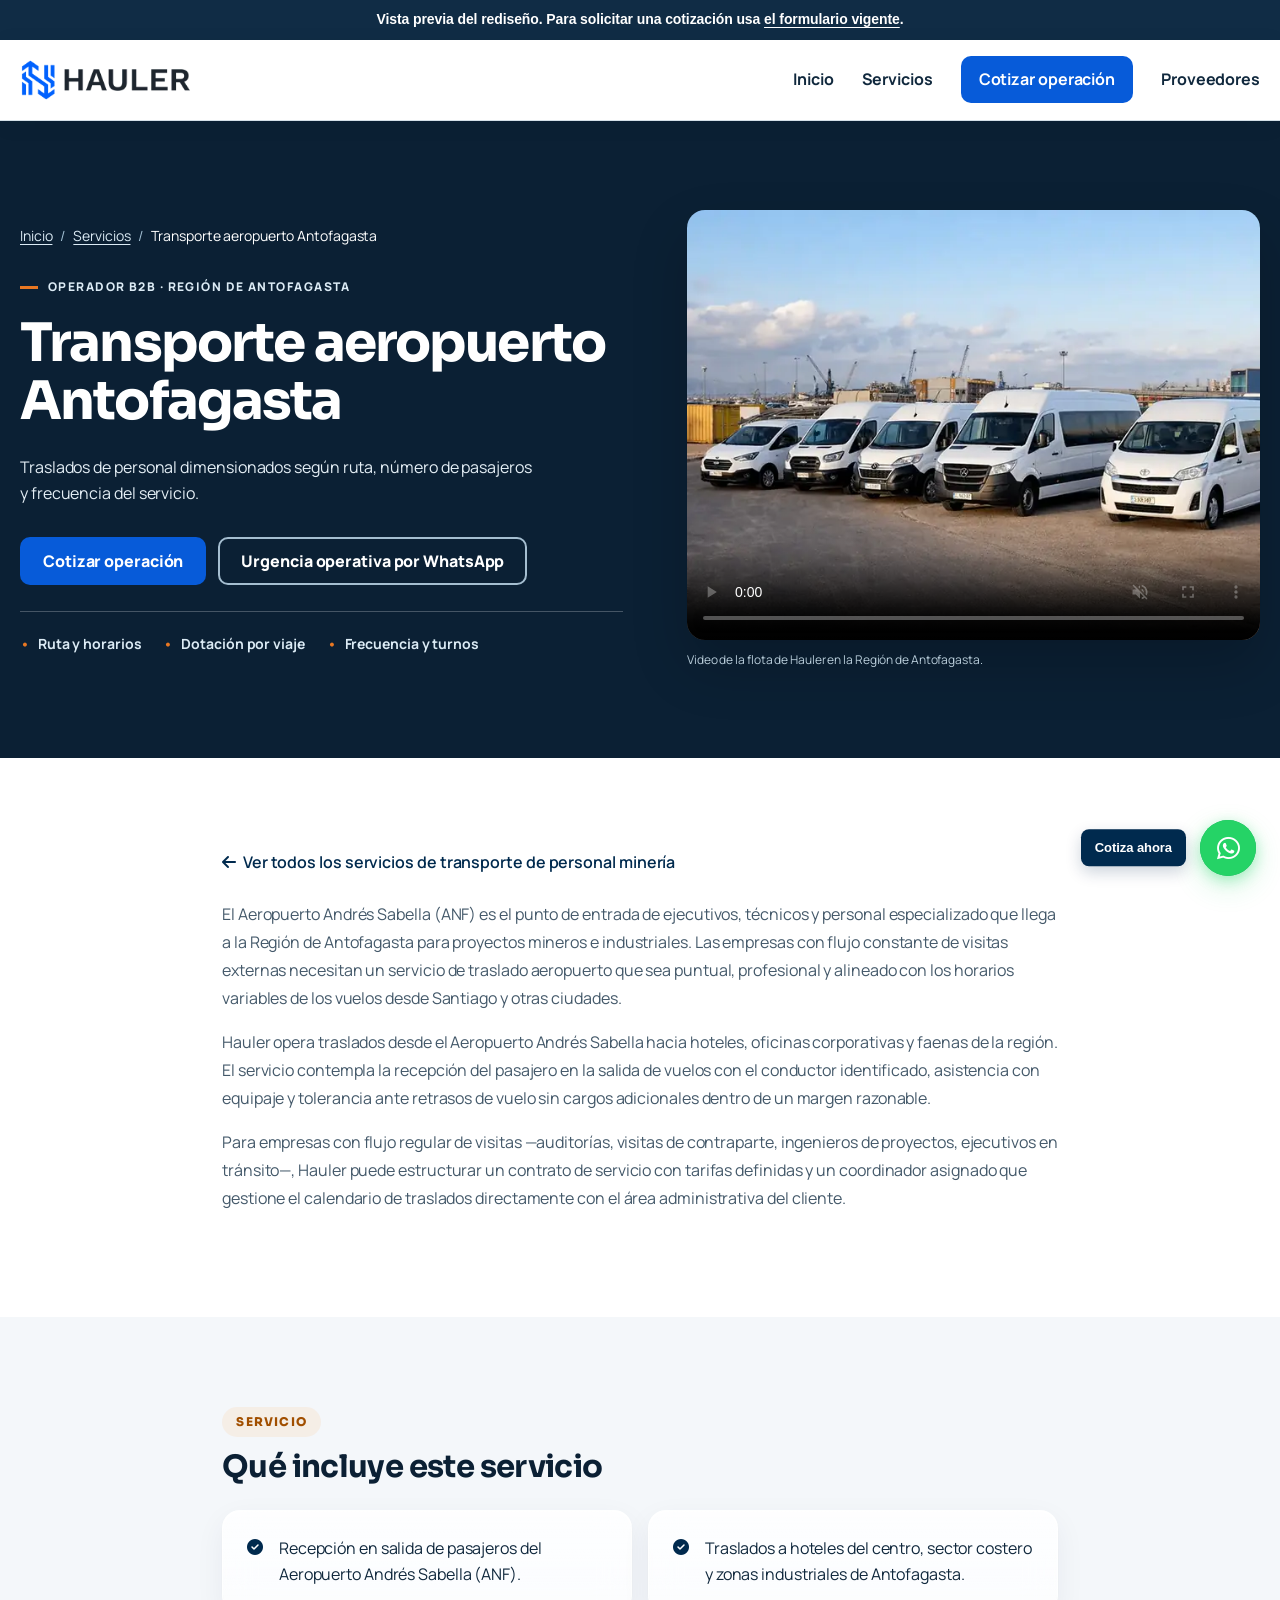
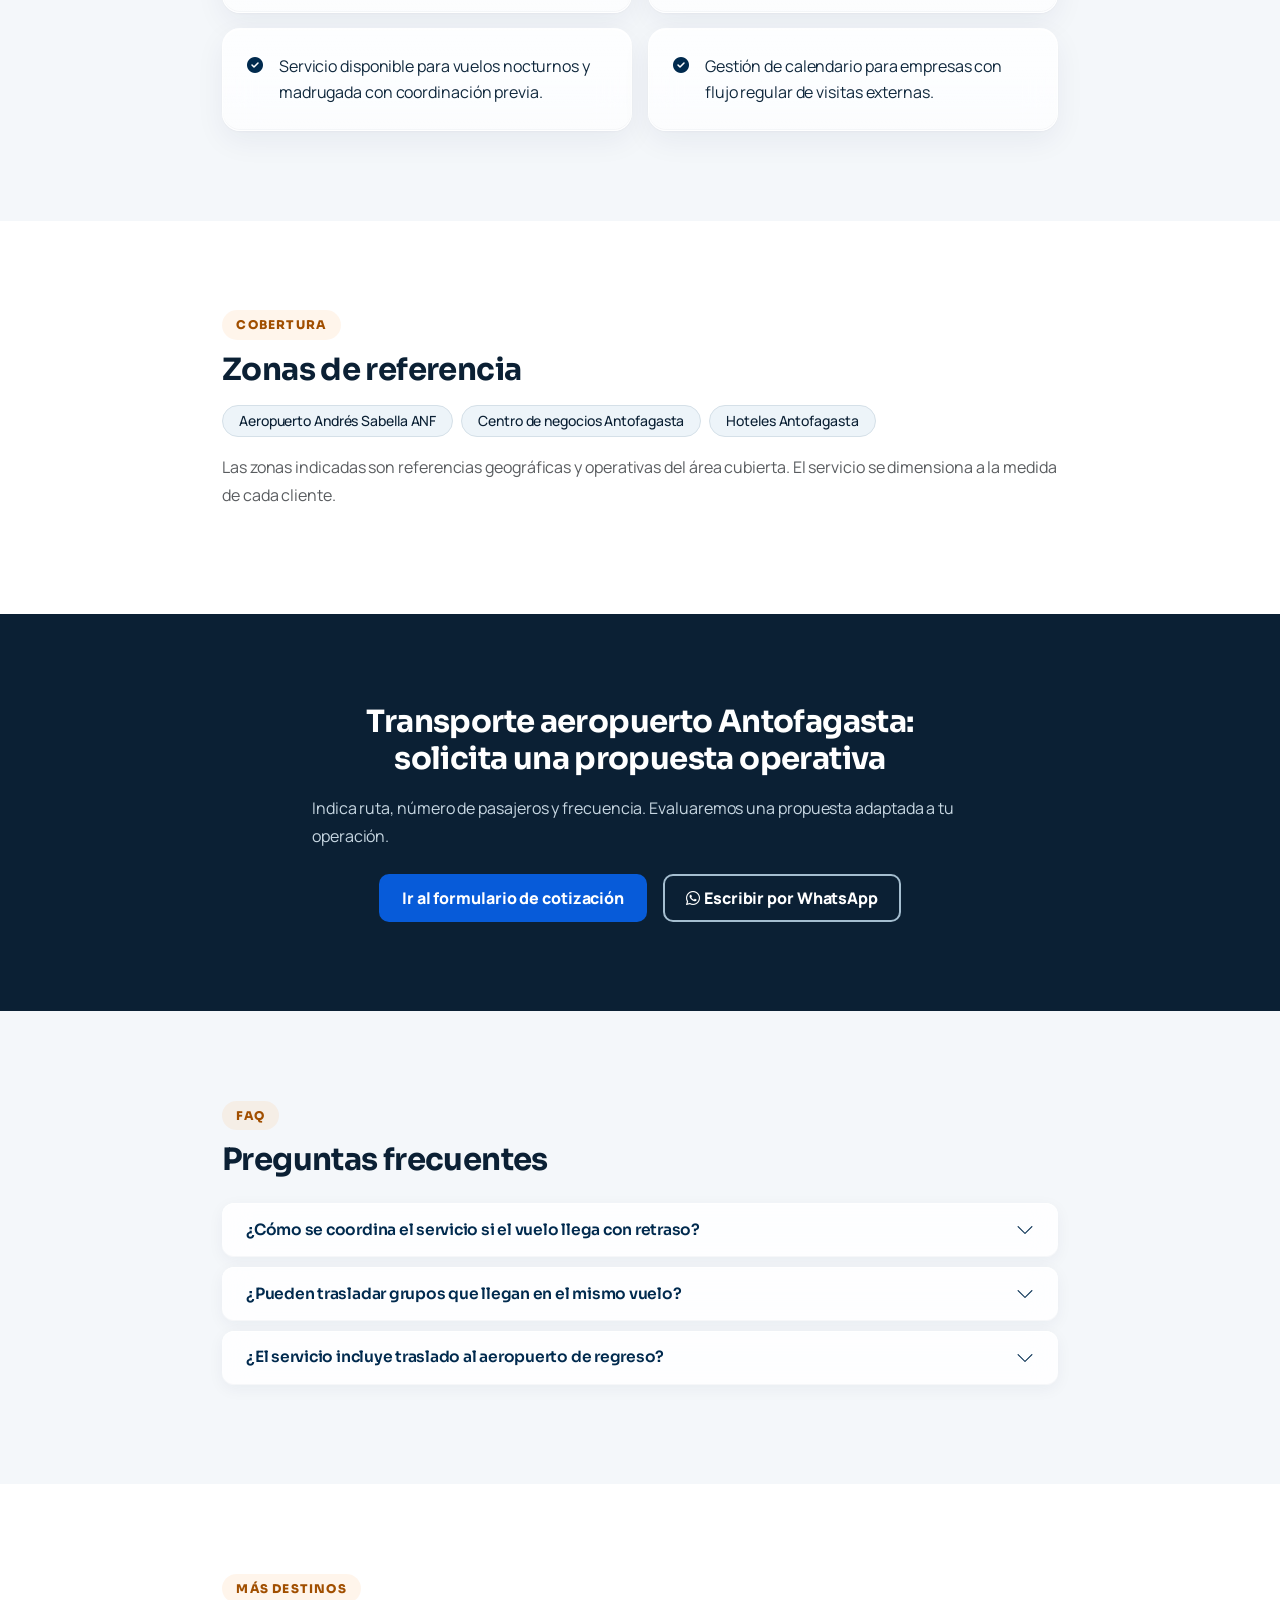
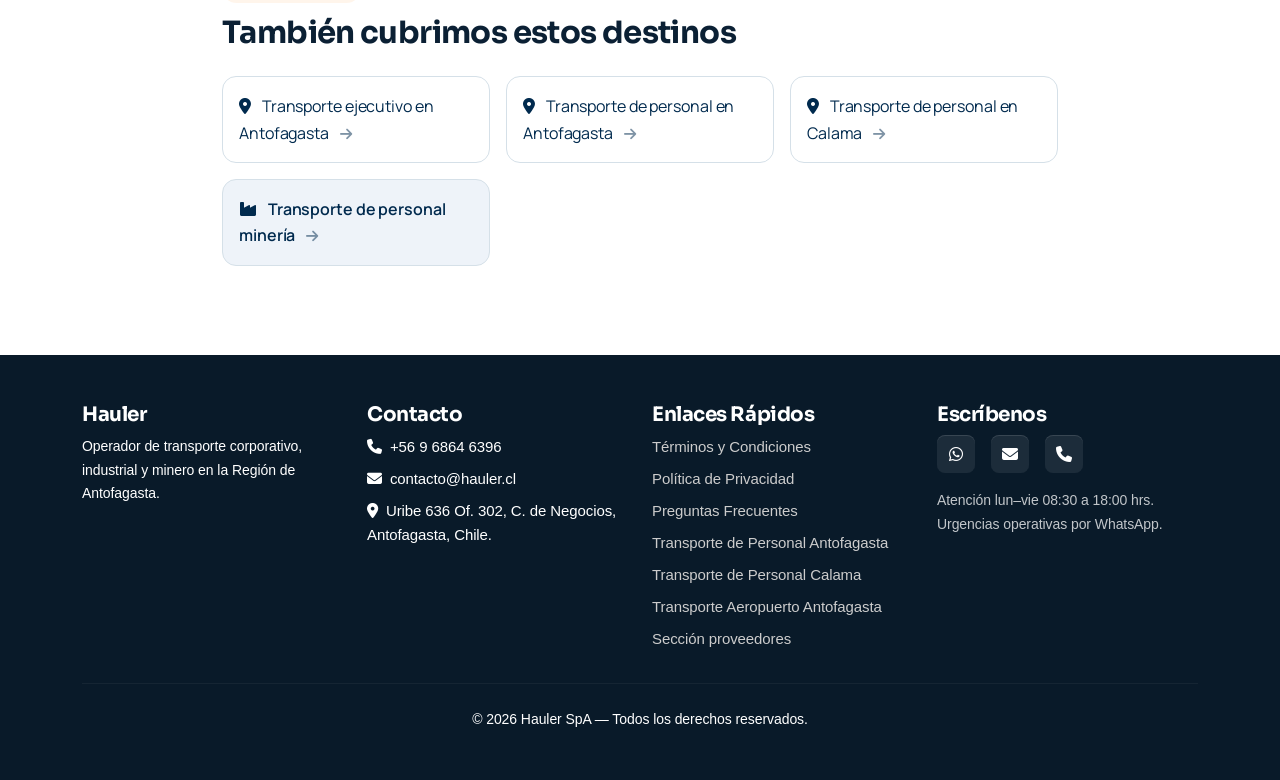
==== transporte-aeropuerto-antofagasta.html @ c7db2445 "Add static previews for service landings" ====
<!DOCTYPE html>
<html lang="es-CL">
<head><meta name="robots" content="noindex,nofollow">

  <meta charset="UTF-8" />
  <meta name="viewport" content="width=device-width, initial-scale=1.0" />

  <!-- Título y meta -->
  <title>Transporte Aeropuerto Antofagasta | Vuelos y Faenas · Hauler</title>
  <meta name="description" content="Transporte desde el aeropuerto Andrés Sabella a hoteles, oficinas y faenas de Antofagasta. Servicio programado para empresas. Pide tu cotización.">

  <meta name="author" content="Hauler SpA">
  <meta name="theme-color" content="#002a4e">

  <!-- Canonical -->
  <link rel="canonical" href="transporte-aeropuerto-antofagasta.html" />

  <!-- Open Graph -->
  <meta property="og:type" content="website">
  <meta property="og:url" content="https://hauler.cl/transporte-aeropuerto-antofagasta">
  <meta property="og:title" content="Transporte Aeropuerto Antofagasta | Vuelos y Faenas · Hauler">
  <meta property="og:description" content="Transporte desde el aeropuerto Andrés Sabella a hoteles, oficinas y faenas de Antofagasta. Servicio programado para empresas. Pide tu cotización.">
  <meta property="og:image" content="https://hauler.cl/img/og-cover.jpg">
  <meta property="og:locale" content="es_CL">
  <meta property="og:site_name" content="Hauler SpA">

  <!-- GEO -->
  <meta name="geo.region" content="CL-AN">
  <meta name="geo.placename" content="Antofagasta, Chile">

  <!-- Preconnect -->
  <link rel="preconnect" href="https://cdnjs.cloudflare.com" crossorigin>
  <link rel="preconnect" href="https://fonts.googleapis.com">
  <link rel="preconnect" href="https://fonts.gstatic.com" crossorigin>
  <link rel="dns-prefetch" href="https://cdnjs.cloudflare.com">
  <link rel="dns-prefetch" href="https://cdn.jsdelivr.net">

  <!-- CSS — mismo orden de cascada que index.php -->
  <link rel="stylesheet" href="public_html/css/style-all-v13.min.css?v=2">
  <link rel="preload" as="image" href="public_html/img/1.webp" fetchpriority="high">
  <link rel="stylesheet" href="public_html/css/service-pages-2026.css?v=1">

  <!-- CSS no crítico (asíncrono, no bloquea el primer render): tipografías Google + Font Awesome -->
  <link rel="preload" as="style" href="https://fonts.googleapis.com/css2?family=Manrope:wght@400;500;600;700;800&family=Sora:wght@400;500;600;700;800&display=swap" onload="this.onload=null;this.rel='stylesheet'">
  <link rel="preload" as="style" href="https://cdnjs.cloudflare.com/ajax/libs/font-awesome/6.4.0/css/all.min.css" onload="this.onload=null;this.rel='stylesheet'">
  <noscript>
    <link rel="stylesheet" href="https://fonts.googleapis.com/css2?family=Manrope:wght@400;500;600;700;800&family=Sora:wght@400;500;600;700;800&display=swap">
    <link rel="stylesheet" href="https://cdnjs.cloudflare.com/ajax/libs/font-awesome/6.4.0/css/all.min.css">
  </noscript>

  <!-- Favicon -->
  <link rel="icon" type="image/png" href="public_html/LOGOS/isologo.png">
  <link rel="shortcut icon" type="image/png" href="public_html/LOGOS/isologo.png">
  <link rel="apple-touch-icon" href="public_html/LOGOS/isologo.png">

  <!-- Ajustes de presentación para landing: usa las variables del sistema v12 -->
  <style>
    /* Hero landing: poster como fondo (sin video para mejorar CWV en páginas SEO) */
    .hero--landing {
      background: url('img/hero-poster.jpg') center / cover no-repeat;
    }
    /* CTA central: gradiente de marca con variables del sistema */
    .cta-landing {
      background: linear-gradient(135deg, var(--hauler-blue, #002a4e) 0%, var(--hauler-blue-2, #003a6e) 100%);
    }
    /* Caret del efector (animations-v12.js, elementos .typewrite) */
    .typewrite--typing::after {
      content: "";
      display: inline-block;
      width: 2px;
      height: 1em;
      background: currentColor;
      margin-left: 3px;
      vertical-align: -0.1em;
      animation: tw-caret .8s steps(1) infinite;
    }
    @keyframes tw-caret { 50% { opacity: 0; } }
    /* Badges de zona: paleta del sistema */
    .badge-zona {
      background: var(--hauler-blue-soft, #eef3f9);
      color: var(--hauler-blue, #002a4e);
      font-size: .875rem;
      font-weight: 500;
    }
    /* Cards de hermanas / pillar: usa colores del sistema */
    .sister-card {
      color: var(--hauler-blue, #002a4e);
      transition: transform 0.5s var(--spring, cubic-bezier(0.34,1.45,0.64,1)),
                  box-shadow 0.5s var(--spring-soft, cubic-bezier(0.22,1.2,0.36,1));
    }
    .sister-card:hover {
      transform: translateY(-3px);
    }
    .pillar-card {
      background: var(--hauler-blue-soft, #eef3f9);
      color: var(--hauler-blue, #002a4e);
      transition: transform 0.5s var(--spring, cubic-bezier(0.34,1.45,0.64,1)),
                  box-shadow 0.5s var(--spring-soft, cubic-bezier(0.22,1.2,0.36,1));
    }
    .pillar-card:hover {
      transform: translateY(-3px);
    }
    /* Heading color: usa la variable del sistema en lugar de hardcodear #002a4e */
    .section-h2 { color: var(--hauler-blue, #002a4e); }
    /* Enlace pillar superior */
    .pillar-link { color: var(--hauler-blue, #002a4e); }
    @media (prefers-reduced-motion: reduce) {
      .sister-card, .pillar-card { transition: none !important; }
    }
  </style>

  <!-- JSON-LD: Service -->
  <script type="application/ld+json">{
    "@context": "https://schema.org",
    "@type": "Service",
    "name": "Transporte aeropuerto Antofagasta",
    "provider": {
        "@id": "https://hauler.cl/#business"
    },
    "areaServed": {
        "@type": "City",
        "name": "Antofagasta"
    },
    "url": "https://hauler.cl/transporte-aeropuerto-antofagasta"
}</script>

  <!-- JSON-LD: BreadcrumbList -->
  <script type="application/ld+json">{
    "@context": "https://schema.org",
    "@type": "BreadcrumbList",
    "itemListElement": [
        {
            "@type": "ListItem",
            "position": 1,
            "name": "Inicio",
            "item": "https://hauler.cl/"
        },
        {
            "@type": "ListItem",
            "position": 2,
            "name": "Transporte de personal minería",
            "item": "https://hauler.cl/transporte-de-personal-mineria"
        },
        {
            "@type": "ListItem",
            "position": 3,
            "name": "Transporte aeropuerto Antofagasta",
            "item": "https://hauler.cl/transporte-aeropuerto-antofagasta"
        }
    ]
}</script>

  <!-- JSON-LD: FAQPage -->
  <script type="application/ld+json">{
    "@context": "https://schema.org",
    "@type": "FAQPage",
    "mainEntity": [
        {
            "@type": "Question",
            "name": "¿Cómo se coordina el servicio si el vuelo llega con retraso?",
            "acceptedAnswer": {
                "@type": "Answer",
                "text": "El conductor monitorea el estado del vuelo. En caso de retraso, ajustamos la hora de recepción sin costo adicional dentro de un margen de espera razonable. Para retrasos prolongados coordinamos con el cliente la mejor alternativa."
            }
        },
        {
            "@type": "Question",
            "name": "¿Pueden trasladar grupos que llegan en el mismo vuelo?",
            "acceptedAnswer": {
                "@type": "Answer",
                "text": "Sí. Coordinamos el vehículo adecuado según el número de pasajeros del grupo. Para grupos grandes o con equipamiento especial, se define el tipo de vehículo con anticipación al momento de la reserva."
            }
        },
        {
            "@type": "Question",
            "name": "¿El servicio incluye traslado al aeropuerto de regreso?",
            "acceptedAnswer": {
                "@type": "Answer",
                "text": "Sí. Operamos traslados de salida hacia el aeropuerto en los horarios que el cliente requiera. Para clientes con flujo regular, coordinamos el calendario de ida y regreso de forma integrada."
            }
        }
    ]
}</script>

</head>
<body class="service-page"><div role="note" style="background:#102c45;color:#fff;padding:10px 20px;font:600 14px/1.4 Arial,sans-serif;text-align:center">Vista previa del rediseño. Para solicitar una cotización usa <a style="color:#fff;text-decoration:underline" href="https://hauler.cl/#cotizar">el formulario vigente</a>.</div>


<!-- NAVBAR -->
<a class="service-skip" href="#contenido-principal">Saltar al contenido</a>
<nav class="service-nav" aria-label="Navegación principal">
  <div class="service-shell service-nav__inner">
    <a class="service-nav__logo" href="https://hauler.cl/" aria-label="Hauler, ir al inicio">
      <img src="public_html/img/logotipohauler-nav.webp" alt="Hauler" width="234" height="60">
    </a>
    <div class="service-nav__links">
      <a href="https://hauler.cl/">Inicio</a>
      <a href="transporte-de-personal-mineria.html">Servicios</a>
      <a class="service-nav__cta" href="https://hauler.cl/#cotizar">Cotizar operación</a>
      <a href="https://hauler.cl/seccionproveedores">Proveedores</a>
    </div>
    <details class="service-nav__mobile">
      <summary>Menú</summary>
      <div>
        <a href="https://hauler.cl/">Inicio</a>
        <a href="transporte-de-personal-mineria.html">Servicios</a>
        <a href="https://hauler.cl/#cotizar">Cotizar operación</a>
        <a href="https://hauler.cl/seccionproveedores">Proveedores</a>
      </div>
    </details>
  </div>
</nav>


<main id="contenido-principal">
<header class="service-hero">
  <div class="service-shell service-hero__grid">
    <div class="service-hero__copy">
      <nav class="service-breadcrumb" aria-label="Ruta de navegación">
        <ol>
          <li><a href="https://hauler.cl/">Inicio</a></li>
          <li><a href="transporte-de-personal-mineria.html">Servicios</a></li>
          <li aria-current="page">Transporte aeropuerto Antofagasta</li>
        </ol>
      </nav>
      <p class="service-hero__eyebrow">Operador B2B · Región de Antofagasta</p>
      <h1>Transporte aeropuerto Antofagasta</h1>
      <p class="service-hero__lead">Traslados de personal dimensionados según ruta, número de pasajeros y frecuencia del servicio.</p>
      <div class="service-actions">
        <a href="https://hauler.cl/#cotizar" class="service-button service-button--primary">Cotizar operación</a>
        <a href="https://wa.link/te8k8u" class="service-button service-button--secondary" target="_blank" rel="noopener noreferrer">Urgencia operativa por WhatsApp</a>
      </div>
      <ul class="service-hero__facts">
        <li>Ruta y horarios</li><li>Dotación por viaje</li><li>Frecuencia y turnos</li>
      </ul>
    </div>
    <figure class="service-hero__media">
      <video class="service-hero__video" autoplay muted loop playsinline controls preload="metadata"
          poster="public_html/img/1.webp" aria-label="Video de la flota de Hauler en Antofagasta">
          <source src="public_html/img/videodeportada.mp4" type="video/mp4">
          Tu navegador no puede reproducir este video.
        </video>
      <figcaption>Video de la flota de Hauler en la Región de Antofagasta.</figcaption>
    </figure>
  </div>
</header>

  <!-- INTRO -->
  <section class="py-5">
    <div class="container" style="max-width:860px;">

      <!-- Enlace contextual al pillar -->
      <p class="mb-4">
        <a href="transporte-de-personal-mineria.html" class="text-decoration-none fw-semibold pillar-link">
          <i class="fa fa-arrow-left me-1" aria-hidden="true"></i> Ver todos los servicios de transporte de personal minería
        </a>
      </p>

              <p style="text-align:justify; line-height:1.75;">El Aeropuerto Andrés Sabella (ANF) es el punto de entrada de ejecutivos, técnicos y personal especializado que llega a la Región de Antofagasta para proyectos mineros e industriales. Las empresas con flujo constante de visitas externas necesitan un servicio de traslado aeropuerto que sea puntual, profesional y alineado con los horarios variables de los vuelos desde Santiago y otras ciudades.</p>
              <p style="text-align:justify; line-height:1.75;">Hauler opera traslados desde el Aeropuerto Andrés Sabella hacia hoteles, oficinas corporativas y faenas de la región. El servicio contempla la recepción del pasajero en la salida de vuelos con el conductor identificado, asistencia con equipaje y tolerancia ante retrasos de vuelo sin cargos adicionales dentro de un margen razonable.</p>
              <p style="text-align:justify; line-height:1.75;">Para empresas con flujo regular de visitas —auditorías, visitas de contraparte, ingenieros de proyectos, ejecutivos en tránsito—, Hauler puede estructurar un contrato de servicio con tarifas definidas y un coordinador asignado que gestione el calendario de traslados directamente con el área administrativa del cliente.</p>

    </div>
  </section>


  <!-- PUNTOS CLAVE — usa clase servicios-detallados para recibir el glassmorphism v12 -->
  <section class="servicios-detallados py-4 bg-light">
    <div class="container" style="max-width:860px;">
      <span class="section-eyebrow">Servicio</span>
      <h2 class="fw-bold mb-4 section-h2" style="font-size:1.5rem;">Qué incluye este servicio</h2>
      <div class="row g-3">
                <div class="col-12 col-md-6">
          <div class="p-4 bg-white rounded-4 h-100 d-flex align-items-start gap-3">
            <i class="fa fa-check-circle text-success mt-1 flex-shrink-0" aria-hidden="true"></i>
            <span>Recepción en salida de pasajeros del Aeropuerto Andrés Sabella (ANF).</span>
          </div>
        </div>
                <div class="col-12 col-md-6">
          <div class="p-4 bg-white rounded-4 h-100 d-flex align-items-start gap-3">
            <i class="fa fa-check-circle text-success mt-1 flex-shrink-0" aria-hidden="true"></i>
            <span>Traslados a hoteles del centro, sector costero y zonas industriales de Antofagasta.</span>
          </div>
        </div>
                <div class="col-12 col-md-6">
          <div class="p-4 bg-white rounded-4 h-100 d-flex align-items-start gap-3">
            <i class="fa fa-check-circle text-success mt-1 flex-shrink-0" aria-hidden="true"></i>
            <span>Servicio disponible para vuelos nocturnos y madrugada con coordinación previa.</span>
          </div>
        </div>
                <div class="col-12 col-md-6">
          <div class="p-4 bg-white rounded-4 h-100 d-flex align-items-start gap-3">
            <i class="fa fa-check-circle text-success mt-1 flex-shrink-0" aria-hidden="true"></i>
            <span>Gestión de calendario para empresas con flujo regular de visitas externas.</span>
          </div>
        </div>
              </div>
    </div>
  </section>


  <!-- ZONAS DE REFERENCIA -->
    <section class="py-4">
    <div class="container" style="max-width:860px;">
      <span class="section-eyebrow">Cobertura</span>
      <h2 class="fw-bold mb-3 section-h2" style="font-size:1.5rem;">Zonas de referencia</h2>
      <div class="d-flex flex-wrap gap-2">
                  <span class="badge badge-zona rounded-pill px-3 py-2">Aeropuerto Andrés Sabella ANF</span>
                  <span class="badge badge-zona rounded-pill px-3 py-2">Centro de negocios Antofagasta</span>
                  <span class="badge badge-zona rounded-pill px-3 py-2">Hoteles Antofagasta</span>
              </div>
      <p class="mt-3 text-muted small">Las zonas indicadas son referencias geográficas y operativas del área cubierta. El servicio se dimensiona a la medida de cada cliente.</p>
    </div>
  </section>


  <!-- CTA CENTRAL — gradiente usa variables del sistema (--hauler-blue, --hauler-blue-2) -->
  <section class="cta-landing py-5">
    <div class="container text-center text-white" style="max-width:680px;">
      <h2 class="fw-bold mb-3 text-white" style="font-size:1.6rem;">Transporte aeropuerto Antofagasta: solicita una propuesta operativa</h2>
      <p class="mb-4 text-white" style="opacity:.9;">Indica ruta, número de pasajeros y frecuencia. Evaluaremos una propuesta adaptada a tu operación.</p>
      <div class="d-flex gap-3 justify-content-center flex-wrap">
        <a href="https://hauler.cl/#cotizar" class="service-button service-button--primary">Ir al formulario de cotización</a>
        <a href="https://wa.link/te8k8u" target="_blank" rel="noopener noreferrer" class="service-button service-button--secondary">
          <i class="fab fa-whatsapp me-1" aria-hidden="true"></i> Escribir por WhatsApp
        </a>
      </div>
    </div>
  </section>


  <!-- FAQ — seccion-faq activa los estilos de glassmorphism del accordion en v12 -->
  <section class="seccion-faq py-5 bg-light">
    <div class="container" style="max-width:860px;">
      <span class="section-eyebrow">FAQ</span>
      <h2 class="fw-bold mb-4 section-h2" style="font-size:1.5rem;">Preguntas frecuentes</h2>
      <div class="accordion" id="faqLandingAccordion">
                <div class="accordion-item">
          <h3 class="accordion-header">
            <button class="accordion-button collapsed" type="button"
                    data-bs-toggle="collapse"
                    data-bs-target="#faqItem0"
                    aria-expanded="false"
                    aria-controls="faqItem0">
              ¿Cómo se coordina el servicio si el vuelo llega con retraso?            </button>
          </h3>
          <div id="faqItem0" class="accordion-collapse collapse" data-bs-parent="#faqLandingAccordion">
            <div class="accordion-body">
              El conductor monitorea el estado del vuelo. En caso de retraso, ajustamos la hora de recepción sin costo adicional dentro de un margen de espera razonable. Para retrasos prolongados coordinamos con el cliente la mejor alternativa.            </div>
          </div>
        </div>
                <div class="accordion-item">
          <h3 class="accordion-header">
            <button class="accordion-button collapsed" type="button"
                    data-bs-toggle="collapse"
                    data-bs-target="#faqItem1"
                    aria-expanded="false"
                    aria-controls="faqItem1">
              ¿Pueden trasladar grupos que llegan en el mismo vuelo?            </button>
          </h3>
          <div id="faqItem1" class="accordion-collapse collapse" data-bs-parent="#faqLandingAccordion">
            <div class="accordion-body">
              Sí. Coordinamos el vehículo adecuado según el número de pasajeros del grupo. Para grupos grandes o con equipamiento especial, se define el tipo de vehículo con anticipación al momento de la reserva.            </div>
          </div>
        </div>
                <div class="accordion-item">
          <h3 class="accordion-header">
            <button class="accordion-button collapsed" type="button"
                    data-bs-toggle="collapse"
                    data-bs-target="#faqItem2"
                    aria-expanded="false"
                    aria-controls="faqItem2">
              ¿El servicio incluye traslado al aeropuerto de regreso?            </button>
          </h3>
          <div id="faqItem2" class="accordion-collapse collapse" data-bs-parent="#faqLandingAccordion">
            <div class="accordion-body">
              Sí. Operamos traslados de salida hacia el aeropuerto en los horarios que el cliente requiera. Para clientes con flujo regular, coordinamos el calendario de ida y regreso de forma integrada.            </div>
          </div>
        </div>
              </div>
    </div>
  </section>


  <!-- LANDINGS HERMANAS (siloing) — clases del sistema, sin inline styles de color/transition -->
    <section class="py-5">
    <div class="container" style="max-width:860px;">
      <span class="section-eyebrow">Más destinos</span>
      <h2 class="fw-bold mb-4 section-h2" style="font-size:1.5rem;">También cubrimos estos destinos</h2>
      <div class="row g-3">
                            <div class="col-12 col-sm-6 col-md-4">
            <a href="transporte-ejecutivo-antofagasta.html"
               class="d-block p-3 bg-white rounded-4 shadow-sm text-decoration-none h-100 sister-card">
              <i class="fa fa-map-marker-alt me-2 text-primary" aria-hidden="true"></i>
              Transporte ejecutivo en Antofagasta              <i class="fa fa-arrow-right ms-2 small opacity-50" aria-hidden="true"></i>
            </a>
          </div>
                                      <div class="col-12 col-sm-6 col-md-4">
            <a href="transporte-de-personal-antofagasta.html"
               class="d-block p-3 bg-white rounded-4 shadow-sm text-decoration-none h-100 sister-card">
              <i class="fa fa-map-marker-alt me-2 text-primary" aria-hidden="true"></i>
              Transporte de personal en Antofagasta              <i class="fa fa-arrow-right ms-2 small opacity-50" aria-hidden="true"></i>
            </a>
          </div>
                                      <div class="col-12 col-sm-6 col-md-4">
            <a href="transporte-de-personal-calama.html"
               class="d-block p-3 bg-white rounded-4 shadow-sm text-decoration-none h-100 sister-card">
              <i class="fa fa-map-marker-alt me-2 text-primary" aria-hidden="true"></i>
              Transporte de personal en Calama              <i class="fa fa-arrow-right ms-2 small opacity-50" aria-hidden="true"></i>
            </a>
          </div>
                          <!-- Enlace al pillar -->
        <div class="col-12 col-sm-6 col-md-4">
          <a href="transporte-de-personal-mineria.html"
             class="d-block p-3 rounded-4 shadow-sm text-decoration-none h-100 fw-semibold pillar-card">
            <i class="fa fa-industry me-2 text-primary" aria-hidden="true"></i>
            Transporte de personal minería
            <i class="fa fa-arrow-right ms-2 small opacity-50" aria-hidden="true"></i>
          </a>
        </div>
      </div>
    </div>
  </section>

</main>


<!-- FOOTER -->
<footer class="footer bg-dark-blue text-white py-5">
  <div class="container">
    <div class="row justify-content-center text-start">
      <div class="col-12 col-md-3 mb-4 mb-md-0">
        <h3 class="h5 fw-bold">Hauler</h3>
        <p class="small mb-0">Operador de transporte corporativo, industrial y minero en la Región de Antofagasta.</p>
      </div>
      <div class="col-12 col-md-3 mb-4 mb-md-0">
        <h3 class="h5 fw-bold">Contacto</h3>
        <ul class="list-unstyled small mb-0">
          <li><i class="fa fa-phone me-2" aria-hidden="true"></i><a href="tel:+56968646396" style="color:#fff; text-decoration:none;">+56 9 6864 6396</a></li>
          <li><i class="fa fa-envelope me-2" aria-hidden="true"></i><a href="mailto:contacto@hauler.cl" style="color:#fff; text-decoration:none;">contacto@hauler.cl</a></li>
          <li><i class="fa fa-map-marker-alt me-2" aria-hidden="true"></i>Uribe 636 Of. 302, C. de Negocios, Antofagasta, Chile.</li>
        </ul>
      </div>
      <div class="col-12 col-md-3 mb-4 mb-md-0">
        <h3 class="h5 fw-bold">Enlaces Rápidos</h3>
        <ul class="list-unstyled small mb-0">
          <li><a href="#" class="footer-link" data-bs-toggle="modal" data-bs-target="#terminosModal">Términos y Condiciones</a></li>
          <li><a href="#" class="footer-link" data-bs-toggle="modal" data-bs-target="#privacidadModal">Política de Privacidad</a></li>
          <li><a href="https://hauler.cl/#preguntas-frecuentes" class="footer-link">Preguntas Frecuentes</a></li>
          <li class="mt-2"><a href="transporte-de-personal-antofagasta.html" class="footer-link">Transporte de Personal Antofagasta</a></li>
          <li><a href="transporte-de-personal-calama.html" class="footer-link">Transporte de Personal Calama</a></li>
          <li><a href="transporte-aeropuerto-antofagasta.html" class="footer-link">Transporte Aeropuerto Antofagasta</a></li>
          <li><a href="https://hauler.cl/seccionproveedores" class="footer-link">Sección proveedores</a></li>
        </ul>
      </div>
      <div class="col-12 col-md-3">
        <h3 class="h5 fw-bold">Escríbenos</h3>
        <div class="d-flex gap-3">
          <a href="https://wa.link/te8k8u" target="_blank" rel="noopener noreferrer" class="text-white fs-5" aria-label="WhatsApp Hauler"><i class="fab fa-whatsapp" aria-hidden="true"></i></a>
          <a href="mailto:contacto@hauler.cl" class="text-white fs-5" aria-label="Correo Hauler"><i class="fa fa-envelope" aria-hidden="true"></i></a>
          <a href="tel:+56968646396" class="text-white fs-5" aria-label="Llamar a Hauler"><i class="fa fa-phone" aria-hidden="true"></i></a>
        </div>
        <p class="small mt-3 mb-0" style="opacity:.75;">Atención lun–vie 08:30 a 18:00 hrs. Urgencias operativas por WhatsApp.</p>
      </div>
    </div>
    <hr class="border-secondary my-4" />
    <p class="text-center small mb-0">&copy; 2026 Hauler SpA — Todos los derechos reservados.</p>
  </div>
</footer>


<!-- Modal: Términos y Condiciones — idéntico al de index.php -->
<div class="modal fade" id="terminosModal" tabindex="-1" aria-labelledby="terminosLabel" aria-hidden="true">
  <div class="modal-dialog modal-lg modal-dialog-scrollable modal-dialog-centered">
    <div class="modal-content">
      <div class="modal-header">
        <h5 class="modal-title" id="terminosLabel"><i class="fa fa-file-contract me-2"></i>Términos y Condiciones de Hauler</h5>
        <button type="button" class="btn-close" data-bs-dismiss="modal" aria-label="Cerrar"></button>
      </div>
      <div class="modal-body text-dark">
        <h6><i class="fa fa-book me-2 text-primary"></i>1. Introducción</h6>
        <p>El presente documento establece los términos y condiciones bajo los cuales Hauler SpA presta servicios de transporte de carga y personal en Chile. Al contratar nuestros servicios, el cliente acepta íntegramente estas condiciones.</p>
        <h6><i class="fa fa-align-left me-2 text-primary"></i>2. Definiciones</h6>
        <ul>
          <li><strong>Cliente:</strong> Persona natural o jurídica que contrata los servicios de Hauler.</li>
          <li><strong>Servicio:</strong> Transporte de carga o personal solicitado a Hauler.</li>
          <li><strong>Contrato:</strong> Acuerdo entre Hauler y el Cliente que regula las condiciones específicas del servicio.</li>
        </ul>
        <h6><i class="fa fa-truck me-2 text-primary"></i>3. Servicios Ofrecidos</h6>
        <ul>
          <li>Transporte de personal industrial.</li>
          <li>Movilidad corporativa para faenas mineras.</li>
          <li>Servicios logísticos complementarios.</li>
        </ul>
        <h6><i class="fa fa-check-circle me-2 text-primary"></i>4. Condiciones de Servicio</h6>
        <ul>
          <li>Los servicios están sujetos a disponibilidad y confirmación por parte de Hauler.</li>
          <li>El Cliente debe proporcionar información veraz y completa para la correcta prestación del servicio.</li>
          <li>Modificaciones o cancelaciones deben ser informadas con al menos 24 horas de anticipación.</li>
        </ul>
        <h6><i class="fa fa-shield-alt me-2 text-primary"></i>5. Responsabilidades</h6>
        <ul>
          <li>Hauler se compromete a prestar los servicios con profesionalismo y conforme a la normativa legal chilena.</li>
          <li>No se hace responsable por demoras o incumplimientos derivados de causas de fuerza mayor.</li>
        </ul>
        <h6><i class="fa fa-dollar-sign me-2 text-primary"></i>6. Tarifas y Pagos</h6>
        <ul>
          <li>Las tarifas serán informadas previamente al Cliente.</li>
          <li>El pago debe realizarse según lo acordado en el contrato. Retrasos pueden generar intereses por mora.</li>
        </ul>
        <h6><i class="fa fa-copyright me-2 text-primary"></i>7. Propiedad Intelectual</h6>
        <p>Todos los contenidos y materiales proporcionados por Hauler son propiedad de la empresa y no pueden ser utilizados sin autorización.</p>
        <h6><i class="fa fa-gavel me-2 text-primary"></i>8. Legislación Aplicable</h6>
        <p>Estos términos se rigen por las leyes de la República de Chile. Cualquier disputa será resuelta por los tribunales competentes de Antofagasta.</p>
      </div>
      <div class="modal-footer">
        <button type="button" class="btn btn-secondary" data-bs-dismiss="modal">Cerrar</button>
      </div>
    </div>
  </div>
</div>


<!-- Modal: Política de Privacidad — idéntico al de index.php -->
<div class="modal fade" id="privacidadModal" tabindex="-1" aria-labelledby="privacidadLabel" aria-hidden="true">
  <div class="modal-dialog modal-lg modal-dialog-scrollable modal-dialog-centered">
    <div class="modal-content">
      <div class="modal-header">
        <h5 class="modal-title" id="privacidadLabel"><i class="fa fa-user-shield me-2"></i>Política de Privacidad de Hauler</h5>
        <button type="button" class="btn-close" data-bs-dismiss="modal" aria-label="Cerrar"></button>
      </div>
      <div class="modal-body text-dark">
        <h6><i class="fa fa-book me-2 text-primary"></i>1. Introducción</h6>
        <p>Hauler SpA se compromete a proteger la privacidad de sus clientes y usuarios, conforme a la Ley N° 19.628 sobre Protección de la Vida Privada.</p>
        <h6><i class="fa fa-database me-2 text-primary"></i>2. Datos Recopilados</h6>
        <p>Recopilamos datos personales como nombre, RUT, dirección, correo electrónico y teléfono, necesarios para la prestación de nuestros servicios.</p>
        <h6><i class="fa fa-user-check me-2 text-primary"></i>3. Uso de los Datos</h6>
        <ul>
          <li>Prestación de servicios contratados.</li>
          <li>Comunicación con el Cliente.</li>
          <li>Cumplimiento de obligaciones legales.</li>
        </ul>
        <h6><i class="fa fa-shield-alt me-2 text-primary"></i>4. Seguridad de los Datos</h6>
        <p>Implementamos medidas de seguridad para proteger los datos personales contra accesos no autorizados o usos indebidos.</p>
        <h6><i class="fa fa-envelope me-2 text-primary"></i>5. Derechos del Usuario</h6>
        <p>El Cliente puede ejercer sus derechos de acceso, rectificación, cancelación y oposición enviando una solicitud a <strong>contacto@hauler.cl</strong>.</p>
        <h6><i class="fa fa-edit me-2 text-primary"></i>6. Modificaciones</h6>
        <p>Hauler se reserva el derecho de modificar esta política. Las modificaciones serán informadas a través de nuestro sitio web.</p>
      </div>
      <div class="modal-footer">
        <button type="button" class="btn btn-secondary" data-bs-dismiss="modal">Cerrar</button>
      </div>
    </div>
  </div>
</div>


<!-- WhatsApp flotante -->
<a href="https://wa.link/te8k8u"
   class="whatsapp-float"
   target="_blank"
   rel="noopener noreferrer"
   title="Chatea con nosotros por WhatsApp"
   aria-label="Contactar Hauler por WhatsApp">
  <i class="fab fa-whatsapp" aria-hidden="true"></i>
</a>

<script src="https://cdn.jsdelivr.net/npm/bootstrap@5.3.3/dist/js/bootstrap.bundle.min.js" integrity="sha384-YvpcrYf0tY3lHB60NNkmXc5s9fDVZLESaAA55NDzOxhy9GkcIdslK1eN7N6jIeHz" crossorigin="anonymous" defer></script>


<!-- Saludo Fiestas Patrias 2026 - TEMPORAL, retirar despues del lunes 21-sep -->

<script src="public_html/js/service-video.js?v=1" defer></script>
</body>
</html>
---- public_html/css/style-all-v13.min.css ----
@charset "UTF-8";/*!
 * Bootstrap  v5.3.3 (https://getbootstrap.com/)
 * Copyright 2011-2024 The Bootstrap Authors
 * Licensed under MIT (https://github.com/twbs/bootstrap/blob/main/LICENSE)
 */:root,[data-bs-theme=light]{--bs-blue:#0d6efd;--bs-indigo:#6610f2;--bs-purple:#6f42c1;--bs-pink:#d63384;--bs-red:#dc3545;--bs-orange:#fd7e14;--bs-yellow:#ffc107;--bs-green:#198754;--bs-teal:#20c997;--bs-cyan:#0dcaf0;--bs-black:#000;--bs-white:#fff;--bs-gray:#6c757d;--bs-gray-dark:#343a40;--bs-gray-100:#f8f9fa;--bs-gray-200:#e9ecef;--bs-gray-300:#dee2e6;--bs-gray-400:#ced4da;--bs-gray-500:#adb5bd;--bs-gray-600:#6c757d;--bs-gray-700:#495057;--bs-gray-800:#343a40;--bs-gray-900:#212529;--bs-primary:#0d6efd;--bs-secondary:#6c757d;--bs-success:#198754;--bs-info:#0dcaf0;--bs-warning:#ffc107;--bs-danger:#dc3545;--bs-light:#f8f9fa;--bs-dark:#212529;--bs-primary-rgb:13,110,253;--bs-secondary-rgb:108,117,125;--bs-success-rgb:25,135,84;--bs-info-rgb:13,202,240;--bs-warning-rgb:255,193,7;--bs-danger-rgb:220,53,69;--bs-light-rgb:248,249,250;--bs-dark-rgb:33,37,41;--bs-primary-text-emphasis:#052c65;--bs-secondary-text-emphasis:#2b2f32;--bs-success-text-emphasis:#0a3622;--bs-info-text-emphasis:#055160;--bs-warning-text-emphasis:#664d03;--bs-danger-text-emphasis:#58151c;--bs-light-text-emphasis:#495057;--bs-dark-text-emphasis:#495057;--bs-primary-bg-subtle:#cfe2ff;--bs-secondary-bg-subtle:#e2e3e5;--bs-success-bg-subtle:#d1e7dd;--bs-info-bg-subtle:#cff4fc;--bs-warning-bg-subtle:#fff3cd;--bs-danger-bg-subtle:#f8d7da;--bs-light-bg-subtle:#fcfcfd;--bs-dark-bg-subtle:#ced4da;--bs-primary-border-subtle:#9ec5fe;--bs-secondary-border-subtle:#c4c8cb;--bs-success-border-subtle:#a3cfbb;--bs-info-border-subtle:#9eeaf9;--bs-warning-border-subtle:#ffe69c;--bs-danger-border-subtle:#f1aeb5;--bs-light-border-subtle:#e9ecef;--bs-dark-border-subtle:#adb5bd;--bs-white-rgb:255,255,255;--bs-black-rgb:0,0,0;--bs-font-sans-serif:system-ui,-apple-system,"Segoe UI",Roboto,"Helvetica Neue","Noto Sans","Liberation Sans",Arial,sans-serif,"Apple Color Emoji","Segoe UI Emoji","Segoe UI Symbol","Noto Color Emoji";--bs-font-monospace:SFMono-Regular,Menlo,Monaco,Consolas,"Liberation Mono","Courier New",monospace;--bs-gradient:linear-gradient(180deg, rgba(255, 255, 255, 0.15), rgba(255, 255, 255, 0));--bs-body-font-family:var(--bs-font-sans-serif);--bs-body-font-size:1rem;--bs-body-font-weight:400;--bs-body-line-height:1.5;--bs-body-color:#212529;--bs-body-color-rgb:33,37,41;--bs-body-bg:#fff;--bs-body-bg-rgb:255,255,255;--bs-emphasis-color:#000;--bs-emphasis-color-rgb:0,0,0;--bs-secondary-color:rgba(33, 37, 41, 0.75);--bs-secondary-color-rgb:33,37,41;--bs-secondary-bg:#e9ecef;--bs-secondary-bg-rgb:233,236,239;--bs-tertiary-color:rgba(33, 37, 41, 0.5);--bs-tertiary-color-rgb:33,37,41;--bs-tertiary-bg:#f8f9fa;--bs-tertiary-bg-rgb:248,249,250;--bs-heading-color:inherit;--bs-link-color:#0d6efd;--bs-link-color-rgb:13,110,253;--bs-link-decoration:underline;--bs-link-hover-color:#0a58ca;--bs-link-hover-color-rgb:10,88,202;--bs-code-color:#d63384;--bs-highlight-color:#212529;--bs-highlight-bg:#fff3cd;--bs-border-width:1px;--bs-border-style:solid;--bs-border-color:#dee2e6;--bs-border-color-translucent:rgba(0, 0, 0, 0.175);--bs-border-radius:0.375rem;--bs-border-radius-sm:0.25rem;--bs-border-radius-lg:0.5rem;--bs-border-radius-xl:1rem;--bs-border-radius-xxl:2rem;--bs-border-radius-2xl:var(--bs-border-radius-xxl);--bs-border-radius-pill:50rem;--bs-box-shadow:0 0.5rem 1rem rgba(0, 0, 0, 0.15);--bs-box-shadow-sm:0 0.125rem 0.25rem rgba(0, 0, 0, 0.075);--bs-box-shadow-lg:0 1rem 3rem rgba(0, 0, 0, 0.175);--bs-box-shadow-inset:inset 0 1px 2px rgba(0, 0, 0, 0.075);--bs-focus-ring-width:0.25rem;--bs-focus-ring-opacity:0.25;--bs-focus-ring-color:rgba(13, 110, 253, 0.25);--bs-form-valid-color:#198754;--bs-form-valid-border-color:#198754;--bs-form-invalid-color:#dc3545;--bs-form-invalid-border-color:#dc3545}[data-bs-theme=dark]{color-scheme:dark;--bs-body-color:#dee2e6;--bs-body-color-rgb:222,226,230;--bs-body-bg:#212529;--bs-body-bg-rgb:33,37,41;--bs-emphasis-color:#fff;--bs-emphasis-color-rgb:255,255,255;--bs-secondary-color:rgba(222, 226, 230, 0.75);--bs-secondary-color-rgb:222,226,230;--bs-secondary-bg:#343a40;--bs-secondary-bg-rgb:52,58,64;--bs-tertiary-color:rgba(222, 226, 230, 0.5);--bs-tertiary-color-rgb:222,226,230;--bs-tertiary-bg:#2b3035;--bs-tertiary-bg-rgb:43,48,53;--bs-primary-text-emphasis:#6ea8fe;--bs-secondary-text-emphasis:#a7acb1;--bs-success-text-emphasis:#75b798;--bs-info-text-emphasis:#6edff6;--bs-warning-text-emphasis:#ffda6a;--bs-danger-text-emphasis:#ea868f;--bs-light-text-emphasis:#f8f9fa;--bs-dark-text-emphasis:#dee2e6;--bs-primary-bg-subtle:#031633;--bs-secondary-bg-subtle:#161719;--bs-success-bg-subtle:#051b11;--bs-info-bg-subtle:#032830;--bs-warning-bg-subtle:#332701;--bs-danger-bg-subtle:#2c0b0e;--bs-light-bg-subtle:#343a40;--bs-dark-bg-subtle:#1a1d20;--bs-primary-border-subtle:#084298;--bs-secondary-border-subtle:#41464b;--bs-success-border-subtle:#0f5132;--bs-info-border-subtle:#087990;--bs-warning-border-subtle:#997404;--bs-danger-border-subtle:#842029;--bs-light-border-subtle:#495057;--bs-dark-border-subtle:#343a40;--bs-heading-color:inherit;--bs-link-color:#6ea8fe;--bs-link-hover-color:#8bb9fe;--bs-link-color-rgb:110,168,254;--bs-link-hover-color-rgb:139,185,254;--bs-code-color:#e685b5;--bs-highlight-color:#dee2e6;--bs-highlight-bg:#664d03;--bs-border-color:#495057;--bs-border-color-translucent:rgba(255, 255, 255, 0.15);--bs-form-valid-color:#75b798;--bs-form-valid-border-color:#75b798;--bs-form-invalid-color:#ea868f;--bs-form-invalid-border-color:#ea868f}*,::after,::before{box-sizing:border-box}@media (prefers-reduced-motion:no-preference){:root{scroll-behavior:smooth}}body{margin:0;font-family:var(--bs-body-font-family);font-size:var(--bs-body-font-size);font-weight:var(--bs-body-font-weight);line-height:var(--bs-body-line-height);color:var(--bs-body-color);text-align:var(--bs-body-text-align);background-color:var(--bs-body-bg);-webkit-text-size-adjust:100%;-webkit-tap-highlight-color:transparent}hr{margin:1rem 0;color:inherit;border:0;border-top:var(--bs-border-width) solid;opacity:.25}.h1,.h2,.h3,.h4,.h5,.h6,h1,h2,h3,h4,h5,h6{margin-top:0;margin-bottom:.5rem;font-weight:500;line-height:1.2;color:var(--bs-heading-color)}.h1,h1{font-size:calc(1.375rem + 1.5vw)}@media (min-width:1200px){.h1,h1{font-size:2.5rem}}.h2,h2{font-size:calc(1.325rem + .9vw)}@media (min-width:1200px){.h2,h2{font-size:2rem}}.h3,h3{font-size:calc(1.3rem + .6vw)}@media (min-width:1200px){.h3,h3{font-size:1.75rem}}.h4,h4{font-size:calc(1.275rem + .3vw)}@media (min-width:1200px){.h4,h4{font-size:1.5rem}}.h5,h5{font-size:1.25rem}.h6,h6{font-size:1rem}p{margin-top:0;margin-bottom:1rem}abbr[title]{-webkit-text-decoration:underline dotted;text-decoration:underline dotted;cursor:help;-webkit-text-decoration-skip-ink:none;text-decoration-skip-ink:none}address{margin-bottom:1rem;font-style:normal;line-height:inherit}ol,ul{padding-left:2rem}dl,ol,ul{margin-top:0;margin-bottom:1rem}ol ol,ol ul,ul ol,ul ul{margin-bottom:0}dt{font-weight:700}dd{margin-bottom:.5rem;margin-left:0}blockquote{margin:0 0 1rem}b,strong{font-weight:bolder}.small,small{font-size:.875em}.mark,mark{padding:.1875em;color:var(--bs-highlight-color);background-color:var(--bs-highlight-bg)}sub,sup{position:relative;font-size:.75em;line-height:0;vertical-align:baseline}sub{bottom:-.25em}sup{top:-.5em}a{color:rgba(var(--bs-link-color-rgb),var(--bs-link-opacity,1));text-decoration:underline}a:hover{--bs-link-color-rgb:var(--bs-link-hover-color-rgb)}a:not([href]):not([class]),a:not([href]):not([class]):hover{color:inherit;text-decoration:none}code,kbd,pre,samp{font-family:var(--bs-font-monospace);font-size:1em}pre{display:block;margin-top:0;margin-bottom:1rem;overflow:auto;font-size:.875em}pre code{font-size:inherit;color:inherit;word-break:normal}code{font-size:.875em;color:var(--bs-code-color);word-wrap:break-word}a>code{color:inherit}kbd{padding:.1875rem .375rem;font-size:.875em;color:var(--bs-body-bg);background-color:var(--bs-body-color);border-radius:.25rem}kbd kbd{padding:0;font-size:1em}figure{margin:0 0 1rem}img,svg{vertical-align:middle}table{caption-side:bottom;border-collapse:collapse}caption{padding-top:.5rem;padding-bottom:.5rem;color:var(--bs-secondary-color);text-align:left}th{text-align:inherit;text-align:-webkit-match-parent}tbody,td,tfoot,th,thead,tr{border-color:inherit;border-style:solid;border-width:0}label{display:inline-block}button{border-radius:0}button:focus:not(:focus-visible){outline:0}button,input,optgroup,select,textarea{margin:0;font-family:inherit;font-size:inherit;line-height:inherit}button,select{text-transform:none}[role=button]{cursor:pointer}select{word-wrap:normal}select:disabled{opacity:1}[list]:not([type=date]):not([type=datetime-local]):not([type=month]):not([type=week]):not([type=time])::-webkit-calendar-picker-indicator{display:none!important}[type=button],[type=reset],[type=submit],button{-webkit-appearance:button}[type=button]:not(:disabled),[type=reset]:not(:disabled),[type=submit]:not(:disabled),button:not(:disabled){cursor:pointer}::-moz-focus-inner{padding:0;border-style:none}textarea{resize:vertical}fieldset{min-width:0;padding:0;margin:0;border:0}legend{float:left;width:100%;padding:0;margin-bottom:.5rem;font-size:calc(1.275rem + .3vw);line-height:inherit}@media (min-width:1200px){legend{font-size:1.5rem}}legend+*{clear:left}::-webkit-datetime-edit-day-field,::-webkit-datetime-edit-fields-wrapper,::-webkit-datetime-edit-hour-field,::-webkit-datetime-edit-minute,::-webkit-datetime-edit-month-field,::-webkit-datetime-edit-text,::-webkit-datetime-edit-year-field{padding:0}::-webkit-inner-spin-button{height:auto}[type=search]{-webkit-appearance:textfield;outline-offset:-2px}::-webkit-search-decoration{-webkit-appearance:none}::-webkit-color-swatch-wrapper{padding:0}::-webkit-file-upload-button{font:inherit;-webkit-appearance:button}::file-selector-button{font:inherit;-webkit-appearance:button}output{display:inline-block}iframe{border:0}summary{display:list-item;cursor:pointer}progress{vertical-align:baseline}[hidden]{display:none!important}.lead{font-size:1.25rem;font-weight:300}.display-1{font-size:calc(1.625rem + 4.5vw);font-weight:300;line-height:1.2}@media (min-width:1200px){.display-1{font-size:5rem}}.display-2{font-size:calc(1.575rem + 3.9vw);font-weight:300;line-height:1.2}@media (min-width:1200px){.display-2{font-size:4.5rem}}.display-3{font-size:calc(1.525rem + 3.3vw);font-weight:300;line-height:1.2}@media (min-width:1200px){.display-3{font-size:4rem}}.display-4{font-size:calc(1.475rem + 2.7vw);font-weight:300;line-height:1.2}@media (min-width:1200px){.display-4{font-size:3.5rem}}.display-5{font-size:calc(1.425rem + 2.1vw);font-weight:300;line-height:1.2}@media (min-width:1200px){.display-5{font-size:3rem}}.display-6{font-size:calc(1.375rem + 1.5vw);font-weight:300;line-height:1.2}@media (min-width:1200px){.display-6{font-size:2.5rem}}.list-unstyled{padding-left:0;list-style:none}.list-inline{padding-left:0;list-style:none}.list-inline-item{display:inline-block}.list-inline-item:not(:last-child){margin-right:.5rem}.initialism{font-size:.875em;text-transform:uppercase}.blockquote{margin-bottom:1rem;font-size:1.25rem}.blockquote>:last-child{margin-bottom:0}.blockquote-footer{margin-top:-1rem;margin-bottom:1rem;font-size:.875em;color:#6c757d}.blockquote-footer::before{content:"— "}.img-fluid{max-width:100%;height:auto}.img-thumbnail{padding:.25rem;background-color:var(--bs-body-bg);border:var(--bs-border-width) solid var(--bs-border-color);border-radius:var(--bs-border-radius);max-width:100%;height:auto}.figure{display:inline-block}.figure-img{margin-bottom:.5rem;line-height:1}.figure-caption{font-size:.875em;color:var(--bs-secondary-color)}.container,.container-fluid,.container-lg,.container-md,.container-sm,.container-xl,.container-xxl{--bs-gutter-x:1.5rem;--bs-gutter-y:0;width:100%;padding-right:calc(var(--bs-gutter-x) * .5);padding-left:calc(var(--bs-gutter-x) * .5);margin-right:auto;margin-left:auto}@media (min-width:576px){.container,.container-sm{max-width:540px}}@media (min-width:768px){.container,.container-md,.container-sm{max-width:720px}}@media (min-width:992px){.container,.container-lg,.container-md,.container-sm{max-width:960px}}@media (min-width:1200px){.container,.container-lg,.container-md,.container-sm,.container-xl{max-width:1140px}}@media (min-width:1400px){.container,.container-lg,.container-md,.container-sm,.container-xl,.container-xxl{max-width:1320px}}:root{--bs-breakpoint-xs:0;--bs-breakpoint-sm:576px;--bs-breakpoint-md:768px;--bs-breakpoint-lg:992px;--bs-breakpoint-xl:1200px;--bs-breakpoint-xxl:1400px}.row{--bs-gutter-x:1.5rem;--bs-gutter-y:0;display:flex;flex-wrap:wrap;margin-top:calc(-1 * var(--bs-gutter-y));margin-right:calc(-.5 * var(--bs-gutter-x));margin-left:calc(-.5 * var(--bs-gutter-x))}.row>*{flex-shrink:0;width:100%;max-width:100%;padding-right:calc(var(--bs-gutter-x) * .5);padding-left:calc(var(--bs-gutter-x) * .5);margin-top:var(--bs-gutter-y)}.col{flex:1 0 0%}.row-cols-auto>*{flex:0 0 auto;width:auto}.row-cols-1>*{flex:0 0 auto;width:100%}.row-cols-2>*{flex:0 0 auto;width:50%}.row-cols-3>*{flex:0 0 auto;width:33.33333333%}.row-cols-4>*{flex:0 0 auto;width:25%}.row-cols-5>*{flex:0 0 auto;width:20%}.row-cols-6>*{flex:0 0 auto;width:16.66666667%}.col-auto{flex:0 0 auto;width:auto}.col-1{flex:0 0 auto;width:8.33333333%}.col-2{flex:0 0 auto;width:16.66666667%}.col-3{flex:0 0 auto;width:25%}.col-4{flex:0 0 auto;width:33.33333333%}.col-5{flex:0 0 auto;width:41.66666667%}.col-6{flex:0 0 auto;width:50%}.col-7{flex:0 0 auto;width:58.33333333%}.col-8{flex:0 0 auto;width:66.66666667%}.col-9{flex:0 0 auto;width:75%}.col-10{flex:0 0 auto;width:83.33333333%}.col-11{flex:0 0 auto;width:91.66666667%}.col-12{flex:0 0 auto;width:100%}.offset-1{margin-left:8.33333333%}.offset-2{margin-left:16.66666667%}.offset-3{margin-left:25%}.offset-4{margin-left:33.33333333%}.offset-5{margin-left:41.66666667%}.offset-6{margin-left:50%}.offset-7{margin-left:58.33333333%}.offset-8{margin-left:66.66666667%}.offset-9{margin-left:75%}.offset-10{margin-left:83.33333333%}.offset-11{margin-left:91.66666667%}.g-0,.gx-0{--bs-gutter-x:0}.g-0,.gy-0{--bs-gutter-y:0}.g-1,.gx-1{--bs-gutter-x:0.25rem}.g-1,.gy-1{--bs-gutter-y:0.25rem}.g-2,.gx-2{--bs-gutter-x:0.5rem}.g-2,.gy-2{--bs-gutter-y:0.5rem}.g-3,.gx-3{--bs-gutter-x:1rem}.g-3,.gy-3{--bs-gutter-y:1rem}.g-4,.gx-4{--bs-gutter-x:1.5rem}.g-4,.gy-4{--bs-gutter-y:1.5rem}.g-5,.gx-5{--bs-gutter-x:3rem}.g-5,.gy-5{--bs-gutter-y:3rem}@media (min-width:576px){.col-sm{flex:1 0 0%}.row-cols-sm-auto>*{flex:0 0 auto;width:auto}.row-cols-sm-1>*{flex:0 0 auto;width:100%}.row-cols-sm-2>*{flex:0 0 auto;width:50%}.row-cols-sm-3>*{flex:0 0 auto;width:33.33333333%}.row-cols-sm-4>*{flex:0 0 auto;width:25%}.row-cols-sm-5>*{flex:0 0 auto;width:20%}.row-cols-sm-6>*{flex:0 0 auto;width:16.66666667%}.col-sm-auto{flex:0 0 auto;width:auto}.col-sm-1{flex:0 0 auto;width:8.33333333%}.col-sm-2{flex:0 0 auto;width:16.66666667%}.col-sm-3{flex:0 0 auto;width:25%}.col-sm-4{flex:0 0 auto;width:33.33333333%}.col-sm-5{flex:0 0 auto;width:41.66666667%}.col-sm-6{flex:0 0 auto;width:50%}.col-sm-7{flex:0 0 auto;width:58.33333333%}.col-sm-8{flex:0 0 auto;width:66.66666667%}.col-sm-9{flex:0 0 auto;width:75%}.col-sm-10{flex:0 0 auto;width:83.33333333%}.col-sm-11{flex:0 0 auto;width:91.66666667%}.col-sm-12{flex:0 0 auto;width:100%}.offset-sm-0{margin-left:0}.offset-sm-1{margin-left:8.33333333%}.offset-sm-2{margin-left:16.66666667%}.offset-sm-3{margin-left:25%}.offset-sm-4{margin-left:33.33333333%}.offset-sm-5{margin-left:41.66666667%}.offset-sm-6{margin-left:50%}.offset-sm-7{margin-left:58.33333333%}.offset-sm-8{margin-left:66.66666667%}.offset-sm-9{margin-left:75%}.offset-sm-10{margin-left:83.33333333%}.offset-sm-11{margin-left:91.66666667%}.g-sm-0,.gx-sm-0{--bs-gutter-x:0}.g-sm-0,.gy-sm-0{--bs-gutter-y:0}.g-sm-1,.gx-sm-1{--bs-gutter-x:0.25rem}.g-sm-1,.gy-sm-1{--bs-gutter-y:0.25rem}.g-sm-2,.gx-sm-2{--bs-gutter-x:0.5rem}.g-sm-2,.gy-sm-2{--bs-gutter-y:0.5rem}.g-sm-3,.gx-sm-3{--bs-gutter-x:1rem}.g-sm-3,.gy-sm-3{--bs-gutter-y:1rem}.g-sm-4,.gx-sm-4{--bs-gutter-x:1.5rem}.g-sm-4,.gy-sm-4{--bs-gutter-y:1.5rem}.g-sm-5,.gx-sm-5{--bs-gutter-x:3rem}.g-sm-5,.gy-sm-5{--bs-gutter-y:3rem}}@media (min-width:768px){.col-md{flex:1 0 0%}.row-cols-md-auto>*{flex:0 0 auto;width:auto}.row-cols-md-1>*{flex:0 0 auto;width:100%}.row-cols-md-2>*{flex:0 0 auto;width:50%}.row-cols-md-3>*{flex:0 0 auto;width:33.33333333%}.row-cols-md-4>*{flex:0 0 auto;width:25%}.row-cols-md-5>*{flex:0 0 auto;width:20%}.row-cols-md-6>*{flex:0 0 auto;width:16.66666667%}.col-md-auto{flex:0 0 auto;width:auto}.col-md-1{flex:0 0 auto;width:8.33333333%}.col-md-2{flex:0 0 auto;width:16.66666667%}.col-md-3{flex:0 0 auto;width:25%}.col-md-4{flex:0 0 auto;width:33.33333333%}.col-md-5{flex:0 0 auto;width:41.66666667%}.col-md-6{flex:0 0 auto;width:50%}.col-md-7{flex:0 0 auto;width:58.33333333%}.col-md-8{flex:0 0 auto;width:66.66666667%}.col-md-9{flex:0 0 auto;width:75%}.col-md-10{flex:0 0 auto;width:83.33333333%}.col-md-11{flex:0 0 auto;width:91.66666667%}.col-md-12{flex:0 0 auto;width:100%}.offset-md-0{margin-left:0}.offset-md-1{margin-left:8.33333333%}.offset-md-2{margin-left:16.66666667%}.offset-md-3{margin-left:25%}.offset-md-4{margin-left:33.33333333%}.offset-md-5{margin-left:41.66666667%}.offset-md-6{margin-left:50%}.offset-md-7{margin-left:58.33333333%}.offset-md-8{margin-left:66.66666667%}.offset-md-9{margin-left:75%}.offset-md-10{margin-left:83.33333333%}.offset-md-11{margin-left:91.66666667%}.g-md-0,.gx-md-0{--bs-gutter-x:0}.g-md-0,.gy-md-0{--bs-gutter-y:0}.g-md-1,.gx-md-1{--bs-gutter-x:0.25rem}.g-md-1,.gy-md-1{--bs-gutter-y:0.25rem}.g-md-2,.gx-md-2{--bs-gutter-x:0.5rem}.g-md-2,.gy-md-2{--bs-gutter-y:0.5rem}.g-md-3,.gx-md-3{--bs-gutter-x:1rem}.g-md-3,.gy-md-3{--bs-gutter-y:1rem}.g-md-4,.gx-md-4{--bs-gutter-x:1.5rem}.g-md-4,.gy-md-4{--bs-gutter-y:1.5rem}.g-md-5,.gx-md-5{--bs-gutter-x:3rem}.g-md-5,.gy-md-5{--bs-gutter-y:3rem}}@media (min-width:992px){.col-lg{flex:1 0 0%}.row-cols-lg-auto>*{flex:0 0 auto;width:auto}.row-cols-lg-1>*{flex:0 0 auto;width:100%}.row-cols-lg-2>*{flex:0 0 auto;width:50%}.row-cols-lg-3>*{flex:0 0 auto;width:33.33333333%}.row-cols-lg-4>*{flex:0 0 auto;width:25%}.row-cols-lg-5>*{flex:0 0 auto;width:20%}.row-cols-lg-6>*{flex:0 0 auto;width:16.66666667%}.col-lg-auto{flex:0 0 auto;width:auto}.col-lg-1{flex:0 0 auto;width:8.33333333%}.col-lg-2{flex:0 0 auto;width:16.66666667%}.col-lg-3{flex:0 0 auto;width:25%}.col-lg-4{flex:0 0 auto;width:33.33333333%}.col-lg-5{flex:0 0 auto;width:41.66666667%}.col-lg-6{flex:0 0 auto;width:50%}.col-lg-7{flex:0 0 auto;width:58.33333333%}.col-lg-8{flex:0 0 auto;width:66.66666667%}.col-lg-9{flex:0 0 auto;width:75%}.col-lg-10{flex:0 0 auto;width:83.33333333%}.col-lg-11{flex:0 0 auto;width:91.66666667%}.col-lg-12{flex:0 0 auto;width:100%}.offset-lg-0{margin-left:0}.offset-lg-1{margin-left:8.33333333%}.offset-lg-2{margin-left:16.66666667%}.offset-lg-3{margin-left:25%}.offset-lg-4{margin-left:33.33333333%}.offset-lg-5{margin-left:41.66666667%}.offset-lg-6{margin-left:50%}.offset-lg-7{margin-left:58.33333333%}.offset-lg-8{margin-left:66.66666667%}.offset-lg-9{margin-left:75%}.offset-lg-10{margin-left:83.33333333%}.offset-lg-11{margin-left:91.66666667%}.g-lg-0,.gx-lg-0{--bs-gutter-x:0}.g-lg-0,.gy-lg-0{--bs-gutter-y:0}.g-lg-1,.gx-lg-1{--bs-gutter-x:0.25rem}.g-lg-1,.gy-lg-1{--bs-gutter-y:0.25rem}.g-lg-2,.gx-lg-2{--bs-gutter-x:0.5rem}.g-lg-2,.gy-lg-2{--bs-gutter-y:0.5rem}.g-lg-3,.gx-lg-3{--bs-gutter-x:1rem}.g-lg-3,.gy-lg-3{--bs-gutter-y:1rem}.g-lg-4,.gx-lg-4{--bs-gutter-x:1.5rem}.g-lg-4,.gy-lg-4{--bs-gutter-y:1.5rem}.g-lg-5,.gx-lg-5{--bs-gutter-x:3rem}.g-lg-5,.gy-lg-5{--bs-gutter-y:3rem}}@media (min-width:1200px){.col-xl{flex:1 0 0%}.row-cols-xl-auto>*{flex:0 0 auto;width:auto}.row-cols-xl-1>*{flex:0 0 auto;width:100%}.row-cols-xl-2>*{flex:0 0 auto;width:50%}.row-cols-xl-3>*{flex:0 0 auto;width:33.33333333%}.row-cols-xl-4>*{flex:0 0 auto;width:25%}.row-cols-xl-5>*{flex:0 0 auto;width:20%}.row-cols-xl-6>*{flex:0 0 auto;width:16.66666667%}.col-xl-auto{flex:0 0 auto;width:auto}.col-xl-1{flex:0 0 auto;width:8.33333333%}.col-xl-2{flex:0 0 auto;width:16.66666667%}.col-xl-3{flex:0 0 auto;width:25%}.col-xl-4{flex:0 0 auto;width:33.33333333%}.col-xl-5{flex:0 0 auto;width:41.66666667%}.col-xl-6{flex:0 0 auto;width:50%}.col-xl-7{flex:0 0 auto;width:58.33333333%}.col-xl-8{flex:0 0 auto;width:66.66666667%}.col-xl-9{flex:0 0 auto;width:75%}.col-xl-10{flex:0 0 auto;width:83.33333333%}.col-xl-11{flex:0 0 auto;width:91.66666667%}.col-xl-12{flex:0 0 auto;width:100%}.offset-xl-0{margin-left:0}.offset-xl-1{margin-left:8.33333333%}.offset-xl-2{margin-left:16.66666667%}.offset-xl-3{margin-left:25%}.offset-xl-4{margin-left:33.33333333%}.offset-xl-5{margin-left:41.66666667%}.offset-xl-6{margin-left:50%}.offset-xl-7{margin-left:58.33333333%}.offset-xl-8{margin-left:66.66666667%}.offset-xl-9{margin-left:75%}.offset-xl-10{margin-left:83.33333333%}.offset-xl-11{margin-left:91.66666667%}.g-xl-0,.gx-xl-0{--bs-gutter-x:0}.g-xl-0,.gy-xl-0{--bs-gutter-y:0}.g-xl-1,.gx-xl-1{--bs-gutter-x:0.25rem}.g-xl-1,.gy-xl-1{--bs-gutter-y:0.25rem}.g-xl-2,.gx-xl-2{--bs-gutter-x:0.5rem}.g-xl-2,.gy-xl-2{--bs-gutter-y:0.5rem}.g-xl-3,.gx-xl-3{--bs-gutter-x:1rem}.g-xl-3,.gy-xl-3{--bs-gutter-y:1rem}.g-xl-4,.gx-xl-4{--bs-gutter-x:1.5rem}.g-xl-4,.gy-xl-4{--bs-gutter-y:1.5rem}.g-xl-5,.gx-xl-5{--bs-gutter-x:3rem}.g-xl-5,.gy-xl-5{--bs-gutter-y:3rem}}@media (min-width:1400px){.col-xxl{flex:1 0 0%}.row-cols-xxl-auto>*{flex:0 0 auto;width:auto}.row-cols-xxl-1>*{flex:0 0 auto;width:100%}.row-cols-xxl-2>*{flex:0 0 auto;width:50%}.row-cols-xxl-3>*{flex:0 0 auto;width:33.33333333%}.row-cols-xxl-4>*{flex:0 0 auto;width:25%}.row-cols-xxl-5>*{flex:0 0 auto;width:20%}.row-cols-xxl-6>*{flex:0 0 auto;width:16.66666667%}.col-xxl-auto{flex:0 0 auto;width:auto}.col-xxl-1{flex:0 0 auto;width:8.33333333%}.col-xxl-2{flex:0 0 auto;width:16.66666667%}.col-xxl-3{flex:0 0 auto;width:25%}.col-xxl-4{flex:0 0 auto;width:33.33333333%}.col-xxl-5{flex:0 0 auto;width:41.66666667%}.col-xxl-6{flex:0 0 auto;width:50%}.col-xxl-7{flex:0 0 auto;width:58.33333333%}.col-xxl-8{flex:0 0 auto;width:66.66666667%}.col-xxl-9{flex:0 0 auto;width:75%}.col-xxl-10{flex:0 0 auto;width:83.33333333%}.col-xxl-11{flex:0 0 auto;width:91.66666667%}.col-xxl-12{flex:0 0 auto;width:100%}.offset-xxl-0{margin-left:0}.offset-xxl-1{margin-left:8.33333333%}.offset-xxl-2{margin-left:16.66666667%}.offset-xxl-3{margin-left:25%}.offset-xxl-4{margin-left:33.33333333%}.offset-xxl-5{margin-left:41.66666667%}.offset-xxl-6{margin-left:50%}.offset-xxl-7{margin-left:58.33333333%}.offset-xxl-8{margin-left:66.66666667%}.offset-xxl-9{margin-left:75%}.offset-xxl-10{margin-left:83.33333333%}.offset-xxl-11{margin-left:91.66666667%}.g-xxl-0,.gx-xxl-0{--bs-gutter-x:0}.g-xxl-0,.gy-xxl-0{--bs-gutter-y:0}.g-xxl-1,.gx-xxl-1{--bs-gutter-x:0.25rem}.g-xxl-1,.gy-xxl-1{--bs-gutter-y:0.25rem}.g-xxl-2,.gx-xxl-2{--bs-gutter-x:0.5rem}.g-xxl-2,.gy-xxl-2{--bs-gutter-y:0.5rem}.g-xxl-3,.gx-xxl-3{--bs-gutter-x:1rem}.g-xxl-3,.gy-xxl-3{--bs-gutter-y:1rem}.g-xxl-4,.gx-xxl-4{--bs-gutter-x:1.5rem}.g-xxl-4,.gy-xxl-4{--bs-gutter-y:1.5rem}.g-xxl-5,.gx-xxl-5{--bs-gutter-x:3rem}.g-xxl-5,.gy-xxl-5{--bs-gutter-y:3rem}}.table{--bs-table-color-type:initial;--bs-table-bg-type:initial;--bs-table-color-state:initial;--bs-table-bg-state:initial;--bs-table-color:var(--bs-emphasis-color);--bs-table-bg:var(--bs-body-bg);--bs-table-border-color:var(--bs-border-color);--bs-table-accent-bg:transparent;--bs-table-striped-color:var(--bs-emphasis-color);--bs-table-striped-bg:rgba(var(--bs-emphasis-color-rgb), 0.05);--bs-table-active-color:var(--bs-emphasis-color);--bs-table-active-bg:rgba(var(--bs-emphasis-color-rgb), 0.1);--bs-table-hover-color:var(--bs-emphasis-color);--bs-table-hover-bg:rgba(var(--bs-emphasis-color-rgb), 0.075);width:100%;margin-bottom:1rem;vertical-align:top;border-color:var(--bs-table-border-color)}.table>:not(caption)>*>*{padding:.5rem .5rem;color:var(--bs-table-color-state,var(--bs-table-color-type,var(--bs-table-color)));background-color:var(--bs-table-bg);border-bottom-width:var(--bs-border-width);box-shadow:inset 0 0 0 9999px var(--bs-table-bg-state,var(--bs-table-bg-type,var(--bs-table-accent-bg)))}.table>tbody{vertical-align:inherit}.table>thead{vertical-align:bottom}.table-group-divider{border-top:calc(var(--bs-border-width) * 2) solid currentcolor}.caption-top{caption-side:top}.table-sm>:not(caption)>*>*{padding:.25rem .25rem}.table-bordered>:not(caption)>*{border-width:var(--bs-border-width) 0}.table-bordered>:not(caption)>*>*{border-width:0 var(--bs-border-width)}.table-borderless>:not(caption)>*>*{border-bottom-width:0}.table-borderless>:not(:first-child){border-top-width:0}.table-striped>tbody>tr:nth-of-type(odd)>*{--bs-table-color-type:var(--bs-table-striped-color);--bs-table-bg-type:var(--bs-table-striped-bg)}.table-striped-columns>:not(caption)>tr>:nth-child(2n){--bs-table-color-type:var(--bs-table-striped-color);--bs-table-bg-type:var(--bs-table-striped-bg)}.table-active{--bs-table-color-state:var(--bs-table-active-color);--bs-table-bg-state:var(--bs-table-active-bg)}.table-hover>tbody>tr:hover>*{--bs-table-color-state:var(--bs-table-hover-color);--bs-table-bg-state:var(--bs-table-hover-bg)}.table-primary{--bs-table-color:#000;--bs-table-bg:#cfe2ff;--bs-table-border-color:#a6b5cc;--bs-table-striped-bg:#c5d7f2;--bs-table-striped-color:#000;--bs-table-active-bg:#bacbe6;--bs-table-active-color:#000;--bs-table-hover-bg:#bfd1ec;--bs-table-hover-color:#000;color:var(--bs-table-color);border-color:var(--bs-table-border-color)}.table-secondary{--bs-table-color:#000;--bs-table-bg:#e2e3e5;--bs-table-border-color:#b5b6b7;--bs-table-striped-bg:#d7d8da;--bs-table-striped-color:#000;--bs-table-active-bg:#cbccce;--bs-table-active-color:#000;--bs-table-hover-bg:#d1d2d4;--bs-table-hover-color:#000;color:var(--bs-table-color);border-color:var(--bs-table-border-color)}.table-success{--bs-table-color:#000;--bs-table-bg:#d1e7dd;--bs-table-border-color:#a7b9b1;--bs-table-striped-bg:#c7dbd2;--bs-table-striped-color:#000;--bs-table-active-bg:#bcd0c7;--bs-table-active-color:#000;--bs-table-hover-bg:#c1d6cc;--bs-table-hover-color:#000;color:var(--bs-table-color);border-color:var(--bs-table-border-color)}.table-info{--bs-table-color:#000;--bs-table-bg:#cff4fc;--bs-table-border-color:#a6c3ca;--bs-table-striped-bg:#c5e8ef;--bs-table-striped-color:#000;--bs-table-active-bg:#badce3;--bs-table-active-color:#000;--bs-table-hover-bg:#bfe2e9;--bs-table-hover-color:#000;color:var(--bs-table-color);border-color:var(--bs-table-border-color)}.table-warning{--bs-table-color:#000;--bs-table-bg:#fff3cd;--bs-table-border-color:#ccc2a4;--bs-table-striped-bg:#f2e7c3;--bs-table-striped-color:#000;--bs-table-active-bg:#e6dbb9;--bs-table-active-color:#000;--bs-table-hover-bg:#ece1be;--bs-table-hover-color:#000;color:var(--bs-table-color);border-color:var(--bs-table-border-color)}.table-danger{--bs-table-color:#000;--bs-table-bg:#f8d7da;--bs-table-border-color:#c6acae;--bs-table-striped-bg:#eccccf;--bs-table-striped-color:#000;--bs-table-active-bg:#dfc2c4;--bs-table-active-color:#000;--bs-table-hover-bg:#e5c7ca;--bs-table-hover-color:#000;color:var(--bs-table-color);border-color:var(--bs-table-border-color)}.table-light{--bs-table-color:#000;--bs-table-bg:#f8f9fa;--bs-table-border-color:#c6c7c8;--bs-table-striped-bg:#ecedee;--bs-table-striped-color:#000;--bs-table-active-bg:#dfe0e1;--bs-table-active-color:#000;--bs-table-hover-bg:#e5e6e7;--bs-table-hover-color:#000;color:var(--bs-table-color);border-color:var(--bs-table-border-color)}.table-dark{--bs-table-color:#fff;--bs-table-bg:#212529;--bs-table-border-color:#4d5154;--bs-table-striped-bg:#2c3034;--bs-table-striped-color:#fff;--bs-table-active-bg:#373b3e;--bs-table-active-color:#fff;--bs-table-hover-bg:#323539;--bs-table-hover-color:#fff;color:var(--bs-table-color);border-color:var(--bs-table-border-color)}.table-responsive{overflow-x:auto;-webkit-overflow-scrolling:touch}@media (max-width:575.98px){.table-responsive-sm{overflow-x:auto;-webkit-overflow-scrolling:touch}}@media (max-width:767.98px){.table-responsive-md{overflow-x:auto;-webkit-overflow-scrolling:touch}}@media (max-width:991.98px){.table-responsive-lg{overflow-x:auto;-webkit-overflow-scrolling:touch}}@media (max-width:1199.98px){.table-responsive-xl{overflow-x:auto;-webkit-overflow-scrolling:touch}}@media (max-width:1399.98px){.table-responsive-xxl{overflow-x:auto;-webkit-overflow-scrolling:touch}}.form-label{margin-bottom:.5rem}.col-form-label{padding-top:calc(.375rem + var(--bs-border-width));padding-bottom:calc(.375rem + var(--bs-border-width));margin-bottom:0;font-size:inherit;line-height:1.5}.col-form-label-lg{padding-top:calc(.5rem + var(--bs-border-width));padding-bottom:calc(.5rem + var(--bs-border-width));font-size:1.25rem}.col-form-label-sm{padding-top:calc(.25rem + var(--bs-border-width));padding-bottom:calc(.25rem + var(--bs-border-width));font-size:.875rem}.form-text{margin-top:.25rem;font-size:.875em;color:var(--bs-secondary-color)}.form-control{display:block;width:100%;padding:.375rem .75rem;font-size:1rem;font-weight:400;line-height:1.5;color:var(--bs-body-color);-webkit-appearance:none;-moz-appearance:none;appearance:none;background-color:var(--bs-body-bg);background-clip:padding-box;border:var(--bs-border-width) solid var(--bs-border-color);border-radius:var(--bs-border-radius);transition:border-color .15s ease-in-out,box-shadow .15s ease-in-out}@media (prefers-reduced-motion:reduce){.form-control{transition:none}}.form-control[type=file]{overflow:hidden}.form-control[type=file]:not(:disabled):not([readonly]){cursor:pointer}.form-control:focus{color:var(--bs-body-color);background-color:var(--bs-body-bg);border-color:#86b7fe;outline:0;box-shadow:0 0 0 .25rem rgba(13,110,253,.25)}.form-control::-webkit-date-and-time-value{min-width:85px;height:1.5em;margin:0}.form-control::-webkit-datetime-edit{display:block;padding:0}.form-control::-moz-placeholder{color:var(--bs-secondary-color);opacity:1}.form-control::placeholder{color:var(--bs-secondary-color);opacity:1}.form-control:disabled{background-color:var(--bs-secondary-bg);opacity:1}.form-control::-webkit-file-upload-button{padding:.375rem .75rem;margin:-.375rem -.75rem;-webkit-margin-end:.75rem;margin-inline-end:.75rem;color:var(--bs-body-color);background-color:var(--bs-tertiary-bg);pointer-events:none;border-color:inherit;border-style:solid;border-width:0;border-inline-end-width:var(--bs-border-width);border-radius:0;-webkit-transition:color .15s ease-in-out,background-color .15s ease-in-out,border-color .15s ease-in-out,box-shadow .15s ease-in-out;transition:color .15s ease-in-out,background-color .15s ease-in-out,border-color .15s ease-in-out,box-shadow .15s ease-in-out}.form-control::file-selector-button{padding:.375rem .75rem;margin:-.375rem -.75rem;-webkit-margin-end:.75rem;margin-inline-end:.75rem;color:var(--bs-body-color);background-color:var(--bs-tertiary-bg);pointer-events:none;border-color:inherit;border-style:solid;border-width:0;border-inline-end-width:var(--bs-border-width);border-radius:0;transition:color .15s ease-in-out,background-color .15s ease-in-out,border-color .15s ease-in-out,box-shadow .15s ease-in-out}@media (prefers-reduced-motion:reduce){.form-control::-webkit-file-upload-button{-webkit-transition:none;transition:none}.form-control::file-selector-button{transition:none}}.form-control:hover:not(:disabled):not([readonly])::-webkit-file-upload-button{background-color:var(--bs-secondary-bg)}.form-control:hover:not(:disabled):not([readonly])::file-selector-button{background-color:var(--bs-secondary-bg)}.form-control-plaintext{display:block;width:100%;padding:.375rem 0;margin-bottom:0;line-height:1.5;color:var(--bs-body-color);background-color:transparent;border:solid transparent;border-width:var(--bs-border-width) 0}.form-control-plaintext:focus{outline:0}.form-control-plaintext.form-control-lg,.form-control-plaintext.form-control-sm{padding-right:0;padding-left:0}.form-control-sm{min-height:calc(1.5em + .5rem + calc(var(--bs-border-width) * 2));padding:.25rem .5rem;font-size:.875rem;border-radius:var(--bs-border-radius-sm)}.form-control-sm::-webkit-file-upload-button{padding:.25rem .5rem;margin:-.25rem -.5rem;-webkit-margin-end:.5rem;margin-inline-end:.5rem}.form-control-sm::file-selector-button{padding:.25rem .5rem;margin:-.25rem -.5rem;-webkit-margin-end:.5rem;margin-inline-end:.5rem}.form-control-lg{min-height:calc(1.5em + 1rem + calc(var(--bs-border-width) * 2));padding:.5rem 1rem;font-size:1.25rem;border-radius:var(--bs-border-radius-lg)}.form-control-lg::-webkit-file-upload-button{padding:.5rem 1rem;margin:-.5rem -1rem;-webkit-margin-end:1rem;margin-inline-end:1rem}.form-control-lg::file-selector-button{padding:.5rem 1rem;margin:-.5rem -1rem;-webkit-margin-end:1rem;margin-inline-end:1rem}textarea.form-control{min-height:calc(1.5em + .75rem + calc(var(--bs-border-width) * 2))}textarea.form-control-sm{min-height:calc(1.5em + .5rem + calc(var(--bs-border-width) * 2))}textarea.form-control-lg{min-height:calc(1.5em + 1rem + calc(var(--bs-border-width) * 2))}.form-control-color{width:3rem;height:calc(1.5em + .75rem + calc(var(--bs-border-width) * 2));padding:.375rem}.form-control-color:not(:disabled):not([readonly]){cursor:pointer}.form-control-color::-moz-color-swatch{border:0!important;border-radius:var(--bs-border-radius)}.form-control-color::-webkit-color-swatch{border:0!important;border-radius:var(--bs-border-radius)}.form-control-color.form-control-sm{height:calc(1.5em + .5rem + calc(var(--bs-border-width) * 2))}.form-control-color.form-control-lg{height:calc(1.5em + 1rem + calc(var(--bs-border-width) * 2))}.form-select{--bs-form-select-bg-img:url("data:image/svg+xml,%3csvg xmlns='http://www.w3.org/2000/svg' viewBox='0 0 16 16'%3e%3cpath fill='none' stroke='%23343a40' stroke-linecap='round' stroke-linejoin='round' stroke-width='2' d='m2 5 6 6 6-6'/%3e%3c/svg%3e");display:block;width:100%;padding:.375rem 2.25rem .375rem .75rem;font-size:1rem;font-weight:400;line-height:1.5;color:var(--bs-body-color);-webkit-appearance:none;-moz-appearance:none;appearance:none;background-color:var(--bs-body-bg);background-image:var(--bs-form-select-bg-img),var(--bs-form-select-bg-icon,none);background-repeat:no-repeat;background-position:right .75rem center;background-size:16px 12px;border:var(--bs-border-width) solid var(--bs-border-color);border-radius:var(--bs-border-radius);transition:border-color .15s ease-in-out,box-shadow .15s ease-in-out}@media (prefers-reduced-motion:reduce){.form-select{transition:none}}.form-select:focus{border-color:#86b7fe;outline:0;box-shadow:0 0 0 .25rem rgba(13,110,253,.25)}.form-select[multiple],.form-select[size]:not([size="1"]){padding-right:.75rem;background-image:none}.form-select:disabled{background-color:var(--bs-secondary-bg)}.form-select:-moz-focusring{color:transparent;text-shadow:0 0 0 var(--bs-body-color)}.form-select-sm{padding-top:.25rem;padding-bottom:.25rem;padding-left:.5rem;font-size:.875rem;border-radius:var(--bs-border-radius-sm)}.form-select-lg{padding-top:.5rem;padding-bottom:.5rem;padding-left:1rem;font-size:1.25rem;border-radius:var(--bs-border-radius-lg)}[data-bs-theme=dark] .form-select{--bs-form-select-bg-img:url("data:image/svg+xml,%3csvg xmlns='http://www.w3.org/2000/svg' viewBox='0 0 16 16'%3e%3cpath fill='none' stroke='%23dee2e6' stroke-linecap='round' stroke-linejoin='round' stroke-width='2' d='m2 5 6 6 6-6'/%3e%3c/svg%3e")}.form-check{display:block;min-height:1.5rem;padding-left:1.5em;margin-bottom:.125rem}.form-check .form-check-input{float:left;margin-left:-1.5em}.form-check-reverse{padding-right:1.5em;padding-left:0;text-align:right}.form-check-reverse .form-check-input{float:right;margin-right:-1.5em;margin-left:0}.form-check-input{--bs-form-check-bg:var(--bs-body-bg);flex-shrink:0;width:1em;height:1em;margin-top:.25em;vertical-align:top;-webkit-appearance:none;-moz-appearance:none;appearance:none;background-color:var(--bs-form-check-bg);background-image:var(--bs-form-check-bg-image);background-repeat:no-repeat;background-position:center;background-size:contain;border:var(--bs-border-width) solid var(--bs-border-color);-webkit-print-color-adjust:exact;color-adjust:exact;print-color-adjust:exact}.form-check-input[type=checkbox]{border-radius:.25em}.form-check-input[type=radio]{border-radius:50%}.form-check-input:active{filter:brightness(90%)}.form-check-input:focus{border-color:#86b7fe;outline:0;box-shadow:0 0 0 .25rem rgba(13,110,253,.25)}.form-check-input:checked{background-color:#0d6efd;border-color:#0d6efd}.form-check-input:checked[type=checkbox]{--bs-form-check-bg-image:url("data:image/svg+xml,%3csvg xmlns='http://www.w3.org/2000/svg' viewBox='0 0 20 20'%3e%3cpath fill='none' stroke='%23fff' stroke-linecap='round' stroke-linejoin='round' stroke-width='3' d='m6 10 3 3 6-6'/%3e%3c/svg%3e")}.form-check-input:checked[type=radio]{--bs-form-check-bg-image:url("data:image/svg+xml,%3csvg xmlns='http://www.w3.org/2000/svg' viewBox='-4 -4 8 8'%3e%3ccircle r='2' fill='%23fff'/%3e%3c/svg%3e")}.form-check-input[type=checkbox]:indeterminate{background-color:#0d6efd;border-color:#0d6efd;--bs-form-check-bg-image:url("data:image/svg+xml,%3csvg xmlns='http://www.w3.org/2000/svg' viewBox='0 0 20 20'%3e%3cpath fill='none' stroke='%23fff' stroke-linecap='round' stroke-linejoin='round' stroke-width='3' d='M6 10h8'/%3e%3c/svg%3e")}.form-check-input:disabled{pointer-events:none;filter:none;opacity:.5}.form-check-input:disabled~.form-check-label,.form-check-input[disabled]~.form-check-label{cursor:default;opacity:.5}.form-switch{padding-left:2.5em}.form-switch .form-check-input{--bs-form-switch-bg:url("data:image/svg+xml,%3csvg xmlns='http://www.w3.org/2000/svg' viewBox='-4 -4 8 8'%3e%3ccircle r='3' fill='rgba%280, 0, 0, 0.25%29'/%3e%3c/svg%3e");width:2em;margin-left:-2.5em;background-image:var(--bs-form-switch-bg);background-position:left center;border-radius:2em;transition:background-position .15s ease-in-out}@media (prefers-reduced-motion:reduce){.form-switch .form-check-input{transition:none}}.form-switch .form-check-input:focus{--bs-form-switch-bg:url("data:image/svg+xml,%3csvg xmlns='http://www.w3.org/2000/svg' viewBox='-4 -4 8 8'%3e%3ccircle r='3' fill='%2386b7fe'/%3e%3c/svg%3e")}.form-switch .form-check-input:checked{background-position:right center;--bs-form-switch-bg:url("data:image/svg+xml,%3csvg xmlns='http://www.w3.org/2000/svg' viewBox='-4 -4 8 8'%3e%3ccircle r='3' fill='%23fff'/%3e%3c/svg%3e")}.form-switch.form-check-reverse{padding-right:2.5em;padding-left:0}.form-switch.form-check-reverse .form-check-input{margin-right:-2.5em;margin-left:0}.form-check-inline{display:inline-block;margin-right:1rem}.btn-check{position:absolute;clip:rect(0,0,0,0);pointer-events:none}.btn-check:disabled+.btn,.btn-check[disabled]+.btn{pointer-events:none;filter:none;opacity:.65}[data-bs-theme=dark] .form-switch .form-check-input:not(:checked):not(:focus){--bs-form-switch-bg:url("data:image/svg+xml,%3csvg xmlns='http://www.w3.org/2000/svg' viewBox='-4 -4 8 8'%3e%3ccircle r='3' fill='rgba%28255, 255, 255, 0.25%29'/%3e%3c/svg%3e")}.form-range{width:100%;height:1.5rem;padding:0;-webkit-appearance:none;-moz-appearance:none;appearance:none;background-color:transparent}.form-range:focus{outline:0}.form-range:focus::-webkit-slider-thumb{box-shadow:0 0 0 1px #fff,0 0 0 .25rem rgba(13,110,253,.25)}.form-range:focus::-moz-range-thumb{box-shadow:0 0 0 1px #fff,0 0 0 .25rem rgba(13,110,253,.25)}.form-range::-moz-focus-outer{border:0}.form-range::-webkit-slider-thumb{width:1rem;height:1rem;margin-top:-.25rem;-webkit-appearance:none;appearance:none;background-color:#0d6efd;border:0;border-radius:1rem;-webkit-transition:background-color .15s ease-in-out,border-color .15s ease-in-out,box-shadow .15s ease-in-out;transition:background-color .15s ease-in-out,border-color .15s ease-in-out,box-shadow .15s ease-in-out}@media (prefers-reduced-motion:reduce){.form-range::-webkit-slider-thumb{-webkit-transition:none;transition:none}}.form-range::-webkit-slider-thumb:active{background-color:#b6d4fe}.form-range::-webkit-slider-runnable-track{width:100%;height:.5rem;color:transparent;cursor:pointer;background-color:var(--bs-secondary-bg);border-color:transparent;border-radius:1rem}.form-range::-moz-range-thumb{width:1rem;height:1rem;-moz-appearance:none;appearance:none;background-color:#0d6efd;border:0;border-radius:1rem;-moz-transition:background-color .15s ease-in-out,border-color .15s ease-in-out,box-shadow .15s ease-in-out;transition:background-color .15s ease-in-out,border-color .15s ease-in-out,box-shadow .15s ease-in-out}@media (prefers-reduced-motion:reduce){.form-range::-moz-range-thumb{-moz-transition:none;transition:none}}.form-range::-moz-range-thumb:active{background-color:#b6d4fe}.form-range::-moz-range-track{width:100%;height:.5rem;color:transparent;cursor:pointer;background-color:var(--bs-secondary-bg);border-color:transparent;border-radius:1rem}.form-range:disabled{pointer-events:none}.form-range:disabled::-webkit-slider-thumb{background-color:var(--bs-secondary-color)}.form-range:disabled::-moz-range-thumb{background-color:var(--bs-secondary-color)}.form-floating{position:relative}.form-floating>.form-control,.form-floating>.form-control-plaintext,.form-floating>.form-select{height:calc(3.5rem + calc(var(--bs-border-width) * 2));min-height:calc(3.5rem + calc(var(--bs-border-width) * 2));line-height:1.25}.form-floating>label{position:absolute;top:0;left:0;z-index:2;height:100%;padding:1rem .75rem;overflow:hidden;text-align:start;text-overflow:ellipsis;white-space:nowrap;pointer-events:none;border:var(--bs-border-width) solid transparent;transform-origin:0 0;transition:opacity .1s ease-in-out,transform .1s ease-in-out}@media (prefers-reduced-motion:reduce){.form-floating>label{transition:none}}.form-floating>.form-control,.form-floating>.form-control-plaintext{padding:1rem .75rem}.form-floating>.form-control-plaintext::-moz-placeholder,.form-floating>.form-control::-moz-placeholder{color:transparent}.form-floating>.form-control-plaintext::placeholder,.form-floating>.form-control::placeholder{color:transparent}.form-floating>.form-control-plaintext:not(:-moz-placeholder-shown),.form-floating>.form-control:not(:-moz-placeholder-shown){padding-top:1.625rem;padding-bottom:.625rem}.form-floating>.form-control-plaintext:focus,.form-floating>.form-control-plaintext:not(:placeholder-shown),.form-floating>.form-control:focus,.form-floating>.form-control:not(:placeholder-shown){padding-top:1.625rem;padding-bottom:.625rem}.form-floating>.form-control-plaintext:-webkit-autofill,.form-floating>.form-control:-webkit-autofill{padding-top:1.625rem;padding-bottom:.625rem}.form-floating>.form-select{padding-top:1.625rem;padding-bottom:.625rem}.form-floating>.form-control:not(:-moz-placeholder-shown)~label{color:rgba(var(--bs-body-color-rgb),.65);transform:scale(.85) translateY(-.5rem) translateX(.15rem)}.form-floating>.form-control-plaintext~label,.form-floating>.form-control:focus~label,.form-floating>.form-control:not(:placeholder-shown)~label,.form-floating>.form-select~label{color:rgba(var(--bs-body-color-rgb),.65);transform:scale(.85) translateY(-.5rem) translateX(.15rem)}.form-floating>.form-control:not(:-moz-placeholder-shown)~label::after{position:absolute;inset:1rem 0.375rem;z-index:-1;height:1.5em;content:"";background-color:var(--bs-body-bg);border-radius:var(--bs-border-radius)}.form-floating>.form-control-plaintext~label::after,.form-floating>.form-control:focus~label::after,.form-floating>.form-control:not(:placeholder-shown)~label::after,.form-floating>.form-select~label::after{position:absolute;inset:1rem 0.375rem;z-index:-1;height:1.5em;content:"";background-color:var(--bs-body-bg);border-radius:var(--bs-border-radius)}.form-floating>.form-control:-webkit-autofill~label{color:rgba(var(--bs-body-color-rgb),.65);transform:scale(.85) translateY(-.5rem) translateX(.15rem)}.form-floating>.form-control-plaintext~label{border-width:var(--bs-border-width) 0}.form-floating>.form-control:disabled~label,.form-floating>:disabled~label{color:#6c757d}.form-floating>.form-control:disabled~label::after,.form-floating>:disabled~label::after{background-color:var(--bs-secondary-bg)}.input-group{position:relative;display:flex;flex-wrap:wrap;align-items:stretch;width:100%}.input-group>.form-control,.input-group>.form-floating,.input-group>.form-select{position:relative;flex:1 1 auto;width:1%;min-width:0}.input-group>.form-control:focus,.input-group>.form-floating:focus-within,.input-group>.form-select:focus{z-index:5}.input-group .btn{position:relative;z-index:2}.input-group .btn:focus{z-index:5}.input-group-text{display:flex;align-items:center;padding:.375rem .75rem;font-size:1rem;font-weight:400;line-height:1.5;color:var(--bs-body-color);text-align:center;white-space:nowrap;background-color:var(--bs-tertiary-bg);border:var(--bs-border-width) solid var(--bs-border-color);border-radius:var(--bs-border-radius)}.input-group-lg>.btn,.input-group-lg>.form-control,.input-group-lg>.form-select,.input-group-lg>.input-group-text{padding:.5rem 1rem;font-size:1.25rem;border-radius:var(--bs-border-radius-lg)}.input-group-sm>.btn,.input-group-sm>.form-control,.input-group-sm>.form-select,.input-group-sm>.input-group-text{padding:.25rem .5rem;font-size:.875rem;border-radius:var(--bs-border-radius-sm)}.input-group-lg>.form-select,.input-group-sm>.form-select{padding-right:3rem}.input-group:not(.has-validation)>.dropdown-toggle:nth-last-child(n+3),.input-group:not(.has-validation)>.form-floating:not(:last-child)>.form-control,.input-group:not(.has-validation)>.form-floating:not(:last-child)>.form-select,.input-group:not(.has-validation)>:not(:last-child):not(.dropdown-toggle):not(.dropdown-menu):not(.form-floating){border-top-right-radius:0;border-bottom-right-radius:0}.input-group.has-validation>.dropdown-toggle:nth-last-child(n+4),.input-group.has-validation>.form-floating:nth-last-child(n+3)>.form-control,.input-group.has-validation>.form-floating:nth-last-child(n+3)>.form-select,.input-group.has-validation>:nth-last-child(n+3):not(.dropdown-toggle):not(.dropdown-menu):not(.form-floating){border-top-right-radius:0;border-bottom-right-radius:0}.input-group>:not(:first-child):not(.dropdown-menu):not(.valid-tooltip):not(.valid-feedback):not(.invalid-tooltip):not(.invalid-feedback){margin-left:calc(var(--bs-border-width) * -1);border-top-left-radius:0;border-bottom-left-radius:0}.input-group>.form-floating:not(:first-child)>.form-control,.input-group>.form-floating:not(:first-child)>.form-select{border-top-left-radius:0;border-bottom-left-radius:0}.valid-feedback{display:none;width:100%;margin-top:.25rem;font-size:.875em;color:var(--bs-form-valid-color)}.valid-tooltip{position:absolute;top:100%;z-index:5;display:none;max-width:100%;padding:.25rem .5rem;margin-top:.1rem;font-size:.875rem;color:#fff;background-color:var(--bs-success);border-radius:var(--bs-border-radius)}.is-valid~.valid-feedback,.is-valid~.valid-tooltip,.was-validated :valid~.valid-feedback,.was-validated :valid~.valid-tooltip{display:block}.form-control.is-valid,.was-validated .form-control:valid{border-color:var(--bs-form-valid-border-color);padding-right:calc(1.5em + .75rem);background-image:url("data:image/svg+xml,%3csvg xmlns='http://www.w3.org/2000/svg' viewBox='0 0 8 8'%3e%3cpath fill='%23198754' d='M2.3 6.73.6 4.53c-.4-1.04.46-1.4 1.1-.8l1.1 1.4 3.4-3.8c.6-.63 1.6-.27 1.2.7l-4 4.6c-.43.5-.8.4-1.1.1z'/%3e%3c/svg%3e");background-repeat:no-repeat;background-position:right calc(.375em + .1875rem) center;background-size:calc(.75em + .375rem) calc(.75em + .375rem)}.form-control.is-valid:focus,.was-validated .form-control:valid:focus{border-color:var(--bs-form-valid-border-color);box-shadow:0 0 0 .25rem rgba(var(--bs-success-rgb),.25)}.was-validated textarea.form-control:valid,textarea.form-control.is-valid{padding-right:calc(1.5em + .75rem);background-position:top calc(.375em + .1875rem) right calc(.375em + .1875rem)}.form-select.is-valid,.was-validated .form-select:valid{border-color:var(--bs-form-valid-border-color)}.form-select.is-valid:not([multiple]):not([size]),.form-select.is-valid:not([multiple])[size="1"],.was-validated .form-select:valid:not([multiple]):not([size]),.was-validated .form-select:valid:not([multiple])[size="1"]{--bs-form-select-bg-icon:url("data:image/svg+xml,%3csvg xmlns='http://www.w3.org/2000/svg' viewBox='0 0 8 8'%3e%3cpath fill='%23198754' d='M2.3 6.73.6 4.53c-.4-1.04.46-1.4 1.1-.8l1.1 1.4 3.4-3.8c.6-.63 1.6-.27 1.2.7l-4 4.6c-.43.5-.8.4-1.1.1z'/%3e%3c/svg%3e");padding-right:4.125rem;background-position:right .75rem center,center right 2.25rem;background-size:16px 12px,calc(.75em + .375rem) calc(.75em + .375rem)}.form-select.is-valid:focus,.was-validated .form-select:valid:focus{border-color:var(--bs-form-valid-border-color);box-shadow:0 0 0 .25rem rgba(var(--bs-success-rgb),.25)}.form-control-color.is-valid,.was-validated .form-control-color:valid{width:calc(3rem + calc(1.5em + .75rem))}.form-check-input.is-valid,.was-validated .form-check-input:valid{border-color:var(--bs-form-valid-border-color)}.form-check-input.is-valid:checked,.was-validated .form-check-input:valid:checked{background-color:var(--bs-form-valid-color)}.form-check-input.is-valid:focus,.was-validated .form-check-input:valid:focus{box-shadow:0 0 0 .25rem rgba(var(--bs-success-rgb),.25)}.form-check-input.is-valid~.form-check-label,.was-validated .form-check-input:valid~.form-check-label{color:var(--bs-form-valid-color)}.form-check-inline .form-check-input~.valid-feedback{margin-left:.5em}.input-group>.form-control:not(:focus).is-valid,.input-group>.form-floating:not(:focus-within).is-valid,.input-group>.form-select:not(:focus).is-valid,.was-validated .input-group>.form-control:not(:focus):valid,.was-validated .input-group>.form-floating:not(:focus-within):valid,.was-validated .input-group>.form-select:not(:focus):valid{z-index:3}.invalid-feedback{display:none;width:100%;margin-top:.25rem;font-size:.875em;color:var(--bs-form-invalid-color)}.invalid-tooltip{position:absolute;top:100%;z-index:5;display:none;max-width:100%;padding:.25rem .5rem;margin-top:.1rem;font-size:.875rem;color:#fff;background-color:var(--bs-danger);border-radius:var(--bs-border-radius)}.is-invalid~.invalid-feedback,.is-invalid~.invalid-tooltip,.was-validated :invalid~.invalid-feedback,.was-validated :invalid~.invalid-tooltip{display:block}.form-control.is-invalid,.was-validated .form-control:invalid{border-color:var(--bs-form-invalid-border-color);padding-right:calc(1.5em + .75rem);background-image:url("data:image/svg+xml,%3csvg xmlns='http://www.w3.org/2000/svg' viewBox='0 0 12 12' width='12' height='12' fill='none' stroke='%23dc3545'%3e%3ccircle cx='6' cy='6' r='4.5'/%3e%3cpath stroke-linejoin='round' d='M5.8 3.6h.4L6 6.5z'/%3e%3ccircle cx='6' cy='8.2' r='.6' fill='%23dc3545' stroke='none'/%3e%3c/svg%3e");background-repeat:no-repeat;background-position:right calc(.375em + .1875rem) center;background-size:calc(.75em + .375rem) calc(.75em + .375rem)}.form-control.is-invalid:focus,.was-validated .form-control:invalid:focus{border-color:var(--bs-form-invalid-border-color);box-shadow:0 0 0 .25rem rgba(var(--bs-danger-rgb),.25)}.was-validated textarea.form-control:invalid,textarea.form-control.is-invalid{padding-right:calc(1.5em + .75rem);background-position:top calc(.375em + .1875rem) right calc(.375em + .1875rem)}.form-select.is-invalid,.was-validated .form-select:invalid{border-color:var(--bs-form-invalid-border-color)}.form-select.is-invalid:not([multiple]):not([size]),.form-select.is-invalid:not([multiple])[size="1"],.was-validated .form-select:invalid:not([multiple]):not([size]),.was-validated .form-select:invalid:not([multiple])[size="1"]{--bs-form-select-bg-icon:url("data:image/svg+xml,%3csvg xmlns='http://www.w3.org/2000/svg' viewBox='0 0 12 12' width='12' height='12' fill='none' stroke='%23dc3545'%3e%3ccircle cx='6' cy='6' r='4.5'/%3e%3cpath stroke-linejoin='round' d='M5.8 3.6h.4L6 6.5z'/%3e%3ccircle cx='6' cy='8.2' r='.6' fill='%23dc3545' stroke='none'/%3e%3c/svg%3e");padding-right:4.125rem;background-position:right .75rem center,center right 2.25rem;background-size:16px 12px,calc(.75em + .375rem) calc(.75em + .375rem)}.form-select.is-invalid:focus,.was-validated .form-select:invalid:focus{border-color:var(--bs-form-invalid-border-color);box-shadow:0 0 0 .25rem rgba(var(--bs-danger-rgb),.25)}.form-control-color.is-invalid,.was-validated .form-control-color:invalid{width:calc(3rem + calc(1.5em + .75rem))}.form-check-input.is-invalid,.was-validated .form-check-input:invalid{border-color:var(--bs-form-invalid-border-color)}.form-check-input.is-invalid:checked,.was-validated .form-check-input:invalid:checked{background-color:var(--bs-form-invalid-color)}.form-check-input.is-invalid:focus,.was-validated .form-check-input:invalid:focus{box-shadow:0 0 0 .25rem rgba(var(--bs-danger-rgb),.25)}.form-check-input.is-invalid~.form-check-label,.was-validated .form-check-input:invalid~.form-check-label{color:var(--bs-form-invalid-color)}.form-check-inline .form-check-input~.invalid-feedback{margin-left:.5em}.input-group>.form-control:not(:focus).is-invalid,.input-group>.form-floating:not(:focus-within).is-invalid,.input-group>.form-select:not(:focus).is-invalid,.was-validated .input-group>.form-control:not(:focus):invalid,.was-validated .input-group>.form-floating:not(:focus-within):invalid,.was-validated .input-group>.form-select:not(:focus):invalid{z-index:4}.btn{--bs-btn-padding-x:0.75rem;--bs-btn-padding-y:0.375rem;--bs-btn-font-family: ;--bs-btn-font-size:1rem;--bs-btn-font-weight:400;--bs-btn-line-height:1.5;--bs-btn-color:var(--bs-body-color);--bs-btn-bg:transparent;--bs-btn-border-width:var(--bs-border-width);--bs-btn-border-color:transparent;--bs-btn-border-radius:var(--bs-border-radius);--bs-btn-hover-border-color:transparent;--bs-btn-box-shadow:inset 0 1px 0 rgba(255, 255, 255, 0.15),0 1px 1px rgba(0, 0, 0, 0.075);--bs-btn-disabled-opacity:0.65;--bs-btn-focus-box-shadow:0 0 0 0.25rem rgba(var(--bs-btn-focus-shadow-rgb), .5);display:inline-block;padding:var(--bs-btn-padding-y) var(--bs-btn-padding-x);font-family:var(--bs-btn-font-family);font-size:var(--bs-btn-font-size);font-weight:var(--bs-btn-font-weight);line-height:var(--bs-btn-line-height);color:var(--bs-btn-color);text-align:center;text-decoration:none;vertical-align:middle;cursor:pointer;-webkit-user-select:none;-moz-user-select:none;user-select:none;border:var(--bs-btn-border-width) solid var(--bs-btn-border-color);border-radius:var(--bs-btn-border-radius);background-color:var(--bs-btn-bg);transition:color .15s ease-in-out,background-color .15s ease-in-out,border-color .15s ease-in-out,box-shadow .15s ease-in-out}@media (prefers-reduced-motion:reduce){.btn{transition:none}}.btn:hover{color:var(--bs-btn-hover-color);background-color:var(--bs-btn-hover-bg);border-color:var(--bs-btn-hover-border-color)}.btn-check+.btn:hover{color:var(--bs-btn-color);background-color:var(--bs-btn-bg);border-color:var(--bs-btn-border-color)}.btn:focus-visible{color:var(--bs-btn-hover-color);background-color:var(--bs-btn-hover-bg);border-color:var(--bs-btn-hover-border-color);outline:0;box-shadow:var(--bs-btn-focus-box-shadow)}.btn-check:focus-visible+.btn{border-color:var(--bs-btn-hover-border-color);outline:0;box-shadow:var(--bs-btn-focus-box-shadow)}.btn-check:checked+.btn,.btn.active,.btn.show,.btn:first-child:active,:not(.btn-check)+.btn:active{color:var(--bs-btn-active-color);background-color:var(--bs-btn-active-bg);border-color:var(--bs-btn-active-border-color)}.btn-check:checked+.btn:focus-visible,.btn.active:focus-visible,.btn.show:focus-visible,.btn:first-child:active:focus-visible,:not(.btn-check)+.btn:active:focus-visible{box-shadow:var(--bs-btn-focus-box-shadow)}.btn-check:checked:focus-visible+.btn{box-shadow:var(--bs-btn-focus-box-shadow)}.btn.disabled,.btn:disabled,fieldset:disabled .btn{color:var(--bs-btn-disabled-color);pointer-events:none;background-color:var(--bs-btn-disabled-bg);border-color:var(--bs-btn-disabled-border-color);opacity:var(--bs-btn-disabled-opacity)}.btn-primary{--bs-btn-color:#fff;--bs-btn-bg:#0d6efd;--bs-btn-border-color:#0d6efd;--bs-btn-hover-color:#fff;--bs-btn-hover-bg:#0b5ed7;--bs-btn-hover-border-color:#0a58ca;--bs-btn-focus-shadow-rgb:49,132,253;--bs-btn-active-color:#fff;--bs-btn-active-bg:#0a58ca;--bs-btn-active-border-color:#0a53be;--bs-btn-active-shadow:inset 0 3px 5px rgba(0, 0, 0, 0.125);--bs-btn-disabled-color:#fff;--bs-btn-disabled-bg:#0d6efd;--bs-btn-disabled-border-color:#0d6efd}.btn-secondary{--bs-btn-color:#fff;--bs-btn-bg:#6c757d;--bs-btn-border-color:#6c757d;--bs-btn-hover-color:#fff;--bs-btn-hover-bg:#5c636a;--bs-btn-hover-border-color:#565e64;--bs-btn-focus-shadow-rgb:130,138,145;--bs-btn-active-color:#fff;--bs-btn-active-bg:#565e64;--bs-btn-active-border-color:#51585e;--bs-btn-active-shadow:inset 0 3px 5px rgba(0, 0, 0, 0.125);--bs-btn-disabled-color:#fff;--bs-btn-disabled-bg:#6c757d;--bs-btn-disabled-border-color:#6c757d}.btn-success{--bs-btn-color:#fff;--bs-btn-bg:#198754;--bs-btn-border-color:#198754;--bs-btn-hover-color:#fff;--bs-btn-hover-bg:#157347;--bs-btn-hover-border-color:#146c43;--bs-btn-focus-shadow-rgb:60,153,110;--bs-btn-active-color:#fff;--bs-btn-active-bg:#146c43;--bs-btn-active-border-color:#13653f;--bs-btn-active-shadow:inset 0 3px 5px rgba(0, 0, 0, 0.125);--bs-btn-disabled-color:#fff;--bs-btn-disabled-bg:#198754;--bs-btn-disabled-border-color:#198754}.btn-info{--bs-btn-color:#000;--bs-btn-bg:#0dcaf0;--bs-btn-border-color:#0dcaf0;--bs-btn-hover-color:#000;--bs-btn-hover-bg:#31d2f2;--bs-btn-hover-border-color:#25cff2;--bs-btn-focus-shadow-rgb:11,172,204;--bs-btn-active-color:#000;--bs-btn-active-bg:#3dd5f3;--bs-btn-active-border-color:#25cff2;--bs-btn-active-shadow:inset 0 3px 5px rgba(0, 0, 0, 0.125);--bs-btn-disabled-color:#000;--bs-btn-disabled-bg:#0dcaf0;--bs-btn-disabled-border-color:#0dcaf0}.btn-warning{--bs-btn-color:#000;--bs-btn-bg:#ffc107;--bs-btn-border-color:#ffc107;--bs-btn-hover-color:#000;--bs-btn-hover-bg:#ffca2c;--bs-btn-hover-border-color:#ffc720;--bs-btn-focus-shadow-rgb:217,164,6;--bs-btn-active-color:#000;--bs-btn-active-bg:#ffcd39;--bs-btn-active-border-color:#ffc720;--bs-btn-active-shadow:inset 0 3px 5px rgba(0, 0, 0, 0.125);--bs-btn-disabled-color:#000;--bs-btn-disabled-bg:#ffc107;--bs-btn-disabled-border-color:#ffc107}.btn-danger{--bs-btn-color:#fff;--bs-btn-bg:#dc3545;--bs-btn-border-color:#dc3545;--bs-btn-hover-color:#fff;--bs-btn-hover-bg:#bb2d3b;--bs-btn-hover-border-color:#b02a37;--bs-btn-focus-shadow-rgb:225,83,97;--bs-btn-active-color:#fff;--bs-btn-active-bg:#b02a37;--bs-btn-active-border-color:#a52834;--bs-btn-active-shadow:inset 0 3px 5px rgba(0, 0, 0, 0.125);--bs-btn-disabled-color:#fff;--bs-btn-disabled-bg:#dc3545;--bs-btn-disabled-border-color:#dc3545}.btn-light{--bs-btn-color:#000;--bs-btn-bg:#f8f9fa;--bs-btn-border-color:#f8f9fa;--bs-btn-hover-color:#000;--bs-btn-hover-bg:#d3d4d5;--bs-btn-hover-border-color:#c6c7c8;--bs-btn-focus-shadow-rgb:211,212,213;--bs-btn-active-color:#000;--bs-btn-active-bg:#c6c7c8;--bs-btn-active-border-color:#babbbc;--bs-btn-active-shadow:inset 0 3px 5px rgba(0, 0, 0, 0.125);--bs-btn-disabled-color:#000;--bs-btn-disabled-bg:#f8f9fa;--bs-btn-disabled-border-color:#f8f9fa}.btn-dark{--bs-btn-color:#fff;--bs-btn-bg:#212529;--bs-btn-border-color:#212529;--bs-btn-hover-color:#fff;--bs-btn-hover-bg:#424649;--bs-btn-hover-border-color:#373b3e;--bs-btn-focus-shadow-rgb:66,70,73;--bs-btn-active-color:#fff;--bs-btn-active-bg:#4d5154;--bs-btn-active-border-color:#373b3e;--bs-btn-active-shadow:inset 0 3px 5px rgba(0, 0, 0, 0.125);--bs-btn-disabled-color:#fff;--bs-btn-disabled-bg:#212529;--bs-btn-disabled-border-color:#212529}.btn-outline-primary{--bs-btn-color:#0d6efd;--bs-btn-border-color:#0d6efd;--bs-btn-hover-color:#fff;--bs-btn-hover-bg:#0d6efd;--bs-btn-hover-border-color:#0d6efd;--bs-btn-focus-shadow-rgb:13,110,253;--bs-btn-active-color:#fff;--bs-btn-active-bg:#0d6efd;--bs-btn-active-border-color:#0d6efd;--bs-btn-active-shadow:inset 0 3px 5px rgba(0, 0, 0, 0.125);--bs-btn-disabled-color:#0d6efd;--bs-btn-disabled-bg:transparent;--bs-btn-disabled-border-color:#0d6efd;--bs-gradient:none}.btn-outline-secondary{--bs-btn-color:#6c757d;--bs-btn-border-color:#6c757d;--bs-btn-hover-color:#fff;--bs-btn-hover-bg:#6c757d;--bs-btn-hover-border-color:#6c757d;--bs-btn-focus-shadow-rgb:108,117,125;--bs-btn-active-color:#fff;--bs-btn-active-bg:#6c757d;--bs-btn-active-border-color:#6c757d;--bs-btn-active-shadow:inset 0 3px 5px rgba(0, 0, 0, 0.125);--bs-btn-disabled-color:#6c757d;--bs-btn-disabled-bg:transparent;--bs-btn-disabled-border-color:#6c757d;--bs-gradient:none}.btn-outline-success{--bs-btn-color:#198754;--bs-btn-border-color:#198754;--bs-btn-hover-color:#fff;--bs-btn-hover-bg:#198754;--bs-btn-hover-border-color:#198754;--bs-btn-focus-shadow-rgb:25,135,84;--bs-btn-active-color:#fff;--bs-btn-active-bg:#198754;--bs-btn-active-border-color:#198754;--bs-btn-active-shadow:inset 0 3px 5px rgba(0, 0, 0, 0.125);--bs-btn-disabled-color:#198754;--bs-btn-disabled-bg:transparent;--bs-btn-disabled-border-color:#198754;--bs-gradient:none}.btn-outline-info{--bs-btn-color:#0dcaf0;--bs-btn-border-color:#0dcaf0;--bs-btn-hover-color:#000;--bs-btn-hover-bg:#0dcaf0;--bs-btn-hover-border-color:#0dcaf0;--bs-btn-focus-shadow-rgb:13,202,240;--bs-btn-active-color:#000;--bs-btn-active-bg:#0dcaf0;--bs-btn-active-border-color:#0dcaf0;--bs-btn-active-shadow:inset 0 3px 5px rgba(0, 0, 0, 0.125);--bs-btn-disabled-color:#0dcaf0;--bs-btn-disabled-bg:transparent;--bs-btn-disabled-border-color:#0dcaf0;--bs-gradient:none}.btn-outline-warning{--bs-btn-color:#ffc107;--bs-btn-border-color:#ffc107;--bs-btn-hover-color:#000;--bs-btn-hover-bg:#ffc107;--bs-btn-hover-border-color:#ffc107;--bs-btn-focus-shadow-rgb:255,193,7;--bs-btn-active-color:#000;--bs-btn-active-bg:#ffc107;--bs-btn-active-border-color:#ffc107;--bs-btn-active-shadow:inset 0 3px 5px rgba(0, 0, 0, 0.125);--bs-btn-disabled-color:#ffc107;--bs-btn-disabled-bg:transparent;--bs-btn-disabled-border-color:#ffc107;--bs-gradient:none}.btn-outline-danger{--bs-btn-color:#dc3545;--bs-btn-border-color:#dc3545;--bs-btn-hover-color:#fff;--bs-btn-hover-bg:#dc3545;--bs-btn-hover-border-color:#dc3545;--bs-btn-focus-shadow-rgb:220,53,69;--bs-btn-active-color:#fff;--bs-btn-active-bg:#dc3545;--bs-btn-active-border-color:#dc3545;--bs-btn-active-shadow:inset 0 3px 5px rgba(0, 0, 0, 0.125);--bs-btn-disabled-color:#dc3545;--bs-btn-disabled-bg:transparent;--bs-btn-disabled-border-color:#dc3545;--bs-gradient:none}.btn-outline-light{--bs-btn-color:#f8f9fa;--bs-btn-border-color:#f8f9fa;--bs-btn-hover-color:#000;--bs-btn-hover-bg:#f8f9fa;--bs-btn-hover-border-color:#f8f9fa;--bs-btn-focus-shadow-rgb:248,249,250;--bs-btn-active-color:#000;--bs-btn-active-bg:#f8f9fa;--bs-btn-active-border-color:#f8f9fa;--bs-btn-active-shadow:inset 0 3px 5px rgba(0, 0, 0, 0.125);--bs-btn-disabled-color:#f8f9fa;--bs-btn-disabled-bg:transparent;--bs-btn-disabled-border-color:#f8f9fa;--bs-gradient:none}.btn-outline-dark{--bs-btn-color:#212529;--bs-btn-border-color:#212529;--bs-btn-hover-color:#fff;--bs-btn-hover-bg:#212529;--bs-btn-hover-border-color:#212529;--bs-btn-focus-shadow-rgb:33,37,41;--bs-btn-active-color:#fff;--bs-btn-active-bg:#212529;--bs-btn-active-border-color:#212529;--bs-btn-active-shadow:inset 0 3px 5px rgba(0, 0, 0, 0.125);--bs-btn-disabled-color:#212529;--bs-btn-disabled-bg:transparent;--bs-btn-disabled-border-color:#212529;--bs-gradient:none}.btn-link{--bs-btn-font-weight:400;--bs-btn-color:var(--bs-link-color);--bs-btn-bg:transparent;--bs-btn-border-color:transparent;--bs-btn-hover-color:var(--bs-link-hover-color);--bs-btn-hover-border-color:transparent;--bs-btn-active-color:var(--bs-link-hover-color);--bs-btn-active-border-color:transparent;--bs-btn-disabled-color:#6c757d;--bs-btn-disabled-border-color:transparent;--bs-btn-box-shadow:0 0 0 #000;--bs-btn-focus-shadow-rgb:49,132,253;text-decoration:underline}.btn-link:focus-visible{color:var(--bs-btn-color)}.btn-link:hover{color:var(--bs-btn-hover-color)}.btn-group-lg>.btn,.btn-lg{--bs-btn-padding-y:0.5rem;--bs-btn-padding-x:1rem;--bs-btn-font-size:1.25rem;--bs-btn-border-radius:var(--bs-border-radius-lg)}.btn-group-sm>.btn,.btn-sm{--bs-btn-padding-y:0.25rem;--bs-btn-padding-x:0.5rem;--bs-btn-font-size:0.875rem;--bs-btn-border-radius:var(--bs-border-radius-sm)}.fade{transition:opacity .15s linear}@media (prefers-reduced-motion:reduce){.fade{transition:none}}.fade:not(.show){opacity:0}.collapse:not(.show){display:none}.collapsing{height:0;overflow:hidden;transition:height .35s ease}@media (prefers-reduced-motion:reduce){.collapsing{transition:none}}.collapsing.collapse-horizontal{width:0;height:auto;transition:width .35s ease}@media (prefers-reduced-motion:reduce){.collapsing.collapse-horizontal{transition:none}}.dropdown,.dropdown-center,.dropend,.dropstart,.dropup,.dropup-center{position:relative}.dropdown-toggle{white-space:nowrap}.dropdown-toggle::after{display:inline-block;margin-left:.255em;vertical-align:.255em;content:"";border-top:.3em solid;border-right:.3em solid transparent;border-bottom:0;border-left:.3em solid transparent}.dropdown-toggle:empty::after{margin-left:0}.dropdown-menu{--bs-dropdown-zindex:1000;--bs-dropdown-min-width:10rem;--bs-dropdown-padding-x:0;--bs-dropdown-padding-y:0.5rem;--bs-dropdown-spacer:0.125rem;--bs-dropdown-font-size:1rem;--bs-dropdown-color:var(--bs-body-color);--bs-dropdown-bg:var(--bs-body-bg);--bs-dropdown-border-color:var(--bs-border-color-translucent);--bs-dropdown-border-radius:var(--bs-border-radius);--bs-dropdown-border-width:var(--bs-border-width);--bs-dropdown-inner-border-radius:calc(var(--bs-border-radius) - var(--bs-border-width));--bs-dropdown-divider-bg:var(--bs-border-color-translucent);--bs-dropdown-divider-margin-y:0.5rem;--bs-dropdown-box-shadow:var(--bs-box-shadow);--bs-dropdown-link-color:var(--bs-body-color);--bs-dropdown-link-hover-color:var(--bs-body-color);--bs-dropdown-link-hover-bg:var(--bs-tertiary-bg);--bs-dropdown-link-active-color:#fff;--bs-dropdown-link-active-bg:#0d6efd;--bs-dropdown-link-disabled-color:var(--bs-tertiary-color);--bs-dropdown-item-padding-x:1rem;--bs-dropdown-item-padding-y:0.25rem;--bs-dropdown-header-color:#6c757d;--bs-dropdown-header-padding-x:1rem;--bs-dropdown-header-padding-y:0.5rem;position:absolute;z-index:var(--bs-dropdown-zindex);display:none;min-width:var(--bs-dropdown-min-width);padding:var(--bs-dropdown-padding-y) var(--bs-dropdown-padding-x);margin:0;font-size:var(--bs-dropdown-font-size);color:var(--bs-dropdown-color);text-align:left;list-style:none;background-color:var(--bs-dropdown-bg);background-clip:padding-box;border:var(--bs-dropdown-border-width) solid var(--bs-dropdown-border-color);border-radius:var(--bs-dropdown-border-radius)}.dropdown-menu[data-bs-popper]{top:100%;left:0;margin-top:var(--bs-dropdown-spacer)}.dropdown-menu-start{--bs-position:start}.dropdown-menu-start[data-bs-popper]{right:auto;left:0}.dropdown-menu-end{--bs-position:end}.dropdown-menu-end[data-bs-popper]{right:0;left:auto}@media (min-width:576px){.dropdown-menu-sm-start{--bs-position:start}.dropdown-menu-sm-start[data-bs-popper]{right:auto;left:0}.dropdown-menu-sm-end{--bs-position:end}.dropdown-menu-sm-end[data-bs-popper]{right:0;left:auto}}@media (min-width:768px){.dropdown-menu-md-start{--bs-position:start}.dropdown-menu-md-start[data-bs-popper]{right:auto;left:0}.dropdown-menu-md-end{--bs-position:end}.dropdown-menu-md-end[data-bs-popper]{right:0;left:auto}}@media (min-width:992px){.dropdown-menu-lg-start{--bs-position:start}.dropdown-menu-lg-start[data-bs-popper]{right:auto;left:0}.dropdown-menu-lg-end{--bs-position:end}.dropdown-menu-lg-end[data-bs-popper]{right:0;left:auto}}@media (min-width:1200px){.dropdown-menu-xl-start{--bs-position:start}.dropdown-menu-xl-start[data-bs-popper]{right:auto;left:0}.dropdown-menu-xl-end{--bs-position:end}.dropdown-menu-xl-end[data-bs-popper]{right:0;left:auto}}@media (min-width:1400px){.dropdown-menu-xxl-start{--bs-position:start}.dropdown-menu-xxl-start[data-bs-popper]{right:auto;left:0}.dropdown-menu-xxl-end{--bs-position:end}.dropdown-menu-xxl-end[data-bs-popper]{right:0;left:auto}}.dropup .dropdown-menu[data-bs-popper]{top:auto;bottom:100%;margin-top:0;margin-bottom:var(--bs-dropdown-spacer)}.dropup .dropdown-toggle::after{display:inline-block;margin-left:.255em;vertical-align:.255em;content:"";border-top:0;border-right:.3em solid transparent;border-bottom:.3em solid;border-left:.3em solid transparent}.dropup .dropdown-toggle:empty::after{margin-left:0}.dropend .dropdown-menu[data-bs-popper]{top:0;right:auto;left:100%;margin-top:0;margin-left:var(--bs-dropdown-spacer)}.dropend .dropdown-toggle::after{display:inline-block;margin-left:.255em;vertical-align:.255em;content:"";border-top:.3em solid transparent;border-right:0;border-bottom:.3em solid transparent;border-left:.3em solid}.dropend .dropdown-toggle:empty::after{margin-left:0}.dropend .dropdown-toggle::after{vertical-align:0}.dropstart .dropdown-menu[data-bs-popper]{top:0;right:100%;left:auto;margin-top:0;margin-right:var(--bs-dropdown-spacer)}.dropstart .dropdown-toggle::after{display:inline-block;margin-left:.255em;vertical-align:.255em;content:""}.dropstart .dropdown-toggle::after{display:none}.dropstart .dropdown-toggle::before{display:inline-block;margin-right:.255em;vertical-align:.255em;content:"";border-top:.3em solid transparent;border-right:.3em solid;border-bottom:.3em solid transparent}.dropstart .dropdown-toggle:empty::after{margin-left:0}.dropstart .dropdown-toggle::before{vertical-align:0}.dropdown-divider{height:0;margin:var(--bs-dropdown-divider-margin-y) 0;overflow:hidden;border-top:1px solid var(--bs-dropdown-divider-bg);opacity:1}.dropdown-item{display:block;width:100%;padding:var(--bs-dropdown-item-padding-y) var(--bs-dropdown-item-padding-x);clear:both;font-weight:400;color:var(--bs-dropdown-link-color);text-align:inherit;text-decoration:none;white-space:nowrap;background-color:transparent;border:0;border-radius:var(--bs-dropdown-item-border-radius,0)}.dropdown-item:focus,.dropdown-item:hover{color:var(--bs-dropdown-link-hover-color);background-color:var(--bs-dropdown-link-hover-bg)}.dropdown-item.active,.dropdown-item:active{color:var(--bs-dropdown-link-active-color);text-decoration:none;background-color:var(--bs-dropdown-link-active-bg)}.dropdown-item.disabled,.dropdown-item:disabled{color:var(--bs-dropdown-link-disabled-color);pointer-events:none;background-color:transparent}.dropdown-menu.show{display:block}.dropdown-header{display:block;padding:var(--bs-dropdown-header-padding-y) var(--bs-dropdown-header-padding-x);margin-bottom:0;font-size:.875rem;color:var(--bs-dropdown-header-color);white-space:nowrap}.dropdown-item-text{display:block;padding:var(--bs-dropdown-item-padding-y) var(--bs-dropdown-item-padding-x);color:var(--bs-dropdown-link-color)}.dropdown-menu-dark{--bs-dropdown-color:#dee2e6;--bs-dropdown-bg:#343a40;--bs-dropdown-border-color:var(--bs-border-color-translucent);--bs-dropdown-box-shadow: ;--bs-dropdown-link-color:#dee2e6;--bs-dropdown-link-hover-color:#fff;--bs-dropdown-divider-bg:var(--bs-border-color-translucent);--bs-dropdown-link-hover-bg:rgba(255, 255, 255, 0.15);--bs-dropdown-link-active-color:#fff;--bs-dropdown-link-active-bg:#0d6efd;--bs-dropdown-link-disabled-color:#adb5bd;--bs-dropdown-header-color:#adb5bd}.btn-group,.btn-group-vertical{position:relative;display:inline-flex;vertical-align:middle}.btn-group-vertical>.btn,.btn-group>.btn{position:relative;flex:1 1 auto}.btn-group-vertical>.btn-check:checked+.btn,.btn-group-vertical>.btn-check:focus+.btn,.btn-group-vertical>.btn.active,.btn-group-vertical>.btn:active,.btn-group-vertical>.btn:focus,.btn-group-vertical>.btn:hover,.btn-group>.btn-check:checked+.btn,.btn-group>.btn-check:focus+.btn,.btn-group>.btn.active,.btn-group>.btn:active,.btn-group>.btn:focus,.btn-group>.btn:hover{z-index:1}.btn-toolbar{display:flex;flex-wrap:wrap;justify-content:flex-start}.btn-toolbar .input-group{width:auto}.btn-group{border-radius:var(--bs-border-radius)}.btn-group>.btn-group:not(:first-child),.btn-group>:not(.btn-check:first-child)+.btn{margin-left:calc(var(--bs-border-width) * -1)}.btn-group>.btn-group:not(:last-child)>.btn,.btn-group>.btn.dropdown-toggle-split:first-child,.btn-group>.btn:not(:last-child):not(.dropdown-toggle){border-top-right-radius:0;border-bottom-right-radius:0}.btn-group>.btn-group:not(:first-child)>.btn,.btn-group>.btn:nth-child(n+3),.btn-group>:not(.btn-check)+.btn{border-top-left-radius:0;border-bottom-left-radius:0}.dropdown-toggle-split{padding-right:.5625rem;padding-left:.5625rem}.dropdown-toggle-split::after,.dropend .dropdown-toggle-split::after,.dropup .dropdown-toggle-split::after{margin-left:0}.dropstart .dropdown-toggle-split::before{margin-right:0}.btn-group-sm>.btn+.dropdown-toggle-split,.btn-sm+.dropdown-toggle-split{padding-right:.375rem;padding-left:.375rem}.btn-group-lg>.btn+.dropdown-toggle-split,.btn-lg+.dropdown-toggle-split{padding-right:.75rem;padding-left:.75rem}.btn-group-vertical{flex-direction:column;align-items:flex-start;justify-content:center}.btn-group-vertical>.btn,.btn-group-vertical>.btn-group{width:100%}.btn-group-vertical>.btn-group:not(:first-child),.btn-group-vertical>.btn:not(:first-child){margin-top:calc(var(--bs-border-width) * -1)}.btn-group-vertical>.btn-group:not(:last-child)>.btn,.btn-group-vertical>.btn:not(:last-child):not(.dropdown-toggle){border-bottom-right-radius:0;border-bottom-left-radius:0}.btn-group-vertical>.btn-group:not(:first-child)>.btn,.btn-group-vertical>.btn~.btn{border-top-left-radius:0;border-top-right-radius:0}.nav{--bs-nav-link-padding-x:1rem;--bs-nav-link-padding-y:0.5rem;--bs-nav-link-font-weight: ;--bs-nav-link-color:var(--bs-link-color);--bs-nav-link-hover-color:var(--bs-link-hover-color);--bs-nav-link-disabled-color:var(--bs-secondary-color);display:flex;flex-wrap:wrap;padding-left:0;margin-bottom:0;list-style:none}.nav-link{display:block;padding:var(--bs-nav-link-padding-y) var(--bs-nav-link-padding-x);font-size:var(--bs-nav-link-font-size);font-weight:var(--bs-nav-link-font-weight);color:var(--bs-nav-link-color);text-decoration:none;background:0 0;border:0;transition:color .15s ease-in-out,background-color .15s ease-in-out,border-color .15s ease-in-out}@media (prefers-reduced-motion:reduce){.nav-link{transition:none}}.nav-link:focus,.nav-link:hover{color:var(--bs-nav-link-hover-color)}.nav-link:focus-visible{outline:0;box-shadow:0 0 0 .25rem rgba(13,110,253,.25)}.nav-link.disabled,.nav-link:disabled{color:var(--bs-nav-link-disabled-color);pointer-events:none;cursor:default}.nav-tabs{--bs-nav-tabs-border-width:var(--bs-border-width);--bs-nav-tabs-border-color:var(--bs-border-color);--bs-nav-tabs-border-radius:var(--bs-border-radius);--bs-nav-tabs-link-hover-border-color:var(--bs-secondary-bg) var(--bs-secondary-bg) var(--bs-border-color);--bs-nav-tabs-link-active-color:var(--bs-emphasis-color);--bs-nav-tabs-link-active-bg:var(--bs-body-bg);--bs-nav-tabs-link-active-border-color:var(--bs-border-color) var(--bs-border-color) var(--bs-body-bg);border-bottom:var(--bs-nav-tabs-border-width) solid var(--bs-nav-tabs-border-color)}.nav-tabs .nav-link{margin-bottom:calc(-1 * var(--bs-nav-tabs-border-width));border:var(--bs-nav-tabs-border-width) solid transparent;border-top-left-radius:var(--bs-nav-tabs-border-radius);border-top-right-radius:var(--bs-nav-tabs-border-radius)}.nav-tabs .nav-link:focus,.nav-tabs .nav-link:hover{isolation:isolate;border-color:var(--bs-nav-tabs-link-hover-border-color)}.nav-tabs .nav-item.show .nav-link,.nav-tabs .nav-link.active{color:var(--bs-nav-tabs-link-active-color);background-color:var(--bs-nav-tabs-link-active-bg);border-color:var(--bs-nav-tabs-link-active-border-color)}.nav-tabs .dropdown-menu{margin-top:calc(-1 * var(--bs-nav-tabs-border-width));border-top-left-radius:0;border-top-right-radius:0}.nav-pills{--bs-nav-pills-border-radius:var(--bs-border-radius);--bs-nav-pills-link-active-color:#fff;--bs-nav-pills-link-active-bg:#0d6efd}.nav-pills .nav-link{border-radius:var(--bs-nav-pills-border-radius)}.nav-pills .nav-link.active,.nav-pills .show>.nav-link{color:var(--bs-nav-pills-link-active-color);background-color:var(--bs-nav-pills-link-active-bg)}.nav-underline{--bs-nav-underline-gap:1rem;--bs-nav-underline-border-width:0.125rem;--bs-nav-underline-link-active-color:var(--bs-emphasis-color);gap:var(--bs-nav-underline-gap)}.nav-underline .nav-link{padding-right:0;padding-left:0;border-bottom:var(--bs-nav-underline-border-width) solid transparent}.nav-underline .nav-link:focus,.nav-underline .nav-link:hover{border-bottom-color:currentcolor}.nav-underline .nav-link.active,.nav-underline .show>.nav-link{font-weight:700;color:var(--bs-nav-underline-link-active-color);border-bottom-color:currentcolor}.nav-fill .nav-item,.nav-fill>.nav-link{flex:1 1 auto;text-align:center}.nav-justified .nav-item,.nav-justified>.nav-link{flex-basis:0;flex-grow:1;text-align:center}.nav-fill .nav-item .nav-link,.nav-justified .nav-item .nav-link{width:100%}.tab-content>.tab-pane{display:none}.tab-content>.active{display:block}.navbar{--bs-navbar-padding-x:0;--bs-navbar-padding-y:0.5rem;--bs-navbar-color:rgba(var(--bs-emphasis-color-rgb), 0.65);--bs-navbar-hover-color:rgba(var(--bs-emphasis-color-rgb), 0.8);--bs-navbar-disabled-color:rgba(var(--bs-emphasis-color-rgb), 0.3);--bs-navbar-active-color:rgba(var(--bs-emphasis-color-rgb), 1);--bs-navbar-brand-padding-y:0.3125rem;--bs-navbar-brand-margin-end:1rem;--bs-navbar-brand-font-size:1.25rem;--bs-navbar-brand-color:rgba(var(--bs-emphasis-color-rgb), 1);--bs-navbar-brand-hover-color:rgba(var(--bs-emphasis-color-rgb), 1);--bs-navbar-nav-link-padding-x:0.5rem;--bs-navbar-toggler-padding-y:0.25rem;--bs-navbar-toggler-padding-x:0.75rem;--bs-navbar-toggler-font-size:1.25rem;--bs-navbar-toggler-icon-bg:url("data:image/svg+xml,%3csvg xmlns='http://www.w3.org/2000/svg' viewBox='0 0 30 30'%3e%3cpath stroke='rgba%2833, 37, 41, 0.75%29' stroke-linecap='round' stroke-miterlimit='10' stroke-width='2' d='M4 7h22M4 15h22M4 23h22'/%3e%3c/svg%3e");--bs-navbar-toggler-border-color:rgba(var(--bs-emphasis-color-rgb), 0.15);--bs-navbar-toggler-border-radius:var(--bs-border-radius);--bs-navbar-toggler-focus-width:0.25rem;--bs-navbar-toggler-transition:box-shadow 0.15s ease-in-out;position:relative;display:flex;flex-wrap:wrap;align-items:center;justify-content:space-between;padding:var(--bs-navbar-padding-y) var(--bs-navbar-padding-x)}.navbar>.container,.navbar>.container-fluid,.navbar>.container-lg,.navbar>.container-md,.navbar>.container-sm,.navbar>.container-xl,.navbar>.container-xxl{display:flex;flex-wrap:inherit;align-items:center;justify-content:space-between}.navbar-brand{padding-top:var(--bs-navbar-brand-padding-y);padding-bottom:var(--bs-navbar-brand-padding-y);margin-right:var(--bs-navbar-brand-margin-end);font-size:var(--bs-navbar-brand-font-size);color:var(--bs-navbar-brand-color);text-decoration:none;white-space:nowrap}.navbar-brand:focus,.navbar-brand:hover{color:var(--bs-navbar-brand-hover-color)}.navbar-nav{--bs-nav-link-padding-x:0;--bs-nav-link-padding-y:0.5rem;--bs-nav-link-font-weight: ;--bs-nav-link-color:var(--bs-navbar-color);--bs-nav-link-hover-color:var(--bs-navbar-hover-color);--bs-nav-link-disabled-color:var(--bs-navbar-disabled-color);display:flex;flex-direction:column;padding-left:0;margin-bottom:0;list-style:none}.navbar-nav .nav-link.active,.navbar-nav .nav-link.show{color:var(--bs-navbar-active-color)}.navbar-nav .dropdown-menu{position:static}.navbar-text{padding-top:.5rem;padding-bottom:.5rem;color:var(--bs-navbar-color)}.navbar-text a,.navbar-text a:focus,.navbar-text a:hover{color:var(--bs-navbar-active-color)}.navbar-collapse{flex-basis:100%;flex-grow:1;align-items:center}.navbar-toggler{padding:var(--bs-navbar-toggler-padding-y) var(--bs-navbar-toggler-padding-x);font-size:var(--bs-navbar-toggler-font-size);line-height:1;color:var(--bs-navbar-color);background-color:transparent;border:var(--bs-border-width) solid var(--bs-navbar-toggler-border-color);border-radius:var(--bs-navbar-toggler-border-radius);transition:var(--bs-navbar-toggler-transition)}@media (prefers-reduced-motion:reduce){.navbar-toggler{transition:none}}.navbar-toggler:hover{text-decoration:none}.navbar-toggler:focus{text-decoration:none;outline:0;box-shadow:0 0 0 var(--bs-navbar-toggler-focus-width)}.navbar-toggler-icon{display:inline-block;width:1.5em;height:1.5em;vertical-align:middle;background-image:var(--bs-navbar-toggler-icon-bg);background-repeat:no-repeat;background-position:center;background-size:100%}.navbar-nav-scroll{max-height:var(--bs-scroll-height,75vh);overflow-y:auto}@media (min-width:576px){.navbar-expand-sm{flex-wrap:nowrap;justify-content:flex-start}.navbar-expand-sm .navbar-nav{flex-direction:row}.navbar-expand-sm .navbar-nav .dropdown-menu{position:absolute}.navbar-expand-sm .navbar-nav .nav-link{padding-right:var(--bs-navbar-nav-link-padding-x);padding-left:var(--bs-navbar-nav-link-padding-x)}.navbar-expand-sm .navbar-nav-scroll{overflow:visible}.navbar-expand-sm .navbar-collapse{display:flex!important;flex-basis:auto}.navbar-expand-sm .navbar-toggler{display:none}.navbar-expand-sm .offcanvas{position:static;z-index:auto;flex-grow:1;width:auto!important;height:auto!important;visibility:visible!important;background-color:transparent!important;border:0!important;transform:none!important;transition:none}.navbar-expand-sm .offcanvas .offcanvas-header{display:none}.navbar-expand-sm .offcanvas .offcanvas-body{display:flex;flex-grow:0;padding:0;overflow-y:visible}}@media (min-width:768px){.navbar-expand-md{flex-wrap:nowrap;justify-content:flex-start}.navbar-expand-md .navbar-nav{flex-direction:row}.navbar-expand-md .navbar-nav .dropdown-menu{position:absolute}.navbar-expand-md .navbar-nav .nav-link{padding-right:var(--bs-navbar-nav-link-padding-x);padding-left:var(--bs-navbar-nav-link-padding-x)}.navbar-expand-md .navbar-nav-scroll{overflow:visible}.navbar-expand-md .navbar-collapse{display:flex!important;flex-basis:auto}.navbar-expand-md .navbar-toggler{display:none}.navbar-expand-md .offcanvas{position:static;z-index:auto;flex-grow:1;width:auto!important;height:auto!important;visibility:visible!important;background-color:transparent!important;border:0!important;transform:none!important;transition:none}.navbar-expand-md .offcanvas .offcanvas-header{display:none}.navbar-expand-md .offcanvas .offcanvas-body{display:flex;flex-grow:0;padding:0;overflow-y:visible}}@media (min-width:992px){.navbar-expand-lg{flex-wrap:nowrap;justify-content:flex-start}.navbar-expand-lg .navbar-nav{flex-direction:row}.navbar-expand-lg .navbar-nav .dropdown-menu{position:absolute}.navbar-expand-lg .navbar-nav .nav-link{padding-right:var(--bs-navbar-nav-link-padding-x);padding-left:var(--bs-navbar-nav-link-padding-x)}.navbar-expand-lg .navbar-nav-scroll{overflow:visible}.navbar-expand-lg .navbar-collapse{display:flex!important;flex-basis:auto}.navbar-expand-lg .navbar-toggler{display:none}.navbar-expand-lg .offcanvas{position:static;z-index:auto;flex-grow:1;width:auto!important;height:auto!important;visibility:visible!important;background-color:transparent!important;border:0!important;transform:none!important;transition:none}.navbar-expand-lg .offcanvas .offcanvas-header{display:none}.navbar-expand-lg .offcanvas .offcanvas-body{display:flex;flex-grow:0;padding:0;overflow-y:visible}}@media (min-width:1200px){.navbar-expand-xl{flex-wrap:nowrap;justify-content:flex-start}.navbar-expand-xl .navbar-nav{flex-direction:row}.navbar-expand-xl .navbar-nav .dropdown-menu{position:absolute}.navbar-expand-xl .navbar-nav .nav-link{padding-right:var(--bs-navbar-nav-link-padding-x);padding-left:var(--bs-navbar-nav-link-padding-x)}.navbar-expand-xl .navbar-nav-scroll{overflow:visible}.navbar-expand-xl .navbar-collapse{display:flex!important;flex-basis:auto}.navbar-expand-xl .navbar-toggler{display:none}.navbar-expand-xl .offcanvas{position:static;z-index:auto;flex-grow:1;width:auto!important;height:auto!important;visibility:visible!important;background-color:transparent!important;border:0!important;transform:none!important;transition:none}.navbar-expand-xl .offcanvas .offcanvas-header{display:none}.navbar-expand-xl .offcanvas .offcanvas-body{display:flex;flex-grow:0;padding:0;overflow-y:visible}}@media (min-width:1400px){.navbar-expand-xxl{flex-wrap:nowrap;justify-content:flex-start}.navbar-expand-xxl .navbar-nav{flex-direction:row}.navbar-expand-xxl .navbar-nav .dropdown-menu{position:absolute}.navbar-expand-xxl .navbar-nav .nav-link{padding-right:var(--bs-navbar-nav-link-padding-x);padding-left:var(--bs-navbar-nav-link-padding-x)}.navbar-expand-xxl .navbar-nav-scroll{overflow:visible}.navbar-expand-xxl .navbar-collapse{display:flex!important;flex-basis:auto}.navbar-expand-xxl .navbar-toggler{display:none}.navbar-expand-xxl .offcanvas{position:static;z-index:auto;flex-grow:1;width:auto!important;height:auto!important;visibility:visible!important;background-color:transparent!important;border:0!important;transform:none!important;transition:none}.navbar-expand-xxl .offcanvas .offcanvas-header{display:none}.navbar-expand-xxl .offcanvas .offcanvas-body{display:flex;flex-grow:0;padding:0;overflow-y:visible}}.navbar-expand{flex-wrap:nowrap;justify-content:flex-start}.navbar-expand .navbar-nav{flex-direction:row}.navbar-expand .navbar-nav .dropdown-menu{position:absolute}.navbar-expand .navbar-nav .nav-link{padding-right:var(--bs-navbar-nav-link-padding-x);padding-left:var(--bs-navbar-nav-link-padding-x)}.navbar-expand .navbar-nav-scroll{overflow:visible}.navbar-expand .navbar-collapse{display:flex!important;flex-basis:auto}.navbar-expand .navbar-toggler{display:none}.navbar-expand .offcanvas{position:static;z-index:auto;flex-grow:1;width:auto!important;height:auto!important;visibility:visible!important;background-color:transparent!important;border:0!important;transform:none!important;transition:none}.navbar-expand .offcanvas .offcanvas-header{display:none}.navbar-expand .offcanvas .offcanvas-body{display:flex;flex-grow:0;padding:0;overflow-y:visible}.navbar-dark,.navbar[data-bs-theme=dark]{--bs-navbar-color:rgba(255, 255, 255, 0.55);--bs-navbar-hover-color:rgba(255, 255, 255, 0.75);--bs-navbar-disabled-color:rgba(255, 255, 255, 0.25);--bs-navbar-active-color:#fff;--bs-navbar-brand-color:#fff;--bs-navbar-brand-hover-color:#fff;--bs-navbar-toggler-border-color:rgba(255, 255, 255, 0.1);--bs-navbar-toggler-icon-bg:url("data:image/svg+xml,%3csvg xmlns='http://www.w3.org/2000/svg' viewBox='0 0 30 30'%3e%3cpath stroke='rgba%28255, 255, 255, 0.55%29' stroke-linecap='round' stroke-miterlimit='10' stroke-width='2' d='M4 7h22M4 15h22M4 23h22'/%3e%3c/svg%3e")}[data-bs-theme=dark] .navbar-toggler-icon{--bs-navbar-toggler-icon-bg:url("data:image/svg+xml,%3csvg xmlns='http://www.w3.org/2000/svg' viewBox='0 0 30 30'%3e%3cpath stroke='rgba%28255, 255, 255, 0.55%29' stroke-linecap='round' stroke-miterlimit='10' stroke-width='2' d='M4 7h22M4 15h22M4 23h22'/%3e%3c/svg%3e")}.card{--bs-card-spacer-y:1rem;--bs-card-spacer-x:1rem;--bs-card-title-spacer-y:0.5rem;--bs-card-title-color: ;--bs-card-subtitle-color: ;--bs-card-border-width:var(--bs-border-width);--bs-card-border-color:var(--bs-border-color-translucent);--bs-card-border-radius:var(--bs-border-radius);--bs-card-box-shadow: ;--bs-card-inner-border-radius:calc(var(--bs-border-radius) - (var(--bs-border-width)));--bs-card-cap-padding-y:0.5rem;--bs-card-cap-padding-x:1rem;--bs-card-cap-bg:rgba(var(--bs-body-color-rgb), 0.03);--bs-card-cap-color: ;--bs-card-height: ;--bs-card-color: ;--bs-card-bg:var(--bs-body-bg);--bs-card-img-overlay-padding:1rem;--bs-card-group-margin:0.75rem;position:relative;display:flex;flex-direction:column;min-width:0;height:var(--bs-card-height);color:var(--bs-body-color);word-wrap:break-word;background-color:var(--bs-card-bg);background-clip:border-box;border:var(--bs-card-border-width) solid var(--bs-card-border-color);border-radius:var(--bs-card-border-radius)}.card>hr{margin-right:0;margin-left:0}.card>.list-group{border-top:inherit;border-bottom:inherit}.card>.list-group:first-child{border-top-width:0;border-top-left-radius:var(--bs-card-inner-border-radius);border-top-right-radius:var(--bs-card-inner-border-radius)}.card>.list-group:last-child{border-bottom-width:0;border-bottom-right-radius:var(--bs-card-inner-border-radius);border-bottom-left-radius:var(--bs-card-inner-border-radius)}.card>.card-header+.list-group,.card>.list-group+.card-footer{border-top:0}.card-body{flex:1 1 auto;padding:var(--bs-card-spacer-y) var(--bs-card-spacer-x);color:var(--bs-card-color)}.card-title{margin-bottom:var(--bs-card-title-spacer-y);color:var(--bs-card-title-color)}.card-subtitle{margin-top:calc(-.5 * var(--bs-card-title-spacer-y));margin-bottom:0;color:var(--bs-card-subtitle-color)}.card-text:last-child{margin-bottom:0}.card-link+.card-link{margin-left:var(--bs-card-spacer-x)}.card-header{padding:var(--bs-card-cap-padding-y) var(--bs-card-cap-padding-x);margin-bottom:0;color:var(--bs-card-cap-color);background-color:var(--bs-card-cap-bg);border-bottom:var(--bs-card-border-width) solid var(--bs-card-border-color)}.card-header:first-child{border-radius:var(--bs-card-inner-border-radius) var(--bs-card-inner-border-radius) 0 0}.card-footer{padding:var(--bs-card-cap-padding-y) var(--bs-card-cap-padding-x);color:var(--bs-card-cap-color);background-color:var(--bs-card-cap-bg);border-top:var(--bs-card-border-width) solid var(--bs-card-border-color)}.card-footer:last-child{border-radius:0 0 var(--bs-card-inner-border-radius) var(--bs-card-inner-border-radius)}.card-header-tabs{margin-right:calc(-.5 * var(--bs-card-cap-padding-x));margin-bottom:calc(-1 * var(--bs-card-cap-padding-y));margin-left:calc(-.5 * var(--bs-card-cap-padding-x));border-bottom:0}.card-header-tabs .nav-link.active{background-color:var(--bs-card-bg);border-bottom-color:var(--bs-card-bg)}.card-header-pills{margin-right:calc(-.5 * var(--bs-card-cap-padding-x));margin-left:calc(-.5 * var(--bs-card-cap-padding-x))}.card-img-overlay{position:absolute;top:0;right:0;bottom:0;left:0;padding:var(--bs-card-img-overlay-padding);border-radius:var(--bs-card-inner-border-radius)}.card-img,.card-img-bottom,.card-img-top{width:100%}.card-img,.card-img-top{border-top-left-radius:var(--bs-card-inner-border-radius);border-top-right-radius:var(--bs-card-inner-border-radius)}.card-img,.card-img-bottom{border-bottom-right-radius:var(--bs-card-inner-border-radius);border-bottom-left-radius:var(--bs-card-inner-border-radius)}.card-group>.card{margin-bottom:var(--bs-card-group-margin)}@media (min-width:576px){.card-group{display:flex;flex-flow:row wrap}.card-group>.card{flex:1 0 0%;margin-bottom:0}.card-group>.card+.card{margin-left:0;border-left:0}.card-group>.card:not(:last-child){border-top-right-radius:0;border-bottom-right-radius:0}.card-group>.card:not(:last-child) .card-header,.card-group>.card:not(:last-child) .card-img-top{border-top-right-radius:0}.card-group>.card:not(:last-child) .card-footer,.card-group>.card:not(:last-child) .card-img-bottom{border-bottom-right-radius:0}.card-group>.card:not(:first-child){border-top-left-radius:0;border-bottom-left-radius:0}.card-group>.card:not(:first-child) .card-header,.card-group>.card:not(:first-child) .card-img-top{border-top-left-radius:0}.card-group>.card:not(:first-child) .card-footer,.card-group>.card:not(:first-child) .card-img-bottom{border-bottom-left-radius:0}}.accordion{--bs-accordion-color:var(--bs-body-color);--bs-accordion-bg:var(--bs-body-bg);--bs-accordion-transition:color 0.15s ease-in-out,background-color 0.15s ease-in-out,border-color 0.15s ease-in-out,box-shadow 0.15s ease-in-out,border-radius 0.15s ease;--bs-accordion-border-color:var(--bs-border-color);--bs-accordion-border-width:var(--bs-border-width);--bs-accordion-border-radius:var(--bs-border-radius);--bs-accordion-inner-border-radius:calc(var(--bs-border-radius) - (var(--bs-border-width)));--bs-accordion-btn-padding-x:1.25rem;--bs-accordion-btn-padding-y:1rem;--bs-accordion-btn-color:var(--bs-body-color);--bs-accordion-btn-bg:var(--bs-accordion-bg);--bs-accordion-btn-icon:url("data:image/svg+xml,%3csvg xmlns='http://www.w3.org/2000/svg' viewBox='0 0 16 16' fill='none' stroke='%23212529' stroke-linecap='round' stroke-linejoin='round'%3e%3cpath d='M2 5L8 11L14 5'/%3e%3c/svg%3e");--bs-accordion-btn-icon-width:1.25rem;--bs-accordion-btn-icon-transform:rotate(-180deg);--bs-accordion-btn-icon-transition:transform 0.2s ease-in-out;--bs-accordion-btn-active-icon:url("data:image/svg+xml,%3csvg xmlns='http://www.w3.org/2000/svg' viewBox='0 0 16 16' fill='none' stroke='%23052c65' stroke-linecap='round' stroke-linejoin='round'%3e%3cpath d='M2 5L8 11L14 5'/%3e%3c/svg%3e");--bs-accordion-btn-focus-box-shadow:0 0 0 0.25rem rgba(13, 110, 253, 0.25);--bs-accordion-body-padding-x:1.25rem;--bs-accordion-body-padding-y:1rem;--bs-accordion-active-color:var(--bs-primary-text-emphasis);--bs-accordion-active-bg:var(--bs-primary-bg-subtle)}.accordion-button{position:relative;display:flex;align-items:center;width:100%;padding:var(--bs-accordion-btn-padding-y) var(--bs-accordion-btn-padding-x);font-size:1rem;color:var(--bs-accordion-btn-color);text-align:left;background-color:var(--bs-accordion-btn-bg);border:0;border-radius:0;overflow-anchor:none;transition:var(--bs-accordion-transition)}@media (prefers-reduced-motion:reduce){.accordion-button{transition:none}}.accordion-button:not(.collapsed){color:var(--bs-accordion-active-color);background-color:var(--bs-accordion-active-bg);box-shadow:inset 0 calc(-1 * var(--bs-accordion-border-width)) 0 var(--bs-accordion-border-color)}.accordion-button:not(.collapsed)::after{background-image:var(--bs-accordion-btn-active-icon);transform:var(--bs-accordion-btn-icon-transform)}.accordion-button::after{flex-shrink:0;width:var(--bs-accordion-btn-icon-width);height:var(--bs-accordion-btn-icon-width);margin-left:auto;content:"";background-image:var(--bs-accordion-btn-icon);background-repeat:no-repeat;background-size:var(--bs-accordion-btn-icon-width);transition:var(--bs-accordion-btn-icon-transition)}@media (prefers-reduced-motion:reduce){.accordion-button::after{transition:none}}.accordion-button:hover{z-index:2}.accordion-button:focus{z-index:3;outline:0;box-shadow:var(--bs-accordion-btn-focus-box-shadow)}.accordion-header{margin-bottom:0}.accordion-item{color:var(--bs-accordion-color);background-color:var(--bs-accordion-bg);border:var(--bs-accordion-border-width) solid var(--bs-accordion-border-color)}.accordion-item:first-of-type{border-top-left-radius:var(--bs-accordion-border-radius);border-top-right-radius:var(--bs-accordion-border-radius)}.accordion-item:first-of-type>.accordion-header .accordion-button{border-top-left-radius:var(--bs-accordion-inner-border-radius);border-top-right-radius:var(--bs-accordion-inner-border-radius)}.accordion-item:not(:first-of-type){border-top:0}.accordion-item:last-of-type{border-bottom-right-radius:var(--bs-accordion-border-radius);border-bottom-left-radius:var(--bs-accordion-border-radius)}.accordion-item:last-of-type>.accordion-header .accordion-button.collapsed{border-bottom-right-radius:var(--bs-accordion-inner-border-radius);border-bottom-left-radius:var(--bs-accordion-inner-border-radius)}.accordion-item:last-of-type>.accordion-collapse{border-bottom-right-radius:var(--bs-accordion-border-radius);border-bottom-left-radius:var(--bs-accordion-border-radius)}.accordion-body{padding:var(--bs-accordion-body-padding-y) var(--bs-accordion-body-padding-x)}.accordion-flush>.accordion-item{border-right:0;border-left:0;border-radius:0}.accordion-flush>.accordion-item:first-child{border-top:0}.accordion-flush>.accordion-item:last-child{border-bottom:0}.accordion-flush>.accordion-item>.accordion-header .accordion-button,.accordion-flush>.accordion-item>.accordion-header .accordion-button.collapsed{border-radius:0}.accordion-flush>.accordion-item>.accordion-collapse{border-radius:0}[data-bs-theme=dark] .accordion-button::after{--bs-accordion-btn-icon:url("data:image/svg+xml,%3csvg xmlns='http://www.w3.org/2000/svg' viewBox='0 0 16 16' fill='%236ea8fe'%3e%3cpath fill-rule='evenodd' d='M1.646 4.646a.5.5 0 0 1 .708 0L8 10.293l5.646-5.647a.5.5 0 0 1 .708.708l-6 6a.5.5 0 0 1-.708 0l-6-6a.5.5 0 0 1 0-.708z'/%3e%3c/svg%3e");--bs-accordion-btn-active-icon:url("data:image/svg+xml,%3csvg xmlns='http://www.w3.org/2000/svg' viewBox='0 0 16 16' fill='%236ea8fe'%3e%3cpath fill-rule='evenodd' d='M1.646 4.646a.5.5 0 0 1 .708 0L8 10.293l5.646-5.647a.5.5 0 0 1 .708.708l-6 6a.5.5 0 0 1-.708 0l-6-6a.5.5 0 0 1 0-.708z'/%3e%3c/svg%3e")}.breadcrumb{--bs-breadcrumb-padding-x:0;--bs-breadcrumb-padding-y:0;--bs-breadcrumb-margin-bottom:1rem;--bs-breadcrumb-bg: ;--bs-breadcrumb-border-radius: ;--bs-breadcrumb-divider-color:var(--bs-secondary-color);--bs-breadcrumb-item-padding-x:0.5rem;--bs-breadcrumb-item-active-color:var(--bs-secondary-color);display:flex;flex-wrap:wrap;padding:var(--bs-breadcrumb-padding-y) var(--bs-breadcrumb-padding-x);margin-bottom:var(--bs-breadcrumb-margin-bottom);font-size:var(--bs-breadcrumb-font-size);list-style:none;background-color:var(--bs-breadcrumb-bg);border-radius:var(--bs-breadcrumb-border-radius)}.breadcrumb-item+.breadcrumb-item{padding-left:var(--bs-breadcrumb-item-padding-x)}.breadcrumb-item+.breadcrumb-item::before{float:left;padding-right:var(--bs-breadcrumb-item-padding-x);color:var(--bs-breadcrumb-divider-color);content:var(--bs-breadcrumb-divider, "/")}.breadcrumb-item.active{color:var(--bs-breadcrumb-item-active-color)}.pagination{--bs-pagination-padding-x:0.75rem;--bs-pagination-padding-y:0.375rem;--bs-pagination-font-size:1rem;--bs-pagination-color:var(--bs-link-color);--bs-pagination-bg:var(--bs-body-bg);--bs-pagination-border-width:var(--bs-border-width);--bs-pagination-border-color:var(--bs-border-color);--bs-pagination-border-radius:var(--bs-border-radius);--bs-pagination-hover-color:var(--bs-link-hover-color);--bs-pagination-hover-bg:var(--bs-tertiary-bg);--bs-pagination-hover-border-color:var(--bs-border-color);--bs-pagination-focus-color:var(--bs-link-hover-color);--bs-pagination-focus-bg:var(--bs-secondary-bg);--bs-pagination-focus-box-shadow:0 0 0 0.25rem rgba(13, 110, 253, 0.25);--bs-pagination-active-color:#fff;--bs-pagination-active-bg:#0d6efd;--bs-pagination-active-border-color:#0d6efd;--bs-pagination-disabled-color:var(--bs-secondary-color);--bs-pagination-disabled-bg:var(--bs-secondary-bg);--bs-pagination-disabled-border-color:var(--bs-border-color);display:flex;padding-left:0;list-style:none}.page-link{position:relative;display:block;padding:var(--bs-pagination-padding-y) var(--bs-pagination-padding-x);font-size:var(--bs-pagination-font-size);color:var(--bs-pagination-color);text-decoration:none;background-color:var(--bs-pagination-bg);border:var(--bs-pagination-border-width) solid var(--bs-pagination-border-color);transition:color .15s ease-in-out,background-color .15s ease-in-out,border-color .15s ease-in-out,box-shadow .15s ease-in-out}@media (prefers-reduced-motion:reduce){.page-link{transition:none}}.page-link:hover{z-index:2;color:var(--bs-pagination-hover-color);background-color:var(--bs-pagination-hover-bg);border-color:var(--bs-pagination-hover-border-color)}.page-link:focus{z-index:3;color:var(--bs-pagination-focus-color);background-color:var(--bs-pagination-focus-bg);outline:0;box-shadow:var(--bs-pagination-focus-box-shadow)}.active>.page-link,.page-link.active{z-index:3;color:var(--bs-pagination-active-color);background-color:var(--bs-pagination-active-bg);border-color:var(--bs-pagination-active-border-color)}.disabled>.page-link,.page-link.disabled{color:var(--bs-pagination-disabled-color);pointer-events:none;background-color:var(--bs-pagination-disabled-bg);border-color:var(--bs-pagination-disabled-border-color)}.page-item:not(:first-child) .page-link{margin-left:calc(var(--bs-border-width) * -1)}.page-item:first-child .page-link{border-top-left-radius:var(--bs-pagination-border-radius);border-bottom-left-radius:var(--bs-pagination-border-radius)}.page-item:last-child .page-link{border-top-right-radius:var(--bs-pagination-border-radius);border-bottom-right-radius:var(--bs-pagination-border-radius)}.pagination-lg{--bs-pagination-padding-x:1.5rem;--bs-pagination-padding-y:0.75rem;--bs-pagination-font-size:1.25rem;--bs-pagination-border-radius:var(--bs-border-radius-lg)}.pagination-sm{--bs-pagination-padding-x:0.5rem;--bs-pagination-padding-y:0.25rem;--bs-pagination-font-size:0.875rem;--bs-pagination-border-radius:var(--bs-border-radius-sm)}.badge{--bs-badge-padding-x:0.65em;--bs-badge-padding-y:0.35em;--bs-badge-font-size:0.75em;--bs-badge-font-weight:700;--bs-badge-color:#fff;--bs-badge-border-radius:var(--bs-border-radius);display:inline-block;padding:var(--bs-badge-padding-y) var(--bs-badge-padding-x);font-size:var(--bs-badge-font-size);font-weight:var(--bs-badge-font-weight);line-height:1;color:var(--bs-badge-color);text-align:center;white-space:nowrap;vertical-align:baseline;border-radius:var(--bs-badge-border-radius)}.badge:empty{display:none}.btn .badge{position:relative;top:-1px}.alert{--bs-alert-bg:transparent;--bs-alert-padding-x:1rem;--bs-alert-padding-y:1rem;--bs-alert-margin-bottom:1rem;--bs-alert-color:inherit;--bs-alert-border-color:transparent;--bs-alert-border:var(--bs-border-width) solid var(--bs-alert-border-color);--bs-alert-border-radius:var(--bs-border-radius);--bs-alert-link-color:inherit;position:relative;padding:var(--bs-alert-padding-y) var(--bs-alert-padding-x);margin-bottom:var(--bs-alert-margin-bottom);color:var(--bs-alert-color);background-color:var(--bs-alert-bg);border:var(--bs-alert-border);border-radius:var(--bs-alert-border-radius)}.alert-heading{color:inherit}.alert-link{font-weight:700;color:var(--bs-alert-link-color)}.alert-dismissible{padding-right:3rem}.alert-dismissible .btn-close{position:absolute;top:0;right:0;z-index:2;padding:1.25rem 1rem}.alert-primary{--bs-alert-color:var(--bs-primary-text-emphasis);--bs-alert-bg:var(--bs-primary-bg-subtle);--bs-alert-border-color:var(--bs-primary-border-subtle);--bs-alert-link-color:var(--bs-primary-text-emphasis)}.alert-secondary{--bs-alert-color:var(--bs-secondary-text-emphasis);--bs-alert-bg:var(--bs-secondary-bg-subtle);--bs-alert-border-color:var(--bs-secondary-border-subtle);--bs-alert-link-color:var(--bs-secondary-text-emphasis)}.alert-success{--bs-alert-color:var(--bs-success-text-emphasis);--bs-alert-bg:var(--bs-success-bg-subtle);--bs-alert-border-color:var(--bs-success-border-subtle);--bs-alert-link-color:var(--bs-success-text-emphasis)}.alert-info{--bs-alert-color:var(--bs-info-text-emphasis);--bs-alert-bg:var(--bs-info-bg-subtle);--bs-alert-border-color:var(--bs-info-border-subtle);--bs-alert-link-color:var(--bs-info-text-emphasis)}.alert-warning{--bs-alert-color:var(--bs-warning-text-emphasis);--bs-alert-bg:var(--bs-warning-bg-subtle);--bs-alert-border-color:var(--bs-warning-border-subtle);--bs-alert-link-color:var(--bs-warning-text-emphasis)}.alert-danger{--bs-alert-color:var(--bs-danger-text-emphasis);--bs-alert-bg:var(--bs-danger-bg-subtle);--bs-alert-border-color:var(--bs-danger-border-subtle);--bs-alert-link-color:var(--bs-danger-text-emphasis)}.alert-light{--bs-alert-color:var(--bs-light-text-emphasis);--bs-alert-bg:var(--bs-light-bg-subtle);--bs-alert-border-color:var(--bs-light-border-subtle);--bs-alert-link-color:var(--bs-light-text-emphasis)}.alert-dark{--bs-alert-color:var(--bs-dark-text-emphasis);--bs-alert-bg:var(--bs-dark-bg-subtle);--bs-alert-border-color:var(--bs-dark-border-subtle);--bs-alert-link-color:var(--bs-dark-text-emphasis)}@keyframes progress-bar-stripes{0%{background-position-x:1rem}}.progress,.progress-stacked{--bs-progress-height:1rem;--bs-progress-font-size:0.75rem;--bs-progress-bg:var(--bs-secondary-bg);--bs-progress-border-radius:var(--bs-border-radius);--bs-progress-box-shadow:var(--bs-box-shadow-inset);--bs-progress-bar-color:#fff;--bs-progress-bar-bg:#0d6efd;--bs-progress-bar-transition:width 0.6s ease;display:flex;height:var(--bs-progress-height);overflow:hidden;font-size:var(--bs-progress-font-size);background-color:var(--bs-progress-bg);border-radius:var(--bs-progress-border-radius)}.progress-bar{display:flex;flex-direction:column;justify-content:center;overflow:hidden;color:var(--bs-progress-bar-color);text-align:center;white-space:nowrap;background-color:var(--bs-progress-bar-bg);transition:var(--bs-progress-bar-transition)}@media (prefers-reduced-motion:reduce){.progress-bar{transition:none}}.progress-bar-striped{background-image:linear-gradient(45deg,rgba(255,255,255,.15) 25%,transparent 25%,transparent 50%,rgba(255,255,255,.15) 50%,rgba(255,255,255,.15) 75%,transparent 75%,transparent);background-size:var(--bs-progress-height) var(--bs-progress-height)}.progress-stacked>.progress{overflow:visible}.progress-stacked>.progress>.progress-bar{width:100%}.progress-bar-animated{animation:1s linear infinite progress-bar-stripes}@media (prefers-reduced-motion:reduce){.progress-bar-animated{animation:none}}.list-group{--bs-list-group-color:var(--bs-body-color);--bs-list-group-bg:var(--bs-body-bg);--bs-list-group-border-color:var(--bs-border-color);--bs-list-group-border-width:var(--bs-border-width);--bs-list-group-border-radius:var(--bs-border-radius);--bs-list-group-item-padding-x:1rem;--bs-list-group-item-padding-y:0.5rem;--bs-list-group-action-color:var(--bs-secondary-color);--bs-list-group-action-hover-color:var(--bs-emphasis-color);--bs-list-group-action-hover-bg:var(--bs-tertiary-bg);--bs-list-group-action-active-color:var(--bs-body-color);--bs-list-group-action-active-bg:var(--bs-secondary-bg);--bs-list-group-disabled-color:var(--bs-secondary-color);--bs-list-group-disabled-bg:var(--bs-body-bg);--bs-list-group-active-color:#fff;--bs-list-group-active-bg:#0d6efd;--bs-list-group-active-border-color:#0d6efd;display:flex;flex-direction:column;padding-left:0;margin-bottom:0;border-radius:var(--bs-list-group-border-radius)}.list-group-numbered{list-style-type:none;counter-reset:section}.list-group-numbered>.list-group-item::before{content:counters(section, ".") ". ";counter-increment:section}.list-group-item-action{width:100%;color:var(--bs-list-group-action-color);text-align:inherit}.list-group-item-action:focus,.list-group-item-action:hover{z-index:1;color:var(--bs-list-group-action-hover-color);text-decoration:none;background-color:var(--bs-list-group-action-hover-bg)}.list-group-item-action:active{color:var(--bs-list-group-action-active-color);background-color:var(--bs-list-group-action-active-bg)}.list-group-item{position:relative;display:block;padding:var(--bs-list-group-item-padding-y) var(--bs-list-group-item-padding-x);color:var(--bs-list-group-color);text-decoration:none;background-color:var(--bs-list-group-bg);border:var(--bs-list-group-border-width) solid var(--bs-list-group-border-color)}.list-group-item:first-child{border-top-left-radius:inherit;border-top-right-radius:inherit}.list-group-item:last-child{border-bottom-right-radius:inherit;border-bottom-left-radius:inherit}.list-group-item.disabled,.list-group-item:disabled{color:var(--bs-list-group-disabled-color);pointer-events:none;background-color:var(--bs-list-group-disabled-bg)}.list-group-item.active{z-index:2;color:var(--bs-list-group-active-color);background-color:var(--bs-list-group-active-bg);border-color:var(--bs-list-group-active-border-color)}.list-group-item+.list-group-item{border-top-width:0}.list-group-item+.list-group-item.active{margin-top:calc(-1 * var(--bs-list-group-border-width));border-top-width:var(--bs-list-group-border-width)}.list-group-horizontal{flex-direction:row}.list-group-horizontal>.list-group-item:first-child:not(:last-child){border-bottom-left-radius:var(--bs-list-group-border-radius);border-top-right-radius:0}.list-group-horizontal>.list-group-item:last-child:not(:first-child){border-top-right-radius:var(--bs-list-group-border-radius);border-bottom-left-radius:0}.list-group-horizontal>.list-group-item.active{margin-top:0}.list-group-horizontal>.list-group-item+.list-group-item{border-top-width:var(--bs-list-group-border-width);border-left-width:0}.list-group-horizontal>.list-group-item+.list-group-item.active{margin-left:calc(-1 * var(--bs-list-group-border-width));border-left-width:var(--bs-list-group-border-width)}@media (min-width:576px){.list-group-horizontal-sm{flex-direction:row}.list-group-horizontal-sm>.list-group-item:first-child:not(:last-child){border-bottom-left-radius:var(--bs-list-group-border-radius);border-top-right-radius:0}.list-group-horizontal-sm>.list-group-item:last-child:not(:first-child){border-top-right-radius:var(--bs-list-group-border-radius);border-bottom-left-radius:0}.list-group-horizontal-sm>.list-group-item.active{margin-top:0}.list-group-horizontal-sm>.list-group-item+.list-group-item{border-top-width:var(--bs-list-group-border-width);border-left-width:0}.list-group-horizontal-sm>.list-group-item+.list-group-item.active{margin-left:calc(-1 * var(--bs-list-group-border-width));border-left-width:var(--bs-list-group-border-width)}}@media (min-width:768px){.list-group-horizontal-md{flex-direction:row}.list-group-horizontal-md>.list-group-item:first-child:not(:last-child){border-bottom-left-radius:var(--bs-list-group-border-radius);border-top-right-radius:0}.list-group-horizontal-md>.list-group-item:last-child:not(:first-child){border-top-right-radius:var(--bs-list-group-border-radius);border-bottom-left-radius:0}.list-group-horizontal-md>.list-group-item.active{margin-top:0}.list-group-horizontal-md>.list-group-item+.list-group-item{border-top-width:var(--bs-list-group-border-width);border-left-width:0}.list-group-horizontal-md>.list-group-item+.list-group-item.active{margin-left:calc(-1 * var(--bs-list-group-border-width));border-left-width:var(--bs-list-group-border-width)}}@media (min-width:992px){.list-group-horizontal-lg{flex-direction:row}.list-group-horizontal-lg>.list-group-item:first-child:not(:last-child){border-bottom-left-radius:var(--bs-list-group-border-radius);border-top-right-radius:0}.list-group-horizontal-lg>.list-group-item:last-child:not(:first-child){border-top-right-radius:var(--bs-list-group-border-radius);border-bottom-left-radius:0}.list-group-horizontal-lg>.list-group-item.active{margin-top:0}.list-group-horizontal-lg>.list-group-item+.list-group-item{border-top-width:var(--bs-list-group-border-width);border-left-width:0}.list-group-horizontal-lg>.list-group-item+.list-group-item.active{margin-left:calc(-1 * var(--bs-list-group-border-width));border-left-width:var(--bs-list-group-border-width)}}@media (min-width:1200px){.list-group-horizontal-xl{flex-direction:row}.list-group-horizontal-xl>.list-group-item:first-child:not(:last-child){border-bottom-left-radius:var(--bs-list-group-border-radius);border-top-right-radius:0}.list-group-horizontal-xl>.list-group-item:last-child:not(:first-child){border-top-right-radius:var(--bs-list-group-border-radius);border-bottom-left-radius:0}.list-group-horizontal-xl>.list-group-item.active{margin-top:0}.list-group-horizontal-xl>.list-group-item+.list-group-item{border-top-width:var(--bs-list-group-border-width);border-left-width:0}.list-group-horizontal-xl>.list-group-item+.list-group-item.active{margin-left:calc(-1 * var(--bs-list-group-border-width));border-left-width:var(--bs-list-group-border-width)}}@media (min-width:1400px){.list-group-horizontal-xxl{flex-direction:row}.list-group-horizontal-xxl>.list-group-item:first-child:not(:last-child){border-bottom-left-radius:var(--bs-list-group-border-radius);border-top-right-radius:0}.list-group-horizontal-xxl>.list-group-item:last-child:not(:first-child){border-top-right-radius:var(--bs-list-group-border-radius);border-bottom-left-radius:0}.list-group-horizontal-xxl>.list-group-item.active{margin-top:0}.list-group-horizontal-xxl>.list-group-item+.list-group-item{border-top-width:var(--bs-list-group-border-width);border-left-width:0}.list-group-horizontal-xxl>.list-group-item+.list-group-item.active{margin-left:calc(-1 * var(--bs-list-group-border-width));border-left-width:var(--bs-list-group-border-width)}}.list-group-flush{border-radius:0}.list-group-flush>.list-group-item{border-width:0 0 var(--bs-list-group-border-width)}.list-group-flush>.list-group-item:last-child{border-bottom-width:0}.list-group-item-primary{--bs-list-group-color:var(--bs-primary-text-emphasis);--bs-list-group-bg:var(--bs-primary-bg-subtle);--bs-list-group-border-color:var(--bs-primary-border-subtle);--bs-list-group-action-hover-color:var(--bs-emphasis-color);--bs-list-group-action-hover-bg:var(--bs-primary-border-subtle);--bs-list-group-action-active-color:var(--bs-emphasis-color);--bs-list-group-action-active-bg:var(--bs-primary-border-subtle);--bs-list-group-active-color:var(--bs-primary-bg-subtle);--bs-list-group-active-bg:var(--bs-primary-text-emphasis);--bs-list-group-active-border-color:var(--bs-primary-text-emphasis)}.list-group-item-secondary{--bs-list-group-color:var(--bs-secondary-text-emphasis);--bs-list-group-bg:var(--bs-secondary-bg-subtle);--bs-list-group-border-color:var(--bs-secondary-border-subtle);--bs-list-group-action-hover-color:var(--bs-emphasis-color);--bs-list-group-action-hover-bg:var(--bs-secondary-border-subtle);--bs-list-group-action-active-color:var(--bs-emphasis-color);--bs-list-group-action-active-bg:var(--bs-secondary-border-subtle);--bs-list-group-active-color:var(--bs-secondary-bg-subtle);--bs-list-group-active-bg:var(--bs-secondary-text-emphasis);--bs-list-group-active-border-color:var(--bs-secondary-text-emphasis)}.list-group-item-success{--bs-list-group-color:var(--bs-success-text-emphasis);--bs-list-group-bg:var(--bs-success-bg-subtle);--bs-list-group-border-color:var(--bs-success-border-subtle);--bs-list-group-action-hover-color:var(--bs-emphasis-color);--bs-list-group-action-hover-bg:var(--bs-success-border-subtle);--bs-list-group-action-active-color:var(--bs-emphasis-color);--bs-list-group-action-active-bg:var(--bs-success-border-subtle);--bs-list-group-active-color:var(--bs-success-bg-subtle);--bs-list-group-active-bg:var(--bs-success-text-emphasis);--bs-list-group-active-border-color:var(--bs-success-text-emphasis)}.list-group-item-info{--bs-list-group-color:var(--bs-info-text-emphasis);--bs-list-group-bg:var(--bs-info-bg-subtle);--bs-list-group-border-color:var(--bs-info-border-subtle);--bs-list-group-action-hover-color:var(--bs-emphasis-color);--bs-list-group-action-hover-bg:var(--bs-info-border-subtle);--bs-list-group-action-active-color:var(--bs-emphasis-color);--bs-list-group-action-active-bg:var(--bs-info-border-subtle);--bs-list-group-active-color:var(--bs-info-bg-subtle);--bs-list-group-active-bg:var(--bs-info-text-emphasis);--bs-list-group-active-border-color:var(--bs-info-text-emphasis)}.list-group-item-warning{--bs-list-group-color:var(--bs-warning-text-emphasis);--bs-list-group-bg:var(--bs-warning-bg-subtle);--bs-list-group-border-color:var(--bs-warning-border-subtle);--bs-list-group-action-hover-color:var(--bs-emphasis-color);--bs-list-group-action-hover-bg:var(--bs-warning-border-subtle);--bs-list-group-action-active-color:var(--bs-emphasis-color);--bs-list-group-action-active-bg:var(--bs-warning-border-subtle);--bs-list-group-active-color:var(--bs-warning-bg-subtle);--bs-list-group-active-bg:var(--bs-warning-text-emphasis);--bs-list-group-active-border-color:var(--bs-warning-text-emphasis)}.list-group-item-danger{--bs-list-group-color:var(--bs-danger-text-emphasis);--bs-list-group-bg:var(--bs-danger-bg-subtle);--bs-list-group-border-color:var(--bs-danger-border-subtle);--bs-list-group-action-hover-color:var(--bs-emphasis-color);--bs-list-group-action-hover-bg:var(--bs-danger-border-subtle);--bs-list-group-action-active-color:var(--bs-emphasis-color);--bs-list-group-action-active-bg:var(--bs-danger-border-subtle);--bs-list-group-active-color:var(--bs-danger-bg-subtle);--bs-list-group-active-bg:var(--bs-danger-text-emphasis);--bs-list-group-active-border-color:var(--bs-danger-text-emphasis)}.list-group-item-light{--bs-list-group-color:var(--bs-light-text-emphasis);--bs-list-group-bg:var(--bs-light-bg-subtle);--bs-list-group-border-color:var(--bs-light-border-subtle);--bs-list-group-action-hover-color:var(--bs-emphasis-color);--bs-list-group-action-hover-bg:var(--bs-light-border-subtle);--bs-list-group-action-active-color:var(--bs-emphasis-color);--bs-list-group-action-active-bg:var(--bs-light-border-subtle);--bs-list-group-active-color:var(--bs-light-bg-subtle);--bs-list-group-active-bg:var(--bs-light-text-emphasis);--bs-list-group-active-border-color:var(--bs-light-text-emphasis)}.list-group-item-dark{--bs-list-group-color:var(--bs-dark-text-emphasis);--bs-list-group-bg:var(--bs-dark-bg-subtle);--bs-list-group-border-color:var(--bs-dark-border-subtle);--bs-list-group-action-hover-color:var(--bs-emphasis-color);--bs-list-group-action-hover-bg:var(--bs-dark-border-subtle);--bs-list-group-action-active-color:var(--bs-emphasis-color);--bs-list-group-action-active-bg:var(--bs-dark-border-subtle);--bs-list-group-active-color:var(--bs-dark-bg-subtle);--bs-list-group-active-bg:var(--bs-dark-text-emphasis);--bs-list-group-active-border-color:var(--bs-dark-text-emphasis)}.btn-close{--bs-btn-close-color:#000;--bs-btn-close-bg:url("data:image/svg+xml,%3csvg xmlns='http://www.w3.org/2000/svg' viewBox='0 0 16 16' fill='%23000'%3e%3cpath d='M.293.293a1 1 0 0 1 1.414 0L8 6.586 14.293.293a1 1 0 1 1 1.414 1.414L9.414 8l6.293 6.293a1 1 0 0 1-1.414 1.414L8 9.414l-6.293 6.293a1 1 0 0 1-1.414-1.414L6.586 8 .293 1.707a1 1 0 0 1 0-1.414z'/%3e%3c/svg%3e");--bs-btn-close-opacity:0.5;--bs-btn-close-hover-opacity:0.75;--bs-btn-close-focus-shadow:0 0 0 0.25rem rgba(13, 110, 253, 0.25);--bs-btn-close-focus-opacity:1;--bs-btn-close-disabled-opacity:0.25;--bs-btn-close-white-filter:invert(1) grayscale(100%) brightness(200%);box-sizing:content-box;width:1em;height:1em;padding:.25em .25em;color:var(--bs-btn-close-color);background:transparent var(--bs-btn-close-bg) center/1em auto no-repeat;border:0;border-radius:.375rem;opacity:var(--bs-btn-close-opacity)}.btn-close:hover{color:var(--bs-btn-close-color);text-decoration:none;opacity:var(--bs-btn-close-hover-opacity)}.btn-close:focus{outline:0;box-shadow:var(--bs-btn-close-focus-shadow);opacity:var(--bs-btn-close-focus-opacity)}.btn-close.disabled,.btn-close:disabled{pointer-events:none;-webkit-user-select:none;-moz-user-select:none;user-select:none;opacity:var(--bs-btn-close-disabled-opacity)}.btn-close-white{filter:var(--bs-btn-close-white-filter)}[data-bs-theme=dark] .btn-close{filter:var(--bs-btn-close-white-filter)}.toast{--bs-toast-zindex:1090;--bs-toast-padding-x:0.75rem;--bs-toast-padding-y:0.5rem;--bs-toast-spacing:1.5rem;--bs-toast-max-width:350px;--bs-toast-font-size:0.875rem;--bs-toast-color: ;--bs-toast-bg:rgba(var(--bs-body-bg-rgb), 0.85);--bs-toast-border-width:var(--bs-border-width);--bs-toast-border-color:var(--bs-border-color-translucent);--bs-toast-border-radius:var(--bs-border-radius);--bs-toast-box-shadow:var(--bs-box-shadow);--bs-toast-header-color:var(--bs-secondary-color);--bs-toast-header-bg:rgba(var(--bs-body-bg-rgb), 0.85);--bs-toast-header-border-color:var(--bs-border-color-translucent);width:var(--bs-toast-max-width);max-width:100%;font-size:var(--bs-toast-font-size);color:var(--bs-toast-color);pointer-events:auto;background-color:var(--bs-toast-bg);background-clip:padding-box;border:var(--bs-toast-border-width) solid var(--bs-toast-border-color);box-shadow:var(--bs-toast-box-shadow);border-radius:var(--bs-toast-border-radius)}.toast.showing{opacity:0}.toast:not(.show){display:none}.toast-container{--bs-toast-zindex:1090;position:absolute;z-index:var(--bs-toast-zindex);width:-webkit-max-content;width:-moz-max-content;width:max-content;max-width:100%;pointer-events:none}.toast-container>:not(:last-child){margin-bottom:var(--bs-toast-spacing)}.toast-header{display:flex;align-items:center;padding:var(--bs-toast-padding-y) var(--bs-toast-padding-x);color:var(--bs-toast-header-color);background-color:var(--bs-toast-header-bg);background-clip:padding-box;border-bottom:var(--bs-toast-border-width) solid var(--bs-toast-header-border-color);border-top-left-radius:calc(var(--bs-toast-border-radius) - var(--bs-toast-border-width));border-top-right-radius:calc(var(--bs-toast-border-radius) - var(--bs-toast-border-width))}.toast-header .btn-close{margin-right:calc(-.5 * var(--bs-toast-padding-x));margin-left:var(--bs-toast-padding-x)}.toast-body{padding:var(--bs-toast-padding-x);word-wrap:break-word}.modal{--bs-modal-zindex:1055;--bs-modal-width:500px;--bs-modal-padding:1rem;--bs-modal-margin:0.5rem;--bs-modal-color: ;--bs-modal-bg:var(--bs-body-bg);--bs-modal-border-color:var(--bs-border-color-translucent);--bs-modal-border-width:var(--bs-border-width);--bs-modal-border-radius:var(--bs-border-radius-lg);--bs-modal-box-shadow:var(--bs-box-shadow-sm);--bs-modal-inner-border-radius:calc(var(--bs-border-radius-lg) - (var(--bs-border-width)));--bs-modal-header-padding-x:1rem;--bs-modal-header-padding-y:1rem;--bs-modal-header-padding:1rem 1rem;--bs-modal-header-border-color:var(--bs-border-color);--bs-modal-header-border-width:var(--bs-border-width);--bs-modal-title-line-height:1.5;--bs-modal-footer-gap:0.5rem;--bs-modal-footer-bg: ;--bs-modal-footer-border-color:var(--bs-border-color);--bs-modal-footer-border-width:var(--bs-border-width);position:fixed;top:0;left:0;z-index:var(--bs-modal-zindex);display:none;width:100%;height:100%;overflow-x:hidden;overflow-y:auto;outline:0}.modal-dialog{position:relative;width:auto;margin:var(--bs-modal-margin);pointer-events:none}.modal.fade .modal-dialog{transition:transform .3s ease-out;transform:translate(0,-50px)}@media (prefers-reduced-motion:reduce){.modal.fade .modal-dialog{transition:none}}.modal.show .modal-dialog{transform:none}.modal.modal-static .modal-dialog{transform:scale(1.02)}.modal-dialog-scrollable{height:calc(100% - var(--bs-modal-margin) * 2)}.modal-dialog-scrollable .modal-content{max-height:100%;overflow:hidden}.modal-dialog-scrollable .modal-body{overflow-y:auto}.modal-dialog-centered{display:flex;align-items:center;min-height:calc(100% - var(--bs-modal-margin) * 2)}.modal-content{position:relative;display:flex;flex-direction:column;width:100%;color:var(--bs-modal-color);pointer-events:auto;background-color:var(--bs-modal-bg);background-clip:padding-box;border:var(--bs-modal-border-width) solid var(--bs-modal-border-color);border-radius:var(--bs-modal-border-radius);outline:0}.modal-backdrop{--bs-backdrop-zindex:1050;--bs-backdrop-bg:#000;--bs-backdrop-opacity:0.5;position:fixed;top:0;left:0;z-index:var(--bs-backdrop-zindex);width:100vw;height:100vh;background-color:var(--bs-backdrop-bg)}.modal-backdrop.fade{opacity:0}.modal-backdrop.show{opacity:var(--bs-backdrop-opacity)}.modal-header{display:flex;flex-shrink:0;align-items:center;padding:var(--bs-modal-header-padding);border-bottom:var(--bs-modal-header-border-width) solid var(--bs-modal-header-border-color);border-top-left-radius:var(--bs-modal-inner-border-radius);border-top-right-radius:var(--bs-modal-inner-border-radius)}.modal-header .btn-close{padding:calc(var(--bs-modal-header-padding-y) * .5) calc(var(--bs-modal-header-padding-x) * .5);margin:calc(-.5 * var(--bs-modal-header-padding-y)) calc(-.5 * var(--bs-modal-header-padding-x)) calc(-.5 * var(--bs-modal-header-padding-y)) auto}.modal-title{margin-bottom:0;line-height:var(--bs-modal-title-line-height)}.modal-body{position:relative;flex:1 1 auto;padding:var(--bs-modal-padding)}.modal-footer{display:flex;flex-shrink:0;flex-wrap:wrap;align-items:center;justify-content:flex-end;padding:calc(var(--bs-modal-padding) - var(--bs-modal-footer-gap) * .5);background-color:var(--bs-modal-footer-bg);border-top:var(--bs-modal-footer-border-width) solid var(--bs-modal-footer-border-color);border-bottom-right-radius:var(--bs-modal-inner-border-radius);border-bottom-left-radius:var(--bs-modal-inner-border-radius)}.modal-footer>*{margin:calc(var(--bs-modal-footer-gap) * .5)}@media (min-width:576px){.modal{--bs-modal-margin:1.75rem;--bs-modal-box-shadow:var(--bs-box-shadow)}.modal-dialog{max-width:var(--bs-modal-width);margin-right:auto;margin-left:auto}.modal-sm{--bs-modal-width:300px}}@media (min-width:992px){.modal-lg,.modal-xl{--bs-modal-width:800px}}@media (min-width:1200px){.modal-xl{--bs-modal-width:1140px}}.modal-fullscreen{width:100vw;max-width:none;height:100%;margin:0}.modal-fullscreen .modal-content{height:100%;border:0;border-radius:0}.modal-fullscreen .modal-footer,.modal-fullscreen .modal-header{border-radius:0}.modal-fullscreen .modal-body{overflow-y:auto}@media (max-width:575.98px){.modal-fullscreen-sm-down{width:100vw;max-width:none;height:100%;margin:0}.modal-fullscreen-sm-down .modal-content{height:100%;border:0;border-radius:0}.modal-fullscreen-sm-down .modal-footer,.modal-fullscreen-sm-down .modal-header{border-radius:0}.modal-fullscreen-sm-down .modal-body{overflow-y:auto}}@media (max-width:767.98px){.modal-fullscreen-md-down{width:100vw;max-width:none;height:100%;margin:0}.modal-fullscreen-md-down .modal-content{height:100%;border:0;border-radius:0}.modal-fullscreen-md-down .modal-footer,.modal-fullscreen-md-down .modal-header{border-radius:0}.modal-fullscreen-md-down .modal-body{overflow-y:auto}}@media (max-width:991.98px){.modal-fullscreen-lg-down{width:100vw;max-width:none;height:100%;margin:0}.modal-fullscreen-lg-down .modal-content{height:100%;border:0;border-radius:0}.modal-fullscreen-lg-down .modal-footer,.modal-fullscreen-lg-down .modal-header{border-radius:0}.modal-fullscreen-lg-down .modal-body{overflow-y:auto}}@media (max-width:1199.98px){.modal-fullscreen-xl-down{width:100vw;max-width:none;height:100%;margin:0}.modal-fullscreen-xl-down .modal-content{height:100%;border:0;border-radius:0}.modal-fullscreen-xl-down .modal-footer,.modal-fullscreen-xl-down .modal-header{border-radius:0}.modal-fullscreen-xl-down .modal-body{overflow-y:auto}}@media (max-width:1399.98px){.modal-fullscreen-xxl-down{width:100vw;max-width:none;height:100%;margin:0}.modal-fullscreen-xxl-down .modal-content{height:100%;border:0;border-radius:0}.modal-fullscreen-xxl-down .modal-footer,.modal-fullscreen-xxl-down .modal-header{border-radius:0}.modal-fullscreen-xxl-down .modal-body{overflow-y:auto}}.tooltip{--bs-tooltip-zindex:1080;--bs-tooltip-max-width:200px;--bs-tooltip-padding-x:0.5rem;--bs-tooltip-padding-y:0.25rem;--bs-tooltip-margin: ;--bs-tooltip-font-size:0.875rem;--bs-tooltip-color:var(--bs-body-bg);--bs-tooltip-bg:var(--bs-emphasis-color);--bs-tooltip-border-radius:var(--bs-border-radius);--bs-tooltip-opacity:0.9;--bs-tooltip-arrow-width:0.8rem;--bs-tooltip-arrow-height:0.4rem;z-index:var(--bs-tooltip-zindex);display:block;margin:var(--bs-tooltip-margin);font-family:var(--bs-font-sans-serif);font-style:normal;font-weight:400;line-height:1.5;text-align:left;text-align:start;text-decoration:none;text-shadow:none;text-transform:none;letter-spacing:normal;word-break:normal;white-space:normal;word-spacing:normal;line-break:auto;font-size:var(--bs-tooltip-font-size);word-wrap:break-word;opacity:0}.tooltip.show{opacity:var(--bs-tooltip-opacity)}.tooltip .tooltip-arrow{display:block;width:var(--bs-tooltip-arrow-width);height:var(--bs-tooltip-arrow-height)}.tooltip .tooltip-arrow::before{position:absolute;content:"";border-color:transparent;border-style:solid}.bs-tooltip-auto[data-popper-placement^=top] .tooltip-arrow,.bs-tooltip-top .tooltip-arrow{bottom:calc(-1 * var(--bs-tooltip-arrow-height))}.bs-tooltip-auto[data-popper-placement^=top] .tooltip-arrow::before,.bs-tooltip-top .tooltip-arrow::before{top:-1px;border-width:var(--bs-tooltip-arrow-height) calc(var(--bs-tooltip-arrow-width) * .5) 0;border-top-color:var(--bs-tooltip-bg)}.bs-tooltip-auto[data-popper-placement^=right] .tooltip-arrow,.bs-tooltip-end .tooltip-arrow{left:calc(-1 * var(--bs-tooltip-arrow-height));width:var(--bs-tooltip-arrow-height);height:var(--bs-tooltip-arrow-width)}.bs-tooltip-auto[data-popper-placement^=right] .tooltip-arrow::before,.bs-tooltip-end .tooltip-arrow::before{right:-1px;border-width:calc(var(--bs-tooltip-arrow-width) * .5) var(--bs-tooltip-arrow-height) calc(var(--bs-tooltip-arrow-width) * .5) 0;border-right-color:var(--bs-tooltip-bg)}.bs-tooltip-auto[data-popper-placement^=bottom] .tooltip-arrow,.bs-tooltip-bottom .tooltip-arrow{top:calc(-1 * var(--bs-tooltip-arrow-height))}.bs-tooltip-auto[data-popper-placement^=bottom] .tooltip-arrow::before,.bs-tooltip-bottom .tooltip-arrow::before{bottom:-1px;border-width:0 calc(var(--bs-tooltip-arrow-width) * .5) var(--bs-tooltip-arrow-height);border-bottom-color:var(--bs-tooltip-bg)}.bs-tooltip-auto[data-popper-placement^=left] .tooltip-arrow,.bs-tooltip-start .tooltip-arrow{right:calc(-1 * var(--bs-tooltip-arrow-height));width:var(--bs-tooltip-arrow-height);height:var(--bs-tooltip-arrow-width)}.bs-tooltip-auto[data-popper-placement^=left] .tooltip-arrow::before,.bs-tooltip-start .tooltip-arrow::before{left:-1px;border-width:calc(var(--bs-tooltip-arrow-width) * .5) 0 calc(var(--bs-tooltip-arrow-width) * .5) var(--bs-tooltip-arrow-height);border-left-color:var(--bs-tooltip-bg)}.tooltip-inner{max-width:var(--bs-tooltip-max-width);padding:var(--bs-tooltip-padding-y) var(--bs-tooltip-padding-x);color:var(--bs-tooltip-color);text-align:center;background-color:var(--bs-tooltip-bg);border-radius:var(--bs-tooltip-border-radius)}.popover{--bs-popover-zindex:1070;--bs-popover-max-width:276px;--bs-popover-font-size:0.875rem;--bs-popover-bg:var(--bs-body-bg);--bs-popover-border-width:var(--bs-border-width);--bs-popover-border-color:var(--bs-border-color-translucent);--bs-popover-border-radius:var(--bs-border-radius-lg);--bs-popover-inner-border-radius:calc(var(--bs-border-radius-lg) - var(--bs-border-width));--bs-popover-box-shadow:var(--bs-box-shadow);--bs-popover-header-padding-x:1rem;--bs-popover-header-padding-y:0.5rem;--bs-popover-header-font-size:1rem;--bs-popover-header-color:inherit;--bs-popover-header-bg:var(--bs-secondary-bg);--bs-popover-body-padding-x:1rem;--bs-popover-body-padding-y:1rem;--bs-popover-body-color:var(--bs-body-color);--bs-popover-arrow-width:1rem;--bs-popover-arrow-height:0.5rem;--bs-popover-arrow-border:var(--bs-popover-border-color);z-index:var(--bs-popover-zindex);display:block;max-width:var(--bs-popover-max-width);font-family:var(--bs-font-sans-serif);font-style:normal;font-weight:400;line-height:1.5;text-align:left;text-align:start;text-decoration:none;text-shadow:none;text-transform:none;letter-spacing:normal;word-break:normal;white-space:normal;word-spacing:normal;line-break:auto;font-size:var(--bs-popover-font-size);word-wrap:break-word;background-color:var(--bs-popover-bg);background-clip:padding-box;border:var(--bs-popover-border-width) solid var(--bs-popover-border-color);border-radius:var(--bs-popover-border-radius)}.popover .popover-arrow{display:block;width:var(--bs-popover-arrow-width);height:var(--bs-popover-arrow-height)}.popover .popover-arrow::after,.popover .popover-arrow::before{position:absolute;display:block;content:"";border-color:transparent;border-style:solid;border-width:0}.bs-popover-auto[data-popper-placement^=top]>.popover-arrow,.bs-popover-top>.popover-arrow{bottom:calc(-1 * (var(--bs-popover-arrow-height)) - var(--bs-popover-border-width))}.bs-popover-auto[data-popper-placement^=top]>.popover-arrow::after,.bs-popover-auto[data-popper-placement^=top]>.popover-arrow::before,.bs-popover-top>.popover-arrow::after,.bs-popover-top>.popover-arrow::before{border-width:var(--bs-popover-arrow-height) calc(var(--bs-popover-arrow-width) * .5) 0}.bs-popover-auto[data-popper-placement^=top]>.popover-arrow::before,.bs-popover-top>.popover-arrow::before{bottom:0;border-top-color:var(--bs-popover-arrow-border)}.bs-popover-auto[data-popper-placement^=top]>.popover-arrow::after,.bs-popover-top>.popover-arrow::after{bottom:var(--bs-popover-border-width);border-top-color:var(--bs-popover-bg)}.bs-popover-auto[data-popper-placement^=right]>.popover-arrow,.bs-popover-end>.popover-arrow{left:calc(-1 * (var(--bs-popover-arrow-height)) - var(--bs-popover-border-width));width:var(--bs-popover-arrow-height);height:var(--bs-popover-arrow-width)}.bs-popover-auto[data-popper-placement^=right]>.popover-arrow::after,.bs-popover-auto[data-popper-placement^=right]>.popover-arrow::before,.bs-popover-end>.popover-arrow::after,.bs-popover-end>.popover-arrow::before{border-width:calc(var(--bs-popover-arrow-width) * .5) var(--bs-popover-arrow-height) calc(var(--bs-popover-arrow-width) * .5) 0}.bs-popover-auto[data-popper-placement^=right]>.popover-arrow::before,.bs-popover-end>.popover-arrow::before{left:0;border-right-color:var(--bs-popover-arrow-border)}.bs-popover-auto[data-popper-placement^=right]>.popover-arrow::after,.bs-popover-end>.popover-arrow::after{left:var(--bs-popover-border-width);border-right-color:var(--bs-popover-bg)}.bs-popover-auto[data-popper-placement^=bottom]>.popover-arrow,.bs-popover-bottom>.popover-arrow{top:calc(-1 * (var(--bs-popover-arrow-height)) - var(--bs-popover-border-width))}.bs-popover-auto[data-popper-placement^=bottom]>.popover-arrow::after,.bs-popover-auto[data-popper-placement^=bottom]>.popover-arrow::before,.bs-popover-bottom>.popover-arrow::after,.bs-popover-bottom>.popover-arrow::before{border-width:0 calc(var(--bs-popover-arrow-width) * .5) var(--bs-popover-arrow-height)}.bs-popover-auto[data-popper-placement^=bottom]>.popover-arrow::before,.bs-popover-bottom>.popover-arrow::before{top:0;border-bottom-color:var(--bs-popover-arrow-border)}.bs-popover-auto[data-popper-placement^=bottom]>.popover-arrow::after,.bs-popover-bottom>.popover-arrow::after{top:var(--bs-popover-border-width);border-bottom-color:var(--bs-popover-bg)}.bs-popover-auto[data-popper-placement^=bottom] .popover-header::before,.bs-popover-bottom .popover-header::before{position:absolute;top:0;left:50%;display:block;width:var(--bs-popover-arrow-width);margin-left:calc(-.5 * var(--bs-popover-arrow-width));content:"";border-bottom:var(--bs-popover-border-width) solid var(--bs-popover-header-bg)}.bs-popover-auto[data-popper-placement^=left]>.popover-arrow,.bs-popover-start>.popover-arrow{right:calc(-1 * (var(--bs-popover-arrow-height)) - var(--bs-popover-border-width));width:var(--bs-popover-arrow-height);height:var(--bs-popover-arrow-width)}.bs-popover-auto[data-popper-placement^=left]>.popover-arrow::after,.bs-popover-auto[data-popper-placement^=left]>.popover-arrow::before,.bs-popover-start>.popover-arrow::after,.bs-popover-start>.popover-arrow::before{border-width:calc(var(--bs-popover-arrow-width) * .5) 0 calc(var(--bs-popover-arrow-width) * .5) var(--bs-popover-arrow-height)}.bs-popover-auto[data-popper-placement^=left]>.popover-arrow::before,.bs-popover-start>.popover-arrow::before{right:0;border-left-color:var(--bs-popover-arrow-border)}.bs-popover-auto[data-popper-placement^=left]>.popover-arrow::after,.bs-popover-start>.popover-arrow::after{right:var(--bs-popover-border-width);border-left-color:var(--bs-popover-bg)}.popover-header{padding:var(--bs-popover-header-padding-y) var(--bs-popover-header-padding-x);margin-bottom:0;font-size:var(--bs-popover-header-font-size);color:var(--bs-popover-header-color);background-color:var(--bs-popover-header-bg);border-bottom:var(--bs-popover-border-width) solid var(--bs-popover-border-color);border-top-left-radius:var(--bs-popover-inner-border-radius);border-top-right-radius:var(--bs-popover-inner-border-radius)}.popover-header:empty{display:none}.popover-body{padding:var(--bs-popover-body-padding-y) var(--bs-popover-body-padding-x);color:var(--bs-popover-body-color)}.carousel{position:relative}.carousel.pointer-event{touch-action:pan-y}.carousel-inner{position:relative;width:100%;overflow:hidden}.carousel-inner::after{display:block;clear:both;content:""}.carousel-item{position:relative;display:none;float:left;width:100%;margin-right:-100%;-webkit-backface-visibility:hidden;backface-visibility:hidden;transition:transform .6s ease-in-out}@media (prefers-reduced-motion:reduce){.carousel-item{transition:none}}.carousel-item-next,.carousel-item-prev,.carousel-item.active{display:block}.active.carousel-item-end,.carousel-item-next:not(.carousel-item-start){transform:translateX(100%)}.active.carousel-item-start,.carousel-item-prev:not(.carousel-item-end){transform:translateX(-100%)}.carousel-fade .carousel-item{opacity:0;transition-property:opacity;transform:none}.carousel-fade .carousel-item-next.carousel-item-start,.carousel-fade .carousel-item-prev.carousel-item-end,.carousel-fade .carousel-item.active{z-index:1;opacity:1}.carousel-fade .active.carousel-item-end,.carousel-fade .active.carousel-item-start{z-index:0;opacity:0;transition:opacity 0s .6s}@media (prefers-reduced-motion:reduce){.carousel-fade .active.carousel-item-end,.carousel-fade .active.carousel-item-start{transition:none}}.carousel-control-next,.carousel-control-prev{position:absolute;top:0;bottom:0;z-index:1;display:flex;align-items:center;justify-content:center;width:15%;padding:0;color:#fff;text-align:center;background:0 0;border:0;opacity:.5;transition:opacity .15s ease}@media (prefers-reduced-motion:reduce){.carousel-control-next,.carousel-control-prev{transition:none}}.carousel-control-next:focus,.carousel-control-next:hover,.carousel-control-prev:focus,.carousel-control-prev:hover{color:#fff;text-decoration:none;outline:0;opacity:.9}.carousel-control-prev{left:0}.carousel-control-next{right:0}.carousel-control-next-icon,.carousel-control-prev-icon{display:inline-block;width:2rem;height:2rem;background-repeat:no-repeat;background-position:50%;background-size:100% 100%}.carousel-control-prev-icon{background-image:url("data:image/svg+xml,%3csvg xmlns='http://www.w3.org/2000/svg' viewBox='0 0 16 16' fill='%23fff'%3e%3cpath d='M11.354 1.646a.5.5 0 0 1 0 .708L5.707 8l5.647 5.646a.5.5 0 0 1-.708.708l-6-6a.5.5 0 0 1 0-.708l6-6a.5.5 0 0 1 .708 0z'/%3e%3c/svg%3e")}.carousel-control-next-icon{background-image:url("data:image/svg+xml,%3csvg xmlns='http://www.w3.org/2000/svg' viewBox='0 0 16 16' fill='%23fff'%3e%3cpath d='M4.646 1.646a.5.5 0 0 1 .708 0l6 6a.5.5 0 0 1 0 .708l-6 6a.5.5 0 0 1-.708-.708L10.293 8 4.646 2.354a.5.5 0 0 1 0-.708z'/%3e%3c/svg%3e")}.carousel-indicators{position:absolute;right:0;bottom:0;left:0;z-index:2;display:flex;justify-content:center;padding:0;margin-right:15%;margin-bottom:1rem;margin-left:15%}.carousel-indicators [data-bs-target]{box-sizing:content-box;flex:0 1 auto;width:30px;height:3px;padding:0;margin-right:3px;margin-left:3px;text-indent:-999px;cursor:pointer;background-color:#fff;background-clip:padding-box;border:0;border-top:10px solid transparent;border-bottom:10px solid transparent;opacity:.5;transition:opacity .6s ease}@media (prefers-reduced-motion:reduce){.carousel-indicators [data-bs-target]{transition:none}}.carousel-indicators .active{opacity:1}.carousel-caption{position:absolute;right:15%;bottom:1.25rem;left:15%;padding-top:1.25rem;padding-bottom:1.25rem;color:#fff;text-align:center}.carousel-dark .carousel-control-next-icon,.carousel-dark .carousel-control-prev-icon{filter:invert(1) grayscale(100)}.carousel-dark .carousel-indicators [data-bs-target]{background-color:#000}.carousel-dark .carousel-caption{color:#000}[data-bs-theme=dark] .carousel .carousel-control-next-icon,[data-bs-theme=dark] .carousel .carousel-control-prev-icon,[data-bs-theme=dark].carousel .carousel-control-next-icon,[data-bs-theme=dark].carousel .carousel-control-prev-icon{filter:invert(1) grayscale(100)}[data-bs-theme=dark] .carousel .carousel-indicators [data-bs-target],[data-bs-theme=dark].carousel .carousel-indicators [data-bs-target]{background-color:#000}[data-bs-theme=dark] .carousel .carousel-caption,[data-bs-theme=dark].carousel .carousel-caption{color:#000}.spinner-border,.spinner-grow{display:inline-block;width:var(--bs-spinner-width);height:var(--bs-spinner-height);vertical-align:var(--bs-spinner-vertical-align);border-radius:50%;animation:var(--bs-spinner-animation-speed) linear infinite var(--bs-spinner-animation-name)}@keyframes spinner-border{to{transform:rotate(360deg)}}.spinner-border{--bs-spinner-width:2rem;--bs-spinner-height:2rem;--bs-spinner-vertical-align:-0.125em;--bs-spinner-border-width:0.25em;--bs-spinner-animation-speed:0.75s;--bs-spinner-animation-name:spinner-border;border:var(--bs-spinner-border-width) solid currentcolor;border-right-color:transparent}.spinner-border-sm{--bs-spinner-width:1rem;--bs-spinner-height:1rem;--bs-spinner-border-width:0.2em}@keyframes spinner-grow{0%{transform:scale(0)}50%{opacity:1;transform:none}}.spinner-grow{--bs-spinner-width:2rem;--bs-spinner-height:2rem;--bs-spinner-vertical-align:-0.125em;--bs-spinner-animation-speed:0.75s;--bs-spinner-animation-name:spinner-grow;background-color:currentcolor;opacity:0}.spinner-grow-sm{--bs-spinner-width:1rem;--bs-spinner-height:1rem}@media (prefers-reduced-motion:reduce){.spinner-border,.spinner-grow{--bs-spinner-animation-speed:1.5s}}.offcanvas,.offcanvas-lg,.offcanvas-md,.offcanvas-sm,.offcanvas-xl,.offcanvas-xxl{--bs-offcanvas-zindex:1045;--bs-offcanvas-width:400px;--bs-offcanvas-height:30vh;--bs-offcanvas-padding-x:1rem;--bs-offcanvas-padding-y:1rem;--bs-offcanvas-color:var(--bs-body-color);--bs-offcanvas-bg:var(--bs-body-bg);--bs-offcanvas-border-width:var(--bs-border-width);--bs-offcanvas-border-color:var(--bs-border-color-translucent);--bs-offcanvas-box-shadow:var(--bs-box-shadow-sm);--bs-offcanvas-transition:transform 0.3s ease-in-out;--bs-offcanvas-title-line-height:1.5}@media (max-width:575.98px){.offcanvas-sm{position:fixed;bottom:0;z-index:var(--bs-offcanvas-zindex);display:flex;flex-direction:column;max-width:100%;color:var(--bs-offcanvas-color);visibility:hidden;background-color:var(--bs-offcanvas-bg);background-clip:padding-box;outline:0;transition:var(--bs-offcanvas-transition)}}@media (max-width:575.98px) and (prefers-reduced-motion:reduce){.offcanvas-sm{transition:none}}@media (max-width:575.98px){.offcanvas-sm.offcanvas-start{top:0;left:0;width:var(--bs-offcanvas-width);border-right:var(--bs-offcanvas-border-width) solid var(--bs-offcanvas-border-color);transform:translateX(-100%)}.offcanvas-sm.offcanvas-end{top:0;right:0;width:var(--bs-offcanvas-width);border-left:var(--bs-offcanvas-border-width) solid var(--bs-offcanvas-border-color);transform:translateX(100%)}.offcanvas-sm.offcanvas-top{top:0;right:0;left:0;height:var(--bs-offcanvas-height);max-height:100%;border-bottom:var(--bs-offcanvas-border-width) solid var(--bs-offcanvas-border-color);transform:translateY(-100%)}.offcanvas-sm.offcanvas-bottom{right:0;left:0;height:var(--bs-offcanvas-height);max-height:100%;border-top:var(--bs-offcanvas-border-width) solid var(--bs-offcanvas-border-color);transform:translateY(100%)}.offcanvas-sm.show:not(.hiding),.offcanvas-sm.showing{transform:none}.offcanvas-sm.hiding,.offcanvas-sm.show,.offcanvas-sm.showing{visibility:visible}}@media (min-width:576px){.offcanvas-sm{--bs-offcanvas-height:auto;--bs-offcanvas-border-width:0;background-color:transparent!important}.offcanvas-sm .offcanvas-header{display:none}.offcanvas-sm .offcanvas-body{display:flex;flex-grow:0;padding:0;overflow-y:visible;background-color:transparent!important}}@media (max-width:767.98px){.offcanvas-md{position:fixed;bottom:0;z-index:var(--bs-offcanvas-zindex);display:flex;flex-direction:column;max-width:100%;color:var(--bs-offcanvas-color);visibility:hidden;background-color:var(--bs-offcanvas-bg);background-clip:padding-box;outline:0;transition:var(--bs-offcanvas-transition)}}@media (max-width:767.98px) and (prefers-reduced-motion:reduce){.offcanvas-md{transition:none}}@media (max-width:767.98px){.offcanvas-md.offcanvas-start{top:0;left:0;width:var(--bs-offcanvas-width);border-right:var(--bs-offcanvas-border-width) solid var(--bs-offcanvas-border-color);transform:translateX(-100%)}.offcanvas-md.offcanvas-end{top:0;right:0;width:var(--bs-offcanvas-width);border-left:var(--bs-offcanvas-border-width) solid var(--bs-offcanvas-border-color);transform:translateX(100%)}.offcanvas-md.offcanvas-top{top:0;right:0;left:0;height:var(--bs-offcanvas-height);max-height:100%;border-bottom:var(--bs-offcanvas-border-width) solid var(--bs-offcanvas-border-color);transform:translateY(-100%)}.offcanvas-md.offcanvas-bottom{right:0;left:0;height:var(--bs-offcanvas-height);max-height:100%;border-top:var(--bs-offcanvas-border-width) solid var(--bs-offcanvas-border-color);transform:translateY(100%)}.offcanvas-md.show:not(.hiding),.offcanvas-md.showing{transform:none}.offcanvas-md.hiding,.offcanvas-md.show,.offcanvas-md.showing{visibility:visible}}@media (min-width:768px){.offcanvas-md{--bs-offcanvas-height:auto;--bs-offcanvas-border-width:0;background-color:transparent!important}.offcanvas-md .offcanvas-header{display:none}.offcanvas-md .offcanvas-body{display:flex;flex-grow:0;padding:0;overflow-y:visible;background-color:transparent!important}}@media (max-width:991.98px){.offcanvas-lg{position:fixed;bottom:0;z-index:var(--bs-offcanvas-zindex);display:flex;flex-direction:column;max-width:100%;color:var(--bs-offcanvas-color);visibility:hidden;background-color:var(--bs-offcanvas-bg);background-clip:padding-box;outline:0;transition:var(--bs-offcanvas-transition)}}@media (max-width:991.98px) and (prefers-reduced-motion:reduce){.offcanvas-lg{transition:none}}@media (max-width:991.98px){.offcanvas-lg.offcanvas-start{top:0;left:0;width:var(--bs-offcanvas-width);border-right:var(--bs-offcanvas-border-width) solid var(--bs-offcanvas-border-color);transform:translateX(-100%)}.offcanvas-lg.offcanvas-end{top:0;right:0;width:var(--bs-offcanvas-width);border-left:var(--bs-offcanvas-border-width) solid var(--bs-offcanvas-border-color);transform:translateX(100%)}.offcanvas-lg.offcanvas-top{top:0;right:0;left:0;height:var(--bs-offcanvas-height);max-height:100%;border-bottom:var(--bs-offcanvas-border-width) solid var(--bs-offcanvas-border-color);transform:translateY(-100%)}.offcanvas-lg.offcanvas-bottom{right:0;left:0;height:var(--bs-offcanvas-height);max-height:100%;border-top:var(--bs-offcanvas-border-width) solid var(--bs-offcanvas-border-color);transform:translateY(100%)}.offcanvas-lg.show:not(.hiding),.offcanvas-lg.showing{transform:none}.offcanvas-lg.hiding,.offcanvas-lg.show,.offcanvas-lg.showing{visibility:visible}}@media (min-width:992px){.offcanvas-lg{--bs-offcanvas-height:auto;--bs-offcanvas-border-width:0;background-color:transparent!important}.offcanvas-lg .offcanvas-header{display:none}.offcanvas-lg .offcanvas-body{display:flex;flex-grow:0;padding:0;overflow-y:visible;background-color:transparent!important}}@media (max-width:1199.98px){.offcanvas-xl{position:fixed;bottom:0;z-index:var(--bs-offcanvas-zindex);display:flex;flex-direction:column;max-width:100%;color:var(--bs-offcanvas-color);visibility:hidden;background-color:var(--bs-offcanvas-bg);background-clip:padding-box;outline:0;transition:var(--bs-offcanvas-transition)}}@media (max-width:1199.98px) and (prefers-reduced-motion:reduce){.offcanvas-xl{transition:none}}@media (max-width:1199.98px){.offcanvas-xl.offcanvas-start{top:0;left:0;width:var(--bs-offcanvas-width);border-right:var(--bs-offcanvas-border-width) solid var(--bs-offcanvas-border-color);transform:translateX(-100%)}.offcanvas-xl.offcanvas-end{top:0;right:0;width:var(--bs-offcanvas-width);border-left:var(--bs-offcanvas-border-width) solid var(--bs-offcanvas-border-color);transform:translateX(100%)}.offcanvas-xl.offcanvas-top{top:0;right:0;left:0;height:var(--bs-offcanvas-height);max-height:100%;border-bottom:var(--bs-offcanvas-border-width) solid var(--bs-offcanvas-border-color);transform:translateY(-100%)}.offcanvas-xl.offcanvas-bottom{right:0;left:0;height:var(--bs-offcanvas-height);max-height:100%;border-top:var(--bs-offcanvas-border-width) solid var(--bs-offcanvas-border-color);transform:translateY(100%)}.offcanvas-xl.show:not(.hiding),.offcanvas-xl.showing{transform:none}.offcanvas-xl.hiding,.offcanvas-xl.show,.offcanvas-xl.showing{visibility:visible}}@media (min-width:1200px){.offcanvas-xl{--bs-offcanvas-height:auto;--bs-offcanvas-border-width:0;background-color:transparent!important}.offcanvas-xl .offcanvas-header{display:none}.offcanvas-xl .offcanvas-body{display:flex;flex-grow:0;padding:0;overflow-y:visible;background-color:transparent!important}}@media (max-width:1399.98px){.offcanvas-xxl{position:fixed;bottom:0;z-index:var(--bs-offcanvas-zindex);display:flex;flex-direction:column;max-width:100%;color:var(--bs-offcanvas-color);visibility:hidden;background-color:var(--bs-offcanvas-bg);background-clip:padding-box;outline:0;transition:var(--bs-offcanvas-transition)}}@media (max-width:1399.98px) and (prefers-reduced-motion:reduce){.offcanvas-xxl{transition:none}}@media (max-width:1399.98px){.offcanvas-xxl.offcanvas-start{top:0;left:0;width:var(--bs-offcanvas-width);border-right:var(--bs-offcanvas-border-width) solid var(--bs-offcanvas-border-color);transform:translateX(-100%)}.offcanvas-xxl.offcanvas-end{top:0;right:0;width:var(--bs-offcanvas-width);border-left:var(--bs-offcanvas-border-width) solid var(--bs-offcanvas-border-color);transform:translateX(100%)}.offcanvas-xxl.offcanvas-top{top:0;right:0;left:0;height:var(--bs-offcanvas-height);max-height:100%;border-bottom:var(--bs-offcanvas-border-width) solid var(--bs-offcanvas-border-color);transform:translateY(-100%)}.offcanvas-xxl.offcanvas-bottom{right:0;left:0;height:var(--bs-offcanvas-height);max-height:100%;border-top:var(--bs-offcanvas-border-width) solid var(--bs-offcanvas-border-color);transform:translateY(100%)}.offcanvas-xxl.show:not(.hiding),.offcanvas-xxl.showing{transform:none}.offcanvas-xxl.hiding,.offcanvas-xxl.show,.offcanvas-xxl.showing{visibility:visible}}@media (min-width:1400px){.offcanvas-xxl{--bs-offcanvas-height:auto;--bs-offcanvas-border-width:0;background-color:transparent!important}.offcanvas-xxl .offcanvas-header{display:none}.offcanvas-xxl .offcanvas-body{display:flex;flex-grow:0;padding:0;overflow-y:visible;background-color:transparent!important}}.offcanvas{position:fixed;bottom:0;z-index:var(--bs-offcanvas-zindex);display:flex;flex-direction:column;max-width:100%;color:var(--bs-offcanvas-color);visibility:hidden;background-color:var(--bs-offcanvas-bg);background-clip:padding-box;outline:0;transition:var(--bs-offcanvas-transition)}@media (prefers-reduced-motion:reduce){.offcanvas{transition:none}}.offcanvas.offcanvas-start{top:0;left:0;width:var(--bs-offcanvas-width);border-right:var(--bs-offcanvas-border-width) solid var(--bs-offcanvas-border-color);transform:translateX(-100%)}.offcanvas.offcanvas-end{top:0;right:0;width:var(--bs-offcanvas-width);border-left:var(--bs-offcanvas-border-width) solid var(--bs-offcanvas-border-color);transform:translateX(100%)}.offcanvas.offcanvas-top{top:0;right:0;left:0;height:var(--bs-offcanvas-height);max-height:100%;border-bottom:var(--bs-offcanvas-border-width) solid var(--bs-offcanvas-border-color);transform:translateY(-100%)}.offcanvas.offcanvas-bottom{right:0;left:0;height:var(--bs-offcanvas-height);max-height:100%;border-top:var(--bs-offcanvas-border-width) solid var(--bs-offcanvas-border-color);transform:translateY(100%)}.offcanvas.show:not(.hiding),.offcanvas.showing{transform:none}.offcanvas.hiding,.offcanvas.show,.offcanvas.showing{visibility:visible}.offcanvas-backdrop{position:fixed;top:0;left:0;z-index:1040;width:100vw;height:100vh;background-color:#000}.offcanvas-backdrop.fade{opacity:0}.offcanvas-backdrop.show{opacity:.5}.offcanvas-header{display:flex;align-items:center;padding:var(--bs-offcanvas-padding-y) var(--bs-offcanvas-padding-x)}.offcanvas-header .btn-close{padding:calc(var(--bs-offcanvas-padding-y) * .5) calc(var(--bs-offcanvas-padding-x) * .5);margin:calc(-.5 * var(--bs-offcanvas-padding-y)) calc(-.5 * var(--bs-offcanvas-padding-x)) calc(-.5 * var(--bs-offcanvas-padding-y)) auto}.offcanvas-title{margin-bottom:0;line-height:var(--bs-offcanvas-title-line-height)}.offcanvas-body{flex-grow:1;padding:var(--bs-offcanvas-padding-y) var(--bs-offcanvas-padding-x);overflow-y:auto}.placeholder{display:inline-block;min-height:1em;vertical-align:middle;cursor:wait;background-color:currentcolor;opacity:.5}.placeholder.btn::before{display:inline-block;content:""}.placeholder-xs{min-height:.6em}.placeholder-sm{min-height:.8em}.placeholder-lg{min-height:1.2em}.placeholder-glow .placeholder{animation:placeholder-glow 2s ease-in-out infinite}@keyframes placeholder-glow{50%{opacity:.2}}.placeholder-wave{-webkit-mask-image:linear-gradient(130deg,#000 55%,rgba(0,0,0,0.8) 75%,#000 95%);mask-image:linear-gradient(130deg,#000 55%,rgba(0,0,0,0.8) 75%,#000 95%);-webkit-mask-size:200% 100%;mask-size:200% 100%;animation:placeholder-wave 2s linear infinite}@keyframes placeholder-wave{100%{-webkit-mask-position:-200% 0%;mask-position:-200% 0%}}.clearfix::after{display:block;clear:both;content:""}.text-bg-primary{color:#fff!important;background-color:RGBA(var(--bs-primary-rgb),var(--bs-bg-opacity,1))!important}.text-bg-secondary{color:#fff!important;background-color:RGBA(var(--bs-secondary-rgb),var(--bs-bg-opacity,1))!important}.text-bg-success{color:#fff!important;background-color:RGBA(var(--bs-success-rgb),var(--bs-bg-opacity,1))!important}.text-bg-info{color:#000!important;background-color:RGBA(var(--bs-info-rgb),var(--bs-bg-opacity,1))!important}.text-bg-warning{color:#000!important;background-color:RGBA(var(--bs-warning-rgb),var(--bs-bg-opacity,1))!important}.text-bg-danger{color:#fff!important;background-color:RGBA(var(--bs-danger-rgb),var(--bs-bg-opacity,1))!important}.text-bg-light{color:#000!important;background-color:RGBA(var(--bs-light-rgb),var(--bs-bg-opacity,1))!important}.text-bg-dark{color:#fff!important;background-color:RGBA(var(--bs-dark-rgb),var(--bs-bg-opacity,1))!important}.link-primary{color:RGBA(var(--bs-primary-rgb),var(--bs-link-opacity,1))!important;-webkit-text-decoration-color:RGBA(var(--bs-primary-rgb),var(--bs-link-underline-opacity,1))!important;text-decoration-color:RGBA(var(--bs-primary-rgb),var(--bs-link-underline-opacity,1))!important}.link-primary:focus,.link-primary:hover{color:RGBA(10,88,202,var(--bs-link-opacity,1))!important;-webkit-text-decoration-color:RGBA(10,88,202,var(--bs-link-underline-opacity,1))!important;text-decoration-color:RGBA(10,88,202,var(--bs-link-underline-opacity,1))!important}.link-secondary{color:RGBA(var(--bs-secondary-rgb),var(--bs-link-opacity,1))!important;-webkit-text-decoration-color:RGBA(var(--bs-secondary-rgb),var(--bs-link-underline-opacity,1))!important;text-decoration-color:RGBA(var(--bs-secondary-rgb),var(--bs-link-underline-opacity,1))!important}.link-secondary:focus,.link-secondary:hover{color:RGBA(86,94,100,var(--bs-link-opacity,1))!important;-webkit-text-decoration-color:RGBA(86,94,100,var(--bs-link-underline-opacity,1))!important;text-decoration-color:RGBA(86,94,100,var(--bs-link-underline-opacity,1))!important}.link-success{color:RGBA(var(--bs-success-rgb),var(--bs-link-opacity,1))!important;-webkit-text-decoration-color:RGBA(var(--bs-success-rgb),var(--bs-link-underline-opacity,1))!important;text-decoration-color:RGBA(var(--bs-success-rgb),var(--bs-link-underline-opacity,1))!important}.link-success:focus,.link-success:hover{color:RGBA(20,108,67,var(--bs-link-opacity,1))!important;-webkit-text-decoration-color:RGBA(20,108,67,var(--bs-link-underline-opacity,1))!important;text-decoration-color:RGBA(20,108,67,var(--bs-link-underline-opacity,1))!important}.link-info{color:RGBA(var(--bs-info-rgb),var(--bs-link-opacity,1))!important;-webkit-text-decoration-color:RGBA(var(--bs-info-rgb),var(--bs-link-underline-opacity,1))!important;text-decoration-color:RGBA(var(--bs-info-rgb),var(--bs-link-underline-opacity,1))!important}.link-info:focus,.link-info:hover{color:RGBA(61,213,243,var(--bs-link-opacity,1))!important;-webkit-text-decoration-color:RGBA(61,213,243,var(--bs-link-underline-opacity,1))!important;text-decoration-color:RGBA(61,213,243,var(--bs-link-underline-opacity,1))!important}.link-warning{color:RGBA(var(--bs-warning-rgb),var(--bs-link-opacity,1))!important;-webkit-text-decoration-color:RGBA(var(--bs-warning-rgb),var(--bs-link-underline-opacity,1))!important;text-decoration-color:RGBA(var(--bs-warning-rgb),var(--bs-link-underline-opacity,1))!important}.link-warning:focus,.link-warning:hover{color:RGBA(255,205,57,var(--bs-link-opacity,1))!important;-webkit-text-decoration-color:RGBA(255,205,57,var(--bs-link-underline-opacity,1))!important;text-decoration-color:RGBA(255,205,57,var(--bs-link-underline-opacity,1))!important}.link-danger{color:RGBA(var(--bs-danger-rgb),var(--bs-link-opacity,1))!important;-webkit-text-decoration-color:RGBA(var(--bs-danger-rgb),var(--bs-link-underline-opacity,1))!important;text-decoration-color:RGBA(var(--bs-danger-rgb),var(--bs-link-underline-opacity,1))!important}.link-danger:focus,.link-danger:hover{color:RGBA(176,42,55,var(--bs-link-opacity,1))!important;-webkit-text-decoration-color:RGBA(176,42,55,var(--bs-link-underline-opacity,1))!important;text-decoration-color:RGBA(176,42,55,var(--bs-link-underline-opacity,1))!important}.link-light{color:RGBA(var(--bs-light-rgb),var(--bs-link-opacity,1))!important;-webkit-text-decoration-color:RGBA(var(--bs-light-rgb),var(--bs-link-underline-opacity,1))!important;text-decoration-color:RGBA(var(--bs-light-rgb),var(--bs-link-underline-opacity,1))!important}.link-light:focus,.link-light:hover{color:RGBA(249,250,251,var(--bs-link-opacity,1))!important;-webkit-text-decoration-color:RGBA(249,250,251,var(--bs-link-underline-opacity,1))!important;text-decoration-color:RGBA(249,250,251,var(--bs-link-underline-opacity,1))!important}.link-dark{color:RGBA(var(--bs-dark-rgb),var(--bs-link-opacity,1))!important;-webkit-text-decoration-color:RGBA(var(--bs-dark-rgb),var(--bs-link-underline-opacity,1))!important;text-decoration-color:RGBA(var(--bs-dark-rgb),var(--bs-link-underline-opacity,1))!important}.link-dark:focus,.link-dark:hover{color:RGBA(26,30,33,var(--bs-link-opacity,1))!important;-webkit-text-decoration-color:RGBA(26,30,33,var(--bs-link-underline-opacity,1))!important;text-decoration-color:RGBA(26,30,33,var(--bs-link-underline-opacity,1))!important}.link-body-emphasis{color:RGBA(var(--bs-emphasis-color-rgb),var(--bs-link-opacity,1))!important;-webkit-text-decoration-color:RGBA(var(--bs-emphasis-color-rgb),var(--bs-link-underline-opacity,1))!important;text-decoration-color:RGBA(var(--bs-emphasis-color-rgb),var(--bs-link-underline-opacity,1))!important}.link-body-emphasis:focus,.link-body-emphasis:hover{color:RGBA(var(--bs-emphasis-color-rgb),var(--bs-link-opacity,.75))!important;-webkit-text-decoration-color:RGBA(var(--bs-emphasis-color-rgb),var(--bs-link-underline-opacity,0.75))!important;text-decoration-color:RGBA(var(--bs-emphasis-color-rgb),var(--bs-link-underline-opacity,0.75))!important}.focus-ring:focus{outline:0;box-shadow:var(--bs-focus-ring-x,0) var(--bs-focus-ring-y,0) var(--bs-focus-ring-blur,0) var(--bs-focus-ring-width) var(--bs-focus-ring-color)}.icon-link{display:inline-flex;gap:.375rem;align-items:center;-webkit-text-decoration-color:rgba(var(--bs-link-color-rgb),var(--bs-link-opacity,0.5));text-decoration-color:rgba(var(--bs-link-color-rgb),var(--bs-link-opacity,0.5));text-underline-offset:0.25em;-webkit-backface-visibility:hidden;backface-visibility:hidden}.icon-link>.bi{flex-shrink:0;width:1em;height:1em;fill:currentcolor;transition:.2s ease-in-out transform}@media (prefers-reduced-motion:reduce){.icon-link>.bi{transition:none}}.icon-link-hover:focus-visible>.bi,.icon-link-hover:hover>.bi{transform:var(--bs-icon-link-transform,translate3d(.25em,0,0))}.ratio{position:relative;width:100%}.ratio::before{display:block;padding-top:var(--bs-aspect-ratio);content:""}.ratio>*{position:absolute;top:0;left:0;width:100%;height:100%}.ratio-1x1{--bs-aspect-ratio:100%}.ratio-4x3{--bs-aspect-ratio:75%}.ratio-16x9{--bs-aspect-ratio:56.25%}.ratio-21x9{--bs-aspect-ratio:42.8571428571%}.fixed-top{position:fixed;top:0;right:0;left:0;z-index:1030}.fixed-bottom{position:fixed;right:0;bottom:0;left:0;z-index:1030}.sticky-top{position:-webkit-sticky;position:sticky;top:0;z-index:1020}.sticky-bottom{position:-webkit-sticky;position:sticky;bottom:0;z-index:1020}@media (min-width:576px){.sticky-sm-top{position:-webkit-sticky;position:sticky;top:0;z-index:1020}.sticky-sm-bottom{position:-webkit-sticky;position:sticky;bottom:0;z-index:1020}}@media (min-width:768px){.sticky-md-top{position:-webkit-sticky;position:sticky;top:0;z-index:1020}.sticky-md-bottom{position:-webkit-sticky;position:sticky;bottom:0;z-index:1020}}@media (min-width:992px){.sticky-lg-top{position:-webkit-sticky;position:sticky;top:0;z-index:1020}.sticky-lg-bottom{position:-webkit-sticky;position:sticky;bottom:0;z-index:1020}}@media (min-width:1200px){.sticky-xl-top{position:-webkit-sticky;position:sticky;top:0;z-index:1020}.sticky-xl-bottom{position:-webkit-sticky;position:sticky;bottom:0;z-index:1020}}@media (min-width:1400px){.sticky-xxl-top{position:-webkit-sticky;position:sticky;top:0;z-index:1020}.sticky-xxl-bottom{position:-webkit-sticky;position:sticky;bottom:0;z-index:1020}}.hstack{display:flex;flex-direction:row;align-items:center;align-self:stretch}.vstack{display:flex;flex:1 1 auto;flex-direction:column;align-self:stretch}.visually-hidden,.visually-hidden-focusable:not(:focus):not(:focus-within){width:1px!important;height:1px!important;padding:0!important;margin:-1px!important;overflow:hidden!important;clip:rect(0,0,0,0)!important;white-space:nowrap!important;border:0!important}.visually-hidden-focusable:not(:focus):not(:focus-within):not(caption),.visually-hidden:not(caption){position:absolute!important}.stretched-link::after{position:absolute;top:0;right:0;bottom:0;left:0;z-index:1;content:""}.text-truncate{overflow:hidden;text-overflow:ellipsis;white-space:nowrap}.vr{display:inline-block;align-self:stretch;width:var(--bs-border-width);min-height:1em;background-color:currentcolor;opacity:.25}.align-baseline{vertical-align:baseline!important}.align-top{vertical-align:top!important}.align-middle{vertical-align:middle!important}.align-bottom{vertical-align:bottom!important}.align-text-bottom{vertical-align:text-bottom!important}.align-text-top{vertical-align:text-top!important}.float-start{float:left!important}.float-end{float:right!important}.float-none{float:none!important}.object-fit-contain{-o-object-fit:contain!important;object-fit:contain!important}.object-fit-cover{-o-object-fit:cover!important;object-fit:cover!important}.object-fit-fill{-o-object-fit:fill!important;object-fit:fill!important}.object-fit-scale{-o-object-fit:scale-down!important;object-fit:scale-down!important}.object-fit-none{-o-object-fit:none!important;object-fit:none!important}.opacity-0{opacity:0!important}.opacity-25{opacity:.25!important}.opacity-50{opacity:.5!important}.opacity-75{opacity:.75!important}.opacity-100{opacity:1!important}.overflow-auto{overflow:auto!important}.overflow-hidden{overflow:hidden!important}.overflow-visible{overflow:visible!important}.overflow-scroll{overflow:scroll!important}.overflow-x-auto{overflow-x:auto!important}.overflow-x-hidden{overflow-x:hidden!important}.overflow-x-visible{overflow-x:visible!important}.overflow-x-scroll{overflow-x:scroll!important}.overflow-y-auto{overflow-y:auto!important}.overflow-y-hidden{overflow-y:hidden!important}.overflow-y-visible{overflow-y:visible!important}.overflow-y-scroll{overflow-y:scroll!important}.d-inline{display:inline!important}.d-inline-block{display:inline-block!important}.d-block{display:block!important}.d-grid{display:grid!important}.d-inline-grid{display:inline-grid!important}.d-table{display:table!important}.d-table-row{display:table-row!important}.d-table-cell{display:table-cell!important}.d-flex{display:flex!important}.d-inline-flex{display:inline-flex!important}.d-none{display:none!important}.shadow{box-shadow:var(--bs-box-shadow)!important}.shadow-sm{box-shadow:var(--bs-box-shadow-sm)!important}.shadow-lg{box-shadow:var(--bs-box-shadow-lg)!important}.shadow-none{box-shadow:none!important}.focus-ring-primary{--bs-focus-ring-color:rgba(var(--bs-primary-rgb), var(--bs-focus-ring-opacity))}.focus-ring-secondary{--bs-focus-ring-color:rgba(var(--bs-secondary-rgb), var(--bs-focus-ring-opacity))}.focus-ring-success{--bs-focus-ring-color:rgba(var(--bs-success-rgb), var(--bs-focus-ring-opacity))}.focus-ring-info{--bs-focus-ring-color:rgba(var(--bs-info-rgb), var(--bs-focus-ring-opacity))}.focus-ring-warning{--bs-focus-ring-color:rgba(var(--bs-warning-rgb), var(--bs-focus-ring-opacity))}.focus-ring-danger{--bs-focus-ring-color:rgba(var(--bs-danger-rgb), var(--bs-focus-ring-opacity))}.focus-ring-light{--bs-focus-ring-color:rgba(var(--bs-light-rgb), var(--bs-focus-ring-opacity))}.focus-ring-dark{--bs-focus-ring-color:rgba(var(--bs-dark-rgb), var(--bs-focus-ring-opacity))}.position-static{position:static!important}.position-relative{position:relative!important}.position-absolute{position:absolute!important}.position-fixed{position:fixed!important}.position-sticky{position:-webkit-sticky!important;position:sticky!important}.top-0{top:0!important}.top-50{top:50%!important}.top-100{top:100%!important}.bottom-0{bottom:0!important}.bottom-50{bottom:50%!important}.bottom-100{bottom:100%!important}.start-0{left:0!important}.start-50{left:50%!important}.start-100{left:100%!important}.end-0{right:0!important}.end-50{right:50%!important}.end-100{right:100%!important}.translate-middle{transform:translate(-50%,-50%)!important}.translate-middle-x{transform:translateX(-50%)!important}.translate-middle-y{transform:translateY(-50%)!important}.border{border:var(--bs-border-width) var(--bs-border-style) var(--bs-border-color)!important}.border-0{border:0!important}.border-top{border-top:var(--bs-border-width) var(--bs-border-style) var(--bs-border-color)!important}.border-top-0{border-top:0!important}.border-end{border-right:var(--bs-border-width) var(--bs-border-style) var(--bs-border-color)!important}.border-end-0{border-right:0!important}.border-bottom{border-bottom:var(--bs-border-width) var(--bs-border-style) var(--bs-border-color)!important}.border-bottom-0{border-bottom:0!important}.border-start{border-left:var(--bs-border-width) var(--bs-border-style) var(--bs-border-color)!important}.border-start-0{border-left:0!important}.border-primary{--bs-border-opacity:1;border-color:rgba(var(--bs-primary-rgb),var(--bs-border-opacity))!important}.border-secondary{--bs-border-opacity:1;border-color:rgba(var(--bs-secondary-rgb),var(--bs-border-opacity))!important}.border-success{--bs-border-opacity:1;border-color:rgba(var(--bs-success-rgb),var(--bs-border-opacity))!important}.border-info{--bs-border-opacity:1;border-color:rgba(var(--bs-info-rgb),var(--bs-border-opacity))!important}.border-warning{--bs-border-opacity:1;border-color:rgba(var(--bs-warning-rgb),var(--bs-border-opacity))!important}.border-danger{--bs-border-opacity:1;border-color:rgba(var(--bs-danger-rgb),var(--bs-border-opacity))!important}.border-light{--bs-border-opacity:1;border-color:rgba(var(--bs-light-rgb),var(--bs-border-opacity))!important}.border-dark{--bs-border-opacity:1;border-color:rgba(var(--bs-dark-rgb),var(--bs-border-opacity))!important}.border-black{--bs-border-opacity:1;border-color:rgba(var(--bs-black-rgb),var(--bs-border-opacity))!important}.border-white{--bs-border-opacity:1;border-color:rgba(var(--bs-white-rgb),var(--bs-border-opacity))!important}.border-primary-subtle{border-color:var(--bs-primary-border-subtle)!important}.border-secondary-subtle{border-color:var(--bs-secondary-border-subtle)!important}.border-success-subtle{border-color:var(--bs-success-border-subtle)!important}.border-info-subtle{border-color:var(--bs-info-border-subtle)!important}.border-warning-subtle{border-color:var(--bs-warning-border-subtle)!important}.border-danger-subtle{border-color:var(--bs-danger-border-subtle)!important}.border-light-subtle{border-color:var(--bs-light-border-subtle)!important}.border-dark-subtle{border-color:var(--bs-dark-border-subtle)!important}.border-1{border-width:1px!important}.border-2{border-width:2px!important}.border-3{border-width:3px!important}.border-4{border-width:4px!important}.border-5{border-width:5px!important}.border-opacity-10{--bs-border-opacity:0.1}.border-opacity-25{--bs-border-opacity:0.25}.border-opacity-50{--bs-border-opacity:0.5}.border-opacity-75{--bs-border-opacity:0.75}.border-opacity-100{--bs-border-opacity:1}.w-25{width:25%!important}.w-50{width:50%!important}.w-75{width:75%!important}.w-100{width:100%!important}.w-auto{width:auto!important}.mw-100{max-width:100%!important}.vw-100{width:100vw!important}.min-vw-100{min-width:100vw!important}.h-25{height:25%!important}.h-50{height:50%!important}.h-75{height:75%!important}.h-100{height:100%!important}.h-auto{height:auto!important}.mh-100{max-height:100%!important}.vh-100{height:100vh!important}.min-vh-100{min-height:100vh!important}.flex-fill{flex:1 1 auto!important}.flex-row{flex-direction:row!important}.flex-column{flex-direction:column!important}.flex-row-reverse{flex-direction:row-reverse!important}.flex-column-reverse{flex-direction:column-reverse!important}.flex-grow-0{flex-grow:0!important}.flex-grow-1{flex-grow:1!important}.flex-shrink-0{flex-shrink:0!important}.flex-shrink-1{flex-shrink:1!important}.flex-wrap{flex-wrap:wrap!important}.flex-nowrap{flex-wrap:nowrap!important}.flex-wrap-reverse{flex-wrap:wrap-reverse!important}.justify-content-start{justify-content:flex-start!important}.justify-content-end{justify-content:flex-end!important}.justify-content-center{justify-content:center!important}.justify-content-between{justify-content:space-between!important}.justify-content-around{justify-content:space-around!important}.justify-content-evenly{justify-content:space-evenly!important}.align-items-start{align-items:flex-start!important}.align-items-end{align-items:flex-end!important}.align-items-center{align-items:center!important}.align-items-baseline{align-items:baseline!important}.align-items-stretch{align-items:stretch!important}.align-content-start{align-content:flex-start!important}.align-content-end{align-content:flex-end!important}.align-content-center{align-content:center!important}.align-content-between{align-content:space-between!important}.align-content-around{align-content:space-around!important}.align-content-stretch{align-content:stretch!important}.align-self-auto{align-self:auto!important}.align-self-start{align-self:flex-start!important}.align-self-end{align-self:flex-end!important}.align-self-center{align-self:center!important}.align-self-baseline{align-self:baseline!important}.align-self-stretch{align-self:stretch!important}.order-first{order:-1!important}.order-0{order:0!important}.order-1{order:1!important}.order-2{order:2!important}.order-3{order:3!important}.order-4{order:4!important}.order-5{order:5!important}.order-last{order:6!important}.m-0{margin:0!important}.m-1{margin:.25rem!important}.m-2{margin:.5rem!important}.m-3{margin:1rem!important}.m-4{margin:1.5rem!important}.m-5{margin:3rem!important}.m-auto{margin:auto!important}.mx-0{margin-right:0!important;margin-left:0!important}.mx-1{margin-right:.25rem!important;margin-left:.25rem!important}.mx-2{margin-right:.5rem!important;margin-left:.5rem!important}.mx-3{margin-right:1rem!important;margin-left:1rem!important}.mx-4{margin-right:1.5rem!important;margin-left:1.5rem!important}.mx-5{margin-right:3rem!important;margin-left:3rem!important}.mx-auto{margin-right:auto!important;margin-left:auto!important}.my-0{margin-top:0!important;margin-bottom:0!important}.my-1{margin-top:.25rem!important;margin-bottom:.25rem!important}.my-2{margin-top:.5rem!important;margin-bottom:.5rem!important}.my-3{margin-top:1rem!important;margin-bottom:1rem!important}.my-4{margin-top:1.5rem!important;margin-bottom:1.5rem!important}.my-5{margin-top:3rem!important;margin-bottom:3rem!important}.my-auto{margin-top:auto!important;margin-bottom:auto!important}.mt-0{margin-top:0!important}.mt-1{margin-top:.25rem!important}.mt-2{margin-top:.5rem!important}.mt-3{margin-top:1rem!important}.mt-4{margin-top:1.5rem!important}.mt-5{margin-top:3rem!important}.mt-auto{margin-top:auto!important}.me-0{margin-right:0!important}.me-1{margin-right:.25rem!important}.me-2{margin-right:.5rem!important}.me-3{margin-right:1rem!important}.me-4{margin-right:1.5rem!important}.me-5{margin-right:3rem!important}.me-auto{margin-right:auto!important}.mb-0{margin-bottom:0!important}.mb-1{margin-bottom:.25rem!important}.mb-2{margin-bottom:.5rem!important}.mb-3{margin-bottom:1rem!important}.mb-4{margin-bottom:1.5rem!important}.mb-5{margin-bottom:3rem!important}.mb-auto{margin-bottom:auto!important}.ms-0{margin-left:0!important}.ms-1{margin-left:.25rem!important}.ms-2{margin-left:.5rem!important}.ms-3{margin-left:1rem!important}.ms-4{margin-left:1.5rem!important}.ms-5{margin-left:3rem!important}.ms-auto{margin-left:auto!important}.p-0{padding:0!important}.p-1{padding:.25rem!important}.p-2{padding:.5rem!important}.p-3{padding:1rem!important}.p-4{padding:1.5rem!important}.p-5{padding:3rem!important}.px-0{padding-right:0!important;padding-left:0!important}.px-1{padding-right:.25rem!important;padding-left:.25rem!important}.px-2{padding-right:.5rem!important;padding-left:.5rem!important}.px-3{padding-right:1rem!important;padding-left:1rem!important}.px-4{padding-right:1.5rem!important;padding-left:1.5rem!important}.px-5{padding-right:3rem!important;padding-left:3rem!important}.py-0{padding-top:0!important;padding-bottom:0!important}.py-1{padding-top:.25rem!important;padding-bottom:.25rem!important}.py-2{padding-top:.5rem!important;padding-bottom:.5rem!important}.py-3{padding-top:1rem!important;padding-bottom:1rem!important}.py-4{padding-top:1.5rem!important;padding-bottom:1.5rem!important}.py-5{padding-top:3rem!important;padding-bottom:3rem!important}.pt-0{padding-top:0!important}.pt-1{padding-top:.25rem!important}.pt-2{padding-top:.5rem!important}.pt-3{padding-top:1rem!important}.pt-4{padding-top:1.5rem!important}.pt-5{padding-top:3rem!important}.pe-0{padding-right:0!important}.pe-1{padding-right:.25rem!important}.pe-2{padding-right:.5rem!important}.pe-3{padding-right:1rem!important}.pe-4{padding-right:1.5rem!important}.pe-5{padding-right:3rem!important}.pb-0{padding-bottom:0!important}.pb-1{padding-bottom:.25rem!important}.pb-2{padding-bottom:.5rem!important}.pb-3{padding-bottom:1rem!important}.pb-4{padding-bottom:1.5rem!important}.pb-5{padding-bottom:3rem!important}.ps-0{padding-left:0!important}.ps-1{padding-left:.25rem!important}.ps-2{padding-left:.5rem!important}.ps-3{padding-left:1rem!important}.ps-4{padding-left:1.5rem!important}.ps-5{padding-left:3rem!important}.gap-0{gap:0!important}.gap-1{gap:.25rem!important}.gap-2{gap:.5rem!important}.gap-3{gap:1rem!important}.gap-4{gap:1.5rem!important}.gap-5{gap:3rem!important}.row-gap-0{row-gap:0!important}.row-gap-1{row-gap:.25rem!important}.row-gap-2{row-gap:.5rem!important}.row-gap-3{row-gap:1rem!important}.row-gap-4{row-gap:1.5rem!important}.row-gap-5{row-gap:3rem!important}.column-gap-0{-moz-column-gap:0!important;column-gap:0!important}.column-gap-1{-moz-column-gap:0.25rem!important;column-gap:.25rem!important}.column-gap-2{-moz-column-gap:0.5rem!important;column-gap:.5rem!important}.column-gap-3{-moz-column-gap:1rem!important;column-gap:1rem!important}.column-gap-4{-moz-column-gap:1.5rem!important;column-gap:1.5rem!important}.column-gap-5{-moz-column-gap:3rem!important;column-gap:3rem!important}.font-monospace{font-family:var(--bs-font-monospace)!important}.fs-1{font-size:calc(1.375rem + 1.5vw)!important}.fs-2{font-size:calc(1.325rem + .9vw)!important}.fs-3{font-size:calc(1.3rem + .6vw)!important}.fs-4{font-size:calc(1.275rem + .3vw)!important}.fs-5{font-size:1.25rem!important}.fs-6{font-size:1rem!important}.fst-italic{font-style:italic!important}.fst-normal{font-style:normal!important}.fw-lighter{font-weight:lighter!important}.fw-light{font-weight:300!important}.fw-normal{font-weight:400!important}.fw-medium{font-weight:500!important}.fw-semibold{font-weight:600!important}.fw-bold{font-weight:700!important}.fw-bolder{font-weight:bolder!important}.lh-1{line-height:1!important}.lh-sm{line-height:1.25!important}.lh-base{line-height:1.5!important}.lh-lg{line-height:2!important}.text-start{text-align:left!important}.text-end{text-align:right!important}.text-center{text-align:center!important}.text-decoration-none{text-decoration:none!important}.text-decoration-underline{text-decoration:underline!important}.text-decoration-line-through{text-decoration:line-through!important}.text-lowercase{text-transform:lowercase!important}.text-uppercase{text-transform:uppercase!important}.text-capitalize{text-transform:capitalize!important}.text-wrap{white-space:normal!important}.text-nowrap{white-space:nowrap!important}.text-break{word-wrap:break-word!important;word-break:break-word!important}.text-primary{--bs-text-opacity:1;color:rgba(var(--bs-primary-rgb),var(--bs-text-opacity))!important}.text-secondary{--bs-text-opacity:1;color:rgba(var(--bs-secondary-rgb),var(--bs-text-opacity))!important}.text-success{--bs-text-opacity:1;color:rgba(var(--bs-success-rgb),var(--bs-text-opacity))!important}.text-info{--bs-text-opacity:1;color:rgba(var(--bs-info-rgb),var(--bs-text-opacity))!important}.text-warning{--bs-text-opacity:1;color:rgba(var(--bs-warning-rgb),var(--bs-text-opacity))!important}.text-danger{--bs-text-opacity:1;color:rgba(var(--bs-danger-rgb),var(--bs-text-opacity))!important}.text-light{--bs-text-opacity:1;color:rgba(var(--bs-light-rgb),var(--bs-text-opacity))!important}.text-dark{--bs-text-opacity:1;color:rgba(var(--bs-dark-rgb),var(--bs-text-opacity))!important}.text-black{--bs-text-opacity:1;color:rgba(var(--bs-black-rgb),var(--bs-text-opacity))!important}.text-white{--bs-text-opacity:1;color:rgba(var(--bs-white-rgb),var(--bs-text-opacity))!important}.text-body{--bs-text-opacity:1;color:rgba(var(--bs-body-color-rgb),var(--bs-text-opacity))!important}.text-muted{--bs-text-opacity:1;color:var(--bs-secondary-color)!important}.text-black-50{--bs-text-opacity:1;color:rgba(0,0,0,.5)!important}.text-white-50{--bs-text-opacity:1;color:rgba(255,255,255,.5)!important}.text-body-secondary{--bs-text-opacity:1;color:var(--bs-secondary-color)!important}.text-body-tertiary{--bs-text-opacity:1;color:var(--bs-tertiary-color)!important}.text-body-emphasis{--bs-text-opacity:1;color:var(--bs-emphasis-color)!important}.text-reset{--bs-text-opacity:1;color:inherit!important}.text-opacity-25{--bs-text-opacity:0.25}.text-opacity-50{--bs-text-opacity:0.5}.text-opacity-75{--bs-text-opacity:0.75}.text-opacity-100{--bs-text-opacity:1}.text-primary-emphasis{color:var(--bs-primary-text-emphasis)!important}.text-secondary-emphasis{color:var(--bs-secondary-text-emphasis)!important}.text-success-emphasis{color:var(--bs-success-text-emphasis)!important}.text-info-emphasis{color:var(--bs-info-text-emphasis)!important}.text-warning-emphasis{color:var(--bs-warning-text-emphasis)!important}.text-danger-emphasis{color:var(--bs-danger-text-emphasis)!important}.text-light-emphasis{color:var(--bs-light-text-emphasis)!important}.text-dark-emphasis{color:var(--bs-dark-text-emphasis)!important}.link-opacity-10{--bs-link-opacity:0.1}.link-opacity-10-hover:hover{--bs-link-opacity:0.1}.link-opacity-25{--bs-link-opacity:0.25}.link-opacity-25-hover:hover{--bs-link-opacity:0.25}.link-opacity-50{--bs-link-opacity:0.5}.link-opacity-50-hover:hover{--bs-link-opacity:0.5}.link-opacity-75{--bs-link-opacity:0.75}.link-opacity-75-hover:hover{--bs-link-opacity:0.75}.link-opacity-100{--bs-link-opacity:1}.link-opacity-100-hover:hover{--bs-link-opacity:1}.link-offset-1{text-underline-offset:0.125em!important}.link-offset-1-hover:hover{text-underline-offset:0.125em!important}.link-offset-2{text-underline-offset:0.25em!important}.link-offset-2-hover:hover{text-underline-offset:0.25em!important}.link-offset-3{text-underline-offset:0.375em!important}.link-offset-3-hover:hover{text-underline-offset:0.375em!important}.link-underline-primary{--bs-link-underline-opacity:1;-webkit-text-decoration-color:rgba(var(--bs-primary-rgb),var(--bs-link-underline-opacity))!important;text-decoration-color:rgba(var(--bs-primary-rgb),var(--bs-link-underline-opacity))!important}.link-underline-secondary{--bs-link-underline-opacity:1;-webkit-text-decoration-color:rgba(var(--bs-secondary-rgb),var(--bs-link-underline-opacity))!important;text-decoration-color:rgba(var(--bs-secondary-rgb),var(--bs-link-underline-opacity))!important}.link-underline-success{--bs-link-underline-opacity:1;-webkit-text-decoration-color:rgba(var(--bs-success-rgb),var(--bs-link-underline-opacity))!important;text-decoration-color:rgba(var(--bs-success-rgb),var(--bs-link-underline-opacity))!important}.link-underline-info{--bs-link-underline-opacity:1;-webkit-text-decoration-color:rgba(var(--bs-info-rgb),var(--bs-link-underline-opacity))!important;text-decoration-color:rgba(var(--bs-info-rgb),var(--bs-link-underline-opacity))!important}.link-underline-warning{--bs-link-underline-opacity:1;-webkit-text-decoration-color:rgba(var(--bs-warning-rgb),var(--bs-link-underline-opacity))!important;text-decoration-color:rgba(var(--bs-warning-rgb),var(--bs-link-underline-opacity))!important}.link-underline-danger{--bs-link-underline-opacity:1;-webkit-text-decoration-color:rgba(var(--bs-danger-rgb),var(--bs-link-underline-opacity))!important;text-decoration-color:rgba(var(--bs-danger-rgb),var(--bs-link-underline-opacity))!important}.link-underline-light{--bs-link-underline-opacity:1;-webkit-text-decoration-color:rgba(var(--bs-light-rgb),var(--bs-link-underline-opacity))!important;text-decoration-color:rgba(var(--bs-light-rgb),var(--bs-link-underline-opacity))!important}.link-underline-dark{--bs-link-underline-opacity:1;-webkit-text-decoration-color:rgba(var(--bs-dark-rgb),var(--bs-link-underline-opacity))!important;text-decoration-color:rgba(var(--bs-dark-rgb),var(--bs-link-underline-opacity))!important}.link-underline{--bs-link-underline-opacity:1;-webkit-text-decoration-color:rgba(var(--bs-link-color-rgb),var(--bs-link-underline-opacity,1))!important;text-decoration-color:rgba(var(--bs-link-color-rgb),var(--bs-link-underline-opacity,1))!important}.link-underline-opacity-0{--bs-link-underline-opacity:0}.link-underline-opacity-0-hover:hover{--bs-link-underline-opacity:0}.link-underline-opacity-10{--bs-link-underline-opacity:0.1}.link-underline-opacity-10-hover:hover{--bs-link-underline-opacity:0.1}.link-underline-opacity-25{--bs-link-underline-opacity:0.25}.link-underline-opacity-25-hover:hover{--bs-link-underline-opacity:0.25}.link-underline-opacity-50{--bs-link-underline-opacity:0.5}.link-underline-opacity-50-hover:hover{--bs-link-underline-opacity:0.5}.link-underline-opacity-75{--bs-link-underline-opacity:0.75}.link-underline-opacity-75-hover:hover{--bs-link-underline-opacity:0.75}.link-underline-opacity-100{--bs-link-underline-opacity:1}.link-underline-opacity-100-hover:hover{--bs-link-underline-opacity:1}.bg-primary{--bs-bg-opacity:1;background-color:rgba(var(--bs-primary-rgb),var(--bs-bg-opacity))!important}.bg-secondary{--bs-bg-opacity:1;background-color:rgba(var(--bs-secondary-rgb),var(--bs-bg-opacity))!important}.bg-success{--bs-bg-opacity:1;background-color:rgba(var(--bs-success-rgb),var(--bs-bg-opacity))!important}.bg-info{--bs-bg-opacity:1;background-color:rgba(var(--bs-info-rgb),var(--bs-bg-opacity))!important}.bg-warning{--bs-bg-opacity:1;background-color:rgba(var(--bs-warning-rgb),var(--bs-bg-opacity))!important}.bg-danger{--bs-bg-opacity:1;background-color:rgba(var(--bs-danger-rgb),var(--bs-bg-opacity))!important}.bg-light{--bs-bg-opacity:1;background-color:rgba(var(--bs-light-rgb),var(--bs-bg-opacity))!important}.bg-dark{--bs-bg-opacity:1;background-color:rgba(var(--bs-dark-rgb),var(--bs-bg-opacity))!important}.bg-black{--bs-bg-opacity:1;background-color:rgba(var(--bs-black-rgb),var(--bs-bg-opacity))!important}.bg-white{--bs-bg-opacity:1;background-color:rgba(var(--bs-white-rgb),var(--bs-bg-opacity))!important}.bg-body{--bs-bg-opacity:1;background-color:rgba(var(--bs-body-bg-rgb),var(--bs-bg-opacity))!important}.bg-transparent{--bs-bg-opacity:1;background-color:transparent!important}.bg-body-secondary{--bs-bg-opacity:1;background-color:rgba(var(--bs-secondary-bg-rgb),var(--bs-bg-opacity))!important}.bg-body-tertiary{--bs-bg-opacity:1;background-color:rgba(var(--bs-tertiary-bg-rgb),var(--bs-bg-opacity))!important}.bg-opacity-10{--bs-bg-opacity:0.1}.bg-opacity-25{--bs-bg-opacity:0.25}.bg-opacity-50{--bs-bg-opacity:0.5}.bg-opacity-75{--bs-bg-opacity:0.75}.bg-opacity-100{--bs-bg-opacity:1}.bg-primary-subtle{background-color:var(--bs-primary-bg-subtle)!important}.bg-secondary-subtle{background-color:var(--bs-secondary-bg-subtle)!important}.bg-success-subtle{background-color:var(--bs-success-bg-subtle)!important}.bg-info-subtle{background-color:var(--bs-info-bg-subtle)!important}.bg-warning-subtle{background-color:var(--bs-warning-bg-subtle)!important}.bg-danger-subtle{background-color:var(--bs-danger-bg-subtle)!important}.bg-light-subtle{background-color:var(--bs-light-bg-subtle)!important}.bg-dark-subtle{background-color:var(--bs-dark-bg-subtle)!important}.bg-gradient{background-image:var(--bs-gradient)!important}.user-select-all{-webkit-user-select:all!important;-moz-user-select:all!important;user-select:all!important}.user-select-auto{-webkit-user-select:auto!important;-moz-user-select:auto!important;user-select:auto!important}.user-select-none{-webkit-user-select:none!important;-moz-user-select:none!important;user-select:none!important}.pe-none{pointer-events:none!important}.pe-auto{pointer-events:auto!important}.rounded{border-radius:var(--bs-border-radius)!important}.rounded-0{border-radius:0!important}.rounded-1{border-radius:var(--bs-border-radius-sm)!important}.rounded-2{border-radius:var(--bs-border-radius)!important}.rounded-3{border-radius:var(--bs-border-radius-lg)!important}.rounded-4{border-radius:var(--bs-border-radius-xl)!important}.rounded-5{border-radius:var(--bs-border-radius-xxl)!important}.rounded-circle{border-radius:50%!important}.rounded-pill{border-radius:var(--bs-border-radius-pill)!important}.rounded-top{border-top-left-radius:var(--bs-border-radius)!important;border-top-right-radius:var(--bs-border-radius)!important}.rounded-top-0{border-top-left-radius:0!important;border-top-right-radius:0!important}.rounded-top-1{border-top-left-radius:var(--bs-border-radius-sm)!important;border-top-right-radius:var(--bs-border-radius-sm)!important}.rounded-top-2{border-top-left-radius:var(--bs-border-radius)!important;border-top-right-radius:var(--bs-border-radius)!important}.rounded-top-3{border-top-left-radius:var(--bs-border-radius-lg)!important;border-top-right-radius:var(--bs-border-radius-lg)!important}.rounded-top-4{border-top-left-radius:var(--bs-border-radius-xl)!important;border-top-right-radius:var(--bs-border-radius-xl)!important}.rounded-top-5{border-top-left-radius:var(--bs-border-radius-xxl)!important;border-top-right-radius:var(--bs-border-radius-xxl)!important}.rounded-top-circle{border-top-left-radius:50%!important;border-top-right-radius:50%!important}.rounded-top-pill{border-top-left-radius:var(--bs-border-radius-pill)!important;border-top-right-radius:var(--bs-border-radius-pill)!important}.rounded-end{border-top-right-radius:var(--bs-border-radius)!important;border-bottom-right-radius:var(--bs-border-radius)!important}.rounded-end-0{border-top-right-radius:0!important;border-bottom-right-radius:0!important}.rounded-end-1{border-top-right-radius:var(--bs-border-radius-sm)!important;border-bottom-right-radius:var(--bs-border-radius-sm)!important}.rounded-end-2{border-top-right-radius:var(--bs-border-radius)!important;border-bottom-right-radius:var(--bs-border-radius)!important}.rounded-end-3{border-top-right-radius:var(--bs-border-radius-lg)!important;border-bottom-right-radius:var(--bs-border-radius-lg)!important}.rounded-end-4{border-top-right-radius:var(--bs-border-radius-xl)!important;border-bottom-right-radius:var(--bs-border-radius-xl)!important}.rounded-end-5{border-top-right-radius:var(--bs-border-radius-xxl)!important;border-bottom-right-radius:var(--bs-border-radius-xxl)!important}.rounded-end-circle{border-top-right-radius:50%!important;border-bottom-right-radius:50%!important}.rounded-end-pill{border-top-right-radius:var(--bs-border-radius-pill)!important;border-bottom-right-radius:var(--bs-border-radius-pill)!important}.rounded-bottom{border-bottom-right-radius:var(--bs-border-radius)!important;border-bottom-left-radius:var(--bs-border-radius)!important}.rounded-bottom-0{border-bottom-right-radius:0!important;border-bottom-left-radius:0!important}.rounded-bottom-1{border-bottom-right-radius:var(--bs-border-radius-sm)!important;border-bottom-left-radius:var(--bs-border-radius-sm)!important}.rounded-bottom-2{border-bottom-right-radius:var(--bs-border-radius)!important;border-bottom-left-radius:var(--bs-border-radius)!important}.rounded-bottom-3{border-bottom-right-radius:var(--bs-border-radius-lg)!important;border-bottom-left-radius:var(--bs-border-radius-lg)!important}.rounded-bottom-4{border-bottom-right-radius:var(--bs-border-radius-xl)!important;border-bottom-left-radius:var(--bs-border-radius-xl)!important}.rounded-bottom-5{border-bottom-right-radius:var(--bs-border-radius-xxl)!important;border-bottom-left-radius:var(--bs-border-radius-xxl)!important}.rounded-bottom-circle{border-bottom-right-radius:50%!important;border-bottom-left-radius:50%!important}.rounded-bottom-pill{border-bottom-right-radius:var(--bs-border-radius-pill)!important;border-bottom-left-radius:var(--bs-border-radius-pill)!important}.rounded-start{border-bottom-left-radius:var(--bs-border-radius)!important;border-top-left-radius:var(--bs-border-radius)!important}.rounded-start-0{border-bottom-left-radius:0!important;border-top-left-radius:0!important}.rounded-start-1{border-bottom-left-radius:var(--bs-border-radius-sm)!important;border-top-left-radius:var(--bs-border-radius-sm)!important}.rounded-start-2{border-bottom-left-radius:var(--bs-border-radius)!important;border-top-left-radius:var(--bs-border-radius)!important}.rounded-start-3{border-bottom-left-radius:var(--bs-border-radius-lg)!important;border-top-left-radius:var(--bs-border-radius-lg)!important}.rounded-start-4{border-bottom-left-radius:var(--bs-border-radius-xl)!important;border-top-left-radius:var(--bs-border-radius-xl)!important}.rounded-start-5{border-bottom-left-radius:var(--bs-border-radius-xxl)!important;border-top-left-radius:var(--bs-border-radius-xxl)!important}.rounded-start-circle{border-bottom-left-radius:50%!important;border-top-left-radius:50%!important}.rounded-start-pill{border-bottom-left-radius:var(--bs-border-radius-pill)!important;border-top-left-radius:var(--bs-border-radius-pill)!important}.visible{visibility:visible!important}.invisible{visibility:hidden!important}.z-n1{z-index:-1!important}.z-0{z-index:0!important}.z-1{z-index:1!important}.z-2{z-index:2!important}.z-3{z-index:3!important}@media (min-width:576px){.float-sm-start{float:left!important}.float-sm-end{float:right!important}.float-sm-none{float:none!important}.object-fit-sm-contain{-o-object-fit:contain!important;object-fit:contain!important}.object-fit-sm-cover{-o-object-fit:cover!important;object-fit:cover!important}.object-fit-sm-fill{-o-object-fit:fill!important;object-fit:fill!important}.object-fit-sm-scale{-o-object-fit:scale-down!important;object-fit:scale-down!important}.object-fit-sm-none{-o-object-fit:none!important;object-fit:none!important}.d-sm-inline{display:inline!important}.d-sm-inline-block{display:inline-block!important}.d-sm-block{display:block!important}.d-sm-grid{display:grid!important}.d-sm-inline-grid{display:inline-grid!important}.d-sm-table{display:table!important}.d-sm-table-row{display:table-row!important}.d-sm-table-cell{display:table-cell!important}.d-sm-flex{display:flex!important}.d-sm-inline-flex{display:inline-flex!important}.d-sm-none{display:none!important}.flex-sm-fill{flex:1 1 auto!important}.flex-sm-row{flex-direction:row!important}.flex-sm-column{flex-direction:column!important}.flex-sm-row-reverse{flex-direction:row-reverse!important}.flex-sm-column-reverse{flex-direction:column-reverse!important}.flex-sm-grow-0{flex-grow:0!important}.flex-sm-grow-1{flex-grow:1!important}.flex-sm-shrink-0{flex-shrink:0!important}.flex-sm-shrink-1{flex-shrink:1!important}.flex-sm-wrap{flex-wrap:wrap!important}.flex-sm-nowrap{flex-wrap:nowrap!important}.flex-sm-wrap-reverse{flex-wrap:wrap-reverse!important}.justify-content-sm-start{justify-content:flex-start!important}.justify-content-sm-end{justify-content:flex-end!important}.justify-content-sm-center{justify-content:center!important}.justify-content-sm-between{justify-content:space-between!important}.justify-content-sm-around{justify-content:space-around!important}.justify-content-sm-evenly{justify-content:space-evenly!important}.align-items-sm-start{align-items:flex-start!important}.align-items-sm-end{align-items:flex-end!important}.align-items-sm-center{align-items:center!important}.align-items-sm-baseline{align-items:baseline!important}.align-items-sm-stretch{align-items:stretch!important}.align-content-sm-start{align-content:flex-start!important}.align-content-sm-end{align-content:flex-end!important}.align-content-sm-center{align-content:center!important}.align-content-sm-between{align-content:space-between!important}.align-content-sm-around{align-content:space-around!important}.align-content-sm-stretch{align-content:stretch!important}.align-self-sm-auto{align-self:auto!important}.align-self-sm-start{align-self:flex-start!important}.align-self-sm-end{align-self:flex-end!important}.align-self-sm-center{align-self:center!important}.align-self-sm-baseline{align-self:baseline!important}.align-self-sm-stretch{align-self:stretch!important}.order-sm-first{order:-1!important}.order-sm-0{order:0!important}.order-sm-1{order:1!important}.order-sm-2{order:2!important}.order-sm-3{order:3!important}.order-sm-4{order:4!important}.order-sm-5{order:5!important}.order-sm-last{order:6!important}.m-sm-0{margin:0!important}.m-sm-1{margin:.25rem!important}.m-sm-2{margin:.5rem!important}.m-sm-3{margin:1rem!important}.m-sm-4{margin:1.5rem!important}.m-sm-5{margin:3rem!important}.m-sm-auto{margin:auto!important}.mx-sm-0{margin-right:0!important;margin-left:0!important}.mx-sm-1{margin-right:.25rem!important;margin-left:.25rem!important}.mx-sm-2{margin-right:.5rem!important;margin-left:.5rem!important}.mx-sm-3{margin-right:1rem!important;margin-left:1rem!important}.mx-sm-4{margin-right:1.5rem!important;margin-left:1.5rem!important}.mx-sm-5{margin-right:3rem!important;margin-left:3rem!important}.mx-sm-auto{margin-right:auto!important;margin-left:auto!important}.my-sm-0{margin-top:0!important;margin-bottom:0!important}.my-sm-1{margin-top:.25rem!important;margin-bottom:.25rem!important}.my-sm-2{margin-top:.5rem!important;margin-bottom:.5rem!important}.my-sm-3{margin-top:1rem!important;margin-bottom:1rem!important}.my-sm-4{margin-top:1.5rem!important;margin-bottom:1.5rem!important}.my-sm-5{margin-top:3rem!important;margin-bottom:3rem!important}.my-sm-auto{margin-top:auto!important;margin-bottom:auto!important}.mt-sm-0{margin-top:0!important}.mt-sm-1{margin-top:.25rem!important}.mt-sm-2{margin-top:.5rem!important}.mt-sm-3{margin-top:1rem!important}.mt-sm-4{margin-top:1.5rem!important}.mt-sm-5{margin-top:3rem!important}.mt-sm-auto{margin-top:auto!important}.me-sm-0{margin-right:0!important}.me-sm-1{margin-right:.25rem!important}.me-sm-2{margin-right:.5rem!important}.me-sm-3{margin-right:1rem!important}.me-sm-4{margin-right:1.5rem!important}.me-sm-5{margin-right:3rem!important}.me-sm-auto{margin-right:auto!important}.mb-sm-0{margin-bottom:0!important}.mb-sm-1{margin-bottom:.25rem!important}.mb-sm-2{margin-bottom:.5rem!important}.mb-sm-3{margin-bottom:1rem!important}.mb-sm-4{margin-bottom:1.5rem!important}.mb-sm-5{margin-bottom:3rem!important}.mb-sm-auto{margin-bottom:auto!important}.ms-sm-0{margin-left:0!important}.ms-sm-1{margin-left:.25rem!important}.ms-sm-2{margin-left:.5rem!important}.ms-sm-3{margin-left:1rem!important}.ms-sm-4{margin-left:1.5rem!important}.ms-sm-5{margin-left:3rem!important}.ms-sm-auto{margin-left:auto!important}.p-sm-0{padding:0!important}.p-sm-1{padding:.25rem!important}.p-sm-2{padding:.5rem!important}.p-sm-3{padding:1rem!important}.p-sm-4{padding:1.5rem!important}.p-sm-5{padding:3rem!important}.px-sm-0{padding-right:0!important;padding-left:0!important}.px-sm-1{padding-right:.25rem!important;padding-left:.25rem!important}.px-sm-2{padding-right:.5rem!important;padding-left:.5rem!important}.px-sm-3{padding-right:1rem!important;padding-left:1rem!important}.px-sm-4{padding-right:1.5rem!important;padding-left:1.5rem!important}.px-sm-5{padding-right:3rem!important;padding-left:3rem!important}.py-sm-0{padding-top:0!important;padding-bottom:0!important}.py-sm-1{padding-top:.25rem!important;padding-bottom:.25rem!important}.py-sm-2{padding-top:.5rem!important;padding-bottom:.5rem!important}.py-sm-3{padding-top:1rem!important;padding-bottom:1rem!important}.py-sm-4{padding-top:1.5rem!important;padding-bottom:1.5rem!important}.py-sm-5{padding-top:3rem!important;padding-bottom:3rem!important}.pt-sm-0{padding-top:0!important}.pt-sm-1{padding-top:.25rem!important}.pt-sm-2{padding-top:.5rem!important}.pt-sm-3{padding-top:1rem!important}.pt-sm-4{padding-top:1.5rem!important}.pt-sm-5{padding-top:3rem!important}.pe-sm-0{padding-right:0!important}.pe-sm-1{padding-right:.25rem!important}.pe-sm-2{padding-right:.5rem!important}.pe-sm-3{padding-right:1rem!important}.pe-sm-4{padding-right:1.5rem!important}.pe-sm-5{padding-right:3rem!important}.pb-sm-0{padding-bottom:0!important}.pb-sm-1{padding-bottom:.25rem!important}.pb-sm-2{padding-bottom:.5rem!important}.pb-sm-3{padding-bottom:1rem!important}.pb-sm-4{padding-bottom:1.5rem!important}.pb-sm-5{padding-bottom:3rem!important}.ps-sm-0{padding-left:0!important}.ps-sm-1{padding-left:.25rem!important}.ps-sm-2{padding-left:.5rem!important}.ps-sm-3{padding-left:1rem!important}.ps-sm-4{padding-left:1.5rem!important}.ps-sm-5{padding-left:3rem!important}.gap-sm-0{gap:0!important}.gap-sm-1{gap:.25rem!important}.gap-sm-2{gap:.5rem!important}.gap-sm-3{gap:1rem!important}.gap-sm-4{gap:1.5rem!important}.gap-sm-5{gap:3rem!important}.row-gap-sm-0{row-gap:0!important}.row-gap-sm-1{row-gap:.25rem!important}.row-gap-sm-2{row-gap:.5rem!important}.row-gap-sm-3{row-gap:1rem!important}.row-gap-sm-4{row-gap:1.5rem!important}.row-gap-sm-5{row-gap:3rem!important}.column-gap-sm-0{-moz-column-gap:0!important;column-gap:0!important}.column-gap-sm-1{-moz-column-gap:0.25rem!important;column-gap:.25rem!important}.column-gap-sm-2{-moz-column-gap:0.5rem!important;column-gap:.5rem!important}.column-gap-sm-3{-moz-column-gap:1rem!important;column-gap:1rem!important}.column-gap-sm-4{-moz-column-gap:1.5rem!important;column-gap:1.5rem!important}.column-gap-sm-5{-moz-column-gap:3rem!important;column-gap:3rem!important}.text-sm-start{text-align:left!important}.text-sm-end{text-align:right!important}.text-sm-center{text-align:center!important}}@media (min-width:768px){.float-md-start{float:left!important}.float-md-end{float:right!important}.float-md-none{float:none!important}.object-fit-md-contain{-o-object-fit:contain!important;object-fit:contain!important}.object-fit-md-cover{-o-object-fit:cover!important;object-fit:cover!important}.object-fit-md-fill{-o-object-fit:fill!important;object-fit:fill!important}.object-fit-md-scale{-o-object-fit:scale-down!important;object-fit:scale-down!important}.object-fit-md-none{-o-object-fit:none!important;object-fit:none!important}.d-md-inline{display:inline!important}.d-md-inline-block{display:inline-block!important}.d-md-block{display:block!important}.d-md-grid{display:grid!important}.d-md-inline-grid{display:inline-grid!important}.d-md-table{display:table!important}.d-md-table-row{display:table-row!important}.d-md-table-cell{display:table-cell!important}.d-md-flex{display:flex!important}.d-md-inline-flex{display:inline-flex!important}.d-md-none{display:none!important}.flex-md-fill{flex:1 1 auto!important}.flex-md-row{flex-direction:row!important}.flex-md-column{flex-direction:column!important}.flex-md-row-reverse{flex-direction:row-reverse!important}.flex-md-column-reverse{flex-direction:column-reverse!important}.flex-md-grow-0{flex-grow:0!important}.flex-md-grow-1{flex-grow:1!important}.flex-md-shrink-0{flex-shrink:0!important}.flex-md-shrink-1{flex-shrink:1!important}.flex-md-wrap{flex-wrap:wrap!important}.flex-md-nowrap{flex-wrap:nowrap!important}.flex-md-wrap-reverse{flex-wrap:wrap-reverse!important}.justify-content-md-start{justify-content:flex-start!important}.justify-content-md-end{justify-content:flex-end!important}.justify-content-md-center{justify-content:center!important}.justify-content-md-between{justify-content:space-between!important}.justify-content-md-around{justify-content:space-around!important}.justify-content-md-evenly{justify-content:space-evenly!important}.align-items-md-start{align-items:flex-start!important}.align-items-md-end{align-items:flex-end!important}.align-items-md-center{align-items:center!important}.align-items-md-baseline{align-items:baseline!important}.align-items-md-stretch{align-items:stretch!important}.align-content-md-start{align-content:flex-start!important}.align-content-md-end{align-content:flex-end!important}.align-content-md-center{align-content:center!important}.align-content-md-between{align-content:space-between!important}.align-content-md-around{align-content:space-around!important}.align-content-md-stretch{align-content:stretch!important}.align-self-md-auto{align-self:auto!important}.align-self-md-start{align-self:flex-start!important}.align-self-md-end{align-self:flex-end!important}.align-self-md-center{align-self:center!important}.align-self-md-baseline{align-self:baseline!important}.align-self-md-stretch{align-self:stretch!important}.order-md-first{order:-1!important}.order-md-0{order:0!important}.order-md-1{order:1!important}.order-md-2{order:2!important}.order-md-3{order:3!important}.order-md-4{order:4!important}.order-md-5{order:5!important}.order-md-last{order:6!important}.m-md-0{margin:0!important}.m-md-1{margin:.25rem!important}.m-md-2{margin:.5rem!important}.m-md-3{margin:1rem!important}.m-md-4{margin:1.5rem!important}.m-md-5{margin:3rem!important}.m-md-auto{margin:auto!important}.mx-md-0{margin-right:0!important;margin-left:0!important}.mx-md-1{margin-right:.25rem!important;margin-left:.25rem!important}.mx-md-2{margin-right:.5rem!important;margin-left:.5rem!important}.mx-md-3{margin-right:1rem!important;margin-left:1rem!important}.mx-md-4{margin-right:1.5rem!important;margin-left:1.5rem!important}.mx-md-5{margin-right:3rem!important;margin-left:3rem!important}.mx-md-auto{margin-right:auto!important;margin-left:auto!important}.my-md-0{margin-top:0!important;margin-bottom:0!important}.my-md-1{margin-top:.25rem!important;margin-bottom:.25rem!important}.my-md-2{margin-top:.5rem!important;margin-bottom:.5rem!important}.my-md-3{margin-top:1rem!important;margin-bottom:1rem!important}.my-md-4{margin-top:1.5rem!important;margin-bottom:1.5rem!important}.my-md-5{margin-top:3rem!important;margin-bottom:3rem!important}.my-md-auto{margin-top:auto!important;margin-bottom:auto!important}.mt-md-0{margin-top:0!important}.mt-md-1{margin-top:.25rem!important}.mt-md-2{margin-top:.5rem!important}.mt-md-3{margin-top:1rem!important}.mt-md-4{margin-top:1.5rem!important}.mt-md-5{margin-top:3rem!important}.mt-md-auto{margin-top:auto!important}.me-md-0{margin-right:0!important}.me-md-1{margin-right:.25rem!important}.me-md-2{margin-right:.5rem!important}.me-md-3{margin-right:1rem!important}.me-md-4{margin-right:1.5rem!important}.me-md-5{margin-right:3rem!important}.me-md-auto{margin-right:auto!important}.mb-md-0{margin-bottom:0!important}.mb-md-1{margin-bottom:.25rem!important}.mb-md-2{margin-bottom:.5rem!important}.mb-md-3{margin-bottom:1rem!important}.mb-md-4{margin-bottom:1.5rem!important}.mb-md-5{margin-bottom:3rem!important}.mb-md-auto{margin-bottom:auto!important}.ms-md-0{margin-left:0!important}.ms-md-1{margin-left:.25rem!important}.ms-md-2{margin-left:.5rem!important}.ms-md-3{margin-left:1rem!important}.ms-md-4{margin-left:1.5rem!important}.ms-md-5{margin-left:3rem!important}.ms-md-auto{margin-left:auto!important}.p-md-0{padding:0!important}.p-md-1{padding:.25rem!important}.p-md-2{padding:.5rem!important}.p-md-3{padding:1rem!important}.p-md-4{padding:1.5rem!important}.p-md-5{padding:3rem!important}.px-md-0{padding-right:0!important;padding-left:0!important}.px-md-1{padding-right:.25rem!important;padding-left:.25rem!important}.px-md-2{padding-right:.5rem!important;padding-left:.5rem!important}.px-md-3{padding-right:1rem!important;padding-left:1rem!important}.px-md-4{padding-right:1.5rem!important;padding-left:1.5rem!important}.px-md-5{padding-right:3rem!important;padding-left:3rem!important}.py-md-0{padding-top:0!important;padding-bottom:0!important}.py-md-1{padding-top:.25rem!important;padding-bottom:.25rem!important}.py-md-2{padding-top:.5rem!important;padding-bottom:.5rem!important}.py-md-3{padding-top:1rem!important;padding-bottom:1rem!important}.py-md-4{padding-top:1.5rem!important;padding-bottom:1.5rem!important}.py-md-5{padding-top:3rem!important;padding-bottom:3rem!important}.pt-md-0{padding-top:0!important}.pt-md-1{padding-top:.25rem!important}.pt-md-2{padding-top:.5rem!important}.pt-md-3{padding-top:1rem!important}.pt-md-4{padding-top:1.5rem!important}.pt-md-5{padding-top:3rem!important}.pe-md-0{padding-right:0!important}.pe-md-1{padding-right:.25rem!important}.pe-md-2{padding-right:.5rem!important}.pe-md-3{padding-right:1rem!important}.pe-md-4{padding-right:1.5rem!important}.pe-md-5{padding-right:3rem!important}.pb-md-0{padding-bottom:0!important}.pb-md-1{padding-bottom:.25rem!important}.pb-md-2{padding-bottom:.5rem!important}.pb-md-3{padding-bottom:1rem!important}.pb-md-4{padding-bottom:1.5rem!important}.pb-md-5{padding-bottom:3rem!important}.ps-md-0{padding-left:0!important}.ps-md-1{padding-left:.25rem!important}.ps-md-2{padding-left:.5rem!important}.ps-md-3{padding-left:1rem!important}.ps-md-4{padding-left:1.5rem!important}.ps-md-5{padding-left:3rem!important}.gap-md-0{gap:0!important}.gap-md-1{gap:.25rem!important}.gap-md-2{gap:.5rem!important}.gap-md-3{gap:1rem!important}.gap-md-4{gap:1.5rem!important}.gap-md-5{gap:3rem!important}.row-gap-md-0{row-gap:0!important}.row-gap-md-1{row-gap:.25rem!important}.row-gap-md-2{row-gap:.5rem!important}.row-gap-md-3{row-gap:1rem!important}.row-gap-md-4{row-gap:1.5rem!important}.row-gap-md-5{row-gap:3rem!important}.column-gap-md-0{-moz-column-gap:0!important;column-gap:0!important}.column-gap-md-1{-moz-column-gap:0.25rem!important;column-gap:.25rem!important}.column-gap-md-2{-moz-column-gap:0.5rem!important;column-gap:.5rem!important}.column-gap-md-3{-moz-column-gap:1rem!important;column-gap:1rem!important}.column-gap-md-4{-moz-column-gap:1.5rem!important;column-gap:1.5rem!important}.column-gap-md-5{-moz-column-gap:3rem!important;column-gap:3rem!important}.text-md-start{text-align:left!important}.text-md-end{text-align:right!important}.text-md-center{text-align:center!important}}@media (min-width:992px){.float-lg-start{float:left!important}.float-lg-end{float:right!important}.float-lg-none{float:none!important}.object-fit-lg-contain{-o-object-fit:contain!important;object-fit:contain!important}.object-fit-lg-cover{-o-object-fit:cover!important;object-fit:cover!important}.object-fit-lg-fill{-o-object-fit:fill!important;object-fit:fill!important}.object-fit-lg-scale{-o-object-fit:scale-down!important;object-fit:scale-down!important}.object-fit-lg-none{-o-object-fit:none!important;object-fit:none!important}.d-lg-inline{display:inline!important}.d-lg-inline-block{display:inline-block!important}.d-lg-block{display:block!important}.d-lg-grid{display:grid!important}.d-lg-inline-grid{display:inline-grid!important}.d-lg-table{display:table!important}.d-lg-table-row{display:table-row!important}.d-lg-table-cell{display:table-cell!important}.d-lg-flex{display:flex!important}.d-lg-inline-flex{display:inline-flex!important}.d-lg-none{display:none!important}.flex-lg-fill{flex:1 1 auto!important}.flex-lg-row{flex-direction:row!important}.flex-lg-column{flex-direction:column!important}.flex-lg-row-reverse{flex-direction:row-reverse!important}.flex-lg-column-reverse{flex-direction:column-reverse!important}.flex-lg-grow-0{flex-grow:0!important}.flex-lg-grow-1{flex-grow:1!important}.flex-lg-shrink-0{flex-shrink:0!important}.flex-lg-shrink-1{flex-shrink:1!important}.flex-lg-wrap{flex-wrap:wrap!important}.flex-lg-nowrap{flex-wrap:nowrap!important}.flex-lg-wrap-reverse{flex-wrap:wrap-reverse!important}.justify-content-lg-start{justify-content:flex-start!important}.justify-content-lg-end{justify-content:flex-end!important}.justify-content-lg-center{justify-content:center!important}.justify-content-lg-between{justify-content:space-between!important}.justify-content-lg-around{justify-content:space-around!important}.justify-content-lg-evenly{justify-content:space-evenly!important}.align-items-lg-start{align-items:flex-start!important}.align-items-lg-end{align-items:flex-end!important}.align-items-lg-center{align-items:center!important}.align-items-lg-baseline{align-items:baseline!important}.align-items-lg-stretch{align-items:stretch!important}.align-content-lg-start{align-content:flex-start!important}.align-content-lg-end{align-content:flex-end!important}.align-content-lg-center{align-content:center!important}.align-content-lg-between{align-content:space-between!important}.align-content-lg-around{align-content:space-around!important}.align-content-lg-stretch{align-content:stretch!important}.align-self-lg-auto{align-self:auto!important}.align-self-lg-start{align-self:flex-start!important}.align-self-lg-end{align-self:flex-end!important}.align-self-lg-center{align-self:center!important}.align-self-lg-baseline{align-self:baseline!important}.align-self-lg-stretch{align-self:stretch!important}.order-lg-first{order:-1!important}.order-lg-0{order:0!important}.order-lg-1{order:1!important}.order-lg-2{order:2!important}.order-lg-3{order:3!important}.order-lg-4{order:4!important}.order-lg-5{order:5!important}.order-lg-last{order:6!important}.m-lg-0{margin:0!important}.m-lg-1{margin:.25rem!important}.m-lg-2{margin:.5rem!important}.m-lg-3{margin:1rem!important}.m-lg-4{margin:1.5rem!important}.m-lg-5{margin:3rem!important}.m-lg-auto{margin:auto!important}.mx-lg-0{margin-right:0!important;margin-left:0!important}.mx-lg-1{margin-right:.25rem!important;margin-left:.25rem!important}.mx-lg-2{margin-right:.5rem!important;margin-left:.5rem!important}.mx-lg-3{margin-right:1rem!important;margin-left:1rem!important}.mx-lg-4{margin-right:1.5rem!important;margin-left:1.5rem!important}.mx-lg-5{margin-right:3rem!important;margin-left:3rem!important}.mx-lg-auto{margin-right:auto!important;margin-left:auto!important}.my-lg-0{margin-top:0!important;margin-bottom:0!important}.my-lg-1{margin-top:.25rem!important;margin-bottom:.25rem!important}.my-lg-2{margin-top:.5rem!important;margin-bottom:.5rem!important}.my-lg-3{margin-top:1rem!important;margin-bottom:1rem!important}.my-lg-4{margin-top:1.5rem!important;margin-bottom:1.5rem!important}.my-lg-5{margin-top:3rem!important;margin-bottom:3rem!important}.my-lg-auto{margin-top:auto!important;margin-bottom:auto!important}.mt-lg-0{margin-top:0!important}.mt-lg-1{margin-top:.25rem!important}.mt-lg-2{margin-top:.5rem!important}.mt-lg-3{margin-top:1rem!important}.mt-lg-4{margin-top:1.5rem!important}.mt-lg-5{margin-top:3rem!important}.mt-lg-auto{margin-top:auto!important}.me-lg-0{margin-right:0!important}.me-lg-1{margin-right:.25rem!important}.me-lg-2{margin-right:.5rem!important}.me-lg-3{margin-right:1rem!important}.me-lg-4{margin-right:1.5rem!important}.me-lg-5{margin-right:3rem!important}.me-lg-auto{margin-right:auto!important}.mb-lg-0{margin-bottom:0!important}.mb-lg-1{margin-bottom:.25rem!important}.mb-lg-2{margin-bottom:.5rem!important}.mb-lg-3{margin-bottom:1rem!important}.mb-lg-4{margin-bottom:1.5rem!important}.mb-lg-5{margin-bottom:3rem!important}.mb-lg-auto{margin-bottom:auto!important}.ms-lg-0{margin-left:0!important}.ms-lg-1{margin-left:.25rem!important}.ms-lg-2{margin-left:.5rem!important}.ms-lg-3{margin-left:1rem!important}.ms-lg-4{margin-left:1.5rem!important}.ms-lg-5{margin-left:3rem!important}.ms-lg-auto{margin-left:auto!important}.p-lg-0{padding:0!important}.p-lg-1{padding:.25rem!important}.p-lg-2{padding:.5rem!important}.p-lg-3{padding:1rem!important}.p-lg-4{padding:1.5rem!important}.p-lg-5{padding:3rem!important}.px-lg-0{padding-right:0!important;padding-left:0!important}.px-lg-1{padding-right:.25rem!important;padding-left:.25rem!important}.px-lg-2{padding-right:.5rem!important;padding-left:.5rem!important}.px-lg-3{padding-right:1rem!important;padding-left:1rem!important}.px-lg-4{padding-right:1.5rem!important;padding-left:1.5rem!important}.px-lg-5{padding-right:3rem!important;padding-left:3rem!important}.py-lg-0{padding-top:0!important;padding-bottom:0!important}.py-lg-1{padding-top:.25rem!important;padding-bottom:.25rem!important}.py-lg-2{padding-top:.5rem!important;padding-bottom:.5rem!important}.py-lg-3{padding-top:1rem!important;padding-bottom:1rem!important}.py-lg-4{padding-top:1.5rem!important;padding-bottom:1.5rem!important}.py-lg-5{padding-top:3rem!important;padding-bottom:3rem!important}.pt-lg-0{padding-top:0!important}.pt-lg-1{padding-top:.25rem!important}.pt-lg-2{padding-top:.5rem!important}.pt-lg-3{padding-top:1rem!important}.pt-lg-4{padding-top:1.5rem!important}.pt-lg-5{padding-top:3rem!important}.pe-lg-0{padding-right:0!important}.pe-lg-1{padding-right:.25rem!important}.pe-lg-2{padding-right:.5rem!important}.pe-lg-3{padding-right:1rem!important}.pe-lg-4{padding-right:1.5rem!important}.pe-lg-5{padding-right:3rem!important}.pb-lg-0{padding-bottom:0!important}.pb-lg-1{padding-bottom:.25rem!important}.pb-lg-2{padding-bottom:.5rem!important}.pb-lg-3{padding-bottom:1rem!important}.pb-lg-4{padding-bottom:1.5rem!important}.pb-lg-5{padding-bottom:3rem!important}.ps-lg-0{padding-left:0!important}.ps-lg-1{padding-left:.25rem!important}.ps-lg-2{padding-left:.5rem!important}.ps-lg-3{padding-left:1rem!important}.ps-lg-4{padding-left:1.5rem!important}.ps-lg-5{padding-left:3rem!important}.gap-lg-0{gap:0!important}.gap-lg-1{gap:.25rem!important}.gap-lg-2{gap:.5rem!important}.gap-lg-3{gap:1rem!important}.gap-lg-4{gap:1.5rem!important}.gap-lg-5{gap:3rem!important}.row-gap-lg-0{row-gap:0!important}.row-gap-lg-1{row-gap:.25rem!important}.row-gap-lg-2{row-gap:.5rem!important}.row-gap-lg-3{row-gap:1rem!important}.row-gap-lg-4{row-gap:1.5rem!important}.row-gap-lg-5{row-gap:3rem!important}.column-gap-lg-0{-moz-column-gap:0!important;column-gap:0!important}.column-gap-lg-1{-moz-column-gap:0.25rem!important;column-gap:.25rem!important}.column-gap-lg-2{-moz-column-gap:0.5rem!important;column-gap:.5rem!important}.column-gap-lg-3{-moz-column-gap:1rem!important;column-gap:1rem!important}.column-gap-lg-4{-moz-column-gap:1.5rem!important;column-gap:1.5rem!important}.column-gap-lg-5{-moz-column-gap:3rem!important;column-gap:3rem!important}.text-lg-start{text-align:left!important}.text-lg-end{text-align:right!important}.text-lg-center{text-align:center!important}}@media (min-width:1200px){.float-xl-start{float:left!important}.float-xl-end{float:right!important}.float-xl-none{float:none!important}.object-fit-xl-contain{-o-object-fit:contain!important;object-fit:contain!important}.object-fit-xl-cover{-o-object-fit:cover!important;object-fit:cover!important}.object-fit-xl-fill{-o-object-fit:fill!important;object-fit:fill!important}.object-fit-xl-scale{-o-object-fit:scale-down!important;object-fit:scale-down!important}.object-fit-xl-none{-o-object-fit:none!important;object-fit:none!important}.d-xl-inline{display:inline!important}.d-xl-inline-block{display:inline-block!important}.d-xl-block{display:block!important}.d-xl-grid{display:grid!important}.d-xl-inline-grid{display:inline-grid!important}.d-xl-table{display:table!important}.d-xl-table-row{display:table-row!important}.d-xl-table-cell{display:table-cell!important}.d-xl-flex{display:flex!important}.d-xl-inline-flex{display:inline-flex!important}.d-xl-none{display:none!important}.flex-xl-fill{flex:1 1 auto!important}.flex-xl-row{flex-direction:row!important}.flex-xl-column{flex-direction:column!important}.flex-xl-row-reverse{flex-direction:row-reverse!important}.flex-xl-column-reverse{flex-direction:column-reverse!important}.flex-xl-grow-0{flex-grow:0!important}.flex-xl-grow-1{flex-grow:1!important}.flex-xl-shrink-0{flex-shrink:0!important}.flex-xl-shrink-1{flex-shrink:1!important}.flex-xl-wrap{flex-wrap:wrap!important}.flex-xl-nowrap{flex-wrap:nowrap!important}.flex-xl-wrap-reverse{flex-wrap:wrap-reverse!important}.justify-content-xl-start{justify-content:flex-start!important}.justify-content-xl-end{justify-content:flex-end!important}.justify-content-xl-center{justify-content:center!important}.justify-content-xl-between{justify-content:space-between!important}.justify-content-xl-around{justify-content:space-around!important}.justify-content-xl-evenly{justify-content:space-evenly!important}.align-items-xl-start{align-items:flex-start!important}.align-items-xl-end{align-items:flex-end!important}.align-items-xl-center{align-items:center!important}.align-items-xl-baseline{align-items:baseline!important}.align-items-xl-stretch{align-items:stretch!important}.align-content-xl-start{align-content:flex-start!important}.align-content-xl-end{align-content:flex-end!important}.align-content-xl-center{align-content:center!important}.align-content-xl-between{align-content:space-between!important}.align-content-xl-around{align-content:space-around!important}.align-content-xl-stretch{align-content:stretch!important}.align-self-xl-auto{align-self:auto!important}.align-self-xl-start{align-self:flex-start!important}.align-self-xl-end{align-self:flex-end!important}.align-self-xl-center{align-self:center!important}.align-self-xl-baseline{align-self:baseline!important}.align-self-xl-stretch{align-self:stretch!important}.order-xl-first{order:-1!important}.order-xl-0{order:0!important}.order-xl-1{order:1!important}.order-xl-2{order:2!important}.order-xl-3{order:3!important}.order-xl-4{order:4!important}.order-xl-5{order:5!important}.order-xl-last{order:6!important}.m-xl-0{margin:0!important}.m-xl-1{margin:.25rem!important}.m-xl-2{margin:.5rem!important}.m-xl-3{margin:1rem!important}.m-xl-4{margin:1.5rem!important}.m-xl-5{margin:3rem!important}.m-xl-auto{margin:auto!important}.mx-xl-0{margin-right:0!important;margin-left:0!important}.mx-xl-1{margin-right:.25rem!important;margin-left:.25rem!important}.mx-xl-2{margin-right:.5rem!important;margin-left:.5rem!important}.mx-xl-3{margin-right:1rem!important;margin-left:1rem!important}.mx-xl-4{margin-right:1.5rem!important;margin-left:1.5rem!important}.mx-xl-5{margin-right:3rem!important;margin-left:3rem!important}.mx-xl-auto{margin-right:auto!important;margin-left:auto!important}.my-xl-0{margin-top:0!important;margin-bottom:0!important}.my-xl-1{margin-top:.25rem!important;margin-bottom:.25rem!important}.my-xl-2{margin-top:.5rem!important;margin-bottom:.5rem!important}.my-xl-3{margin-top:1rem!important;margin-bottom:1rem!important}.my-xl-4{margin-top:1.5rem!important;margin-bottom:1.5rem!important}.my-xl-5{margin-top:3rem!important;margin-bottom:3rem!important}.my-xl-auto{margin-top:auto!important;margin-bottom:auto!important}.mt-xl-0{margin-top:0!important}.mt-xl-1{margin-top:.25rem!important}.mt-xl-2{margin-top:.5rem!important}.mt-xl-3{margin-top:1rem!important}.mt-xl-4{margin-top:1.5rem!important}.mt-xl-5{margin-top:3rem!important}.mt-xl-auto{margin-top:auto!important}.me-xl-0{margin-right:0!important}.me-xl-1{margin-right:.25rem!important}.me-xl-2{margin-right:.5rem!important}.me-xl-3{margin-right:1rem!important}.me-xl-4{margin-right:1.5rem!important}.me-xl-5{margin-right:3rem!important}.me-xl-auto{margin-right:auto!important}.mb-xl-0{margin-bottom:0!important}.mb-xl-1{margin-bottom:.25rem!important}.mb-xl-2{margin-bottom:.5rem!important}.mb-xl-3{margin-bottom:1rem!important}.mb-xl-4{margin-bottom:1.5rem!important}.mb-xl-5{margin-bottom:3rem!important}.mb-xl-auto{margin-bottom:auto!important}.ms-xl-0{margin-left:0!important}.ms-xl-1{margin-left:.25rem!important}.ms-xl-2{margin-left:.5rem!important}.ms-xl-3{margin-left:1rem!important}.ms-xl-4{margin-left:1.5rem!important}.ms-xl-5{margin-left:3rem!important}.ms-xl-auto{margin-left:auto!important}.p-xl-0{padding:0!important}.p-xl-1{padding:.25rem!important}.p-xl-2{padding:.5rem!important}.p-xl-3{padding:1rem!important}.p-xl-4{padding:1.5rem!important}.p-xl-5{padding:3rem!important}.px-xl-0{padding-right:0!important;padding-left:0!important}.px-xl-1{padding-right:.25rem!important;padding-left:.25rem!important}.px-xl-2{padding-right:.5rem!important;padding-left:.5rem!important}.px-xl-3{padding-right:1rem!important;padding-left:1rem!important}.px-xl-4{padding-right:1.5rem!important;padding-left:1.5rem!important}.px-xl-5{padding-right:3rem!important;padding-left:3rem!important}.py-xl-0{padding-top:0!important;padding-bottom:0!important}.py-xl-1{padding-top:.25rem!important;padding-bottom:.25rem!important}.py-xl-2{padding-top:.5rem!important;padding-bottom:.5rem!important}.py-xl-3{padding-top:1rem!important;padding-bottom:1rem!important}.py-xl-4{padding-top:1.5rem!important;padding-bottom:1.5rem!important}.py-xl-5{padding-top:3rem!important;padding-bottom:3rem!important}.pt-xl-0{padding-top:0!important}.pt-xl-1{padding-top:.25rem!important}.pt-xl-2{padding-top:.5rem!important}.pt-xl-3{padding-top:1rem!important}.pt-xl-4{padding-top:1.5rem!important}.pt-xl-5{padding-top:3rem!important}.pe-xl-0{padding-right:0!important}.pe-xl-1{padding-right:.25rem!important}.pe-xl-2{padding-right:.5rem!important}.pe-xl-3{padding-right:1rem!important}.pe-xl-4{padding-right:1.5rem!important}.pe-xl-5{padding-right:3rem!important}.pb-xl-0{padding-bottom:0!important}.pb-xl-1{padding-bottom:.25rem!important}.pb-xl-2{padding-bottom:.5rem!important}.pb-xl-3{padding-bottom:1rem!important}.pb-xl-4{padding-bottom:1.5rem!important}.pb-xl-5{padding-bottom:3rem!important}.ps-xl-0{padding-left:0!important}.ps-xl-1{padding-left:.25rem!important}.ps-xl-2{padding-left:.5rem!important}.ps-xl-3{padding-left:1rem!important}.ps-xl-4{padding-left:1.5rem!important}.ps-xl-5{padding-left:3rem!important}.gap-xl-0{gap:0!important}.gap-xl-1{gap:.25rem!important}.gap-xl-2{gap:.5rem!important}.gap-xl-3{gap:1rem!important}.gap-xl-4{gap:1.5rem!important}.gap-xl-5{gap:3rem!important}.row-gap-xl-0{row-gap:0!important}.row-gap-xl-1{row-gap:.25rem!important}.row-gap-xl-2{row-gap:.5rem!important}.row-gap-xl-3{row-gap:1rem!important}.row-gap-xl-4{row-gap:1.5rem!important}.row-gap-xl-5{row-gap:3rem!important}.column-gap-xl-0{-moz-column-gap:0!important;column-gap:0!important}.column-gap-xl-1{-moz-column-gap:0.25rem!important;column-gap:.25rem!important}.column-gap-xl-2{-moz-column-gap:0.5rem!important;column-gap:.5rem!important}.column-gap-xl-3{-moz-column-gap:1rem!important;column-gap:1rem!important}.column-gap-xl-4{-moz-column-gap:1.5rem!important;column-gap:1.5rem!important}.column-gap-xl-5{-moz-column-gap:3rem!important;column-gap:3rem!important}.text-xl-start{text-align:left!important}.text-xl-end{text-align:right!important}.text-xl-center{text-align:center!important}}@media (min-width:1400px){.float-xxl-start{float:left!important}.float-xxl-end{float:right!important}.float-xxl-none{float:none!important}.object-fit-xxl-contain{-o-object-fit:contain!important;object-fit:contain!important}.object-fit-xxl-cover{-o-object-fit:cover!important;object-fit:cover!important}.object-fit-xxl-fill{-o-object-fit:fill!important;object-fit:fill!important}.object-fit-xxl-scale{-o-object-fit:scale-down!important;object-fit:scale-down!important}.object-fit-xxl-none{-o-object-fit:none!important;object-fit:none!important}.d-xxl-inline{display:inline!important}.d-xxl-inline-block{display:inline-block!important}.d-xxl-block{display:block!important}.d-xxl-grid{display:grid!important}.d-xxl-inline-grid{display:inline-grid!important}.d-xxl-table{display:table!important}.d-xxl-table-row{display:table-row!important}.d-xxl-table-cell{display:table-cell!important}.d-xxl-flex{display:flex!important}.d-xxl-inline-flex{display:inline-flex!important}.d-xxl-none{display:none!important}.flex-xxl-fill{flex:1 1 auto!important}.flex-xxl-row{flex-direction:row!important}.flex-xxl-column{flex-direction:column!important}.flex-xxl-row-reverse{flex-direction:row-reverse!important}.flex-xxl-column-reverse{flex-direction:column-reverse!important}.flex-xxl-grow-0{flex-grow:0!important}.flex-xxl-grow-1{flex-grow:1!important}.flex-xxl-shrink-0{flex-shrink:0!important}.flex-xxl-shrink-1{flex-shrink:1!important}.flex-xxl-wrap{flex-wrap:wrap!important}.flex-xxl-nowrap{flex-wrap:nowrap!important}.flex-xxl-wrap-reverse{flex-wrap:wrap-reverse!important}.justify-content-xxl-start{justify-content:flex-start!important}.justify-content-xxl-end{justify-content:flex-end!important}.justify-content-xxl-center{justify-content:center!important}.justify-content-xxl-between{justify-content:space-between!important}.justify-content-xxl-around{justify-content:space-around!important}.justify-content-xxl-evenly{justify-content:space-evenly!important}.align-items-xxl-start{align-items:flex-start!important}.align-items-xxl-end{align-items:flex-end!important}.align-items-xxl-center{align-items:center!important}.align-items-xxl-baseline{align-items:baseline!important}.align-items-xxl-stretch{align-items:stretch!important}.align-content-xxl-start{align-content:flex-start!important}.align-content-xxl-end{align-content:flex-end!important}.align-content-xxl-center{align-content:center!important}.align-content-xxl-between{align-content:space-between!important}.align-content-xxl-around{align-content:space-around!important}.align-content-xxl-stretch{align-content:stretch!important}.align-self-xxl-auto{align-self:auto!important}.align-self-xxl-start{align-self:flex-start!important}.align-self-xxl-end{align-self:flex-end!important}.align-self-xxl-center{align-self:center!important}.align-self-xxl-baseline{align-self:baseline!important}.align-self-xxl-stretch{align-self:stretch!important}.order-xxl-first{order:-1!important}.order-xxl-0{order:0!important}.order-xxl-1{order:1!important}.order-xxl-2{order:2!important}.order-xxl-3{order:3!important}.order-xxl-4{order:4!important}.order-xxl-5{order:5!important}.order-xxl-last{order:6!important}.m-xxl-0{margin:0!important}.m-xxl-1{margin:.25rem!important}.m-xxl-2{margin:.5rem!important}.m-xxl-3{margin:1rem!important}.m-xxl-4{margin:1.5rem!important}.m-xxl-5{margin:3rem!important}.m-xxl-auto{margin:auto!important}.mx-xxl-0{margin-right:0!important;margin-left:0!important}.mx-xxl-1{margin-right:.25rem!important;margin-left:.25rem!important}.mx-xxl-2{margin-right:.5rem!important;margin-left:.5rem!important}.mx-xxl-3{margin-right:1rem!important;margin-left:1rem!important}.mx-xxl-4{margin-right:1.5rem!important;margin-left:1.5rem!important}.mx-xxl-5{margin-right:3rem!important;margin-left:3rem!important}.mx-xxl-auto{margin-right:auto!important;margin-left:auto!important}.my-xxl-0{margin-top:0!important;margin-bottom:0!important}.my-xxl-1{margin-top:.25rem!important;margin-bottom:.25rem!important}.my-xxl-2{margin-top:.5rem!important;margin-bottom:.5rem!important}.my-xxl-3{margin-top:1rem!important;margin-bottom:1rem!important}.my-xxl-4{margin-top:1.5rem!important;margin-bottom:1.5rem!important}.my-xxl-5{margin-top:3rem!important;margin-bottom:3rem!important}.my-xxl-auto{margin-top:auto!important;margin-bottom:auto!important}.mt-xxl-0{margin-top:0!important}.mt-xxl-1{margin-top:.25rem!important}.mt-xxl-2{margin-top:.5rem!important}.mt-xxl-3{margin-top:1rem!important}.mt-xxl-4{margin-top:1.5rem!important}.mt-xxl-5{margin-top:3rem!important}.mt-xxl-auto{margin-top:auto!important}.me-xxl-0{margin-right:0!important}.me-xxl-1{margin-right:.25rem!important}.me-xxl-2{margin-right:.5rem!important}.me-xxl-3{margin-right:1rem!important}.me-xxl-4{margin-right:1.5rem!important}.me-xxl-5{margin-right:3rem!important}.me-xxl-auto{margin-right:auto!important}.mb-xxl-0{margin-bottom:0!important}.mb-xxl-1{margin-bottom:.25rem!important}.mb-xxl-2{margin-bottom:.5rem!important}.mb-xxl-3{margin-bottom:1rem!important}.mb-xxl-4{margin-bottom:1.5rem!important}.mb-xxl-5{margin-bottom:3rem!important}.mb-xxl-auto{margin-bottom:auto!important}.ms-xxl-0{margin-left:0!important}.ms-xxl-1{margin-left:.25rem!important}.ms-xxl-2{margin-left:.5rem!important}.ms-xxl-3{margin-left:1rem!important}.ms-xxl-4{margin-left:1.5rem!important}.ms-xxl-5{margin-left:3rem!important}.ms-xxl-auto{margin-left:auto!important}.p-xxl-0{padding:0!important}.p-xxl-1{padding:.25rem!important}.p-xxl-2{padding:.5rem!important}.p-xxl-3{padding:1rem!important}.p-xxl-4{padding:1.5rem!important}.p-xxl-5{padding:3rem!important}.px-xxl-0{padding-right:0!important;padding-left:0!important}.px-xxl-1{padding-right:.25rem!important;padding-left:.25rem!important}.px-xxl-2{padding-right:.5rem!important;padding-left:.5rem!important}.px-xxl-3{padding-right:1rem!important;padding-left:1rem!important}.px-xxl-4{padding-right:1.5rem!important;padding-left:1.5rem!important}.px-xxl-5{padding-right:3rem!important;padding-left:3rem!important}.py-xxl-0{padding-top:0!important;padding-bottom:0!important}.py-xxl-1{padding-top:.25rem!important;padding-bottom:.25rem!important}.py-xxl-2{padding-top:.5rem!important;padding-bottom:.5rem!important}.py-xxl-3{padding-top:1rem!important;padding-bottom:1rem!important}.py-xxl-4{padding-top:1.5rem!important;padding-bottom:1.5rem!important}.py-xxl-5{padding-top:3rem!important;padding-bottom:3rem!important}.pt-xxl-0{padding-top:0!important}.pt-xxl-1{padding-top:.25rem!important}.pt-xxl-2{padding-top:.5rem!important}.pt-xxl-3{padding-top:1rem!important}.pt-xxl-4{padding-top:1.5rem!important}.pt-xxl-5{padding-top:3rem!important}.pe-xxl-0{padding-right:0!important}.pe-xxl-1{padding-right:.25rem!important}.pe-xxl-2{padding-right:.5rem!important}.pe-xxl-3{padding-right:1rem!important}.pe-xxl-4{padding-right:1.5rem!important}.pe-xxl-5{padding-right:3rem!important}.pb-xxl-0{padding-bottom:0!important}.pb-xxl-1{padding-bottom:.25rem!important}.pb-xxl-2{padding-bottom:.5rem!important}.pb-xxl-3{padding-bottom:1rem!important}.pb-xxl-4{padding-bottom:1.5rem!important}.pb-xxl-5{padding-bottom:3rem!important}.ps-xxl-0{padding-left:0!important}.ps-xxl-1{padding-left:.25rem!important}.ps-xxl-2{padding-left:.5rem!important}.ps-xxl-3{padding-left:1rem!important}.ps-xxl-4{padding-left:1.5rem!important}.ps-xxl-5{padding-left:3rem!important}.gap-xxl-0{gap:0!important}.gap-xxl-1{gap:.25rem!important}.gap-xxl-2{gap:.5rem!important}.gap-xxl-3{gap:1rem!important}.gap-xxl-4{gap:1.5rem!important}.gap-xxl-5{gap:3rem!important}.row-gap-xxl-0{row-gap:0!important}.row-gap-xxl-1{row-gap:.25rem!important}.row-gap-xxl-2{row-gap:.5rem!important}.row-gap-xxl-3{row-gap:1rem!important}.row-gap-xxl-4{row-gap:1.5rem!important}.row-gap-xxl-5{row-gap:3rem!important}.column-gap-xxl-0{-moz-column-gap:0!important;column-gap:0!important}.column-gap-xxl-1{-moz-column-gap:0.25rem!important;column-gap:.25rem!important}.column-gap-xxl-2{-moz-column-gap:0.5rem!important;column-gap:.5rem!important}.column-gap-xxl-3{-moz-column-gap:1rem!important;column-gap:1rem!important}.column-gap-xxl-4{-moz-column-gap:1.5rem!important;column-gap:1.5rem!important}.column-gap-xxl-5{-moz-column-gap:3rem!important;column-gap:3rem!important}.text-xxl-start{text-align:left!important}.text-xxl-end{text-align:right!important}.text-xxl-center{text-align:center!important}}@media (min-width:1200px){.fs-1{font-size:2.5rem!important}.fs-2{font-size:2rem!important}.fs-3{font-size:1.75rem!important}.fs-4{font-size:1.5rem!important}}@media print{.d-print-inline{display:inline!important}.d-print-inline-block{display:inline-block!important}.d-print-block{display:block!important}.d-print-grid{display:grid!important}.d-print-inline-grid{display:inline-grid!important}.d-print-table{display:table!important}.d-print-table-row{display:table-row!important}.d-print-table-cell{display:table-cell!important}.d-print-flex{display:flex!important}.d-print-inline-flex{display:inline-flex!important}.d-print-none{display:none!important}}
/*# sourceMappingURL=bootstrap.min.css.map */
 body{margin:0;font-family:'Segoe UI',Tahoma,Geneva,Verdana,sans-serif}.hero{position:relative;height:100vh;display:flex;align-items:center;overflow:hidden;color:white}.hero-video{position:absolute;top:0;left:0;width:100%;height:100%;object-fit:cover;z-index:0}.hero-overlay{position:absolute;top:0;left:0;width:100%;height:100%;background:linear-gradient(rgba(0,0,50,0.5),rgba(0,0,50,0.5));z-index:1}.hero .container{position:relative;z-index:2}.navbar{transition:all 0.3s ease-in-out;padding-top:1rem;padding-bottom:1rem;padding:20px;padding-right:0px}.navbar .nav-link{color:#1d252d !important}.navbar .nav-link:hover,.navbar .nav-link:focus{color:#0061fe !important}.navbar .nav-link.active{color:#0061fe !important;font-weight:bold}@media (max-width:767px){.navbar{padding-left:0px;padding-right:0px}}.navbar-brand{font-size:1.5rem;margin-left:20px}@media (max-width:767px){.navbar-brand{font-size:1.5rem;padding-left:10px}}.logo{height:60px}@media (max-width:576px){.logo{height:40px}}[type=button]:not(:disabled),[type=reset]:not(:disabled),[type=submit]:not(:disabled),button:not(:disabled){cursor:pointer;border:none}.navbar-toggler{padding:var(--bs-navbar-toggler-padding-y) var(--bs-navbar-toggler-padding-x);font-size:var(--bs-navbar-toggler-font-size);line-height:1;color:#fff;background-color:transparent;border:var(--bs-border-width) solid var(--bs-navbar-toggler-border-color);border-radius:var(--bs-navbar-toggler-border-radius);transition:var(--bs-navbar-toggler-transition)}.navbar-nav .nav-link{color:#333;margin:0 10px;font-weight:500}.navbar-nav .nav-link:hover{color:#007bff}.form-container{background:#ffffff;padding:40px;border-radius:15px;box-shadow:0 5px 15px rgba(0,0,0,0.05)}.form-container label{font-weight:500;margin-bottom:0.5rem}.form-container h2{margin-bottom:30px}.form-control,.form-select,textarea{border-radius:8px;border:1px solid #ced4da;font-size:15px}.form-container button[type="submit"]{padding:12px;font-size:16px;border-radius:10px}@media (max-width:576px){.form-container{padding:25px}}.rounded-4{border-radius:1rem !important}.shadow-sm{box-shadow:0 4px 12px rgba(0,0,0,0.05) !important}.text-primary{color:#007bff !important}.text-success{color:#28a745 !important}.fs-2{font-size:1.75rem !important}h4.fw-bold{font-size:1.25rem;color:#111827}.bg-white p{font-size:15px;color:#111827;margin-bottom:1rem}ul.list-unstyled li{font-size:15px;line-height:1.6}.servicios-detallados{padding-top:0px;padding-bottom:80px}.vehiculo-section{background-color:#173588}.vehiculo-form{background:#fff;border-radius:15px;padding:40px;box-shadow:0 5px 20px rgba(0,0,0,0.1)}.dropzone{border:2px dashed #ccc;border-radius:8px;padding:30px;background-color:#f9f9f9;cursor:pointer;position:relative}.dropzone:hover{background-color:#f1f1f1}.preview-container{display:flex;flex-wrap:wrap;gap:10px;margin-top:10px;justify-content:flex-start}.preview-image{position:relative;width:100px;height:100px}.preview-image img{width:100%;height:100%;object-fit:cover;border-radius:10px;box-shadow:0 2px 5px rgba(0,0,0,0.1);border:1px solid #ccc}.preview-image .remove-btn{position:absolute;top:-8px;right:-8px;background:red;color:white;border:none;border-radius:50%;width:20px;height:20px;font-size:14px;line-height:18px;text-align:center;cursor:pointer}.custom-orange{background-color:white;border:none;font-weight:600;padding:10px 20px;color:#0061fe}.custom-orange:hover{background-color:white;color:#0061fe}.custom-orange:active{background-color:white;color:#0061fe}.btn:focus,.btn:active,button:focus,button:active{box-shadow:none !important;outline:none !important}.btn:active{background-color:#fff !important;border-color:inherit !important}.btn-light{background-color:#0061fe;color:white}.btn-light:hover{background-color:#0061fe;color:white}.btn-orange{background-color:red;color:white;padding:12px;border-radius:8px;border:none;font-weight:600}.btn-orange:hover{background-color:#fff}.preview-container img{width:100px;height:100px;object-fit:cover;border-radius:8px;border:1px solid #ccc;box-shadow:0 2px 5px rgba(0,0,0,0.05)}.seccionproveedores{display:none}.footer{background-color:#0d152e;color:#ffffff;font-family:'Segoe UI',Tahoma,Geneva,Verdana,sans-serif}.footer-link{color:#ccc;text-decoration:none}.footer-link:hover{color:#fff;text-decoration:underline}.footer .fa{transition:color 0.3s ease}.footer .fa:hover{color:#f76c1d}.footer ul{padding-left:0}.footer ul li{margin-bottom:8px;list-style:none}.footer hr{border-top:1px solid #444}@media (max-width:767px){.footer .d-flex{justify-content:flex-start}}#quienes-somos{background-color:#fff;padding:80px 0}#quienes-somos h2{font-size:2.2rem;color:#002a4e;font-weight:700;margin-bottom:20px;margin-top:90px}#quienes-somos h3{font-size:1.5rem;color:#002a4e;font-weight:600;margin-bottom:15px}#quienes-somos p{font-size:1rem;color:#333333;line-height:1.7;text-align:justify;margin-bottom:1rem}#quienes-somos .imagen-quienes img{width:100%;height:auto;max-height:450px;object-fit:cover;border-radius:12px;padding:0px;padding-top:130px}#quienes-somos .mision,#quienes-somos .vision{background-color:#fff;border-radius:10px;padding:20px}@media (max-width:991px){#quienes-somos h2{font-size:1.8rem;margin-top:20px}#quienes-somos h3{font-size:1.3rem}#quienes-somos .imagen-quienes img{margin-bottom:0px;padding:0px}}#valores{background-color:#ffffff;padding-bottom:40px}#valores h2{color:#002a4e;font-weight:700}.valor-box{background-color:#f8f9fa;border-radius:1rem;box-shadow:0 0 10px rgba(0,0,0,0.05);transition:all 0.3s ease-in-out}.valor-box:hover{transform:translateY(-5px);box-shadow:0 10px 15px rgba(0,0,0,0.1)}.valor-box i{color:#007bff}.valor-box h5{color:#002a4e;font-weight:600;margin-bottom:0.5rem}.valor-box p{color:#333333;font-size:1rem;line-height:1.6;text-align:justify}@media (max-width:767px){#valores h2{font-size:1.8rem}.valor-box h5{font-size:1.2rem}.valor-box p{font-size:0.95rem}}#titulo-cotizar{margin-top:180px}.whatsapp-float{position:fixed;width:60px;height:60px;bottom:40px;right:40px;background-color:#25D366;color:#FFFFFF;border-radius:50%;text-align:center;font-size:38px;box-shadow:0 4px 12px rgba(0,0,0,0.3);z-index:1000;display:flex;align-items:center;justify-content:center;transition:all 0.3s ease;text-decoration:none}.whatsapp-float:hover{background-color:#128C7E;transform:scale(1.1);box-shadow:0 6px 16px rgba(0,0,0,0.4)}.whatsapp-float i{margin-top:2px}:root{--c-accent:#c8a96e;--c-accent-dark:#a8864a;--c-dark:#1a1a1a;--c-white:#ffffff;--radius:14px;--transition:0.45s cubic-bezier(0.4,0,0.2,1);--shadow-carrusel:0 24px 64px rgba(0,0,0,0.16)}.carrusel-wrapper{position:relative;width:100%;max-width:560px;margin:0 auto;user-select:none}.carrusel-counter{display:flex;justify-content:flex-end;font-family:'Georgia',serif;font-size:0.78rem;letter-spacing:0.1em;color:#999;margin-bottom:10px;padding-right:2px}.carrusel-counter span{font-weight:700;color:var(--c-accent-dark)}.carrusel-contenedor{position:relative;width:100%;overflow:hidden;border-radius:var(--radius);box-shadow:var(--shadow-carrusel);background:var(--c-dark);aspect-ratio:4 / 3}.carrusel-track{display:flex;height:100%;transition:transform var(--transition);will-change:transform}.carrusel-slide{flex:0 0 100%;width:100%;height:100%;overflow:hidden}.carrusel-slide img{width:100%;height:100%;object-fit:cover;display:block;transition:transform 0.6s ease;pointer-events:none}.carrusel-btn{position:absolute;top:50%;transform:translateY(-50%);z-index:10;width:42px;height:42px;display:flex;align-items:center;justify-content:center;background:rgba(255,255,255,0.18);backdrop-filter:blur(8px);-webkit-backdrop-filter:blur(8px);border:1px solid rgba(255,255,255,0.3);border-radius:50%;cursor:pointer;color:var(--c-white);transition:background 0.25s,transform 0.25s,box-shadow 0.25s;outline:none}.carrusel-btn svg{width:20px;height:20px;filter:drop-shadow(0 1px 2px rgba(0,0,0,0.4))}.carrusel-btn--prev{left:14px}.carrusel-btn--next{right:14px}.carrusel-btn:hover{background:var(--c-accent);border-color:var(--c-accent);transform:translateY(-50%) scale(1.1);box-shadow:0 4px 20px rgba(200,169,110,0.5)}.carrusel-btn:active{transform:translateY(-50%) scale(0.95)}.carrusel-btn{opacity:0.7;transition:opacity 0.25s,background 0.25s,transform 0.25s}.carrusel-wrapper:hover .carrusel-btn{opacity:1}:root{--hauler-blue:#002a4e;--hauler-blue-2:#003a6e;--hauler-blue-soft:#eef3f9;--hauler-orange:#ff7a00;--text-body:#4a5868;--glass-blur:18px;--glass-border:rgba(0,42,78,0.07);--shadow-soft:0 1px 2px rgba(0,42,78,0.04),0 4px 14px rgba(0,42,78,0.05);--shadow-medium:0 2px 4px rgba(0,42,78,0.05),0 10px 28px rgba(0,42,78,0.09);--shadow-strong:0 4px 8px rgba(0,42,78,0.06),0 18px 44px rgba(0,42,78,0.13);--shadow-orange:0 2px 6px rgba(255,122,0,0.18),0 8px 24px rgba(255,122,0,0.22);--font-display:'Sora',-apple-system,BlinkMacSystemFont,sans-serif;--font-body:'Manrope',-apple-system,BlinkMacSystemFont,'Segoe UI',sans-serif;--ease:cubic-bezier(0.22,1,0.36,1);--ease-out-expo:cubic-bezier(0.16,1,0.3,1);--t-fast:0.3s;--t-base:0.45s;--t-slow:0.6s}html{scroll-behavior:smooth}body{font-family:var(--font-body);-webkit-font-smoothing:antialiased;-moz-osx-font-smoothing:grayscale;letter-spacing:-0.006em;text-rendering:optimizeLegibility}@media (prefers-reduced-motion:reduce){*,*::before,*::after{animation-duration:0.01ms !important;transition-duration:0.01ms !important}}h1,h2,h3,h4,h5{font-family:var(--font-display);letter-spacing:-0.022em;font-weight:700;color:var(--hauler-blue)}h1{font-weight:700;letter-spacing:-0.03em}::selection{background:var(--hauler-blue);color:#fff}.fa,.fas,.far,.fab,.fa-solid,.fa-regular,.fa-brands,[class*="fa-"]:not(.navbar-toggler-icon):not(.btn-close){transition:color var(--t-base) var(--ease),transform var(--t-base) var(--ease),filter var(--t-base) var(--ease);display:inline-block}.text-primary.fa,.text-primary[class*="fa-"],.fa.text-primary,[class*="fa-"].text-primary{color:var(--hauler-blue) !important}.valor-box i{color:var(--hauler-blue) !important}.valor-box:hover i{color:var(--hauler-orange) !important;transform:translateY(-3px) scale(1.1);filter:drop-shadow(0 4px 12px rgba(255,122,0,0.4))}.servicios-detallados .fa-users,.servicios-detallados .fa-truck{color:var(--hauler-blue) !important}.servicios-detallados .p-4.bg-white:hover .fa-users,.servicios-detallados .p-4.bg-white:hover .fa-truck{color:var(--hauler-orange) !important;transform:translateY(-2px) scale(1.08);filter:drop-shadow(0 4px 10px rgba(255,122,0,0.35))}.servicios-detallados .fa-check,.servicios-detallados .text-success{color:var(--hauler-blue) !important}.servicios-detallados .p-4.bg-white:hover .fa-check,.servicios-detallados .p-4.bg-white:hover .text-success{color:var(--hauler-orange) !important;transform:translateX(2px)}.servicios-detallados .p-4.bg-white:hover li:nth-child(1) .fa-check{transition-delay:0.05s}.servicios-detallados .p-4.bg-white:hover li:nth-child(2) .fa-check{transition-delay:0.12s}.servicios-detallados .p-4.bg-white:hover li:nth-child(3) .fa-check{transition-delay:0.19s}.footer ul li{transition:transform var(--t-fast) var(--ease)}.footer ul li:hover{transform:translateX(3px)}.footer ul li:hover i{color:var(--hauler-orange) !important;transform:scale(1.15)}.modal-body h6 i{color:var(--hauler-blue) !important}.modal-body h6:hover i{color:var(--hauler-orange) !important;transform:scale(1.1)}.accordion-item:hover .fa,.accordion-item:hover .fas,.accordion-item:hover [class*="fa-"]{color:var(--hauler-orange) !important}h2:hover>i,h3:hover>i,h4:hover>i,h5:hover>i,h2:hover .fa,h3:hover .fa,h4:hover .fa,h5:hover .fa{color:var(--hauler-orange) !important}.navbar{background:rgba(255,255,255,0.75) !important;backdrop-filter:blur(var(--glass-blur)) saturate(160%);-webkit-backdrop-filter:blur(var(--glass-blur)) saturate(160%);border-bottom:1px solid rgba(0,42,78,0.05);transition:background var(--t-base) var(--ease),box-shadow var(--t-base) var(--ease),transform 0.5s var(--ease);will-change:transform}.navbar.scrolled{background:rgba(255,255,255,0.92) !important;box-shadow:0 1px 12px rgba(0,42,78,0.06)}.navbar.navbar-hidden{transform:translateY(-100%)}.navbar-brand img{transition:transform var(--t-base) var(--ease),filter var(--t-base) var(--ease);animation:logo-entrance 1.1s var(--ease) 0.15s backwards}.navbar-brand:hover img{transform:scale(1.04);filter:drop-shadow(0 2px 8px rgba(0,42,78,0.15))}@keyframes logo-entrance{0%{opacity:0;transform:translateX(-12px) scale(0.96);filter:blur(4px)}60%{opacity:1;filter:blur(0)}100%{opacity:1;transform:translateX(0) scale(1);filter:blur(0)}}.navbar .nav-link{position:relative;font-weight:500;color:var(--hauler-blue) !important;transition:color var(--t-fast) var(--ease),background var(--t-fast) var(--ease)}@media (min-width:992px){.navbar .nav-link::after{content:'';position:absolute;bottom:2px;left:50%;width:0;height:1.5px;background:var(--hauler-blue);transition:width var(--t-base) var(--ease),background var(--t-base) var(--ease);transform:translateX(-50%)}.navbar .nav-link:hover::after{width:40%}.navbar .nav-link.active::after{width:50%;background:var(--hauler-orange);height:2px}}@media (max-width:991px){.navbar .nav-link::after{display:none}.navbar .nav-link{border-radius:8px;padding:0.7rem 1rem !important;margin:2px 0;border-bottom:none !important}.navbar .nav-link:hover{background:var(--hauler-blue-soft)}.navbar .nav-link.active{background:var(--hauler-blue-soft);color:var(--hauler-blue) !important;font-weight:600;position:relative}.navbar .nav-link.active::before{content:'';position:absolute;left:0;top:25%;bottom:25%;width:3px;background:var(--hauler-orange);border-radius:2px}}.navbar .nav-link.active{font-weight:600}.hero h1{color:#ffffff;text-shadow:0 2px 24px rgba(0,0,0,0.25)}.hero .lead{color:rgba(255,255,255,0.92);font-weight:400}.hero .btn{padding:12px 28px;border-radius:10px;font-weight:600;letter-spacing:0.005em;border:1px solid transparent;transition:transform var(--t-fast) var(--ease),box-shadow var(--t-fast) var(--ease),background var(--t-fast) var(--ease)}.hero .btn-warning,.hero .custom-orange{background:var(--hauler-orange);color:#fff;box-shadow:0 4px 14px rgba(255,122,0,0.3);animation:gentle-float 4s ease-in-out infinite}.hero .btn-warning:hover,.hero .custom-orange:hover{background:#e96e00;color:#fff;box-shadow:0 6px 18px rgba(255,122,0,0.4);animation-play-state:paused;transform:translateY(-2px)}.hero .btn-light{background:rgba(255,255,255,0.1);backdrop-filter:blur(14px) saturate(160%);-webkit-backdrop-filter:blur(14px) saturate(160%);color:#fff !important;border:1px solid rgba(255,255,255,0.25)}.hero .btn-light:hover{background:rgba(255,255,255,0.2);color:#fff !important;transform:translateY(-1px)}@keyframes gentle-float{0%,100%{transform:translateY(0)}50%{transform:translateY(-3px)}}.texto-quienes h2{font-size:2.2rem;margin-bottom:1.25rem}.texto-quienes ul li{padding:4px 0}#quienes-somos .row.mt-5{margin-top:4.5rem !important}#quienes-somos .row.mt-5.g-4>.mision,#quienes-somos .row.mt-5.g-4>.vision{flex:0 0 calc(50% - 0.75rem);max-width:calc(50% - 0.75rem)}#quienes-somos .row.mt-5.g-4{justify-content:space-between}.mision,.vision{background:#ffffff;border:1px solid var(--glass-border);border-radius:12px;padding:1.75rem 1.9rem;box-shadow:var(--shadow-soft);transition:transform var(--t-base) var(--ease),box-shadow var(--t-base) var(--ease)}.mision:hover,.vision:hover{transform:translateY(-3px);box-shadow:var(--shadow-medium)}.mision h3,.vision h3{margin-top:0 !important;margin-bottom:0.9rem !important;padding-left:0 !important;font-size:1.5rem;font-weight:700;letter-spacing:-0.02em;display:flex;align-items:center;gap:12px}.mision h3::before,.vision h3::before{content:'';position:static !important;width:36px !important;height:36px;display:inline-flex;align-items:center;justify-content:center;border-radius:8px;background:var(--hauler-blue-soft) !important;font-family:"Font Awesome 6 Free";font-weight:900;font-size:1.05rem;color:var(--hauler-blue);transition:color var(--t-base) var(--ease),background var(--t-base) var(--ease),transform var(--t-base) var(--ease)}.mision h3::before{content:"\f140"}.vision h3::before{content:"\f06e"}.mision:hover h3::before,.vision:hover h3::before{color:var(--hauler-orange);background:rgba(255,122,0,0.1) !important;transform:translateY(-2px) scale(1.05)}.mision p,.vision p{margin:0;color:var(--text-body);line-height:1.7;font-size:0.94rem}.carrusel-wrapper{position:relative;border-radius:16px;overflow:hidden;border:1px solid var(--glass-border);box-shadow:var(--shadow-soft);transition:box-shadow var(--t-base) var(--ease)}.carrusel-wrapper:hover{box-shadow:var(--shadow-medium)}.carrusel-contenedor{border-radius:16px;overflow:hidden}.carrusel-slide img{width:100%;display:block;animation:kenburns 14s ease-in-out infinite alternate;transition:transform var(--t-slow) var(--ease)}.carrusel-slide:hover img{animation-play-state:paused}@keyframes kenburns{0%{transform:scale(1) translate(0,0)}100%{transform:scale(1.04) translate(-1%,-1%)}}.carrusel-counter{display:none !important}.carrusel-btn{width:38px !important;height:38px !important;background:rgba(255,255,255,0.65) !important;backdrop-filter:blur(10px);-webkit-backdrop-filter:blur(10px);border:none !important;border-radius:50% !important;box-shadow:0 2px 8px rgba(0,0,0,0.08) !important;color:var(--hauler-blue) !important;opacity:0.7;transition:opacity var(--t-fast) var(--ease),background var(--t-fast) var(--ease),transform var(--t-fast) var(--ease),color var(--t-fast) var(--ease) !important}.carrusel-btn svg{width:16px;height:16px;stroke-width:2 !important}.carrusel-wrapper:hover .carrusel-btn{opacity:1}.carrusel-btn:hover{background:rgba(255,255,255,0.95) !important;color:var(--hauler-orange) !important;transform:translateY(-50%) scale(1.05)}.servicios-detallados{padding:4rem 0;background:#fafbfc}.servicios-detallados .container h1{font-size:2rem}.servicios-detallados .p-4.bg-white{background:#ffffff !important;border:1px solid var(--glass-border);border-radius:16px !important;box-shadow:var(--shadow-soft);transition:transform var(--t-base) var(--ease),box-shadow var(--t-base) var(--ease),border-color var(--t-base) var(--ease)}.servicios-detallados .p-4.bg-white:hover{transform:translateY(-3px);box-shadow:var(--shadow-medium);border-color:rgba(0,42,78,0.15)}.servicios-detallados h4{color:var(--hauler-blue)}.valores-section{background:#ffffff;padding:4rem 0}.valor-box{background:rgba(255,255,255,0.6);backdrop-filter:blur(12px);-webkit-backdrop-filter:blur(12px);border:1px solid var(--glass-border);border-radius:14px;transition:transform var(--t-base) var(--ease),box-shadow var(--t-base) var(--ease),border-color var(--t-base) var(--ease)}.valor-box:hover{transform:translateY(-3px);box-shadow:var(--shadow-medium);border-color:rgba(0,42,78,0.18)}.valor-box h5{margin-top:0.5rem}#preguntas-frecuentes{background:#fafbfc !important;padding:4rem 0}#preguntas-frecuentes .accordion-item{background:#ffffff !important;border:1px solid var(--glass-border) !important;border-radius:12px !important;margin-bottom:10px;overflow:hidden;transition:box-shadow var(--t-fast) var(--ease),border-color var(--t-fast) var(--ease)}#preguntas-frecuentes .accordion-item:hover{box-shadow:var(--shadow-soft);border-color:rgba(0,42,78,0.15) !important}#preguntas-frecuentes .accordion-button{background:transparent !important;font-weight:600;color:var(--hauler-blue) !important;box-shadow:none !important;padding:1.1rem 1.5rem;font-size:0.97rem;transition:color var(--t-fast) var(--ease)}#preguntas-frecuentes .accordion-item:hover .accordion-button{color:var(--hauler-orange) !important}#preguntas-frecuentes .accordion-button:not(.collapsed){background:var(--hauler-blue-soft) !important;color:var(--hauler-blue) !important}#preguntas-frecuentes .accordion-button::after{background-image:none !important;background-color:var(--hauler-blue) !important;-webkit-mask:url("data:image/svg+xml,%3Csvg xmlns='http://www.w3.org/2000/svg' viewBox='0 0 16 16'%3E%3Cpath d='M1.646 4.646a.5.5 0 0 1 .708 0L8 10.293l5.646-5.647a.5.5 0 0 1 .708.708l-6 6a.5.5 0 0 1-.708 0l-6-6a.5.5 0 0 1 0-.708z'/%3E%3C/svg%3E") no-repeat center / contain;mask:url("data:image/svg+xml,%3Csvg xmlns='http://www.w3.org/2000/svg' viewBox='0 0 16 16'%3E%3Cpath d='M1.646 4.646a.5.5 0 0 1 .708 0L8 10.293l5.646-5.647a.5.5 0 0 1 .708.708l-6 6a.5.5 0 0 1-.708 0l-6-6a.5.5 0 0 1 0-.708z'/%3E%3C/svg%3E") no-repeat center / contain;width:1.1rem;height:1.1rem;transition:background-color var(--t-base) var(--ease),transform var(--t-base) var(--ease) !important}#preguntas-frecuentes .accordion-item:hover .accordion-button::after{background-color:var(--hauler-orange) !important;transform:translateX(2px) scale(1.1)}#preguntas-frecuentes .accordion-button:not(.collapsed)::after{background-color:var(--hauler-orange) !important;transform:rotate(-180deg)}#preguntas-frecuentes .accordion-body{color:var(--text-body);line-height:1.65;padding:0.4rem 1.5rem 1.3rem;font-size:0.93rem}#cotizar{background:#ffffff !important;padding:4rem 0}.form-container{background:rgba(255,255,255,0.7) !important;backdrop-filter:blur(16px);-webkit-backdrop-filter:blur(16px);border:1px solid var(--glass-border);border-radius:18px;padding:2rem !important;box-shadow:var(--shadow-soft)}.form-container label{font-weight:500;color:var(--hauler-blue);font-size:0.88rem;margin-bottom:5px;display:block;transition:color var(--t-fast) var(--ease)}.form-container .mb-3:focus-within label,.form-container [class*="col-"]:focus-within label{color:var(--hauler-orange)}.form-control,.form-select{background:#ffffff !important;border:1px solid rgba(0,42,78,0.12) !important;border-radius:10px !important;padding:11px 14px !important;font-size:0.93rem;transition:border-color var(--t-fast) var(--ease),box-shadow var(--t-fast) var(--ease) !important}.form-control:focus,.form-select:focus{border-color:var(--hauler-blue) !important;box-shadow:0 0 0 3px rgba(0,42,78,0.1) !important}.form-container .btn-primary{background:var(--hauler-blue) !important;border:none !important;padding:13px 28px !important;border-radius:10px !important;font-weight:600;letter-spacing:0.005em;position:relative;overflow:hidden;box-shadow:0 4px 14px rgba(0,42,78,0.2);transition:background var(--t-fast) var(--ease),transform var(--t-fast) var(--ease),box-shadow var(--t-fast) var(--ease) !important}.form-container .btn-primary::after{content:'';position:absolute;top:0;left:-100%;width:100%;height:100%;background:linear-gradient(90deg,transparent,rgba(255,255,255,0.15),transparent);transition:left 0.7s var(--ease);pointer-events:none}.form-container .btn-primary:hover{background:var(--hauler-blue-2) !important;transform:translateY(-1px);box-shadow:0 6px 18px rgba(0,42,78,0.28)}.form-container .btn-primary:hover::after{left:100%}.footer.bg-dark-blue{background:var(--hauler-blue) !important}.footer h5{color:#fff;position:relative;padding-bottom:10px;margin-bottom:14px;font-size:1rem}.footer h5::after{content:'';position:absolute;bottom:0;left:0;width:24px;height:1.5px;background:rgba(255,255,255,0.4);border-radius:2px}.footer a{transition:color var(--t-fast) var(--ease)}.footer a:hover{color:rgba(255,255,255,0.85) !important}.footer .d-flex.gap-3>a{width:38px;height:38px;display:inline-flex !important;align-items:center;justify-content:center;background:rgba(255,255,255,0.08);border-radius:8px;font-size:16px !important;color:#fff !important;text-decoration:none;transition:background var(--t-base) var(--ease),color var(--t-base) var(--ease),transform var(--t-base) var(--ease)}.footer .d-flex.gap-3>a:hover{background:var(--hauler-orange) !important;transform:translateY(-3px) scale(1.05);color:#fff !important}.footer .d-flex.gap-3>a>.fab,.footer .d-flex.gap-3>a>i{font-size:16px;line-height:1;width:auto;height:auto;background:transparent !important;border-radius:0;display:inline-block}.footer .fab{background:transparent;width:auto;height:auto;border-radius:0}.whatsapp-float{position:fixed;bottom:24px;right:24px;width:56px;height:56px;border-radius:50%;background:#25D366;color:#fff !important;display:flex;align-items:center;justify-content:center;font-size:26px;text-decoration:none;box-shadow:0 6px 20px rgba(37,211,102,0.4);z-index:9999;transition:transform var(--t-fast) var(--ease),box-shadow var(--t-fast) var(--ease)}.whatsapp-float::before{content:'';position:absolute;inset:0;border-radius:50%;background:#25D366;z-index:-1;animation:wa-pulse 2.4s cubic-bezier(0.4,0,0.6,1) infinite}@keyframes wa-pulse{0%{transform:scale(1);opacity:0.55}70%{transform:scale(1.55);opacity:0}100%{transform:scale(1.55);opacity:0}}.whatsapp-float::after{content:'Cotiza ahora';position:absolute;right:calc(100% + 14px);top:50%;transform:translateY(-50%);background:var(--hauler-blue);color:#fff;padding:8px 14px;border-radius:8px;font-size:13px;font-weight:600;font-family:'Inter',sans-serif;white-space:nowrap;box-shadow:0 6px 16px rgba(0,42,78,0.2);letter-spacing:-0.005em;pointer-events:none;transition:background var(--t-fast) var(--ease)}.whatsapp-float:hover{transform:translateY(-2px);box-shadow:0 10px 28px rgba(37,211,102,0.5)}.whatsapp-float:hover::after{background:#001f3a}@media (max-width:991px){.whatsapp-float::after{display:none}}.modal-content{background:#ffffff !important;border:1px solid var(--glass-border);border-radius:16px !important;box-shadow:var(--shadow-strong)}.modal-header{border-bottom:1px solid var(--glass-border)}.modal-title{color:var(--hauler-blue)}.reveal{opacity:0;transform:translateY(20px);transition:opacity 0.7s var(--ease),transform 0.7s var(--ease)}.reveal.is-visible{opacity:1;transform:translateY(0)}.reveal-stagger>*{opacity:0;transform:translateY(15px);transition:opacity 0.6s var(--ease),transform 0.6s var(--ease)}.reveal-stagger.is-visible>*:nth-child(1){transition-delay:0.05s;opacity:1;transform:translateY(0)}.reveal-stagger.is-visible>*:nth-child(2){transition-delay:0.12s;opacity:1;transform:translateY(0)}.reveal-stagger.is-visible>*:nth-child(3){transition-delay:0.19s;opacity:1;transform:translateY(0)}.reveal-stagger.is-visible>*:nth-child(4){transition-delay:0.26s;opacity:1;transform:translateY(0)}.reveal-stagger.is-visible>*:nth-child(5){transition-delay:0.33s;opacity:1;transform:translateY(0)}.reveal-stagger.is-visible>*:nth-child(6){transition-delay:0.4s;opacity:1;transform:translateY(0)}@media (max-width:768px){.hero h1{font-size:1.7rem;line-height:1.25}.hero .lead{font-size:1rem}.texto-quienes h2{font-size:1.7rem}.form-container{padding:1.5rem !important}.whatsapp-float{width:50px;height:50px;font-size:24px}.whatsapp-float::after{display:none !important}.container,.container-fluid{padding-left:1rem !important;padding-right:1rem !important}#quienes-somos .row.mt-5.g-4>.mision,#quienes-somos .row.mt-5.g-4>.vision{flex:0 0 100%;max-width:100%;width:100%;margin:0;padding:1.5rem !important}#quienes-somos .row.mt-5.g-4{--bs-gutter-x:0;--bs-gutter-y:1rem;margin-left:0;margin-right:0}.servicios-detallados .container h1{font-size:1.6rem;padding-bottom:20px !important}.servicios-detallados .p-4{padding:1.5rem !important}.valor-box{padding:1.5rem !important}#preguntas-frecuentes .accordion-button,.seccion-faq .accordion-button{padding:0.95rem 1.2rem;font-size:0.92rem}.footer .row>[class*="col-"]{margin-bottom:1.5rem}.texto-banner{font-size:1.5rem;text-align:center}.logo-banner{max-width:220px}.vehiculo-form{padding:1.5rem !important}}@media (max-width:991px){.navbar-collapse{background:rgba(255,255,255,0.97);backdrop-filter:blur(16px);-webkit-backdrop-filter:blur(16px);border-radius:12px;padding:0.6rem 0.5rem;margin-top:12px;box-shadow:var(--shadow-medium)}.whatsapp-float::after{display:none}}::-webkit-scrollbar{width:8px}::-webkit-scrollbar-track{background:#f1f5f9}::-webkit-scrollbar-thumb{background:var(--hauler-blue);border-radius:8px}::-webkit-scrollbar-thumb:hover{background:var(--hauler-blue-2)}.hero-overlay{background:linear-gradient(135deg,rgba(0,42,78,0.65) 0%,rgba(0,26,48,0.55) 100%) !important;backdrop-filter:blur(2px);-webkit-backdrop-filter:blur(2px)}.hero-video{opacity:1}.mision,.vision{background:rgba(255,255,255,0.65) !important;backdrop-filter:blur(14px) saturate(160%);-webkit-backdrop-filter:blur(14px) saturate(160%);overflow:hidden;position:relative}.mision::after,.vision::after{content:'';position:absolute;top:0;left:-100%;width:50%;height:100%;background:linear-gradient(90deg,transparent,rgba(255,122,0,0.06),transparent);transition:left 0.9s var(--ease);pointer-events:none}.mision:hover::after,.vision:hover::after{left:150%}.servicios-detallados .p-4.bg-white{background:rgba(255,255,255,0.75) !important;backdrop-filter:blur(14px) saturate(160%);-webkit-backdrop-filter:blur(14px) saturate(160%)}.valor-box{background:rgba(255,255,255,0.7) !important;backdrop-filter:blur(14px) saturate(160%);-webkit-backdrop-filter:blur(14px) saturate(160%)}#preguntas-frecuentes .accordion-item{background:rgba(255,255,255,0.75) !important;backdrop-filter:blur(12px);-webkit-backdrop-filter:blur(12px)}.mision:hover h3::before{animation:icon-pulse-orange 0.6s var(--ease)}.vision:hover h3::before{animation:icon-pulse-orange 0.6s var(--ease)}@keyframes icon-pulse-orange{0%{transform:translateY(0) scale(1)}40%{transform:translateY(-3px) scale(1.12)}100%{transform:translateY(-2px) scale(1.05)}}.valor-box:hover i{animation:icon-bounce 0.5s var(--ease)}@keyframes icon-bounce{0%{transform:translateY(0) scale(1)}50%{transform:translateY(-5px) scale(1.15)}100%{transform:translateY(-3px) scale(1.1)}}.servicios-detallados .p-4.bg-white:hover .fa-users,.servicios-detallados .p-4.bg-white:hover .fa-truck{animation:icon-swing 0.6s var(--ease)}@keyframes icon-swing{0%{transform:translateY(0) scale(1) rotate(0)}30%{transform:translateY(-3px) scale(1.1) rotate(-5deg)}60%{transform:translateY(-2px) scale(1.08) rotate(3deg)}100%{transform:translateY(-2px) scale(1.08) rotate(0)}}.hero .btn{animation:btn-fade-in 0.8s var(--ease) backwards}.hero .btn:nth-child(1){animation-delay:0.3s}.hero .btn:nth-child(2){animation-delay:0.45s}@keyframes btn-fade-in{from{opacity:0;transform:translateY(15px)}to{opacity:1;transform:translateY(0)}}.hero h1{animation:hero-fade-up 0.9s var(--ease) backwards;animation-delay:0.1s}.hero .lead{animation:hero-fade-up 0.9s var(--ease) backwards;animation-delay:0.25s}@keyframes hero-fade-up{from{opacity:0;transform:translateY(20px)}to{opacity:1;transform:translateY(0)}}.carrusel-wrapper{transition:box-shadow var(--t-base) var(--ease),border-color var(--t-base) var(--ease)}.carrusel-wrapper:hover{border-color:rgba(255,122,0,0.25)}.form-control,.form-select{transform:scale(1);transition:border-color var(--t-fast) var(--ease),box-shadow var(--t-fast) var(--ease),transform var(--t-fast) var(--ease) !important}.form-control:focus,.form-select:focus{transform:translateY(-1px)}.whatsapp-float i{animation:wa-wiggle 6s ease-in-out infinite}@keyframes wa-wiggle{0%,90%,100%{transform:rotate(0)}92%{transform:rotate(-10deg)}94%{transform:rotate(10deg)}96%{transform:rotate(-6deg)}98%{transform:rotate(0)}}.carrusel-slide img{animation:kenburns 14s ease-in-out infinite alternate,img-fade-in 0.8s var(--ease) backwards}@keyframes img-fade-in{from{opacity:0}to{opacity:1}}.beneficios-proveedores{background:#fafbfc !important}.beneficios-proveedores h2{color:var(--hauler-blue)}.card-beneficio{background:rgba(255,255,255,0.75) !important;backdrop-filter:blur(14px) saturate(160%);-webkit-backdrop-filter:blur(14px) saturate(160%);border:1px solid var(--glass-border) !important;border-radius:16px !important;box-shadow:var(--shadow-soft) !important;transition:transform var(--t-base) var(--ease),box-shadow var(--t-base) var(--ease),border-color var(--t-base) var(--ease);position:relative;overflow:hidden}.card-beneficio::after{content:'';position:absolute;top:0;left:-100%;width:50%;height:100%;background:linear-gradient(90deg,transparent,rgba(255,122,0,0.06),transparent);transition:left 0.9s var(--ease);pointer-events:none}.card-beneficio:hover{transform:translateY(-3px);box-shadow:var(--shadow-medium) !important;border-color:rgba(0,42,78,0.15) !important}.card-beneficio:hover::after{left:150%}.card-beneficio i{color:var(--hauler-blue) !important}.card-beneficio:hover i{color:var(--hauler-orange) !important;transform:translateY(-3px) scale(1.1);filter:drop-shadow(0 4px 12px rgba(255,122,0,0.4));animation:icon-bounce 0.5s var(--ease)}.card-beneficio h5{color:var(--hauler-blue)}.seccionproveedores{background:linear-gradient(135deg,var(--hauler-blue) 0%,#001a30 100%) !important;position:relative;overflow:hidden}.seccionproveedores::before{content:'';position:absolute;top:-50%;right:-10%;width:600px;height:600px;background:radial-gradient(circle,rgba(255,122,0,0.06),transparent 70%);border-radius:50%;pointer-events:none}.seccionproveedores .container{position:relative;z-index:1}.seccionproveedores h2{color:#fff !important}.vehiculo-form{background:rgba(255,255,255,0.96) !important;backdrop-filter:blur(16px);-webkit-backdrop-filter:blur(16px);border:1px solid rgba(255,255,255,0.5) !important;border-radius:18px !important;box-shadow:0 20px 60px rgba(0,42,78,0.25) !important}.vehiculo-form h5{color:var(--hauler-blue)}.vehiculo-form .form-label{font-weight:500;color:var(--hauler-blue);font-size:0.88rem;margin-bottom:5px}.vehiculo-form .btn-primary,.seccion-agenda-cita .btn-primary{background:var(--hauler-blue) !important;border:none !important;padding:13px 28px !important;border-radius:10px !important;font-weight:600;letter-spacing:0.005em;position:relative;overflow:hidden;box-shadow:0 4px 14px rgba(0,42,78,0.2);transition:background var(--t-fast) var(--ease),transform var(--t-fast) var(--ease),box-shadow var(--t-fast) var(--ease) !important}.vehiculo-form .btn-primary::after,.seccion-agenda-cita .btn-primary::after{content:'';position:absolute;top:0;left:-100%;width:100%;height:100%;background:linear-gradient(90deg,transparent,rgba(255,255,255,0.15),transparent);transition:left 0.7s var(--ease);pointer-events:none}.vehiculo-form .btn-primary:hover,.seccion-agenda-cita .btn-primary:hover{background:var(--hauler-blue-2) !important;transform:translateY(-1px);box-shadow:0 6px 18px rgba(0,42,78,0.28)}.vehiculo-form .btn-primary:hover::after,.seccion-agenda-cita .btn-primary:hover::after{left:100%}.seccionproveedores .alert-primary{background:var(--hauler-blue-soft) !important;border-color:rgba(0,42,78,0.15) !important;color:var(--hauler-blue) !important;border-radius:10px !important}.seccion-agenda-cita{background:#ffffff;padding:4rem 0}.seccion-agenda-cita h2{color:var(--hauler-blue)}.seccion-agenda-cita form{background:rgba(255,255,255,0.7) !important;backdrop-filter:blur(16px);-webkit-backdrop-filter:blur(16px);border:1px solid var(--glass-border) !important;border-radius:18px !important;box-shadow:var(--shadow-soft) !important}.seccion-agenda-cita h5{color:var(--hauler-blue)}.radio-box{border:1px solid var(--glass-border);border-radius:10px;padding:1rem 1.2rem;margin-bottom:0.75rem;background:rgba(255,255,255,0.6);backdrop-filter:blur(8px);-webkit-backdrop-filter:blur(8px);display:flex;align-items:center;gap:12px;cursor:pointer;transition:border-color var(--t-fast) var(--ease),background var(--t-fast) var(--ease),transform var(--t-fast) var(--ease)}.radio-box:hover{border-color:var(--hauler-blue);transform:translateY(-1px)}.radio-box input[type="radio"]{accent-color:var(--hauler-blue);width:18px;height:18px}.radio-box label{margin:0;cursor:pointer;flex:1}.radio-box input[type="radio"]:checked + label{color:var(--hauler-blue)}.radio-box:has(input[type="radio"]:checked){border-color:var(--hauler-blue);background:rgba(232,239,247,0.8)}.seccion-faq{background:#fafbfc !important}.seccion-faq h2{color:var(--hauler-blue)}.seccion-faq .accordion-item{background:rgba(255,255,255,0.75) !important;backdrop-filter:blur(12px);-webkit-backdrop-filter:blur(12px);border:1px solid var(--glass-border) !important;border-radius:12px !important;margin-bottom:10px;overflow:hidden;transition:box-shadow var(--t-fast) var(--ease),border-color var(--t-fast) var(--ease)}.seccion-faq .accordion-item:hover{box-shadow:var(--shadow-soft);border-color:rgba(0,42,78,0.15) !important}.seccion-faq .accordion-button{background:transparent !important;font-weight:600;color:var(--hauler-blue) !important;box-shadow:none !important;padding:1.1rem 1.5rem;font-size:0.97rem;transition:color var(--t-fast) var(--ease)}.seccion-faq .accordion-item:hover .accordion-button{color:var(--hauler-orange) !important}.seccion-faq .accordion-button:not(.collapsed){background:var(--hauler-blue-soft) !important;color:var(--hauler-blue) !important}.seccion-faq .accordion-button::after{background-image:none !important;background-color:var(--hauler-blue) !important;-webkit-mask:url("data:image/svg+xml,%3Csvg xmlns='http://www.w3.org/2000/svg' viewBox='0 0 16 16'%3E%3Cpath d='M1.646 4.646a.5.5 0 0 1 .708 0L8 10.293l5.646-5.647a.5.5 0 0 1 .708.708l-6 6a.5.5 0 0 1-.708 0l-6-6a.5.5 0 0 1 0-.708z'/%3E%3C/svg%3E") no-repeat center / contain;mask:url("data:image/svg+xml,%3Csvg xmlns='http://www.w3.org/2000/svg' viewBox='0 0 16 16'%3E%3Cpath d='M1.646 4.646a.5.5 0 0 1 .708 0L8 10.293l5.646-5.647a.5.5 0 0 1 .708.708l-6 6a.5.5 0 0 1-.708 0l-6-6a.5.5 0 0 1 0-.708z'/%3E%3C/svg%3E") no-repeat center / contain;width:1.1rem;height:1.1rem;transition:background-color var(--t-base) var(--ease),transform var(--t-base) var(--ease) !important}.seccion-faq .accordion-item:hover .accordion-button::after{background-color:var(--hauler-orange) !important;transform:translateX(2px) scale(1.1)}.seccion-faq .accordion-button:not(.collapsed)::after{background-color:var(--hauler-orange) !important;transform:rotate(-180deg)}.seccion-evaluacion{background:#ffffff;padding:4rem 0}.seccion-evaluacion h2{color:var(--hauler-blue)}.seccion-evaluacion .card{background:rgba(255,255,255,0.75) !important;backdrop-filter:blur(14px) saturate(160%);-webkit-backdrop-filter:blur(14px) saturate(160%);border:1px solid var(--glass-border) !important;border-radius:16px !important;box-shadow:var(--shadow-soft) !important;transition:transform var(--t-base) var(--ease),box-shadow var(--t-base) var(--ease)}.seccion-evaluacion .card:hover{transform:translateY(-3px);box-shadow:var(--shadow-medium) !important}.seccion-evaluacion .card h5{color:var(--hauler-blue)}.seccion-evaluacion .bg-primary.bg-opacity-10{background:var(--hauler-blue-soft) !important;transition:background var(--t-base) var(--ease)}.seccion-evaluacion .card:hover .bg-primary.bg-opacity-10{background:rgba(255,122,0,0.12) !important}.seccion-evaluacion .card i{color:var(--hauler-blue) !important;transition:color var(--t-base) var(--ease),transform var(--t-base) var(--ease)}.seccion-evaluacion .card:hover i{color:var(--hauler-orange) !important;transform:scale(1.1)}.seccion-banner{background:linear-gradient(135deg,var(--hauler-blue) 0%,#001a30 100%);padding:4rem 0 2rem;color:#fff;position:relative;overflow:hidden}.seccion-banner::before{content:'';position:absolute;top:-30%;left:-10%;width:500px;height:500px;background:radial-gradient(circle,rgba(255,122,0,0.08),transparent 70%);border-radius:50%;pointer-events:none}.seccion-banner .container{position:relative;z-index:1}.texto-banner{color:#fff;font-weight:700;letter-spacing:-0.02em;font-size:2.2rem;line-height:1.25}.logo-banner{max-width:320px;transition:transform var(--t-base) var(--ease)}.logo-banner:hover{transform:scale(1.02)}.hero h1{animation:hero-fade-up 0.9s var(--ease) backwards;animation-delay:0.1s}.hero .lead{animation:hero-fade-up 0.9s var(--ease) backwards;animation-delay:0.25s}.hero h1{font-size:clamp(2.1rem,5.2vw,3.5rem);line-height:1.05;letter-spacing:-0.035em;font-weight:700;max-width:16ch;text-shadow:0 2px 40px rgba(0,0,0,0.22)}.hero .lead{font-size:clamp(1rem,1.8vw,1.22rem);line-height:1.6;font-weight:400;max-width:60ch;margin-top:1.5rem;color:rgba(255,255,255,0.9);letter-spacing:-0.005em}.texto-quienes h2,.servicios-detallados h2,.valores-section h2,#preguntas-frecuentes h2,#cotizar h2{font-size:clamp(1.7rem,3.2vw,2.35rem);line-height:1.12;letter-spacing:-0.028em;font-weight:700}p{letter-spacing:-0.005em}.lead,.texto-quienes p{line-height:1.7}.servicios-detallados{background:radial-gradient(1200px 600px at 85% -10%,rgba(0,58,110,0.04),transparent 60%),radial-gradient(900px 500px at 0% 110%,rgba(255,122,0,0.03),transparent 55%),#fafbfc;padding:clamp(4rem,8vw,6.5rem) 0}.valores-section{padding:clamp(4rem,8vw,6.5rem) 0;background:radial-gradient(800px 400px at 100% 0%,rgba(0,42,78,0.025),transparent 60%),#ffffff}#quienes-somos{padding-top:clamp(4rem,7vw,6rem)}#preguntas-frecuentes{background:radial-gradient(1000px 500px at 50% 0%,rgba(0,42,78,0.03),transparent 65%),#f7f9fb !important;padding:clamp(4rem,8vw,6rem) 0 !important}.navbar{background:rgba(255,255,255,0.62) !important;backdrop-filter:blur(20px) saturate(180%);-webkit-backdrop-filter:blur(20px) saturate(180%);border-bottom:1px solid rgba(255,255,255,0.5);box-shadow:0 1px 0 rgba(0,42,78,0.04);position:relative}.navbar::after{content:'';position:absolute;inset:0 0 auto 0;height:1px;background:linear-gradient(90deg,transparent,rgba(255,255,255,0.8),transparent);pointer-events:none}.navbar.scrolled{background:rgba(255,255,255,0.88) !important;box-shadow:0 1px 0 rgba(0,42,78,0.05),0 8px 30px rgba(0,42,78,0.07)}.hero{position:relative}.hero-overlay{background:linear-gradient(105deg,rgba(0,26,48,0.82) 0%,rgba(0,42,78,0.6) 42%,rgba(0,42,78,0.34) 100%) !important;backdrop-filter:blur(1.5px);-webkit-backdrop-filter:blur(1.5px)}.hero::after{content:'';position:absolute;inset:auto 0 0 0;height:38%;background:linear-gradient(to top,rgba(255,255,255,0.06),transparent);pointer-events:none;z-index:1}.hero .btn,.btn-primary{border-radius:12px;font-family:var(--font-body);font-weight:600;letter-spacing:-0.01em;position:relative;overflow:hidden}.hero .btn-warning,.hero .custom-orange{background:linear-gradient(135deg,#ff8c1a,var(--hauler-orange));box-shadow:var(--shadow-orange);padding:13px 30px}.hero .btn-warning:hover,.hero .custom-orange:hover{background:linear-gradient(135deg,#ff8208,#ec6f00);transform:translateY(-2px);box-shadow:0 4px 10px rgba(255,122,0,0.24),0 14px 34px rgba(255,122,0,0.3)}.hero .btn-warning::before,.hero .custom-orange::before{content:'';position:absolute;top:0;left:-120%;width:60%;height:100%;background:linear-gradient(100deg,transparent,rgba(255,255,255,0.28),transparent);transform:skewX(-18deg);transition:left 0.7s var(--ease-out-expo);pointer-events:none}.hero .btn-warning:hover::before,.hero .custom-orange:hover::before{left:140%}.hero .btn-light{background:rgba(255,255,255,0.08);backdrop-filter:blur(16px) saturate(160%);-webkit-backdrop-filter:blur(16px) saturate(160%);border:1px solid rgba(255,255,255,0.22);padding:13px 28px}.hero .btn-light:hover{background:rgba(255,255,255,0.16);border-color:rgba(255,255,255,0.4);transform:translateY(-2px)}.servicios-detallados .p-4.bg-white,.valor-box,.mision,.vision{border:1px solid rgba(0,42,78,0.05);border-radius:18px !important;background:#ffffff;box-shadow:var(--shadow-soft);position:relative;transition:transform 0.5s var(--ease-out-expo),box-shadow 0.5s var(--ease-out-expo),border-color 0.5s var(--ease-out-expo);will-change:transform}.servicios-detallados .p-4.bg-white::before,.valor-box::before{content:'';position:absolute;inset:0;border-radius:inherit;background:linear-gradient(180deg,rgba(255,255,255,0.6),transparent 30%);opacity:0;transition:opacity 0.5s var(--ease);pointer-events:none}.servicios-detallados .p-4.bg-white:hover,.valor-box:hover,.mision:hover,.vision:hover{transform:translateY(-6px);box-shadow:var(--shadow-strong);border-color:rgba(0,42,78,0.09)}.servicios-detallados .p-4.bg-white:hover::before,.valor-box:hover::before{opacity:1}.valor-box{background:rgba(255,255,255,0.7);backdrop-filter:blur(14px) saturate(150%);-webkit-backdrop-filter:blur(14px) saturate(150%)}.servicios-detallados .p-4.bg-white .fa-users,.servicios-detallados .p-4.bg-white .fa-briefcase,.servicios-detallados .p-4.bg-white .fa-plane,.servicios-detallados .p-4.bg-white .fa-headset{width:52px;height:52px;display:inline-flex !important;align-items:center;justify-content:center;background:var(--hauler-blue-soft);border-radius:13px;font-size:1.3rem !important;transition:background 0.45s var(--ease),color 0.45s var(--ease),transform 0.45s var(--ease-out-expo),box-shadow 0.45s var(--ease)}.servicios-detallados .p-4.bg-white:hover .fa-users,.servicios-detallados .p-4.bg-white:hover .fa-briefcase,.servicios-detallados .p-4.bg-white:hover .fa-plane,.servicios-detallados .p-4.bg-white:hover .fa-headset{background:rgba(255,122,0,0.12);color:var(--hauler-orange) !important;transform:translateY(-2px) scale(1.04);box-shadow:0 8px 20px rgba(255,122,0,0.18)}.valor-box i{width:56px;height:56px;display:inline-flex;align-items:center;justify-content:center;background:var(--hauler-blue-soft);border-radius:14px;margin-bottom:1rem !important}.valor-box:hover i{background:rgba(255,122,0,0.12);transform:translateY(-3px) scale(1.06)}.servicios-detallados h6{font-family:var(--font-display);font-size:0.72rem;text-transform:uppercase;letter-spacing:0.1em;color:#94a3b8;font-weight:600;margin:1.4rem 0 0.7rem}.servicios-detallados ul li{font-size:0.9rem;line-height:1.55;color:var(--text-body);margin-bottom:0.6rem !important}.accordion-item{border:none !important;background:#ffffff !important;border-radius:16px !important;margin-bottom:0.85rem;box-shadow:var(--shadow-soft);overflow:hidden;transition:box-shadow 0.4s var(--ease)}.accordion-item:hover{box-shadow:var(--shadow-medium)}.accordion-button{font-family:var(--font-display);font-weight:600;font-size:1rem;letter-spacing:-0.015em;color:var(--hauler-blue) !important;background:#ffffff !important;padding:1.25rem 1.5rem;border:none !important}.accordion-button:not(.collapsed){background:var(--hauler-blue-soft) !important;box-shadow:none !important;color:var(--hauler-blue) !important}.accordion-button:focus{box-shadow:none !important;border:none !important}.accordion-button::after{background-size:1rem;transition:transform 0.4s var(--ease-out-expo)}.accordion-body{padding:0 1.5rem 1.4rem;color:var(--text-body);line-height:1.7;font-size:0.94rem}.form-container{background:rgba(255,255,255,0.78);backdrop-filter:blur(20px) saturate(160%);-webkit-backdrop-filter:blur(20px) saturate(160%);border:1px solid rgba(255,255,255,0.6);border-radius:22px;box-shadow:var(--shadow-medium);padding:2.5rem !important}.form-container label{font-size:0.82rem;font-weight:600;color:var(--hauler-blue);letter-spacing:-0.01em;margin-bottom:0.35rem}.form-container .form-control,.form-container .form-select{border:1px solid rgba(0,42,78,0.1);border-radius:11px;padding:0.7rem 0.95rem;font-size:0.92rem;background:rgba(255,255,255,0.7);transition:border-color 0.3s var(--ease),box-shadow 0.3s var(--ease),background 0.3s var(--ease)}.form-container .form-control:focus,.form-container .form-select:focus{border-color:var(--hauler-orange);box-shadow:0 0 0 4px rgba(255,122,0,0.1);background:#ffffff;outline:none}.btn-primary{background:linear-gradient(135deg,#003a6e,var(--hauler-blue)) !important;border:none !important;padding:0.85rem !important;border-radius:12px !important;letter-spacing:-0.01em;box-shadow:0 4px 14px rgba(0,42,78,0.2);transition:transform 0.3s var(--ease),box-shadow 0.3s var(--ease),background 0.3s var(--ease) !important}.btn-primary:hover{transform:translateY(-2px);box-shadow:0 8px 26px rgba(0,42,78,0.28);background:linear-gradient(135deg,#00457f,#00305a) !important}.carrusel-wrapper{border:1px solid rgba(0,42,78,0.05);border-radius:20px;box-shadow:var(--shadow-medium)}.carrusel-wrapper:hover{box-shadow:var(--shadow-strong)}.carrusel-contenedor{border-radius:20px}@keyframes hero-rise{0%{opacity:0;transform:translateY(26px);filter:blur(6px)}60%{filter:blur(0)}100%{opacity:1;transform:translateY(0);filter:blur(0)}}.hero h1{animation:hero-rise 1s var(--ease-out-expo) 0.15s backwards}.hero .lead{animation:hero-rise 1s var(--ease-out-expo) 0.32s backwards}.hero .d-flex{animation:hero-rise 1s var(--ease-out-expo) 0.5s backwards}.reveal{opacity:0;transform:translateY(34px);transition:opacity 0.8s var(--ease-out-expo),transform 0.8s var(--ease-out-expo);will-change:opacity,transform}.reveal.is-visible{opacity:1;transform:translateY(0)}.reveal[data-stagger="1"]{transition-delay:0.08s}.reveal[data-stagger="2"]{transition-delay:0.16s}.reveal[data-stagger="3"]{transition-delay:0.24s}@media (prefers-reduced-motion:reduce){.hero h1,.hero .lead,.hero .d-flex,.reveal{animation:none !important;opacity:1 !important;transform:none !important}}.whatsapp-float{box-shadow:0 4px 14px rgba(37,211,102,0.35),0 10px 30px rgba(37,211,102,0.2);transition:transform 0.4s var(--ease-out-expo),box-shadow 0.4s var(--ease)}.whatsapp-float:hover{transform:translateY(-3px) scale(1.06);box-shadow:0 6px 18px rgba(37,211,102,0.4),0 14px 36px rgba(37,211,102,0.28)}::-webkit-scrollbar{width:11px}::-webkit-scrollbar-track{background:transparent}::-webkit-scrollbar-thumb{background:rgba(0,42,78,0.18);border-radius:10px;border:3px solid transparent;background-clip:content-box}::-webkit-scrollbar-thumb:hover{background:rgba(0,42,78,0.32);background-clip:content-box}.footer{background:var(--hauler-blue) !important}.footer h5{font-family:var(--font-display);letter-spacing:-0.01em}::selection{background:var(--hauler-orange);color:#fff}@media (max-width:768px){.hero h1{max-width:100%}.form-container{padding:1.6rem !important;border-radius:18px}.servicios-detallados .p-4.bg-white:hover,.valor-box:hover,.mision:hover,.vision:hover{transform:translateY(-3px)}.accordion-button{font-size:0.94rem;padding:1.05rem 1.2rem}}html{scroll-padding-top:96px}.section-eyebrow{display:inline-block;font-family:var(--font-display,'Sora',sans-serif);font-size:0.78rem;font-weight:700;letter-spacing:0.14em;text-transform:uppercase;color:var(--hauler-orange,#ff7a00);background:rgba(255,122,0,0.08);border:none;border-radius:999px;padding:0.3rem 0.9rem;margin-bottom:0.75rem}.hero-kicker{display:inline-flex;align-items:center;gap:0.5rem;font-family:var(--font-display,'Sora',sans-serif);font-size:0.8rem;font-weight:600;letter-spacing:0.16em;text-transform:uppercase;color:#fff;background:rgba(255,255,255,0.1);border:1px solid rgba(255,255,255,0.22);backdrop-filter:blur(8px);-webkit-backdrop-filter:blur(8px);border-radius:999px;padding:0.4rem 1.1rem;margin-bottom:1.1rem}.hero-kicker::before{content:"";width:8px;height:8px;border-radius:50%;background:var(--hauler-orange,#ff7a00);box-shadow:0 0 0 0 rgba(255,122,0,0.6);animation:kicker-pulse 2.4s infinite}@keyframes kicker-pulse{0%{box-shadow:0 0 0 0 rgba(255,122,0,0.55)}70%{box-shadow:0 0 0 9px rgba(255,122,0,0)}100%{box-shadow:0 0 0 0 rgba(255,122,0,0)}}.hero-trust{border-top:1px solid rgba(255,255,255,0.18);padding-top:1.1rem;max-width:720px}.hero-trust li{display:inline-flex;align-items:center;gap:0.5rem;font-size:0.92rem;font-weight:600;color:rgba(255,255,255,0.92);letter-spacing:0.01em}.hero-trust li i{color:var(--hauler-orange,#ff7a00);font-size:1rem}.hp-field{position:absolute !important;left:-9999px !important;width:1px;height:1px;overflow:hidden}a:focus-visible,button:focus-visible,.btn:focus-visible,.form-control:focus-visible,.form-select:focus-visible{outline:2px solid var(--hauler-orange,#ff7a00);outline-offset:2px;border-radius:6px}.carrusel-counter{font-variant-numeric:tabular-nums}.footer a{transition:color 0.3s ease,opacity 0.3s ease}.footer a:hover{opacity:0.85}.carrusel-slide img{transition:transform 0.8s var(--ease-out-expo,ease)}.carrusel-contenedor:hover .carrusel-slide img{transform:scale(1.025)}@media (prefers-reduced-motion:reduce){.hero-kicker::before{animation:none}}@media (max-width:576px){.hero-trust{gap:0.6rem !important}.hero-trust li{font-size:0.85rem}.hero-kicker{font-size:0.7rem;padding:0.35rem 0.85rem}}:root{--spring:cubic-bezier(0.34,1.45,0.64,1);--spring-soft:cubic-bezier(0.22,1.2,0.36,1);--glass-edge:rgba(255,255,255,0.65);--glass-edge-strong:rgba(255,255,255,0.85);--glass-inner:inset 0 1px 0 rgba(255,255,255,0.85),inset 0 -1px 0 rgba(0,42,78,0.03)}.navbar{border-bottom:none !important;box-shadow:0 1px 0 rgba(255,255,255,0.4) inset,0 6px 24px rgba(0,42,78,0.05) !important}.navbar.scrolled{box-shadow:0 1px 0 rgba(255,255,255,0.55) inset,0 10px 32px rgba(0,42,78,0.08) !important}.navbar-brand img{animation:none !important;transition:transform 0.4s var(--spring) !important}.navbar-brand:hover img{transform:scale(1.03);filter:none}.navbar.navbar-hidden{transform:none !important}@media (min-width:992px){.navbar .nav-link{position:relative}.navbar .nav-link::after{content:'';position:absolute;left:0.5rem;right:0.5rem;bottom:4px;height:2px;width:auto;border-radius:2px;background:var(--hauler-orange);transform:scaleX(0);transform-origin:left center;transition:transform 0.32s var(--spring-soft)}.navbar .nav-link:hover::after{transform:scaleX(0.55)}.navbar .nav-link.active::after{transform:scaleX(1)}}@media (max-width:991px){.navbar-collapse{border:none;background:rgba(255,255,255,0.82);backdrop-filter:blur(22px) saturate(180%);-webkit-backdrop-filter:blur(22px) saturate(180%);box-shadow:var(--glass-inner),0 18px 44px rgba(0,42,78,0.14)}}.hero .btn-warning,.hero .custom-orange{animation:none !important}.hero .btn{transition:transform 0.35s var(--spring),box-shadow 0.35s var(--spring-soft),background 0.3s ease,border-color 0.3s ease}.hero .btn:active{transform:translateY(0) scale(0.97);transition-duration:0.12s}.hero .btn-light{border:1px solid rgba(255,255,255,0.35) !important;box-shadow:inset 0 1px 0 rgba(255,255,255,0.25)}.hero-trust{border-top:none !important;position:relative}.hero-trust::before{content:'';position:absolute;top:0;left:0;right:30%;height:1px;background:linear-gradient(90deg,rgba(255,255,255,0.45),transparent)}.hero-kicker{border:none !important;box-shadow:inset 0 1px 0 rgba(255,255,255,0.28)}.servicios-detallados .p-4.bg-white,.valor-box,.mision,.vision,.card-beneficio,.seccion-evaluacion .card{border:1px solid var(--glass-edge) !important;background:linear-gradient(180deg,rgba(255,255,255,0.86),rgba(255,255,255,0.72)) !important;backdrop-filter:blur(18px) saturate(170%);-webkit-backdrop-filter:blur(18px) saturate(170%);box-shadow:var(--glass-inner),0 1px 2px rgba(0,42,78,0.03),0 10px 30px rgba(0,42,78,0.06) !important;transition:transform 0.5s var(--spring),box-shadow 0.5s var(--spring-soft),border-color 0.4s ease !important}.servicios-detallados .p-4.bg-white:hover,.valor-box:hover,.mision:hover,.vision:hover,.card-beneficio:hover,.seccion-evaluacion .card:hover{transform:translateY(-5px);border-color:var(--glass-edge-strong) !important;box-shadow:var(--glass-inner),0 2px 6px rgba(0,42,78,0.05),0 22px 48px rgba(0,42,78,0.12) !important}.servicios-detallados .p-4.bg-white:active,.valor-box:active,.card-beneficio:active{transform:translateY(-2px) scale(0.995);transition-duration:0.12s !important}.valor-box:hover i,.servicios-detallados .p-4.bg-white:hover .fa-users,.servicios-detallados .p-4.bg-white:hover .fa-truck,.card-beneficio:hover i{animation:none !important;filter:none !important}.valor-box i{transition:transform 0.45s var(--spring),background 0.35s ease,color 0.35s ease !important}.valor-box:hover i{transform:translateY(-4px) !important}.servicios-detallados .p-4.bg-white .fa-users,.servicios-detallados .p-4.bg-white .fa-briefcase,.servicios-detallados .p-4.bg-white .fa-plane,.servicios-detallados .p-4.bg-white .fa-headset{transition:transform 0.45s var(--spring),background 0.35s ease,color 0.35s ease,box-shadow 0.35s ease !important}.servicios-detallados .p-4.bg-white:hover .fa-users,.servicios-detallados .p-4.bg-white:hover .fa-briefcase,.servicios-detallados .p-4.bg-white:hover .fa-plane,.servicios-detallados .p-4.bg-white:hover .fa-headset{transform:translateY(-3px) !important}.servicios-detallados .p-4.bg-white:hover .fa-check{transform:none !important;transition-delay:0s !important}.carrusel-wrapper{border:none !important;box-shadow:0 1px 2px rgba(0,42,78,0.05),0 16px 40px rgba(0,42,78,0.12) !important}.carrusel-wrapper:hover{border:none !important;box-shadow:0 2px 6px rgba(0,42,78,0.06),0 24px 56px rgba(0,42,78,0.16) !important}.carrusel-btn{border:1px solid rgba(255,255,255,0.6) !important;box-shadow:inset 0 1px 0 rgba(255,255,255,0.7),0 4px 14px rgba(0,42,78,0.12) !important;transition:transform 0.35s var(--spring),background 0.3s ease,color 0.3s ease,opacity 0.3s ease !important}.carrusel-btn:active{transform:translateY(-50%) scale(0.92) !important}#preguntas-frecuentes .accordion-item,.seccion-faq .accordion-item{border:none !important;background:rgba(255,255,255,0.85) !important;backdrop-filter:blur(14px) saturate(160%);-webkit-backdrop-filter:blur(14px) saturate(160%);box-shadow:var(--glass-inner),0 4px 16px rgba(0,42,78,0.05) !important}#preguntas-frecuentes .accordion-item:hover,.seccion-faq .accordion-item:hover{box-shadow:var(--glass-inner),0 10px 28px rgba(0,42,78,0.09) !important}.accordion-button{border:none !important}.form-container{border:1px solid var(--glass-edge) !important;box-shadow:var(--glass-inner),0 18px 48px rgba(0,42,78,0.08) !important}.form-control,.form-select{border:1px solid transparent !important;background:rgba(0,42,78,0.045) !important;box-shadow:none !important;transition:background 0.25s ease,border-color 0.25s ease,box-shadow 0.25s ease,transform 0.25s var(--spring-soft) !important}.form-control:hover,.form-select:hover{background:rgba(0,42,78,0.06) !important}.form-control:focus,.form-select:focus{background:#ffffff !important;border-color:rgba(255,122,0,0.55) !important;box-shadow:0 0 0 4px rgba(255,122,0,0.12) !important;transform:none !important}.form-control::placeholder{color:#8fa1b3}.form-container .btn-primary:active,.btn-primary:active{transform:translateY(0) scale(0.985) !important;transition-duration:0.12s !important}.modal-content{border:1px solid var(--glass-edge) !important;background:rgba(255,255,255,0.92) !important;backdrop-filter:blur(24px) saturate(170%);-webkit-backdrop-filter:blur(24px) saturate(170%);box-shadow:var(--glass-inner),0 32px 80px rgba(0,26,48,0.3) !important}.modal-header{border-bottom:none !important;box-shadow:0 1px 0 rgba(0,42,78,0.06)}.modal-footer{border-top:none !important;box-shadow:0 -1px 0 rgba(0,42,78,0.06)}.modal-backdrop.show{opacity:0.35;backdrop-filter:blur(3px)}.whatsapp-float i{animation:none !important}.whatsapp-float{transition:transform 0.4s var(--spring),box-shadow 0.4s var(--spring-soft) !important}.whatsapp-float:active{transform:scale(0.94) !important}.footer .d-flex.gap-3>a{border:none;box-shadow:inset 0 1px 0 rgba(255,255,255,0.12);transition:transform 0.4s var(--spring),background 0.3s ease !important}.footer .d-flex.gap-3>a:active{transform:scale(0.92) !important}.footer hr{opacity:0.12}@media (prefers-reduced-motion:reduce){.navbar .nav-link::after{transition:none}.hero .btn,.valor-box,.mision,.vision,.servicios-detallados .p-4.bg-white,.card-beneficio{transition:none !important}}@media (max-width:768px){.servicios-detallados .p-4.bg-white:hover,.valor-box:hover,.mision:hover,.vision:hover,.card-beneficio:hover{transform:translateY(-2px)}}.servicios-detallados .p-4.bg-white .fa-users,.servicios-detallados .p-4.bg-white .fa-briefcase,.servicios-detallados .p-4.bg-white .fa-plane,.servicios-detallados .p-4.bg-white .fa-headset{display:inline-grid !important;place-items:center !important;line-height:1 !important;text-align:center !important;padding:0 !important}.valor-box i,.card-beneficio i{display:grid !important;place-items:center !important;line-height:1 !important;text-align:center !important;padding:0 !important;margin-left:auto !important;margin-right:auto !important}.valor-box i::before,.servicios-detallados .p-4.bg-white i::before,.card-beneficio i::before{display:block;line-height:1;margin:0}.mision h3::before,.vision h3::before{display:inline-grid !important;place-items:center !important;line-height:1 !important;flex:0 0 36px}:root{--pv-ease:cubic-bezier(0.22,1.2,0.36,1);--pv-t:240ms;--pv-radius-sm:10px;--pv-radius-md:14px;--pv-radius-lg:20px}.pv-wizard,[class*="pv-"] section,body .pv-surface{background-color:transparent}.pv-panel{border:1px solid var(--glass-edge) !important;background:linear-gradient(180deg,rgba(255,255,255,0.9),rgba(255,255,255,0.78)) !important;backdrop-filter:blur(18px) saturate(170%);-webkit-backdrop-filter:blur(18px) saturate(170%);box-shadow:var(--glass-inner),0 2px 6px rgba(0,42,78,0.04),0 18px 44px rgba(0,42,78,0.08) !important}.pv-profile-card{border:1px solid var(--glass-edge) !important;background:linear-gradient(180deg,rgba(255,255,255,0.88),rgba(255,255,255,0.74)) !important;backdrop-filter:blur(14px) saturate(160%);-webkit-backdrop-filter:blur(14px) saturate(160%);box-shadow:var(--glass-inner),0 6px 18px rgba(0,42,78,0.05);transition:transform 0.45s var(--spring),box-shadow 0.45s var(--spring-soft),border-color 0.3s ease !important}.pv-profile-card:hover{transform:translateY(-3px);border-color:var(--glass-edge-strong) !important;box-shadow:var(--glass-inner),0 0 0 2px rgba(0,42,78,0.35),0 14px 34px rgba(0,42,78,0.12) !important}.pv-profile-card:active{transform:translateY(-1px) scale(0.99);transition-duration:0.12s !important}.pv-input,.pv-select,.pv-textarea{border:1px solid transparent !important;background:rgba(0,42,78,0.045) !important;box-shadow:none !important;transition:background 0.25s ease,border-color 0.25s ease,box-shadow 0.25s ease !important}.pv-input:hover,.pv-select:hover,.pv-textarea:hover{background:rgba(0,42,78,0.065) !important}.pv-input:focus,.pv-select:focus,.pv-textarea:focus{background:#ffffff !important;border-color:rgba(255,122,0,0.55) !important;box-shadow:0 0 0 4px rgba(255,122,0,0.12) !important}.pv-field.is-error .pv-input,.pv-field.is-error .pv-select,.pv-field.is-error .pv-textarea{background:#fff !important;border-color:var(--pv-error) !important;box-shadow:0 0 0 4px var(--pv-error-subtle) !important}.pv-field.is-valid .pv-input{border-color:rgba(21,128,61,0.5) !important}.pv-check{border:1px solid transparent !important;background:rgba(0,42,78,0.035);transition:background 0.25s ease,border-color 0.25s ease,transform 0.3s var(--spring-soft) !important}.pv-check:hover{background:rgba(0,42,78,0.06);border-color:transparent !important}.pv-check:has(input:checked){background:var(--pv-accent-subtle) !important;border-color:rgba(0,42,78,0.35) !important}.pv-upload{border:1.5px dashed rgba(0,42,78,0.22) !important;background:rgba(0,42,78,0.025) !important;transition:border-color 0.25s ease,background 0.25s ease,transform 0.35s var(--spring) !important}.pv-upload:hover,.pv-upload.dragover{border-color:var(--hauler-orange) !important;background:rgba(255,122,0,0.05) !important;transform:scale(1.005)}.pv-file{border:1px solid transparent !important;background:rgba(0,42,78,0.035) !important}.pv-btn{transition:transform 0.3s var(--spring),box-shadow 0.3s ease,background 0.25s ease,border-color 0.25s ease,color 0.25s ease !important}.pv-btn:active:not(:disabled){transform:scale(0.97);transition-duration:0.12s !important}.pv-btn-primary{background:linear-gradient(135deg,#003a6e,var(--hauler-blue)) !important;box-shadow:0 4px 14px rgba(0,42,78,0.22)}.pv-btn-primary:hover{background:linear-gradient(135deg,#00457f,#00305a) !important;transform:translateY(-1px);box-shadow:0 8px 22px rgba(0,42,78,0.28)}.pv-btn-secondary{border-color:transparent !important;background:rgba(0,42,78,0.05) !important}.pv-btn-secondary:hover{background:rgba(0,42,78,0.09) !important;color:var(--hauler-blue) !important}@media (prefers-reduced-motion:reduce){.pv-profile-card,.pv-btn,.pv-upload{transition:none !important}}@media (max-width:768px){#quienes-somos .row.mt-5.g-4>.vision{margin-top:1.5rem !important}}.section-eyebrow{color:#a14f00 !important}.navbar .logo{width:auto}
---- public_html/css/service-pages-2026.css ----
/* Hauler 2026 — service pages. Scoped to the pillar and programmatic landings. */
.service-page {
  --sv-ink: #10283d;
  --sv-navy: #0b2034;
  --sv-blue: #075bd9;
  --sv-blue-hover: #0648ab;
  --sv-orange: #e87722;
  --sv-muted: #44596a;
  --sv-line: #d5e0e8;
  --sv-pale: #f4f7fa;
  background: #fff;
  color: var(--sv-ink);
  font-family: Manrope, Arial, sans-serif;
  font-size: 16px;
  line-height: 1.65;
}
.service-page * { box-sizing: border-box; }
.service-page a { text-underline-offset: .18em; }
.service-page a:focus-visible,
.service-page button:focus-visible,
.service-page summary:focus-visible {
  outline: 3px solid var(--sv-orange);
  outline-offset: 3px;
}
.service-skip {
  position: fixed;
  z-index: 2000;
  top: -100px;
  left: 16px;
  padding: 10px 16px;
  background: #fff;
  color: var(--sv-navy);
  border-radius: 8px;
}
.service-skip:focus { top: 12px; }
.service-shell { width: min(100% - 40px, 1240px); margin-inline: auto; }
.service-nav {
  position: sticky;
  top: 0;
  z-index: 1000;
  background: #fff;
  border-bottom: 1px solid var(--sv-line);
  box-shadow: 0 4px 22px rgba(11,32,52,.05);
}
.service-nav__inner {
  display: flex;
  align-items: center;
  justify-content: space-between;
  min-height: 80px;
  gap: 32px;
}
.service-nav__logo { display: inline-flex; align-items: center; flex: none; }
.service-nav__logo img { display: block; width: 172px; height: auto; }
.service-nav__links { display: flex; align-items: center; gap: 28px; }
.service-nav__links a,
.service-nav__mobile a {
  color: var(--sv-ink);
  font-weight: 700;
  text-decoration: none;
}
.service-nav__links a:hover,
.service-nav__mobile a:hover { color: var(--sv-blue); }
.service-nav__links .service-nav__cta {
  min-height: 44px;
  display: inline-flex;
  align-items: center;
  padding: 10px 18px;
  border-radius: 10px;
  background: var(--sv-blue);
  color: #fff;
}
.service-nav__links .service-nav__cta:hover { color: #fff; background: var(--sv-blue-hover); }
.service-nav__mobile { display: none; }
.service-hero {
  overflow: hidden;
  background: var(--sv-navy);
  color: #fff;
  padding-block: clamp(60px, 7vw, 104px);
}
.service-hero__grid {
  display: grid;
  grid-template-columns: minmax(0, 1fr) minmax(0, .95fr);
  align-items: center;
  gap: clamp(40px, 5vw, 80px);
}
.service-breadcrumb { margin-bottom: 32px; }
.service-breadcrumb ol {
  display: flex;
  flex-wrap: wrap;
  gap: 8px;
  margin: 0;
  padding: 0;
  list-style: none;
  font-size: .875rem;
}
.service-breadcrumb li + li::before { content: "/"; margin-right: 8px; color: #a3c1d5; }
.service-breadcrumb a { color: #dcebf5; }
.service-breadcrumb [aria-current] { color: #fff; }
.service-hero__eyebrow {
  display: flex;
  align-items: center;
  gap: 10px;
  color: #dcebf5;
  font-size: .75rem;
  font-weight: 800;
  line-height: 1.4;
  letter-spacing: .12em;
  text-transform: uppercase;
  margin-bottom: 18px;
}
.service-hero__eyebrow::before {
  content: "";
  width: 18px;
  height: 3px;
  background: var(--sv-orange);
  flex: none;
}
.service-hero h1 {
  max-width: 19ch;
  margin: 0 0 24px;
  color: #fff;
  font-family: Sora, Manrope, sans-serif;
  font-size: clamp(2.5rem, 4.15vw, 4.25rem);
  font-weight: 750;
  line-height: 1.09;
  letter-spacing: -.035em;
}
.service-hero__lead {
  max-width: 52ch;
  margin: 0 0 30px;
  color: #e4eef5;
  font-size: clamp(1rem, 1.18vw, 1.125rem);
  line-height: 1.65;
}
.service-actions { display: flex; flex-wrap: wrap; align-items: center; gap: 12px; }
.service-button {
  display: inline-flex;
  align-items: center;
  justify-content: center;
  min-height: 48px;
  padding: 11px 21px;
  border: 2px solid transparent;
  border-radius: 10px;
  font-size: 1rem;
  font-weight: 800;
  line-height: 1.25;
  text-align: center;
  text-decoration: none !important;
  transition: transform .18s ease, background-color .18s ease, border-color .18s ease;
}
.service-button:hover { transform: translateY(-2px); }
.service-button--primary { background: var(--sv-blue); color: #fff !important; }
.service-button--primary:hover { background: var(--sv-blue-hover); }
.service-button--secondary { border-color: #a5bed0; background: transparent; color: #fff !important; }
.service-button--secondary:hover { border-color: #fff; background: rgba(255,255,255,.08); }
.service-hero__facts {
  display: flex;
  flex-wrap: wrap;
  gap: 12px 22px;
  padding: 20px 0 0;
  margin: 26px 0 0;
  border-top: 1px solid rgba(255,255,255,.24);
  list-style: none;
  color: #dcebf5;
  font-size: .875rem;
  font-weight: 700;
}
.service-hero__facts li::before { content: "•"; margin-right: 8px; color: var(--sv-orange); }
.service-hero__media { margin: 0; }
.service-hero__media img,
.service-hero__media video {
  display: block;
  width: 100%;
  height: auto;
  aspect-ratio: 4 / 3;
  object-fit: cover;
  border-radius: 18px;
  box-shadow: 0 26px 56px rgba(0,0,0,.2);
}
.service-hero__media figcaption {
  margin-top: 12px;
  color: #b9cdda;
  font-size: .75rem;
  line-height: 1.4;
}
.service-page main > section { padding-block: clamp(64px, 7vw, 104px) !important; }
.service-page main > section.bg-light { background: var(--sv-pale) !important; }
.service-page main > section p {
  color: var(--sv-muted);
  font-size: 1rem;
  line-height: 1.75;
  text-align: left !important;
}
.service-page main > section h2,
.service-page .section-h2 {
  color: var(--sv-navy) !important;
  font-family: Sora, Manrope, sans-serif;
  font-size: clamp(1.75rem, 2.4vw, 2.5rem) !important;
  line-height: 1.2;
  letter-spacing: -.02em;
}
.service-page main > section h3 { color: var(--sv-navy); }
.service-page .section-eyebrow {
  color: #87511f;
  font-size: .75rem;
  font-weight: 800;
  letter-spacing: .1em;
  text-transform: uppercase;
}
.service-page .shadow-sm,
.service-page .sister-card,
.service-page .pillar-card {
  box-shadow: none !important;
  border: 1px solid var(--sv-line);
  border-radius: 14px !important;
}
.service-page .rounded-4 { border-radius: 14px !important; }
.service-page .reveal { opacity: 1 !important; transform: none !important; }
.service-page .badge-zona {
  border: 1px solid var(--sv-line);
  background: #edf4f9;
  color: var(--sv-navy);
  padding: .5rem .75rem;
}
.service-page .cta-landing,
.service-page .service-final {
  background: var(--sv-navy) !important;
  color: #fff;
}
.service-page .cta-landing p,
.service-page .service-final p { color: #dcebf5 !important; }
.service-page .cta-landing h2,
.service-page .service-final h2 { color: #fff !important; }
.service-page .cta-landing .service-button--secondary,
.service-page .service-final .service-button--secondary { border-color: #a5bed0; }
.service-page .footer { background: #091a29 !important; }
.service-page .whatsapp-float { background: #18a85b; }
.service-page .accordion-button:focus-visible { outline: 3px solid var(--sv-blue); }
@media (max-width: 900px) {
  .service-nav__links { gap: 16px; font-size: .875rem; }
  .service-hero__grid { gap: 32px; }
}
@media (max-width: 767px) {
  .service-shell { width: min(100% - 36px, 1240px); }
  .service-nav__inner { min-height: 72px; }
  .service-nav__logo img { width: 158px; }
  .service-nav__links { display: none; }
  .service-nav__mobile { display: block; position: relative; }
  .service-nav__mobile summary {
    display: inline-flex;
    align-items: center;
    min-height: 44px;
    padding: 8px 12px;
    border: 1px solid var(--sv-line);
    border-radius: 8px;
    color: var(--sv-navy);
    font-weight: 800;
    cursor: pointer;
    list-style: none;
  }
  .service-nav__mobile summary::-webkit-details-marker { display: none; }
  .service-nav__mobile[open] > div {
    position: absolute;
    top: calc(100% + 12px);
    right: 0;
    width: min(84vw, 280px);
    display: grid;
    gap: 12px;
    padding: 18px;
    background: #fff;
    border: 1px solid var(--sv-line);
    border-radius: 12px;
    box-shadow: 0 12px 32px rgba(11,32,52,.16);
  }
  .service-hero { padding-block: 52px 56px; }
  .service-hero__grid { grid-template-columns: 1fr; gap: 34px; }
  .service-breadcrumb { margin-bottom: 26px; }
  .service-hero h1 { font-size: clamp(2.25rem, 8.8vw, 2.75rem); }
  .service-hero__media img,
.service-hero__media video { aspect-ratio: 4 / 3; }
  .service-page main > section { padding-block: 60px !important; }
  .service-page main > section h2 { font-size: 1.8rem !important; }
  .service-page main > section .row { row-gap: 18px; }
}
@media (max-width: 400px) {
  .service-actions { display: grid; }
  .service-button { width: 100%; }
  .service-hero__facts { gap: 8px; }
}
@media (prefers-reduced-motion: reduce) {
  .service-page *, .service-page *::before, .service-page *::after {
    transition-duration: .01ms !important;
    animation-duration: .01ms !important;
    scroll-behavior: auto !important;
  }
}
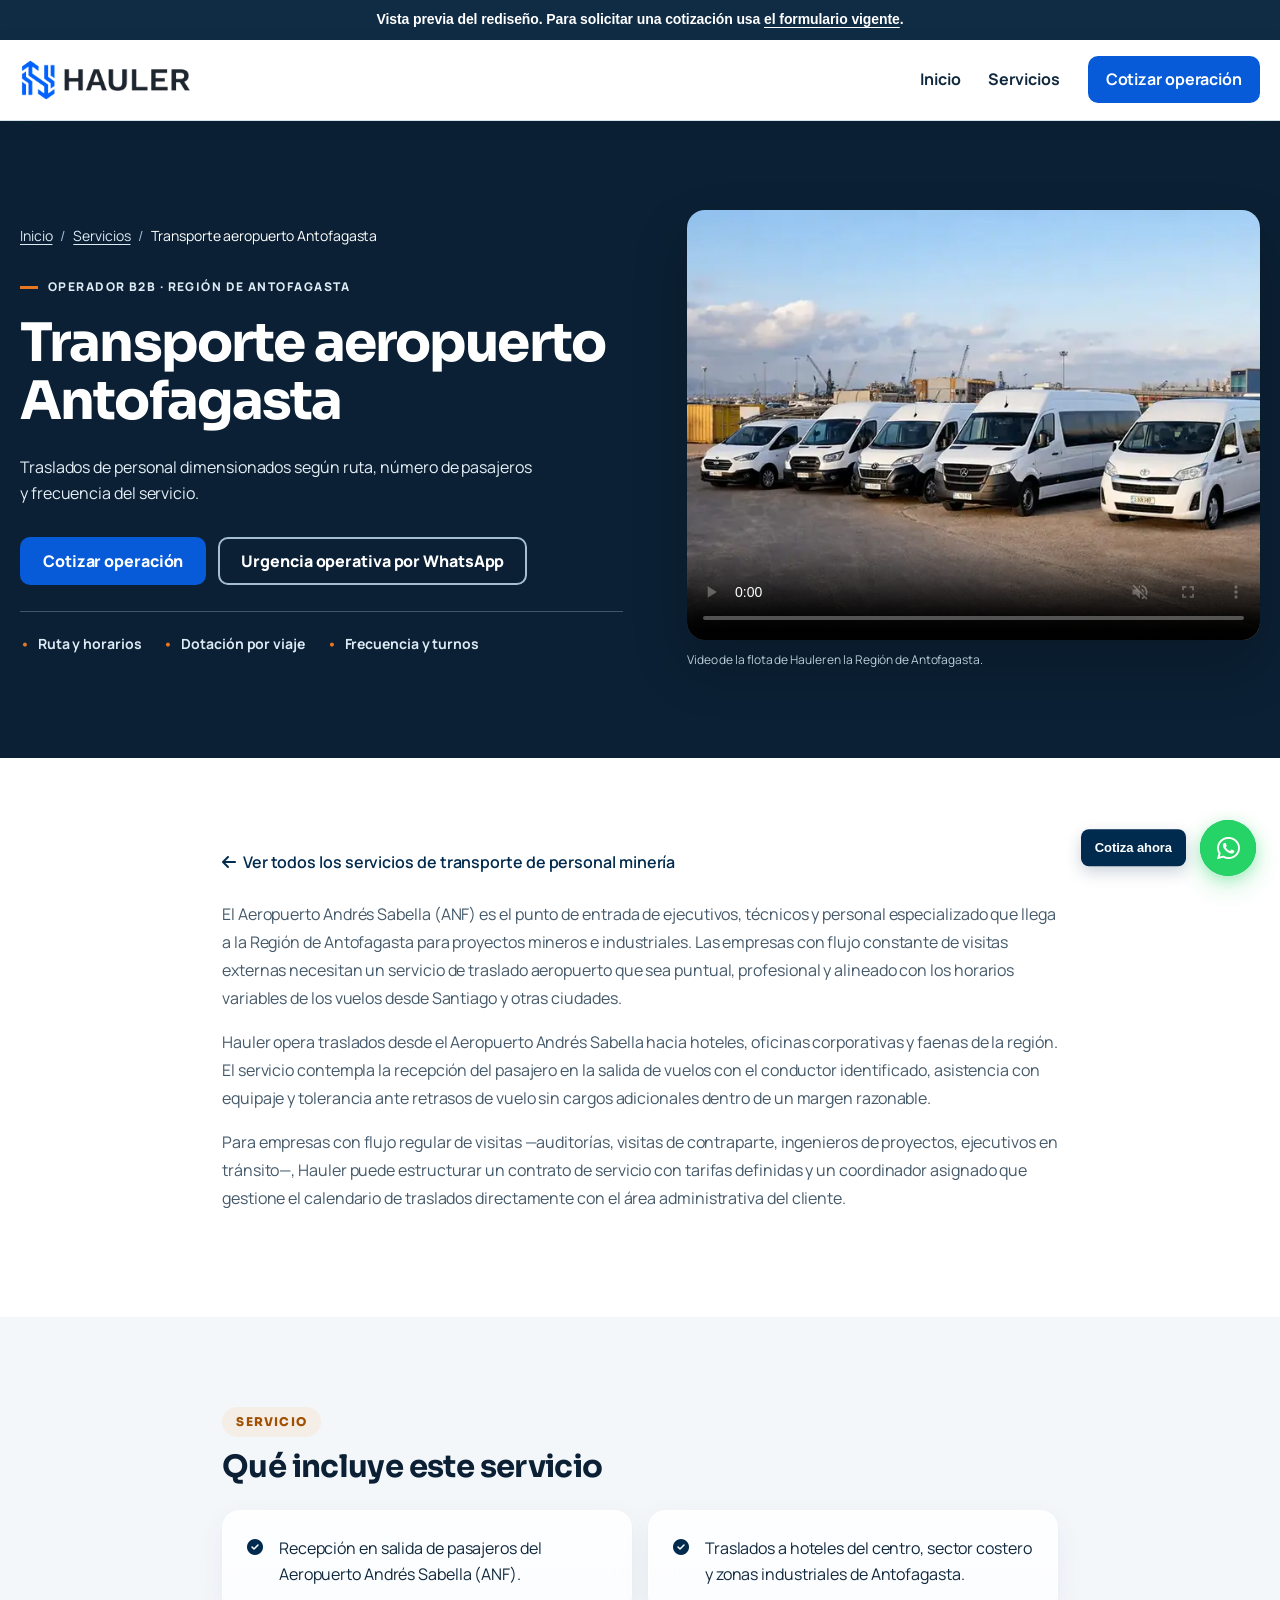
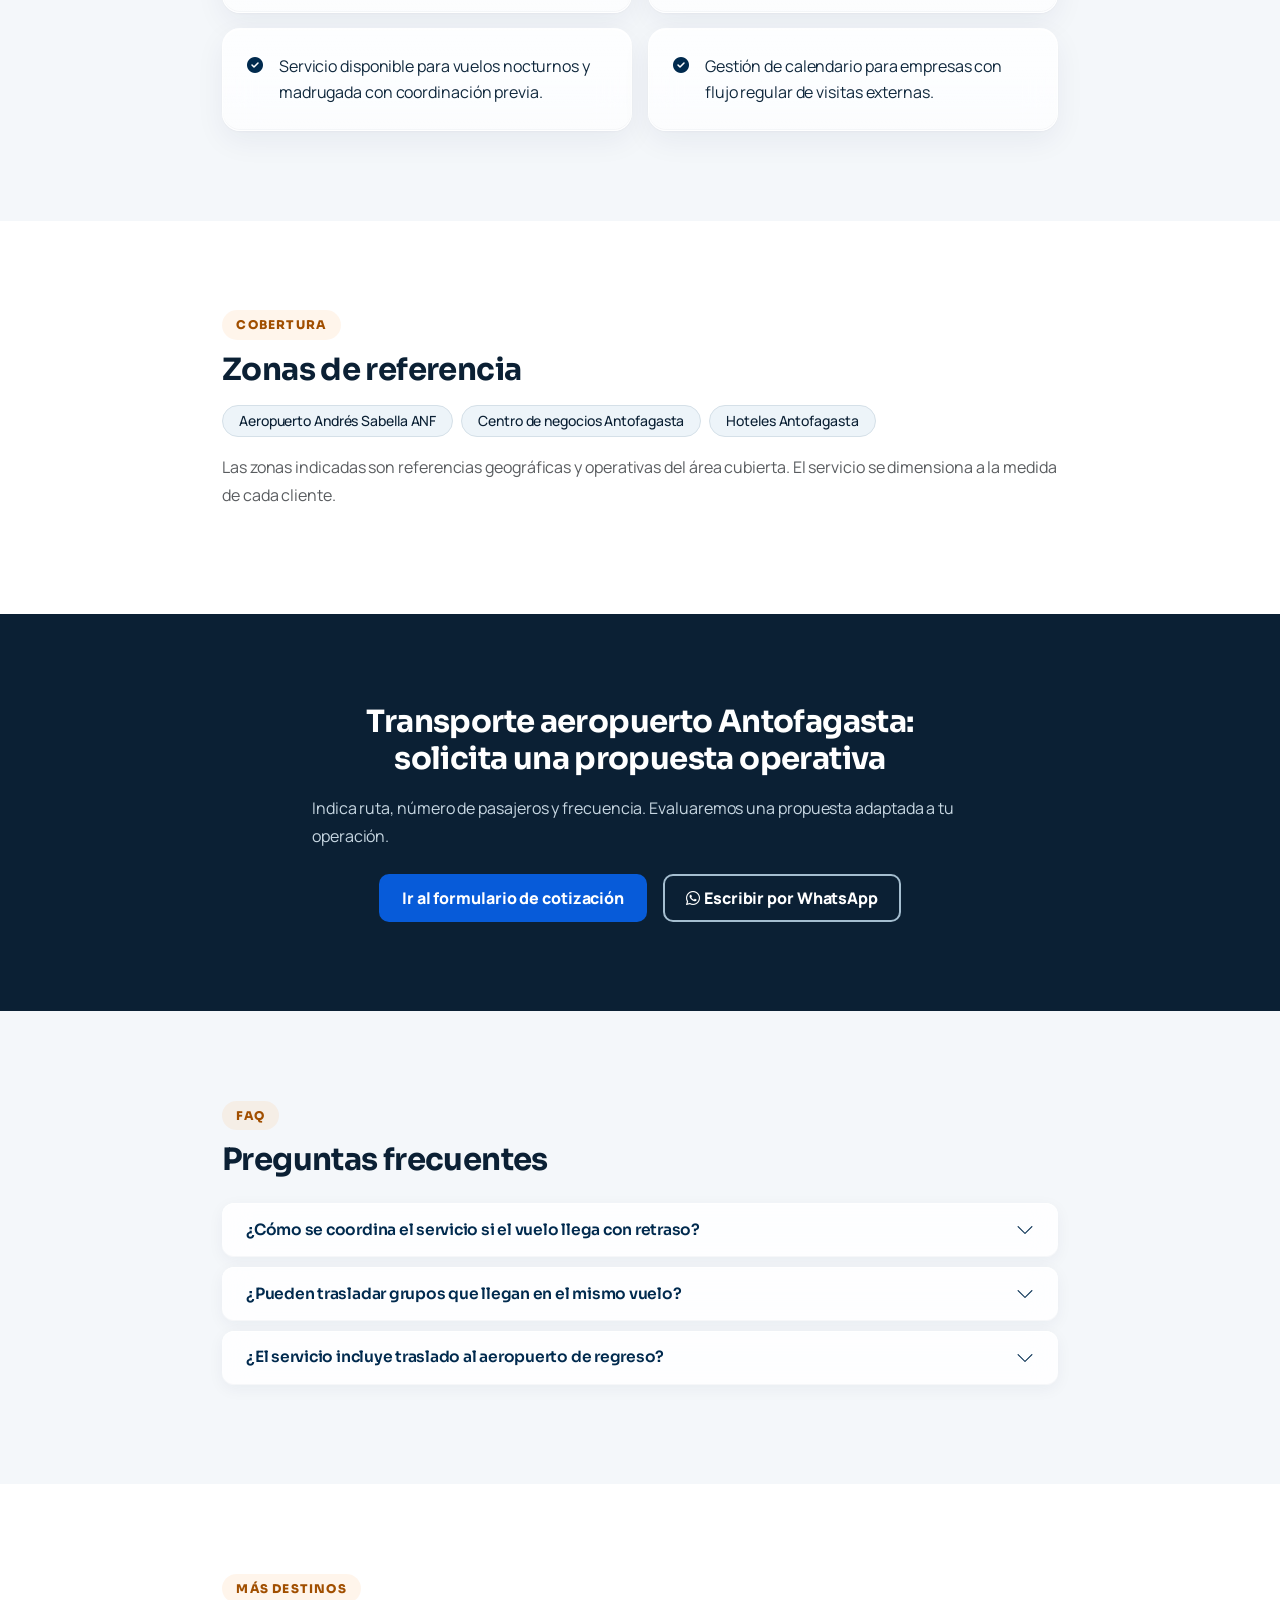
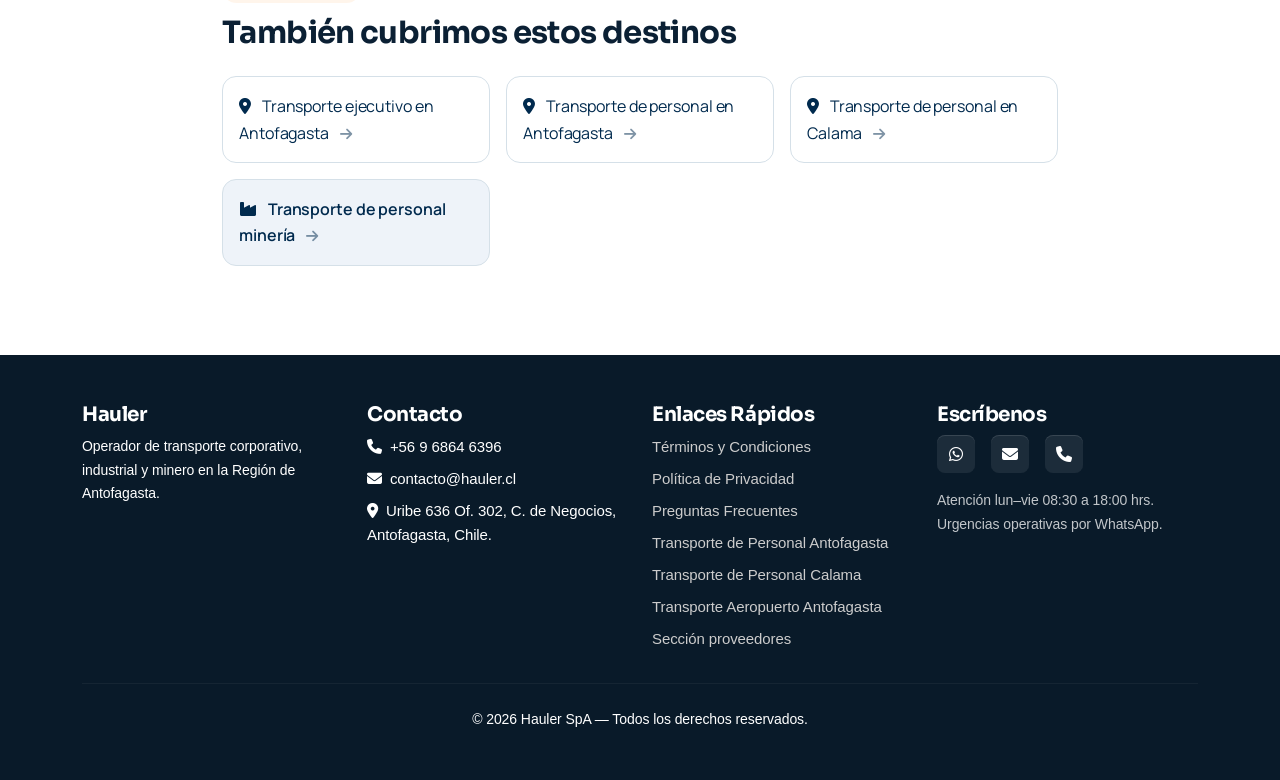
==== commit ef98eeda: "Simplify service page navigation" ====
--- a/transporte-aeropuerto-antofagasta.html
+++ b/transporte-aeropuerto-antofagasta.html
@@ -197,7 +197,6 @@
       <a href="https://hauler.cl/">Inicio</a>
       <a href="transporte-de-personal-mineria.html">Servicios</a>
       <a class="service-nav__cta" href="https://hauler.cl/#cotizar">Cotizar operación</a>
-      <a href="https://hauler.cl/seccionproveedores">Proveedores</a>
     </div>
     <details class="service-nav__mobile">
       <summary>Menú</summary>
@@ -205,7 +204,6 @@
         <a href="https://hauler.cl/">Inicio</a>
         <a href="transporte-de-personal-mineria.html">Servicios</a>
         <a href="https://hauler.cl/#cotizar">Cotizar operación</a>
-        <a href="https://hauler.cl/seccionproveedores">Proveedores</a>
       </div>
     </details>
   </div>
